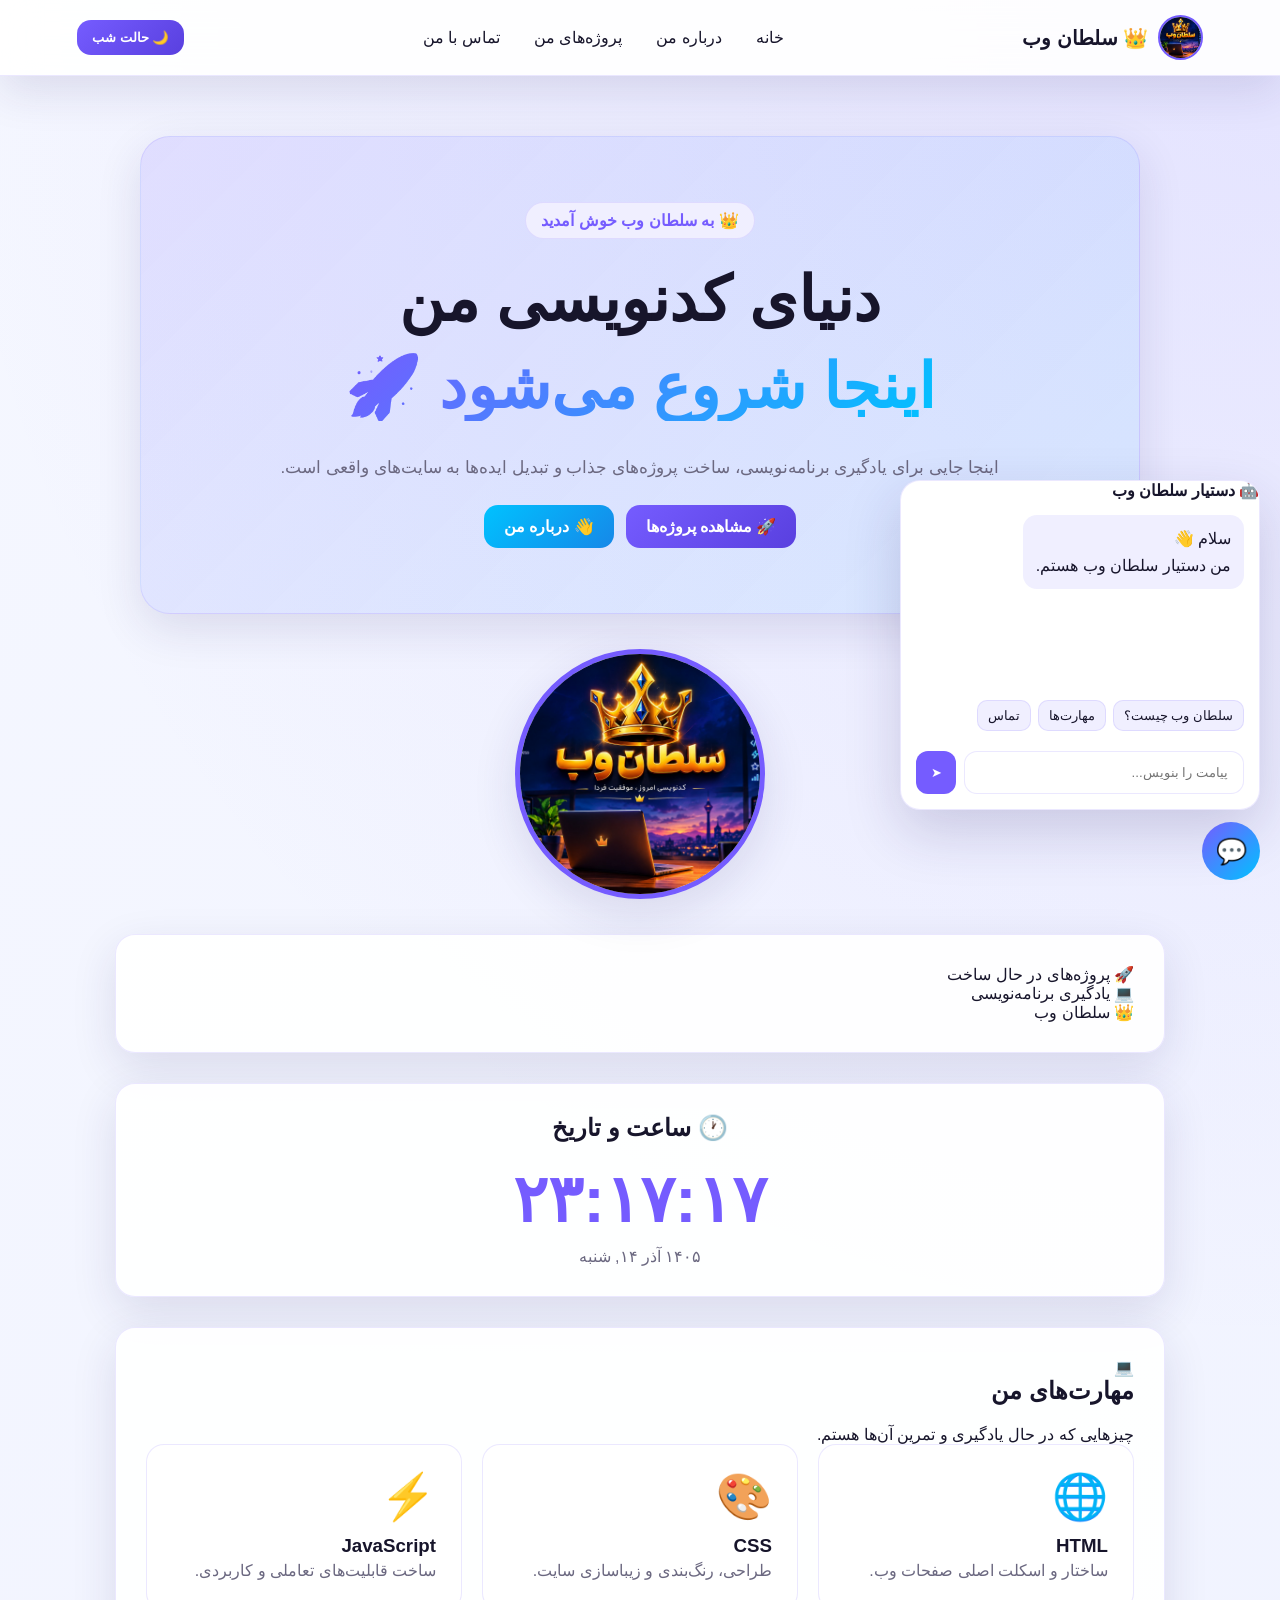
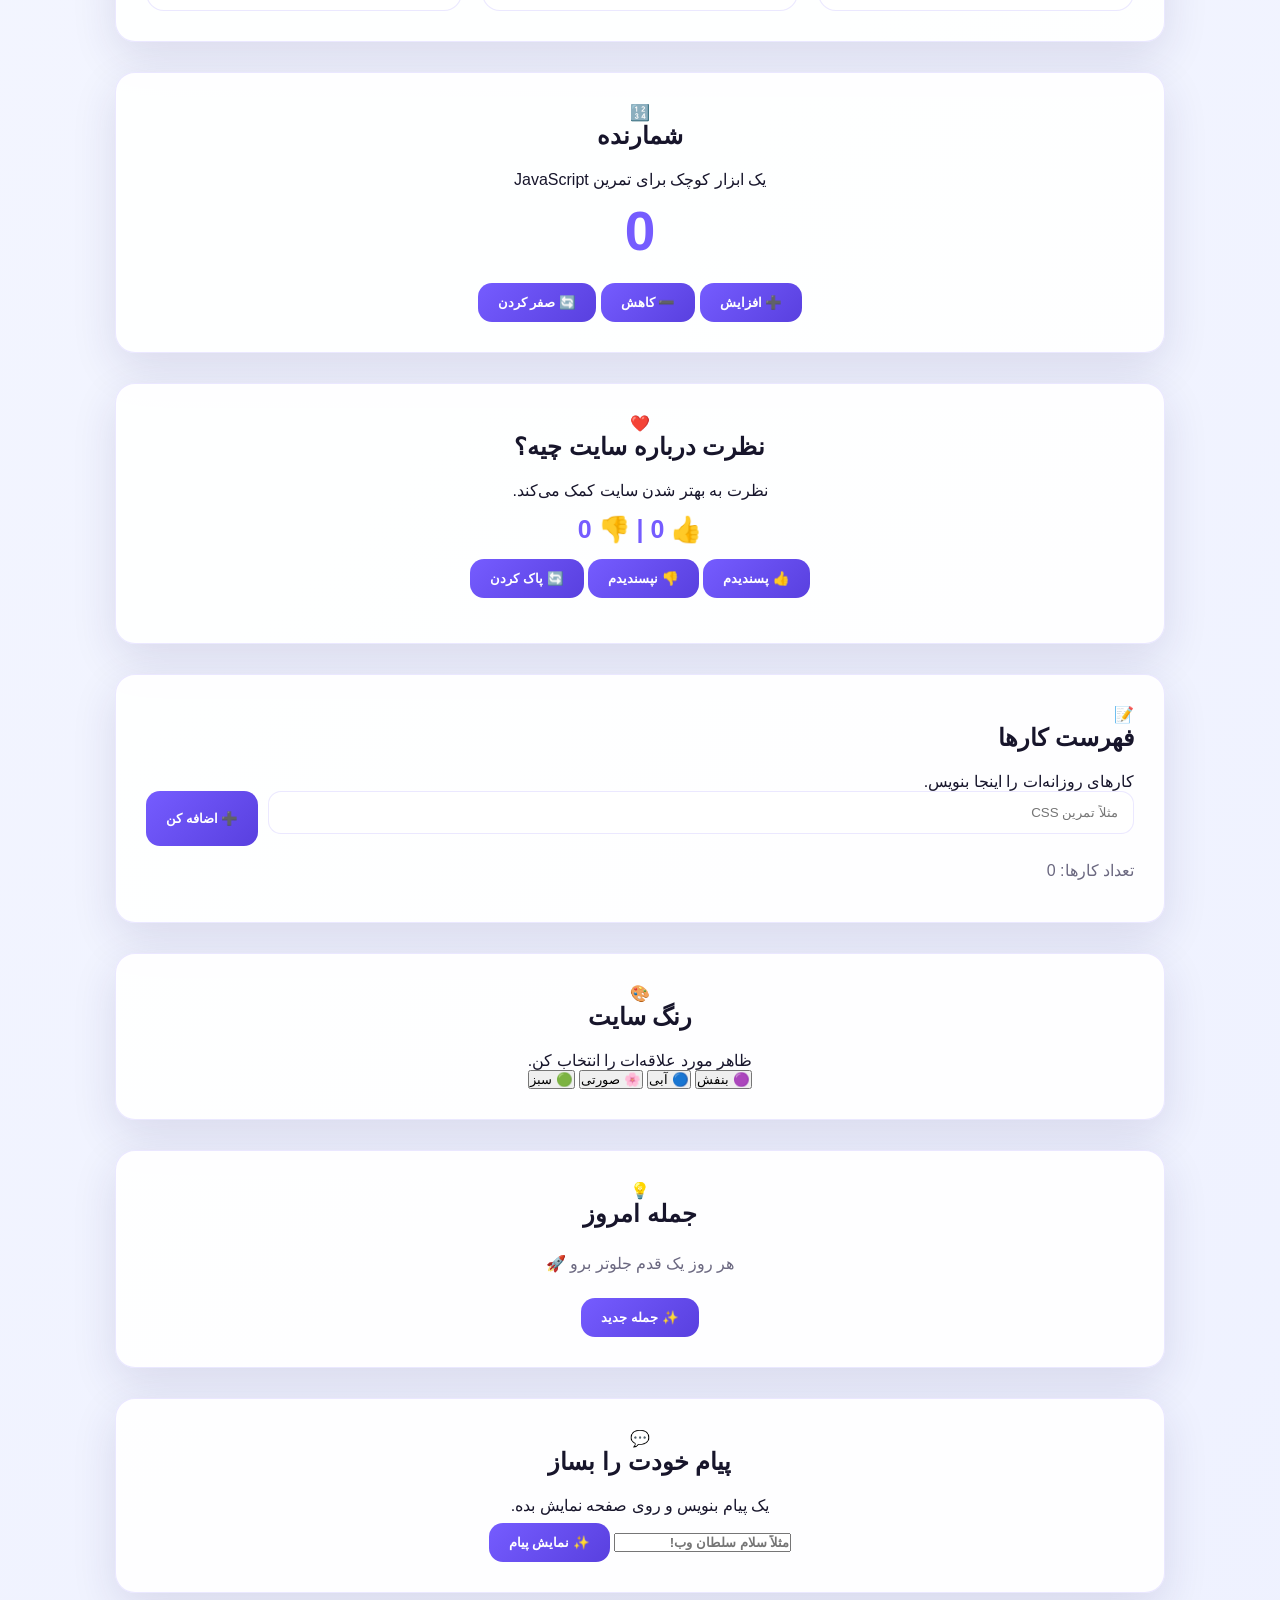
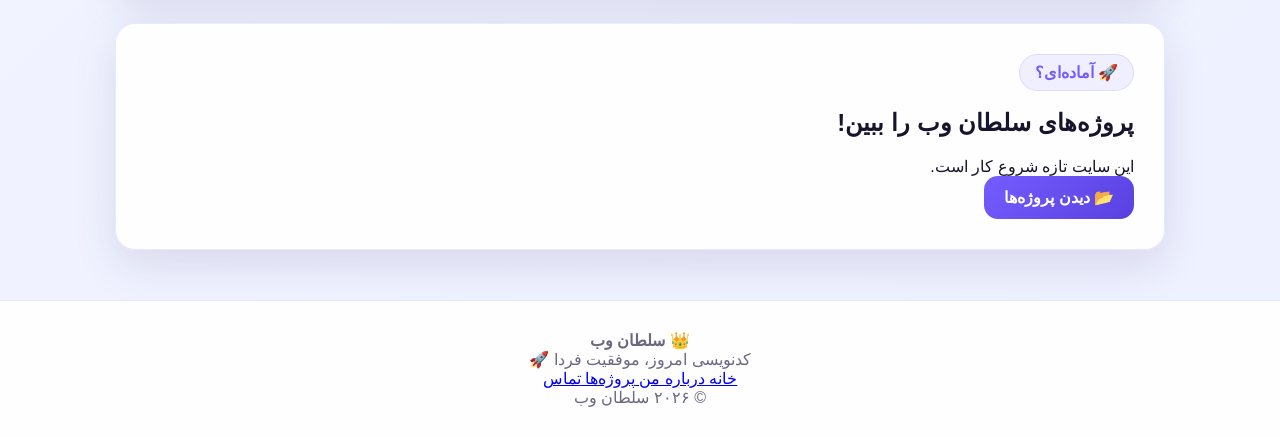
==== index.html @ e8c37ed2 "Update index.html" ====
<!DOCTYPE html>
<html lang="fa" dir="rtl">

<head>
  <meta charset="UTF-8">
  <meta name="viewport" content="width=device-width, initial-scale=1.0">

  <title>سلطان وب | صفحه اصلی</title>

  <link rel="stylesheet" href="style.css">
</head>

<body>

  <!-- ================= HEADER ================= -->

  <header class="site-header">

    <a class="logo" href="index.html">
      <img src="sultan-web.jpg" alt="سلطان وب">
      <span>👑 سلطان وب</span>
    </a>

    <nav class="nav-menu">

      <a class="active" href="index.html">خانه</a>

      <a href="about.html">
        درباره من
      </a>

      <a href="projects.html">
        پروژه‌های من
      </a>

      <a href="contact.html">
        تماس با من
      </a>

    </nav>

    <button id="themeButton" class="theme-button" type="button">
      🌙 حالت شب
    </button>

  </header>


  <!-- ================= MAIN ================= -->

  <main>

    <!-- HERO -->

    <section class="hero">

      <span class="hero-badge">
        👑 به سلطان وب خوش آمدید
      </span>

      <h1>
        دنیای کدنویسی من
        <br>
        <span>اینجا شروع می‌شود 🚀</span>
      </h1>

      <p>
        اینجا جایی برای یادگیری برنامه‌نویسی،
        ساخت پروژه‌های جذاب و تبدیل ایده‌ها
        به سایت‌های واقعی است.
      </p>

      <div class="hero-buttons">

        <a href="projects.html" class="btn">
          🚀 مشاهده پروژه‌ها
        </a>

        <a href="about.html" class="btn secondary-btn">
          👋 درباره من
        </a>

      </div>

    </section>


    <!-- MAIN IMAGE -->

    <section class="main-logo">

      <img
        src="sultan-web.jpg"
        alt="تصویر سلطان وب"
      >

    </section>


    <!-- QUICK INFO -->

    <section class="container">

      <div class="quick-info">

        <div class="info-box">
          <strong>🚀</strong>
          <span>پروژه‌های در حال ساخت</span>
        </div>

        <div class="info-box">
          <strong>💻</strong>
          <span>یادگیری برنامه‌نویسی</span>
        </div>

        <div class="info-box">
          <strong>👑</strong>
          <span>سلطان وب</span>
        </div>

      </div>

    </section>


    <!-- CLOCK -->

    <section class="container center">

      <h2>🕐 ساعت و تاریخ</h2>

      <div id="clock" class="clock">
        00:00:00
      </div>

      <div id="date" class="date"></div>

    </section>


    <!-- SKILLS -->

    <section class="container">

      <div class="section-title">

        <span>💻</span>

        <div>
          <h2>مهارت‌های من</h2>

          <p>
            چیزهایی که در حال یادگیری و تمرین آن‌ها هستم.
          </p>
        </div>

      </div>


      <div class="cards">


        <!-- HTML -->

        <article class="card skill-card">

          <div class="emoji">
            🌐
          </div>

          <h3>
            HTML
          </h3>

          <p>
            ساختار و اسکلت اصلی صفحات وب.
          </p>

          <div class="skill-bar">
            <span style="width: 80%;"></span>
          </div>

        </article>


        <!-- CSS -->

        <article class="card skill-card">

          <div class="emoji">
            🎨
          </div>

          <h3>
            CSS
          </h3>

          <p>
            طراحی، رنگ‌بندی و زیباسازی سایت.
          </p>

          <div class="skill-bar">
            <span style="width: 70%;"></span>
          </div>

        </article>


        <!-- JAVASCRIPT -->

        <article class="card skill-card">

          <div class="emoji">
            ⚡
          </div>

          <h3>
            JavaScript
          </h3>

          <p>
            ساخت قابلیت‌های تعاملی و کاربردی.
          </p>

          <div class="skill-bar">
            <span style="width: 55%;"></span>
          </div>

        </article>

      </div>

    </section>


    <!-- COUNTER -->

    <section class="container center">

      <div class="section-title center-title">
        <span>🔢</span>

        <div>
          <h2>شمارنده</h2>

          <p>
            یک ابزار کوچک برای تمرین JavaScript
          </p>
        </div>
      </div>

      <div id="counter" class="counter">
        0
      </div>

      <div class="action-buttons">

        <button
          id="increase"
          class="btn"
          type="button">
          ➕ افزایش
        </button>

        <button
          id="decrease"
          class="btn"
          type="button">
          ➖ کاهش
        </button>

        <button
          id="reset"
          class="btn"
          type="button">
          🔄 صفر کردن
        </button>

      </div>

    </section>


    <!-- VOTES -->

    <section class="container center">

      <div class="section-title center-title">

        <span>❤️</span>

        <div>
          <h2>نظرت درباره سایت چیه؟</h2>

          <p>
            نظرت به بهتر شدن سایت کمک می‌کند.
          </p>
        </div>

      </div>

      <div id="votes" class="votes">
        👍 0 | 👎 0
      </div>

      <div class="action-buttons">

        <button
          id="like"
          class="btn"
          type="button">
          👍 پسندیدم
        </button>

        <button
          id="dislike"
          class="btn"
          type="button">
          👎 نپسندیدم
        </button>

        <button
          id="resetVotes"
          class="btn"
          type="button">
          🔄 پاک کردن
        </button>

      </div>

      <p id="voteMessage" class="message"></p>

    </section>


    <!-- TODO -->

    <section class="container">

      <div class="section-title">

        <span>📝</span>

        <div>
          <h2>فهرست کارها</h2>

          <p>
            کارهای روزانه‌ات را اینجا بنویس.
          </p>
        </div>

      </div>

      <form id="todoForm" class="todo-form">

        <input
          id="todoInput"
          type="text"
          placeholder="مثلاً تمرین CSS"
          autocomplete="off"
        >

        <button
          class="btn"
          type="submit">
          ➕ اضافه کن
        </button>

      </form>

      <ul id="todoList" class="todo-list"></ul>

      <p id="todoInfo" class="todo-info"></p>

    </section>


    <!-- COLORS -->

    <section class="container center">

      <div class="section-title center-title">

        <span>🎨</span>

        <div>
          <h2>رنگ سایت</h2>

          <p>
            ظاهر مورد علاقه‌ات را انتخاب کن.
          </p>
        </div>

      </div>

      <div class="color-buttons">

        <button
          class="color-button"
          data-color="default"
          type="button">
          🟣 بنفش
        </button>

        <button
          class="color-button"
          data-color="blue"
          type="button">
          🔵 آبی
        </button>

        <button
          class="color-button"
          data-color="pink"
          type="button">
          🌸 صورتی
        </button>

        <button
          class="color-button"
          data-color="green"
          type="button">
          🟢 سبز
        </button>

      </div>

    </section>


    <!-- QUOTE -->

    <section class="container quote-box center">

      <div class="section-title center-title">

        <span>💡</span>

        <div>
          <h2>جمله امروز</h2>
        </div>

      </div>

      <p id="quote">
        هر روز یک قدم جلوتر برو 🚀
      </p>

      <button
        id="newQuote"
        class="btn"
        type="button">
        ✨ جمله جدید
      </button>

    </section>


    <!-- CUSTOM MESSAGE -->

    <section class="container center">

      <div class="section-title center-title">

        <span>💬</span>

        <div>
          <h2>پیام خودت را بساز</h2>

          <p>
            یک پیام بنویس و روی صفحه نمایش بده.
          </p>
        </div>

      </div>

      <input
        id="message"
        class="text-input"
        type="text"
        placeholder="مثلاً سلام سلطان وب!"
      >

      <button
        id="showMessage"
        class="btn"
        type="button">
        ✨ نمایش پیام
      </button>

      <p
        id="customMessage"
        class="custom-message">
      </p>

    </section>


    <!-- CALL TO ACTION -->

    <section class="container cta">

      <div>

        <span class="hero-badge">
          🚀 آماده‌ای؟
        </span>

        <h2>
          پروژه‌های سلطان وب را ببین!
        </h2>

        <p>
          این سایت تازه شروع کار است.
        </p>

      </div>

      <a
        href="projects.html"
        class="btn">
        📂 دیدن پروژه‌ها
      </a>

    </section>

  </main>


  <!-- ================= TOP BUTTON ================= -->

  <button
    id="topButton"
    class="top-button"
    type="button">
    ⬆️
  </button>


  <!-- ================= CHATBOT ================= -->

  <div id="chatbot">

    <button
      id="chat-toggle"
      class="chat-toggle"
      type="button">
      💬
    </button>


    <div id="chat-window" class="chat-window">

      <div class="chat-header">

        <strong>
          🤖 دستیار سلطان وب
        </strong>

        <button
          id="chat-close"
          type="button">
          ✕
        </button>

      </div>


      <div
        id="chat-messages"
        class="chat-messages">

        <div class="bot-message">
          سلام 👋
          <br>
          من دستیار سلطان وب هستم.
        </div>

      </div>


      <div class="chat-questions">

        <button
          data-question="سلطان وب چیست؟"
          type="button">
          سلطان وب چیست؟
        </button>

        <button
          data-question="چه مهارت‌هایی دارم؟"
          type="button">
          مهارت‌ها
        </button>

        <button
          data-question="چطور با من تماس بگیرم؟"
          type="button">
          تماس
        </button>

      </div>


      <form id="chat-form" class="chat-form">

        <input
          id="chat-input"
          type="text"
          placeholder="پیامت را بنویس..."
          autocomplete="off"
        >

        <button type="submit">
          ➤
        </button>

      </form>

    </div>

  </div>


  <!-- ================= FOOTER ================= -->

  <footer class="site-footer">

    <div>

      <strong>
        👑 سلطان وب
      </strong>

      <p>
        کدنویسی امروز، موفقیت فردا 🚀
      </p>

    </div>


    <div class="footer-links">

      <a href="index.html">
        خانه
      </a>

      <a href="about.html">
        درباره من
      </a>

      <a href="projects.html">
        پروژه‌ها
      </a>

      <a href="contact.html">
        تماس
      </a>

    </div>


    <p class="copyright">
      © ۲۰۲۶ سلطان وب
    </p>

  </footer>


  <!-- JAVASCRIPT -->

  <script src="script.js"></script>

</body>

</html>
---- style.css ----
:root {
  --primary: #755cff;
  --primary-dark: #5940df;
  --secondary: #00c2ff;
  --accent: #a78bfa;

  --bg: #f5f7ff;
  --surface: rgba(255,255,255,.92);
  --surface-solid: #ffffff;
  --surface-soft: #f0efff;

  --text: #17152b;
  --muted: #6b6880;
  --border: rgba(117,92,255,.14);

  --shadow: 0 15px 45px rgba(45,35,100,.12);
  --shadow-hover: 0 22px 55px rgba(45,35,100,.18);

  --radius: 20px;
}


/* 🌙 حالت شب */

body.dark {
  --bg: #0d0d18;
  --surface: rgba(28,28,48,.94);
  --surface-solid: #1c1c30;
  --surface-soft: #252540;

  --text: #f5f3ff;
  --muted: #c0bdd2;
  --border: rgba(167,139,250,.20);

  --shadow: 0 15px 45px rgba(0,0,0,.35);
  --shadow-hover: 0 22px 55px rgba(0,0,0,.50);
}


* {
  box-sizing: border-box;
  margin: 0;
  padding: 0;
}


html {
  scroll-behavior: smooth;
}


body {
  min-height: 100vh;

  font-family: Tahoma, Arial, sans-serif;

  color: var(--text);

  background:
    radial-gradient(
      circle at top right,
      rgba(117,92,255,.12),
      transparent 35%
    ),
    linear-gradient(
      135deg,
      #f5f7ff,
      #eef1ff
    );

  transition:
    background .35s ease,
    color .35s ease;
}


body.dark {
  background:
    radial-gradient(
      circle at top right,
      rgba(117,92,255,.20),
      transparent 35%
    ),
    linear-gradient(
      135deg,
      #0d0d18,
      #15152a
    );
}


/* HEADER */

header {
  width: 100%;

  position: sticky;
  top: 0;
  z-index: 1000;

  display: flex;
  align-items: center;
  justify-content: space-between;

  gap: 20px;

  padding: 15px 6%;

  background: var(--surface);

  backdrop-filter: blur(18px);

  border-bottom: 1px solid var(--border);

  box-shadow: var(--shadow);
}


.logo {
  display: flex;
  align-items: center;

  gap: 10px;

  color: var(--text);

  text-decoration: none;

  font-size: 20px;
  font-weight: bold;
}


.logo img {
  width: 45px;
  height: 45px;

  object-fit: cover;

  border-radius: 50%;

  border: 2px solid var(--primary);
}


nav {
  display: flex;

  align-items: center;
  justify-content: center;

  gap: 8px;

  flex-wrap: wrap;
}


nav a {
  color: var(--text);

  text-decoration: none;

  padding: 9px 13px;

  border-radius: 12px;

  transition: .25s;
}


nav a:hover {
  color: white;

  background:
    linear-gradient(
      135deg,
      var(--primary),
      var(--secondary)
    );
}


/* 🌙 دکمه حالت شب */

#themeButton {
  border: none;

  padding: 10px 15px;

  border-radius: 14px;

  color: white;

  background:
    linear-gradient(
      135deg,
      var(--primary),
      var(--primary-dark)
    );

  font-family: inherit;

  font-weight: bold;

  cursor: pointer;
}


/* HERO */

.hero {
  width: min(1000px,90%);

  margin: 60px auto 30px;

  padding: 65px 30px;

  text-align: center;

  border-radius: 30px;

  background:
    linear-gradient(
      135deg,
      rgba(117,92,255,.14),
      rgba(0,194,255,.08)
    );

  border: 1px solid var(--border);

  box-shadow: var(--shadow);
}


.hero-badge {
  display: inline-block;

  padding: 8px 15px;

  margin-bottom: 18px;

  color: var(--primary);

  background: var(--surface-soft);

  border: 1px solid var(--border);

  border-radius: 999px;

  font-weight: bold;
}


.hero h1 {
  font-size: clamp(32px,6vw,62px);

  line-height: 1.4;

  margin-bottom: 20px;
}


.hero h1 span {
  background:
    linear-gradient(
      135deg,
      var(--primary),
      var(--secondary)
    );

  -webkit-background-clip: text;
  background-clip: text;

  color: transparent;
}


.hero p {
  max-width: 720px;

  margin: auto;

  color: var(--muted);

  line-height: 2;

  font-size: 17px;
}


/* BUTTONS */

.hero-buttons {
  display: flex;

  justify-content: center;

  align-items: center;

  gap: 12px;

  flex-wrap: wrap;

  margin-top: 20px;
}


.btn {
  display: inline-flex;

  align-items: center;
  justify-content: center;

  border: none;

  padding: 12px 20px;

  border-radius: 14px;

  color: white;

  background:
    linear-gradient(
      135deg,
      var(--primary),
      var(--primary-dark)
    );

  font-family: inherit;

  font-weight: bold;

  text-decoration: none;

  cursor: pointer;

  transition: .25s;
}


.btn:hover {
  transform: translateY(-3px);
}


.secondary-btn {
  background:
    linear-gradient(
      135deg,
      var(--secondary),
      #1688e8
    );
}


/* LOGO */

.main-logo {
  display: flex;

  justify-content: center;

  margin: 35px auto;
}


.main-logo img {
  width: min(250px,70vw);

  height: min(250px,70vw);

  object-fit: cover;

  border-radius: 50%;

  border: 5px solid var(--primary);

  box-shadow: var(--shadow);
}


/* CONTAINER */

.container {
  width: min(1050px,90%);

  margin: 30px auto;

  padding: 30px;

  background: var(--surface);

  border: 1px solid var(--border);

  border-radius: var(--radius);

  box-shadow: var(--shadow);
}


.center {
  text-align: center;
}


.container h2 {
  margin-bottom: 20px;
}


/* CARDS */

.cards {
  display: grid;

  grid-template-columns:
    repeat(3,1fr);

  gap: 20px;
}


.card {
  padding: 25px;

  background: var(--surface-solid);

  border: 1px solid var(--border);

  border-radius: 18px;

  transition: .25s;
}


.card:hover {
  transform: translateY(-7px);

  box-shadow: var(--shadow-hover);
}


.card .emoji {
  font-size: 45px;

  margin-bottom: 12px;
}


.card p {
  color: var(--muted);

  line-height: 1.8;
}


/* CLOCK */

#clock {
  margin: 10px 0;

  font-size: clamp(35px,8vw,65px);

  font-weight: bold;

  color: var(--primary);
}


#date {
  color: var(--muted);
}


/* COUNTER */

#counter {
  margin: 10px 0 20px;

  font-size: 55px;

  font-weight: bold;

  color: var(--primary);
}


/* VOTES */

#votes {
  margin: 15px 0;

  font-size: 25px;

  font-weight: bold;

  color: var(--primary);
}


#voteMessage {
  margin-top: 15px;

  color: var(--muted);
}


/* TODO */

#todoForm {
  display: flex;

  gap: 10px;

  margin-bottom: 15px;
}


#todoInput {
  flex: 1;

  padding: 13px 15px;

  border: 1px solid var(--border);

  border-radius: 13px;

  outline: none;

  color: var(--text);

  background: var(--surface-solid);

  font-family: inherit;
}


#todoInfo {
  margin-bottom: 12px;

  color: var(--muted);
}


#todoList {
  list-style: none;

  display: flex;

  flex-direction: column;

  gap: 10px;
}


#todoList li {
  display: flex;

  align-items: center;

  justify-content: space-between;

  padding: 12px 15px;

  background: var(--surface-soft);

  border-radius: 12px;

  border: 1px solid var(--border);
}


#todoList button {
  border: none;

  background: transparent;

  cursor: pointer;
}


/* QUOTE */

#quote {
  margin-bottom: 18px;

  color: var(--muted);

  line-height: 2;
}


/* MESSAGE */

#message {
  margin-top: 18px;

  color: var(--primary);

  font-weight: bold;
}


/* FORMS */

form input,
form textarea,
form select {
  width: 100%;

  padding: 13px 15px;

  margin-bottom: 12px;

  border: 1px solid var(--border);

  border-radius: 13px;

  outline: none;

  color: var(--text);

  background: var(--surface-solid);

  font-family: inherit;
}


#formResult {
  margin-top: 15px;

  color: var(--primary);

  font-weight: bold;
}


/* TOP BUTTON */

#topButton {
  position: fixed;

  left: 20px;
  bottom: 20px;

  width: 48px;
  height: 48px;

  border: none;

  border-radius: 50%;

  color: white;

  background:
    linear-gradient(
      135deg,
      var(--primary),
      var(--primary-dark)
    );

  cursor: pointer;

  opacity: 0;

  visibility: hidden;

  z-index: 900;
}


#topButton.show {
  opacity: 1;

  visibility: visible;
}


/* CHAT */

#chat-toggle {
  position: fixed;

  right: 20px;
  bottom: 20px;

  width: 58px;
  height: 58px;

  border: none;

  border-radius: 50%;

  color: white;

  background:
    linear-gradient(
      135deg,
      var(--primary),
      var(--secondary)
    );

  font-size: 25px;

  cursor: pointer;

  z-index: 1001;
}


#chat-window {
  position: fixed;

  right: 20px;
  bottom: 90px;

  width: min(360px,calc(100vw - 40px));

  overflow: hidden;

  background: var(--surface-solid);

  border: 1px solid var(--border);

  border-radius: 20px;

  box-shadow: var(--shadow-hover);

  z-index: 1000;
}


#chat-window[hidden] {
  display: none;
}


#chat-header {
  display: flex;

  align-items: center;

  justify-content: space-between;

  padding: 15px;

  color: white;

  background:
    linear-gradient(
      135deg,
      var(--primary),
      var(--secondary)
    );
}


#chat-close {
  border: none;

  background: transparent;

  color: white;

  cursor: pointer;
}


#chat-messages {
  min-height: 200px;

  max-height: 300px;

  overflow-y: auto;

  padding: 15px;

  display: flex;

  flex-direction: column;

  gap: 10px;
}


.bot-message,
.user-message {
  max-width: 85%;

  padding: 10px 13px;

  border-radius: 14px;

  line-height: 1.7;
}


.bot-message {
  align-self: flex-start;

  background: var(--surface-soft);

  color: var(--text);
}


.user-message {
  align-self: flex-end;

  color: white;

  background:
    linear-gradient(
      135deg,
      var(--primary),
      var(--primary-dark)
    );
}


.chat-questions {
  display: flex;

  flex-wrap: wrap;

  gap: 7px;

  padding: 0 15px 10px;
}


.chat-questions button {
  border: 1px solid var(--border);

  padding: 7px 10px;

  border-radius: 10px;

  color: var(--text);

  background: var(--surface-soft);

  font-family: inherit;

  cursor: pointer;
}


#chat-form {
  display: flex;

  gap: 8px;

  padding: 10px 15px 15px;
}


#chat-form input {
  margin: 0;
}


#chat-form button {
  width: 48px;

  border: none;

  border-radius: 12px;

  color: white;

  background: var(--primary);

  cursor: pointer;
}


/* FOOTER */

footer {
  margin-top: 50px;

  padding: 30px 20px;

  text-align: center;

  color: var(--muted);

  border-top: 1px solid var(--border);

  background: var(--surface);
}


/* 📱 MOBILE */

@media (max-width: 850px) {

  header {
    flex-wrap: wrap;

    justify-content: center;
  }

  .logo {
    width: 100%;

    justify-content: center;
  }

  .cards {
    grid-template-columns: 1fr 1fr;
  }
}


@media (max-width: 600px) {

  header {
    position: relative;

    padding: 14px;
  }

  nav {
    width: 100%;
  }

  nav a {
    font-size: 13px;

    padding: 8px 9px;
  }

  #themeButton {
    width: 100%;
  }

  .hero {
    width: 92%;

    margin-top: 30px;

    padding: 40px 18px;
  }

  .container {
    width: 92%;

    padding: 22px 17px;
  }

  .cards {
    grid-template-columns: 1fr;
  }

  #todoForm {
    flex-direction: column;
  }

  #todoForm .btn {
    width: 100%;
  }

  #chat-window {
    right: 10px;

    bottom: 85px;

    width: calc(100vw - 20px);
  }
}
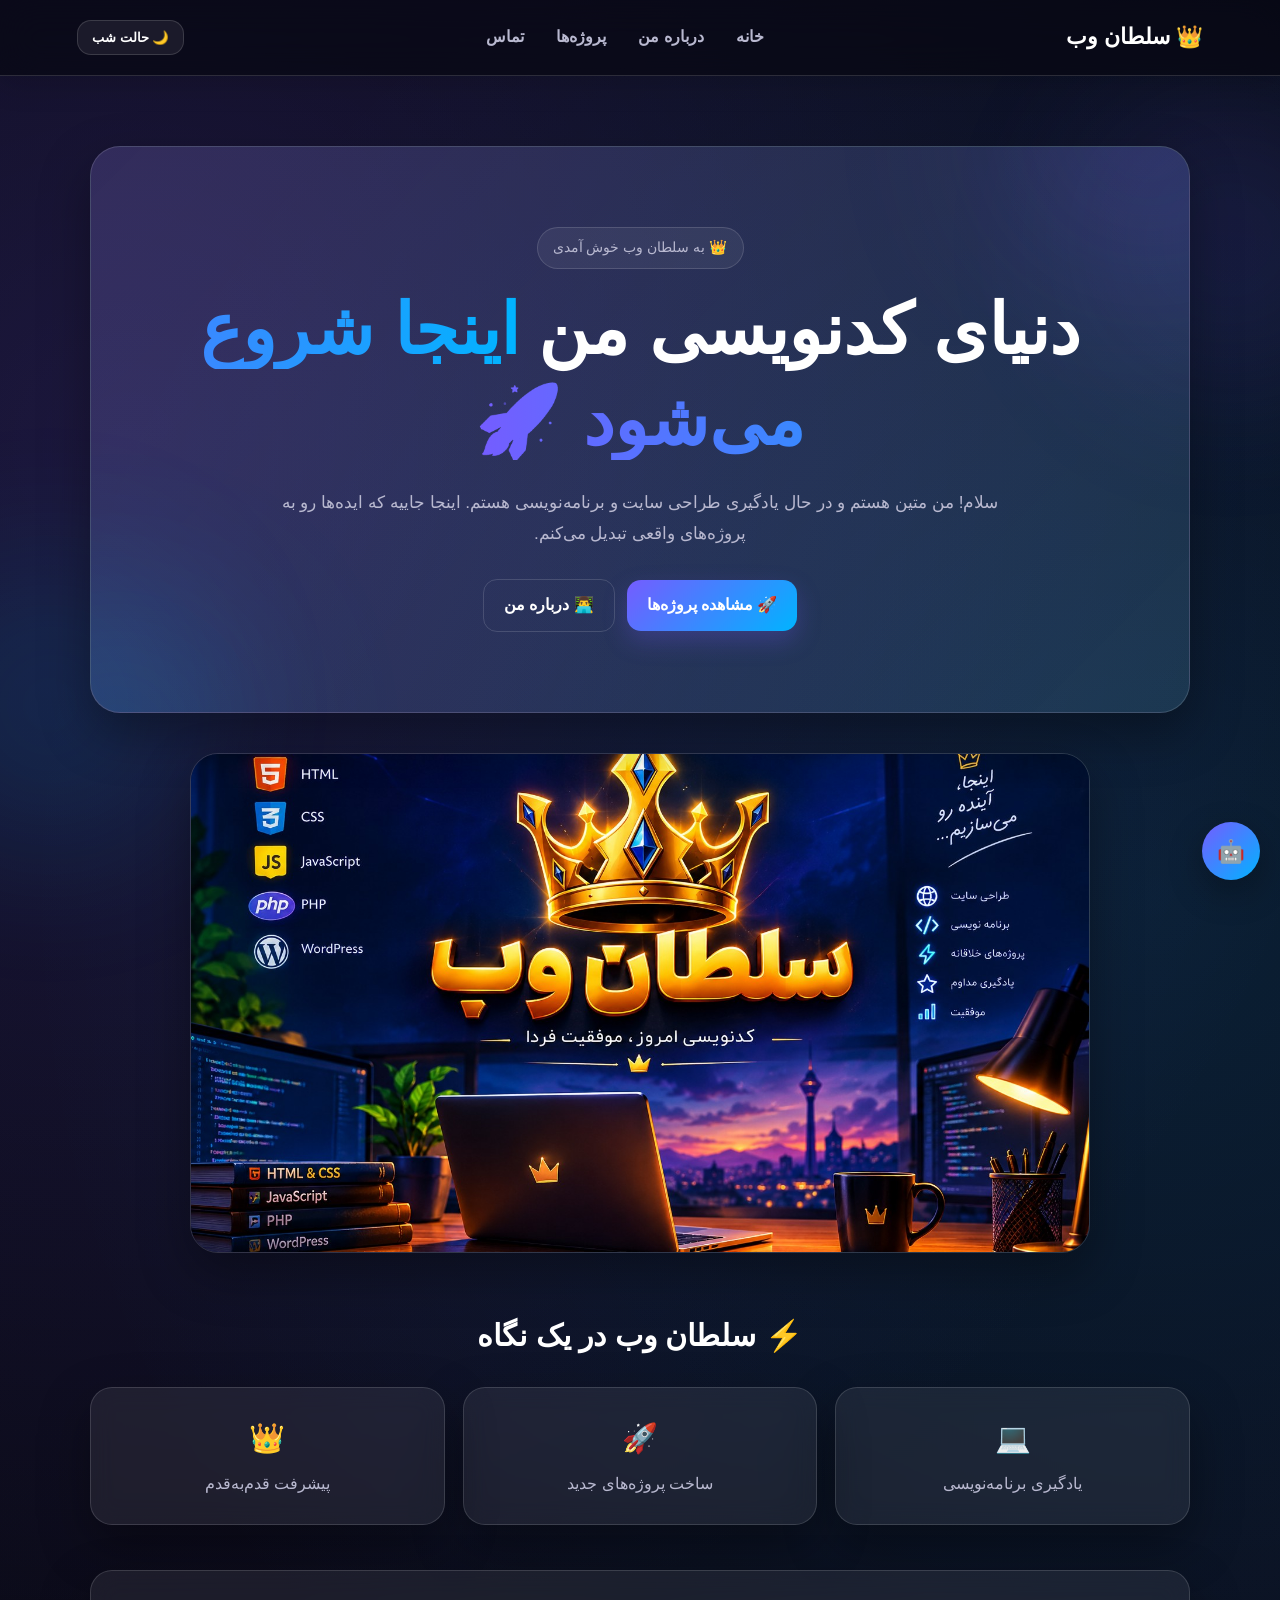
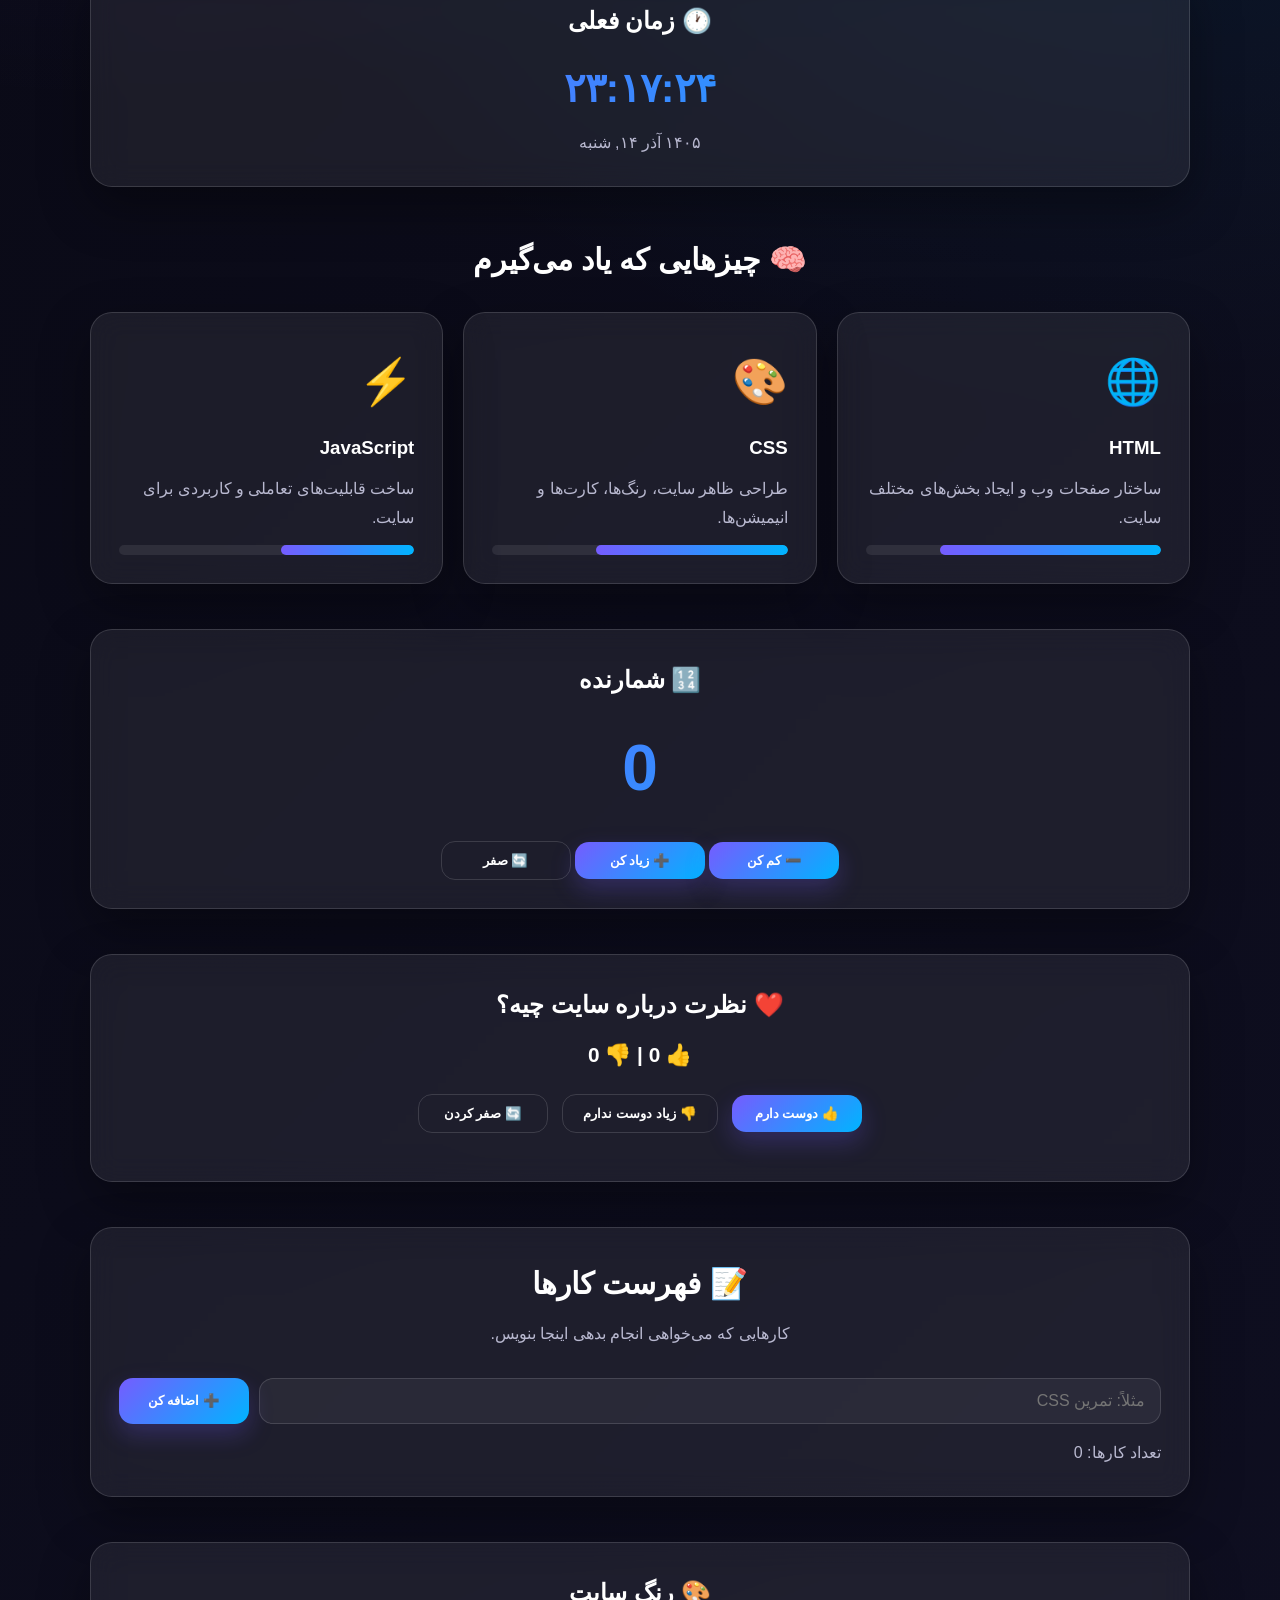
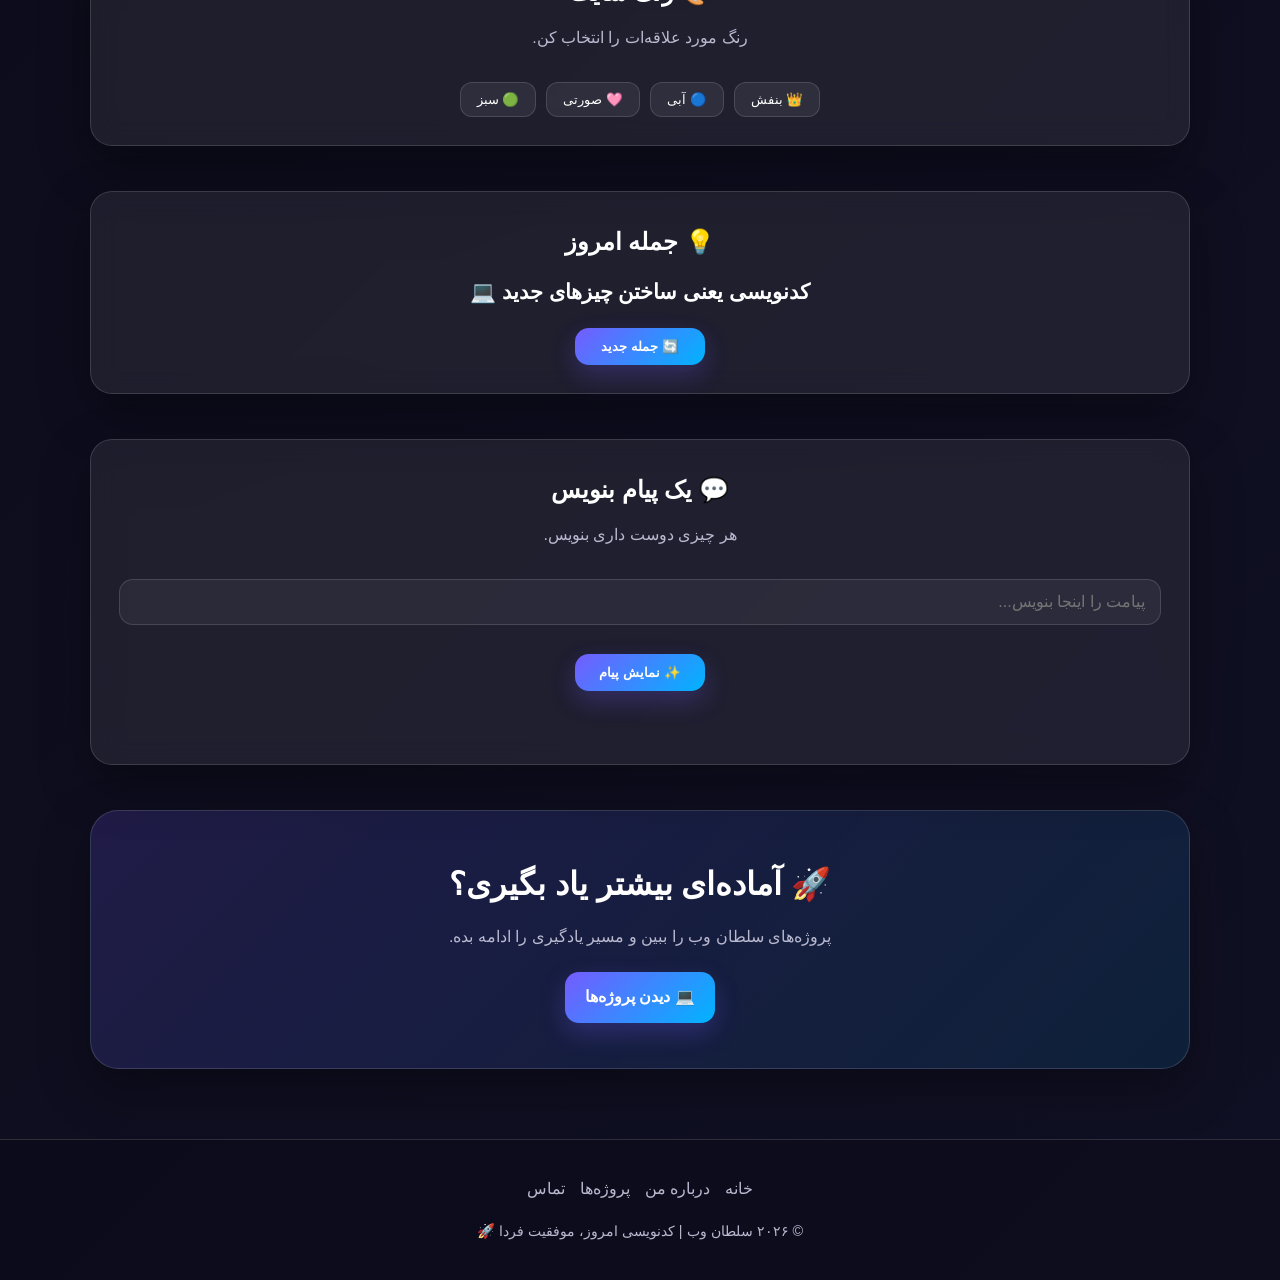
==== commit 277482d4: "Update index.html" ====
--- a/index.html
+++ b/index.html
@@ -7,77 +7,93 @@
 
   <title>سلطان وب | صفحه اصلی</title>
 
+  <meta
+    name="description"
+    content="سلطان وب؛ یک سایت تمرینی برای یادگیری HTML، CSS و JavaScript"
+  >
+
   <link rel="stylesheet" href="style.css">
 </head>
 
 <body>
 
-  <!-- ================= HEADER ================= -->
+  <!-- =========================
+       هدر
+  ========================== -->
 
   <header class="site-header">
 
     <a class="logo" href="index.html">
-      <img src="sultan-web.jpg" alt="سلطان وب">
-      <span>👑 سلطان وب</span>
+      👑 سلطان وب
     </a>
 
     <nav class="nav-menu">
 
-      <a class="active" href="index.html">خانه</a>
+      <a href="index.html">
+        خانه
+      </a>
 
       <a href="about.html">
         درباره من
       </a>
 
       <a href="projects.html">
-        پروژه‌های من
+        پروژه‌ها
       </a>
 
       <a href="contact.html">
-        تماس با من
+        تماس
       </a>
 
     </nav>
 
-    <button id="themeButton" class="theme-button" type="button">
+    <button
+      id="themeButton"
+      class="theme-button"
+      type="button"
+    >
       🌙 حالت شب
     </button>
 
   </header>
 
 
-  <!-- ================= MAIN ================= -->
-
   <main>
 
-    <!-- HERO -->
+    <!-- =========================
+         Hero
+    ========================== -->
 
     <section class="hero">
 
-      <span class="hero-badge">
-        👑 به سلطان وب خوش آمدید
-      </span>
+      <div class="hero-badge">
+        👑 به سلطان وب خوش آمدی
+      </div>
 
       <h1>
         دنیای کدنویسی من
-        <br>
         <span>اینجا شروع می‌شود 🚀</span>
       </h1>
 
       <p>
-        اینجا جایی برای یادگیری برنامه‌نویسی،
-        ساخت پروژه‌های جذاب و تبدیل ایده‌ها
-        به سایت‌های واقعی است.
+        سلام! من متین هستم و در حال یادگیری طراحی سایت و برنامه‌نویسی هستم.
+        اینجا جاییه که ایده‌ها رو به پروژه‌های واقعی تبدیل می‌کنم.
       </p>
 
       <div class="hero-buttons">
 
-        <a href="projects.html" class="btn">
+        <a
+          class="btn"
+          href="projects.html"
+        >
           🚀 مشاهده پروژه‌ها
         </a>
 
-        <a href="about.html" class="btn secondary-btn">
-          👋 درباره من
+        <a
+          class="btn secondary-btn"
+          href="about.html"
+        >
+          👨‍💻 درباره من
         </a>
 
       </div>
@@ -85,84 +101,119 @@
     </section>
 
 
-    <!-- MAIN IMAGE -->
+    <!-- =========================
+         تصویر اصلی
+    ========================== -->
 
     <section class="main-logo">
 
       <img
         src="sultan-web.jpg"
-        alt="تصویر سلطان وب"
+        alt="سلطان وب - کدنویسی امروز، موفقیت فردا"
       >
 
     </section>
 
 
-    <!-- QUICK INFO -->
-
-    <section class="container">
+    <!-- =========================
+         اطلاعات سریع
+    ========================== -->
+
+    <section class="container">
+
+      <h2 class="section-title">
+        ⚡ سلطان وب در یک نگاه
+      </h2>
 
       <div class="quick-info">
 
         <div class="info-box">
-          <strong>🚀</strong>
-          <span>پروژه‌های در حال ساخت</span>
+
+          <strong>
+            💻
+          </strong>
+
+          <span>
+            یادگیری برنامه‌نویسی
+          </span>
+
         </div>
 
         <div class="info-box">
-          <strong>💻</strong>
-          <span>یادگیری برنامه‌نویسی</span>
+
+          <strong>
+            🚀
+          </strong>
+
+          <span>
+            ساخت پروژه‌های جدید
+          </span>
+
         </div>
 
         <div class="info-box">
-          <strong>👑</strong>
-          <span>سلطان وب</span>
-        </div>
-
-      </div>
-
-    </section>
-
-
-    <!-- CLOCK -->
-
-    <section class="container center">
-
-      <h2>🕐 ساعت و تاریخ</h2>
-
-      <div id="clock" class="clock">
-        00:00:00
-      </div>
-
-      <div id="date" class="date"></div>
-
-    </section>
-
-
-    <!-- SKILLS -->
-
-    <section class="container">
-
-      <div class="section-title">
-
-        <span>💻</span>
-
-        <div>
-          <h2>مهارت‌های من</h2>
-
-          <p>
-            چیزهایی که در حال یادگیری و تمرین آن‌ها هستم.
-          </p>
-        </div>
-
-      </div>
-
+
+          <strong>
+            👑
+          </strong>
+
+          <span>
+            پیشرفت قدم‌به‌قدم
+          </span>
+
+        </div>
+
+      </div>
+
+    </section>
+
+
+    <!-- =========================
+         ساعت
+    ========================== -->
+
+    <section class="container">
+
+      <div class="card center">
+
+        <h2>
+          🕐 زمان فعلی
+        </h2>
+
+        <div
+          id="clock"
+          class="clock"
+        >
+          --:--:--
+        </div>
+
+        <div
+          id="date"
+          class="date"
+        >
+          در حال دریافت تاریخ...
+        </div>
+
+      </div>
+
+    </section>
+
+
+    <!-- =========================
+         مهارت‌ها
+    ========================== -->
+
+    <section class="container">
+
+      <h2 class="section-title">
+        🧠 چیزهایی که یاد می‌گیرم
+      </h2>
 
       <div class="cards">
 
-
         <!-- HTML -->
 
-        <article class="card skill-card">
+        <article class="card">
 
           <div class="emoji">
             🌐
@@ -173,11 +224,11 @@
           </h3>
 
           <p>
-            ساختار و اسکلت اصلی صفحات وب.
+            ساختار صفحات وب و ایجاد بخش‌های مختلف سایت.
           </p>
 
           <div class="skill-bar">
-            <span style="width: 80%;"></span>
+            <span style="width: 75%;"></span>
           </div>
 
         </article>
@@ -185,7 +236,7 @@
 
         <!-- CSS -->
 
-        <article class="card skill-card">
+        <article class="card">
 
           <div class="emoji">
             🎨
@@ -196,19 +247,19 @@
           </h3>
 
           <p>
-            طراحی، رنگ‌بندی و زیباسازی سایت.
+            طراحی ظاهر سایت، رنگ‌ها، کارت‌ها و انیمیشن‌ها.
           </p>
 
           <div class="skill-bar">
-            <span style="width: 70%;"></span>
+            <span style="width: 65%;"></span>
           </div>
 
         </article>
 
 
-        <!-- JAVASCRIPT -->
-
-        <article class="card skill-card">
+        <!-- JavaScript -->
+
+        <article class="card">
 
           <div class="emoji">
             ⚡
@@ -219,11 +270,11 @@
           </h3>
 
           <p>
-            ساخت قابلیت‌های تعاملی و کاربردی.
+            ساخت قابلیت‌های تعاملی و کاربردی برای سایت.
           </p>
 
           <div class="skill-bar">
-            <span style="width: 55%;"></span>
+            <span style="width: 45%;"></span>
           </div>
 
         </article>
@@ -233,333 +284,367 @@
     </section>
 
 
-    <!-- COUNTER -->
-
-    <section class="container center">
-
-      <div class="section-title center-title">
-        <span>🔢</span>
+    <!-- =========================
+         شمارنده
+    ========================== -->
+
+    <section class="container">
+
+      <div class="card counter">
+
+        <h2>
+          🔢 شمارنده
+        </h2>
+
+        <span id="counter">
+          0
+        </span>
 
         <div>
-          <h2>شمارنده</h2>
-
-          <p>
-            یک ابزار کوچک برای تمرین JavaScript
-          </p>
-        </div>
-      </div>
-
-      <div id="counter" class="counter">
-        0
-      </div>
-
-      <div class="action-buttons">
-
-        <button
-          id="increase"
-          class="btn"
-          type="button">
-          ➕ افزایش
-        </button>
-
-        <button
-          id="decrease"
-          class="btn"
-          type="button">
-          ➖ کاهش
-        </button>
-
-        <button
-          id="reset"
-          class="btn"
-          type="button">
-          🔄 صفر کردن
-        </button>
-
-      </div>
-
-    </section>
-
-
-    <!-- VOTES -->
-
-    <section class="container center">
-
-      <div class="section-title center-title">
-
-        <span>❤️</span>
-
-        <div>
-          <h2>نظرت درباره سایت چیه؟</h2>
-
-          <p>
-            نظرت به بهتر شدن سایت کمک می‌کند.
-          </p>
-        </div>
-
-      </div>
-
-      <div id="votes" class="votes">
-        👍 0 | 👎 0
-      </div>
-
-      <div class="action-buttons">
+
+          <button
+            id="decrease"
+            class="btn"
+            type="button"
+          >
+            ➖ کم کن
+          </button>
+
+          <button
+            id="increase"
+            class="btn"
+            type="button"
+          >
+            ➕ زیاد کن
+          </button>
+
+          <button
+            id="reset"
+            class="btn secondary-btn"
+            type="button"
+          >
+            🔄 صفر
+          </button>
+
+        </div>
+
+      </div>
+
+    </section>
+
+
+    <!-- =========================
+         نظرسنجی
+    ========================== -->
+
+    <section class="container">
+
+      <div class="card votes">
+
+        <h2>
+          ❤️ نظرت درباره سایت چیه؟
+        </h2>
+
+        <div id="votes">
+          👍 0 | 👎 0
+        </div>
 
         <button
           id="like"
           class="btn"
-          type="button">
-          👍 پسندیدم
+          type="button"
+        >
+          👍 دوست دارم
         </button>
 
         <button
           id="dislike"
+          class="btn secondary-btn"
+          type="button"
+        >
+          👎 زیاد دوست ندارم
+        </button>
+
+        <button
+          id="resetVotes"
+          class="btn secondary-btn"
+          type="button"
+        >
+          🔄 صفر کردن
+        </button>
+
+        <p
+          id="voteMessage"
+          class="message"
+        ></p>
+
+      </div>
+
+    </section>
+
+
+    <!-- =========================
+         Todo List
+    ========================== -->
+
+    <section class="container">
+
+      <div class="card">
+
+        <h2 class="section-title">
+          📝 فهرست کارها
+        </h2>
+
+        <p class="center">
+          کارهایی که می‌خواهی انجام بدهی اینجا بنویس.
+        </p>
+
+        <br>
+
+        <form
+          id="todoForm"
+          class="todo-form"
+        >
+
+          <input
+            id="todoInput"
+            type="text"
+            placeholder="مثلاً: تمرین CSS"
+            autocomplete="off"
+          >
+
+          <button
+            class="btn"
+            type="submit"
+          >
+            ➕ اضافه کن
+          </button>
+
+        </form>
+
+        <ul
+          id="todoList"
+          class="todo-list"
+        ></ul>
+
+        <p
+          id="todoInfo"
+          class="todo-info"
+        >
+          تعداد کارها: 0
+        </p>
+
+      </div>
+
+    </section>
+
+
+    <!-- =========================
+         تغییر رنگ
+    ========================== -->
+
+    <section class="container">
+
+      <div class="card center">
+
+        <h2>
+          🎨 رنگ سایت
+        </h2>
+
+        <p>
+          رنگ مورد علاقه‌ات را انتخاب کن.
+        </p>
+
+        <br>
+
+        <div class="color-buttons">
+
+          <button
+            class="color-button"
+            data-color="default"
+            type="button"
+          >
+            👑 بنفش
+          </button>
+
+          <button
+            class="color-button"
+            data-color="blue"
+            type="button"
+          >
+            🔵 آبی
+          </button>
+
+          <button
+            class="color-button"
+            data-color="pink"
+            type="button"
+          >
+            🩷 صورتی
+          </button>
+
+          <button
+            class="color-button"
+            data-color="green"
+            type="button"
+          >
+            🟢 سبز
+          </button>
+
+        </div>
+
+      </div>
+
+    </section>
+
+
+    <!-- =========================
+         جمله انگیزشی
+    ========================== -->
+
+    <section class="container">
+
+      <div class="card quote-box">
+
+        <h2>
+          💡 جمله امروز
+        </h2>
+
+        <p id="quote">
+          در حال دریافت جمله...
+        </p>
+
+        <button
+          id="newQuote"
           class="btn"
-          type="button">
-          👎 نپسندیدم
-        </button>
-
-        <button
-          id="resetVotes"
+          type="button"
+        >
+          🔄 جمله جدید
+        </button>
+
+      </div>
+
+    </section>
+
+
+    <!-- =========================
+         پیام شخصی
+    ========================== -->
+
+    <section class="container">
+
+      <div class="card custom-message">
+
+        <h2>
+          💬 یک پیام بنویس
+        </h2>
+
+        <p>
+          هر چیزی دوست داری بنویس.
+        </p>
+
+        <br>
+
+        <input
+          id="message"
+          class="text-input"
+          type="text"
+          placeholder="پیامت را اینجا بنویس..."
+        >
+
+        <br><br>
+
+        <button
+          id="showMessage"
           class="btn"
-          type="button">
-          🔄 پاک کردن
-        </button>
-
-      </div>
-
-      <p id="voteMessage" class="message"></p>
-
-    </section>
-
-
-    <!-- TODO -->
-
-    <section class="container">
-
-      <div class="section-title">
-
-        <span>📝</span>
-
-        <div>
-          <h2>فهرست کارها</h2>
-
-          <p>
-            کارهای روزانه‌ات را اینجا بنویس.
-          </p>
-        </div>
-
-      </div>
-
-      <form id="todoForm" class="todo-form">
-
-        <input
-          id="todoInput"
-          type="text"
-          placeholder="مثلاً تمرین CSS"
-          autocomplete="off"
-        >
-
-        <button
+          type="button"
+        >
+          ✨ نمایش پیام
+        </button>
+
+        <p id="customMessage"></p>
+
+      </div>
+
+    </section>
+
+
+    <!-- =========================
+         CTA
+    ========================== -->
+
+    <section class="container">
+
+      <div class="cta">
+
+        <h2>
+          🚀 آماده‌ای بیشتر یاد بگیری؟
+        </h2>
+
+        <p>
+          پروژه‌های سلطان وب را ببین و مسیر یادگیری را ادامه بده.
+        </p>
+
+        <a
           class="btn"
-          type="submit">
-          ➕ اضافه کن
-        </button>
-
-      </form>
-
-      <ul id="todoList" class="todo-list"></ul>
-
-      <p id="todoInfo" class="todo-info"></p>
-
-    </section>
-
-
-    <!-- COLORS -->
-
-    <section class="container center">
-
-      <div class="section-title center-title">
-
-        <span>🎨</span>
-
-        <div>
-          <h2>رنگ سایت</h2>
-
-          <p>
-            ظاهر مورد علاقه‌ات را انتخاب کن.
-          </p>
-        </div>
-
-      </div>
-
-      <div class="color-buttons">
-
-        <button
-          class="color-button"
-          data-color="default"
-          type="button">
-          🟣 بنفش
-        </button>
-
-        <button
-          class="color-button"
-          data-color="blue"
-          type="button">
-          🔵 آبی
-        </button>
-
-        <button
-          class="color-button"
-          data-color="pink"
-          type="button">
-          🌸 صورتی
-        </button>
-
-        <button
-          class="color-button"
-          data-color="green"
-          type="button">
-          🟢 سبز
-        </button>
-
-      </div>
-
-    </section>
-
-
-    <!-- QUOTE -->
-
-    <section class="container quote-box center">
-
-      <div class="section-title center-title">
-
-        <span>💡</span>
-
-        <div>
-          <h2>جمله امروز</h2>
-        </div>
-
-      </div>
-
-      <p id="quote">
-        هر روز یک قدم جلوتر برو 🚀
-      </p>
-
-      <button
-        id="newQuote"
-        class="btn"
-        type="button">
-        ✨ جمله جدید
-      </button>
-
-    </section>
-
-
-    <!-- CUSTOM MESSAGE -->
-
-    <section class="container center">
-
-      <div class="section-title center-title">
-
-        <span>💬</span>
-
-        <div>
-          <h2>پیام خودت را بساز</h2>
-
-          <p>
-            یک پیام بنویس و روی صفحه نمایش بده.
-          </p>
-        </div>
-
-      </div>
-
-      <input
-        id="message"
-        class="text-input"
-        type="text"
-        placeholder="مثلاً سلام سلطان وب!"
-      >
-
-      <button
-        id="showMessage"
-        class="btn"
-        type="button">
-        ✨ نمایش پیام
-      </button>
-
-      <p
-        id="customMessage"
-        class="custom-message">
-      </p>
-
-    </section>
-
-
-    <!-- CALL TO ACTION -->
-
-    <section class="container cta">
-
-      <div>
-
-        <span class="hero-badge">
-          🚀 آماده‌ای؟
-        </span>
-
-        <h2>
-          پروژه‌های سلطان وب را ببین!
-        </h2>
-
-        <p>
-          این سایت تازه شروع کار است.
-        </p>
-
-      </div>
-
-      <a
-        href="projects.html"
-        class="btn">
-        📂 دیدن پروژه‌ها
-      </a>
+          href="projects.html"
+        >
+          💻 دیدن پروژه‌ها
+        </a>
+
+      </div>
 
     </section>
 
   </main>
 
 
-  <!-- ================= TOP BUTTON ================= -->
+  <!-- =========================
+       دکمه بالا
+  ========================== -->
 
   <button
     id="topButton"
     class="top-button"
-    type="button">
-    ⬆️
+    type="button"
+    aria-label="رفتن به بالای صفحه"
+  >
+    ↑
   </button>
 
 
-  <!-- ================= CHATBOT ================= -->
+  <!-- =========================
+       Chatbot
+  ========================== -->
 
   <div id="chatbot">
 
     <button
       id="chat-toggle"
       class="chat-toggle"
-      type="button">
-      💬
+      type="button"
+      aria-label="باز کردن دستیار"
+    >
+      🤖
     </button>
 
 
-    <div id="chat-window" class="chat-window">
+    <div
+      id="chat-window"
+      class="chat-window"
+    >
 
       <div class="chat-header">
 
-        <strong>
+        <span>
           🤖 دستیار سلطان وب
-        </strong>
+        </span>
 
         <button
           id="chat-close"
-          type="button">
+          type="button"
+          aria-label="بستن"
+        >
           ✕
         </button>
 
@@ -568,12 +653,15 @@
 
       <div
         id="chat-messages"
-        class="chat-messages">
+        class="chat-messages"
+      >
 
         <div class="bot-message">
-          سلام 👋
-          <br>
-          من دستیار سلطان وب هستم.
+          سلام 👋 من دستیار سلطان وب هستم!
+        </div>
+
+        <div class="bot-message">
+          درباره سایت، پروژه‌ها یا برنامه‌نویسی سؤال کن.
         </div>
 
       </div>
@@ -582,27 +670,47 @@
       <div class="chat-questions">
 
         <button
+          type="button"
+          data-question="سلام"
+        >
+          👋 سلام
+        </button>
+
+        <button
+          type="button"
           data-question="سلطان وب چیست؟"
-          type="button">
-          سلطان وب چیست؟
-        </button>
-
-        <button
+        >
+          👑 سایت چیست؟
+        </button>
+
+        <button
+          type="button"
           data-question="چه مهارت‌هایی دارم؟"
-          type="button">
-          مهارت‌ها
-        </button>
-
-        <button
+        >
+          💻 مهارت‌ها
+        </button>
+
+        <button
+          type="button"
+          data-question="پروژه‌ها کجاست؟"
+        >
+          🚀 پروژه‌ها
+        </button>
+
+        <button
+          type="button"
           data-question="چطور با من تماس بگیرم؟"
-          type="button">
-          تماس
-        </button>
-
-      </div>
-
-
-      <form id="chat-form" class="chat-form">
+        >
+          📩 تماس
+        </button>
+
+      </div>
+
+
+      <form
+        id="chat-form"
+        class="chat-form"
+      >
 
         <input
           id="chat-input"
@@ -612,7 +720,7 @@
         >
 
         <button type="submit">
-          ➤
+          ارسال
         </button>
 
       </form>
@@ -622,22 +730,11 @@
   </div>
 
 
-  <!-- ================= FOOTER ================= -->
+  <!-- =========================
+       Footer
+  ========================== -->
 
   <footer class="site-footer">
-
-    <div>
-
-      <strong>
-        👑 سلطان وب
-      </strong>
-
-      <p>
-        کدنویسی امروز، موفقیت فردا 🚀
-      </p>
-
-    </div>
-
 
     <div class="footer-links">
 
@@ -659,16 +756,13 @@
 
     </div>
 
-
     <p class="copyright">
-      © ۲۰۲۶ سلطان وب
+      © ۲۰۲۶ سلطان وب | کدنویسی امروز، موفقیت فردا 🚀
     </p>
 
   </footer>
 
 
-  <!-- JAVASCRIPT -->
-
   <script src="script.js"></script>
 
 </body>
--- a/style.css
+++ b/style.css
@@ -1,41 +1,33 @@
+/* =========================
+   سلطان وب - طراحی حرفه‌ای
+========================= */
+
 :root {
   --primary: #755cff;
-  --primary-dark: #5940df;
-  --secondary: #00c2ff;
-  --accent: #a78bfa;
-
-  --bg: #f5f7ff;
-  --surface: rgba(255,255,255,.92);
-  --surface-solid: #ffffff;
-  --surface-soft: #f0efff;
-
-  --text: #17152b;
-  --muted: #6b6880;
-  --border: rgba(117,92,255,.14);
-
-  --shadow: 0 15px 45px rgba(45,35,100,.12);
-  --shadow-hover: 0 22px 55px rgba(45,35,100,.18);
-
-  --radius: 20px;
-}
-
-
-/* 🌙 حالت شب */
-
-body.dark {
-  --bg: #0d0d18;
-  --surface: rgba(28,28,48,.94);
-  --surface-solid: #1c1c30;
-  --surface-soft: #252540;
-
-  --text: #f5f3ff;
-  --muted: #c0bdd2;
-  --border: rgba(167,139,250,.20);
-
-  --shadow: 0 15px 45px rgba(0,0,0,.35);
-  --shadow-hover: 0 22px 55px rgba(0,0,0,.50);
-}
-
+  --secondary: #00b4ff;
+  --bg: #080812;
+  --bg2: #101024;
+  --card: rgba(255, 255, 255, 0.07);
+  --card-border: rgba(255, 255, 255, 0.14);
+  --text: #ffffff;
+  --muted: #b9b9d0;
+  --shadow: 0 20px 50px rgba(0, 0, 0, 0.35);
+  --radius: 22px;
+}
+
+body.light-mode {
+  --bg: #f4f6ff;
+  --bg2: #ffffff;
+  --card: rgba(255, 255, 255, 0.8);
+  --card-border: rgba(80, 70, 150, 0.15);
+  --text: #17172a;
+  --muted: #5f6075;
+  --shadow: 0 15px 40px rgba(40, 40, 80, 0.12);
+}
+
+/* =========================
+   Reset
+========================= */
 
 * {
   box-sizing: border-box;
@@ -43,601 +35,819 @@
   padding: 0;
 }
 
-
 html {
   scroll-behavior: smooth;
 }
 
-
 body {
   min-height: 100vh;
-
   font-family: Tahoma, Arial, sans-serif;
-
   color: var(--text);
-
   background:
-    radial-gradient(
-      circle at top right,
-      rgba(117,92,255,.12),
-      transparent 35%
-    ),
-    linear-gradient(
-      135deg,
-      #f5f7ff,
-      #eef1ff
-    );
-
+    radial-gradient(circle at 10% 10%, rgba(117, 92, 255, 0.18), transparent 30%),
+    radial-gradient(circle at 90% 20%, rgba(0, 180, 255, 0.12), transparent 30%),
+    linear-gradient(135deg, var(--bg), var(--bg2));
+  line-height: 1.8;
+  overflow-x: hidden;
   transition:
-    background .35s ease,
-    color .35s ease;
-}
-
-
-body.dark {
-  background:
-    radial-gradient(
-      circle at top right,
-      rgba(117,92,255,.20),
-      transparent 35%
-    ),
-    linear-gradient(
-      135deg,
-      #0d0d18,
-      #15152a
-    );
-}
-
-
-/* HEADER */
-
-header {
+    background 0.4s ease,
+    color 0.4s ease;
+}
+
+/* نورهای پس‌زمینه */
+
+body::before,
+body::after {
+  content: "";
+  position: fixed;
+  width: 300px;
+  height: 300px;
+  border-radius: 50%;
+  filter: blur(80px);
+  opacity: 0.12;
+  pointer-events: none;
+  z-index: -1;
+  animation: floatingGlow 8s ease-in-out infinite alternate;
+}
+
+body::before {
+  top: 10%;
+  right: -100px;
+  background: var(--primary);
+}
+
+body::after {
+  bottom: 5%;
+  left: -100px;
+  background: var(--secondary);
+  animation-delay: 2s;
+}
+
+@keyframes floatingGlow {
+  from {
+    transform: translateY(0) scale(1);
+  }
+
+  to {
+    transform: translateY(40px) scale(1.15);
+  }
+}
+
+/* =========================
+   Header
+========================= */
+
+.site-header {
   width: 100%;
+  min-height: 76px;
+  padding: 12px 6%;
+  display: flex;
+  align-items: center;
+  justify-content: space-between;
+  gap: 20px;
 
   position: sticky;
   top: 0;
   z-index: 1000;
 
+  background: rgba(8, 8, 18, 0.72);
+  border-bottom: 1px solid var(--card-border);
+
+  backdrop-filter: blur(18px);
+  -webkit-backdrop-filter: blur(18px);
+
+  box-shadow: 0 8px 30px rgba(0, 0, 0, 0.15);
+}
+
+body.light-mode .site-header {
+  background: rgba(255, 255, 255, 0.78);
+}
+
+/* لوگو */
+
+.logo {
+  color: var(--text);
+  text-decoration: none;
+  font-size: 1.35rem;
+  font-weight: 900;
+  white-space: nowrap;
+
+  display: flex;
+  align-items: center;
+  gap: 8px;
+
+  transition: 0.3s ease;
+}
+
+.logo:hover {
+  transform: translateY(-2px) scale(1.03);
+  color: var(--secondary);
+}
+
+/* منو */
+
+.nav-menu {
+  display: flex;
+  align-items: center;
+  justify-content: center;
+  gap: 8px;
+  flex-wrap: wrap;
+}
+
+.nav-menu a {
+  position: relative;
+
+  color: var(--muted);
+  text-decoration: none;
+  font-weight: 700;
+
+  padding: 8px 12px;
+  border-radius: 12px;
+
+  transition: 0.3s ease;
+}
+
+.nav-menu a::after {
+  content: "";
+  position: absolute;
+  bottom: 3px;
+  right: 50%;
+
+  width: 0;
+  height: 2px;
+
+  background: linear-gradient(
+    90deg,
+    var(--primary),
+    var(--secondary)
+  );
+
+  transform: translateX(50%);
+  transition: 0.3s ease;
+}
+
+.nav-menu a:hover {
+  color: var(--text);
+  background: rgba(117, 92, 255, 0.1);
+}
+
+.nav-menu a:hover::after {
+  width: 60%;
+}
+
+/* دکمه حالت شب */
+
+.theme-button {
+  border: 1px solid var(--card-border);
+  background: var(--card);
+  color: var(--text);
+
+  padding: 9px 14px;
+  border-radius: 14px;
+
+  cursor: pointer;
+  font-weight: 700;
+
+  transition: 0.3s ease;
+}
+
+.theme-button:hover {
+  transform: translateY(-2px);
+  border-color: var(--primary);
+  box-shadow: 0 8px 25px rgba(117, 92, 255, 0.2);
+}
+
+/* =========================
+   Hero
+========================= */
+
+.hero {
+  position: relative;
+  max-width: 1100px;
+  margin: 70px auto 40px;
+  padding: 80px 30px;
+
+  text-align: center;
+
+  border: 1px solid var(--card-border);
+  border-radius: 30px;
+
+  background:
+    linear-gradient(
+      135deg,
+      rgba(117, 92, 255, 0.14),
+      rgba(0, 180, 255, 0.08)
+    ),
+    var(--card);
+
+  box-shadow: var(--shadow);
+  overflow: hidden;
+
+  animation: fadeUp 0.8s ease both;
+}
+
+.hero::before {
+  content: "";
+  position: absolute;
+
+  width: 280px;
+  height: 280px;
+
+  top: -160px;
+  right: -100px;
+
+  border-radius: 50%;
+
+  background: var(--primary);
+  filter: blur(100px);
+  opacity: 0.18;
+}
+
+.hero::after {
+  content: "";
+  position: absolute;
+
+  width: 250px;
+  height: 250px;
+
+  bottom: -150px;
+  left: -100px;
+
+  border-radius: 50%;
+
+  background: var(--secondary);
+  filter: blur(100px);
+  opacity: 0.14;
+}
+
+.hero > * {
+  position: relative;
+  z-index: 1;
+}
+
+.hero-badge {
+  display: inline-block;
+
+  margin-bottom: 15px;
+  padding: 7px 15px;
+
+  border: 1px solid var(--card-border);
+  border-radius: 999px;
+
+  background: rgba(255, 255, 255, 0.06);
+  color: var(--muted);
+
+  font-size: 0.9rem;
+}
+
+.hero h1 {
+  font-size: clamp(2.2rem, 6vw, 4.4rem);
+  line-height: 1.3;
+  margin-bottom: 20px;
+  font-weight: 900;
+}
+
+.hero h1 span {
+  background: linear-gradient(
+    90deg,
+    var(--primary),
+    var(--secondary)
+  );
+
+  -webkit-background-clip: text;
+  background-clip: text;
+  color: transparent;
+}
+
+.hero p {
+  max-width: 750px;
+  margin: 0 auto 30px;
+
+  color: var(--muted);
+  font-size: 1.08rem;
+}
+
+/* =========================
+   Buttons
+========================= */
+
+.hero-buttons {
+  display: flex;
+  justify-content: center;
+  align-items: center;
+  gap: 12px;
+  flex-wrap: wrap;
+}
+
+.btn {
+  display: inline-flex;
+  align-items: center;
+  justify-content: center;
+
+  min-width: 130px;
+
+  padding: 11px 20px;
+
+  border: 0;
+  border-radius: 14px;
+
+  background: linear-gradient(
+    135deg,
+    var(--primary),
+    var(--secondary)
+  );
+
+  color: #fff;
+  text-decoration: none;
+  font-weight: 800;
+
+  cursor: pointer;
+
+  box-shadow: 0 10px 25px rgba(117, 92, 255, 0.25);
+
+  transition:
+    transform 0.25s ease,
+    box-shadow 0.25s ease,
+    filter 0.25s ease;
+}
+
+.btn:hover {
+  transform: translateY(-4px);
+  box-shadow: 0 16px 35px rgba(117, 92, 255, 0.35);
+  filter: brightness(1.08);
+}
+
+.btn:active {
+  transform: translateY(-1px);
+}
+
+.secondary-btn {
+  background: transparent;
+  border: 1px solid var(--card-border);
+  color: var(--text);
+  box-shadow: none;
+}
+
+.secondary-btn:hover {
+  background: rgba(117, 92, 255, 0.1);
+  box-shadow: none;
+}
+
+/* =========================
+   Container
+========================= */
+
+.container {
+  width: min(1100px, 92%);
+  margin: 45px auto;
+}
+
+.center {
+  text-align: center;
+}
+
+.section-title {
+  text-align: center;
+  margin-bottom: 25px;
+  font-size: 1.9rem;
+  font-weight: 900;
+}
+
+/* =========================
+   Main Image
+========================= */
+
+.main-logo {
+  width: min(900px, 92%);
+  margin: 40px auto;
+
+  text-align: center;
+}
+
+.main-logo img {
+  width: 100%;
+  max-height: 500px;
+  object-fit: cover;
+
+  border-radius: 28px;
+  border: 1px solid var(--card-border);
+
+  box-shadow: var(--shadow);
+
+  transition: 0.5s ease;
+}
+
+.main-logo img:hover {
+  transform: scale(1.015);
+  box-shadow:
+    0 25px 70px rgba(117, 92, 255, 0.22);
+}
+
+/* =========================
+   Quick Info
+========================= */
+
+.quick-info {
+  display: grid;
+  grid-template-columns: repeat(3, 1fr);
+  gap: 18px;
+}
+
+.info-box {
+  padding: 25px;
+
+  text-align: center;
+
+  border: 1px solid var(--card-border);
+  border-radius: var(--radius);
+
+  background: var(--card);
+  backdrop-filter: blur(12px);
+
+  box-shadow: var(--shadow);
+
+  transition: 0.3s ease;
+}
+
+.info-box:hover {
+  transform: translateY(-7px);
+  border-color: rgba(117, 92, 255, 0.45);
+}
+
+.info-box strong {
+  display: block;
+  font-size: 1.8rem;
+  margin-bottom: 5px;
+}
+
+.info-box span {
+  color: var(--muted);
+}
+
+/* =========================
+   Clock
+========================= */
+
+.clock,
+.date {
+  text-align: center;
+}
+
+.clock {
+  font-size: 2.5rem;
+  font-weight: 900;
+  margin-bottom: 5px;
+
+  background: linear-gradient(
+    90deg,
+    var(--primary),
+    var(--secondary)
+  );
+
+  -webkit-background-clip: text;
+  background-clip: text;
+  color: transparent;
+}
+
+.date {
+  color: var(--muted);
+}
+
+/* =========================
+   Cards
+========================= */
+
+.cards {
+  display: grid;
+  grid-template-columns: repeat(3, 1fr);
+  gap: 20px;
+}
+
+.card {
+  padding: 28px;
+
+  border: 1px solid var(--card-border);
+  border-radius: var(--radius);
+
+  background: var(--card);
+
+  backdrop-filter: blur(14px);
+  -webkit-backdrop-filter: blur(14px);
+
+  box-shadow: var(--shadow);
+
+  transition:
+    transform 0.3s ease,
+    border-color 0.3s ease,
+    box-shadow 0.3s ease;
+
+  animation: fadeUp 0.7s ease both;
+}
+
+.card:hover {
+  transform: translateY(-8px);
+
+  border-color: rgba(117, 92, 255, 0.45);
+
+  box-shadow:
+    0 25px 55px rgba(0, 0, 0, 0.3),
+    0 0 30px rgba(117, 92, 255, 0.08);
+}
+
+.card h2,
+.card h3 {
+  margin-bottom: 10px;
+}
+
+.card p {
+  color: var(--muted);
+}
+
+.emoji {
+  font-size: 2.8rem;
+  margin-bottom: 10px;
+  transition: 0.3s ease;
+}
+
+.card:hover .emoji {
+  transform: scale(1.12) rotate(-3deg);
+}
+
+/* =========================
+   Skill Bar
+========================= */
+
+.skill-bar {
+  height: 10px;
+
+  margin-top: 12px;
+
+  overflow: hidden;
+
+  border-radius: 999px;
+
+  background: rgba(255, 255, 255, 0.08);
+}
+
+.skill-bar span {
+  display: block;
+  height: 100%;
+
+  border-radius: inherit;
+
+  background: linear-gradient(
+    90deg,
+    var(--primary),
+    var(--secondary)
+  );
+
+  animation: skillLoad 1.5s ease both;
+}
+
+@keyframes skillLoad {
+  from {
+    width: 0 !important;
+  }
+}
+
+/* =========================
+   Counter
+========================= */
+
+.counter {
+  text-align: center;
+}
+
+#counter {
+  display: block;
+
+  font-size: 4rem;
+  font-weight: 900;
+
+  margin-bottom: 15px;
+
+  background: linear-gradient(
+    135deg,
+    var(--primary),
+    var(--secondary)
+  );
+
+  -webkit-background-clip: text;
+  background-clip: text;
+  color: transparent;
+}
+
+/* =========================
+   Votes
+========================= */
+
+.votes {
+  text-align: center;
+}
+
+#votes {
+  font-size: 1.3rem;
+  font-weight: 800;
+  margin-bottom: 15px;
+}
+
+.votes .btn {
+  margin: 5px;
+}
+
+/* =========================
+   Inputs
+========================= */
+
+.text-input,
+#todoInput,
+#chat-input {
+  width: 100%;
+
+  padding: 13px 15px;
+
+  border: 1px solid var(--card-border);
+  border-radius: 14px;
+
+  background: rgba(255, 255, 255, 0.05);
+
+  color: var(--text);
+
+  outline: none;
+
+  font-family: inherit;
+  font-size: 1rem;
+
+  transition: 0.3s ease;
+}
+
+.text-input:focus,
+#todoInput:focus,
+#chat-input:focus {
+  border-color: var(--primary);
+
+  box-shadow:
+    0 0 0 4px rgba(117, 92, 255, 0.12);
+}
+
+textarea.text-input {
+  resize: vertical;
+}
+
+label {
+  display: block;
+  margin: 12px 0 6px;
+  font-weight: 700;
+}
+
+/* =========================
+   Todo
+========================= */
+
+.todo-form {
+  display: flex;
+  gap: 10px;
+  margin-bottom: 15px;
+}
+
+.todo-form input {
+  flex: 1;
+}
+
+.todo-list {
+  list-style: none;
+}
+
+.todo-list li {
   display: flex;
   align-items: center;
   justify-content: space-between;
-
-  gap: 20px;
-
-  padding: 15px 6%;
-
-  background: var(--surface);
-
-  backdrop-filter: blur(18px);
-
-  border-bottom: 1px solid var(--border);
-
-  box-shadow: var(--shadow);
-}
-
-
-.logo {
+  gap: 10px;
+
+  padding: 12px 15px;
+  margin-bottom: 10px;
+
+  border: 1px solid var(--card-border);
+  border-radius: 14px;
+
+  background: rgba(255, 255, 255, 0.04);
+
+  animation: fadeUp 0.3s ease both;
+}
+
+.todo-info {
+  color: var(--muted);
+  margin-top: 10px;
+}
+
+/* =========================
+   Color Buttons
+========================= */
+
+.color-buttons {
   display: flex;
-  align-items: center;
-
+  justify-content: center;
+  flex-wrap: wrap;
   gap: 10px;
-
+}
+
+.color-button {
+  padding: 9px 16px;
+
+  border: 1px solid var(--card-border);
+  border-radius: 12px;
+
+  background: var(--card);
   color: var(--text);
 
-  text-decoration: none;
-
-  font-size: 20px;
-  font-weight: bold;
-}
-
-
-.logo img {
-  width: 45px;
-  height: 45px;
-
-  object-fit: cover;
-
-  border-radius: 50%;
-
-  border: 2px solid var(--primary);
-}
-
-
-nav {
-  display: flex;
-
-  align-items: center;
-  justify-content: center;
-
-  gap: 8px;
-
-  flex-wrap: wrap;
-}
-
-
-nav a {
+  cursor: pointer;
+  font-family: inherit;
+
+  transition: 0.3s ease;
+}
+
+.color-button:hover {
+  transform: translateY(-3px);
+  border-color: var(--primary);
+}
+
+/* =========================
+   Quote
+========================= */
+
+.quote-box {
+  text-align: center;
+}
+
+#quote {
+  font-size: 1.3rem;
+  font-weight: 700;
+
   color: var(--text);
 
-  text-decoration: none;
-
-  padding: 9px 13px;
-
-  border-radius: 12px;
-
-  transition: .25s;
-}
-
-
-nav a:hover {
-  color: white;
+  margin-bottom: 18px;
+}
+
+/* =========================
+   Message
+========================= */
+
+.custom-message {
+  text-align: center;
+}
+
+#customMessage {
+  min-height: 30px;
+  margin-top: 15px;
+
+  color: var(--secondary);
+  font-weight: 800;
+}
+
+.message {
+  margin-top: 15px;
+  color: var(--secondary);
+  font-weight: 700;
+}
+
+/* =========================
+   CTA
+========================= */
+
+.cta {
+  padding: 45px 25px;
+
+  text-align: center;
+
+  border-radius: 28px;
 
   background:
     linear-gradient(
       135deg,
-      var(--primary),
-      var(--secondary)
+      rgba(117, 92, 255, 0.18),
+      rgba(0, 180, 255, 0.1)
     );
-}
-
-
-/* 🌙 دکمه حالت شب */
-
-#themeButton {
-  border: none;
-
-  padding: 10px 15px;
-
-  border-radius: 14px;
-
-  color: white;
-
-  background:
-    linear-gradient(
-      135deg,
-      var(--primary),
-      var(--primary-dark)
-    );
-
-  font-family: inherit;
-
-  font-weight: bold;
-
-  cursor: pointer;
-}
-
-
-/* HERO */
-
-.hero {
-  width: min(1000px,90%);
-
-  margin: 60px auto 30px;
-
-  padding: 65px 30px;
-
-  text-align: center;
-
-  border-radius: 30px;
-
-  background:
-    linear-gradient(
-      135deg,
-      rgba(117,92,255,.14),
-      rgba(0,194,255,.08)
-    );
-
-  border: 1px solid var(--border);
+
+  border: 1px solid var(--card-border);
 
   box-shadow: var(--shadow);
 }
 
-
-.hero-badge {
-  display: inline-block;
-
-  padding: 8px 15px;
-
-  margin-bottom: 18px;
-
-  color: var(--primary);
-
-  background: var(--surface-soft);
-
-  border: 1px solid var(--border);
-
-  border-radius: 999px;
-
-  font-weight: bold;
-}
-
-
-.hero h1 {
-  font-size: clamp(32px,6vw,62px);
-
-  line-height: 1.4;
-
+.cta h2 {
+  font-size: 2rem;
+  margin-bottom: 10px;
+}
+
+.cta p {
+  color: var(--muted);
   margin-bottom: 20px;
 }
 
-
-.hero h1 span {
-  background:
-    linear-gradient(
-      135deg,
-      var(--primary),
-      var(--secondary)
-    );
-
-  -webkit-background-clip: text;
-  background-clip: text;
-
-  color: transparent;
-}
-
-
-.hero p {
-  max-width: 720px;
-
-  margin: auto;
-
-  color: var(--muted);
-
-  line-height: 2;
-
-  font-size: 17px;
-}
-
-
-/* BUTTONS */
-
-.hero-buttons {
-  display: flex;
-
-  justify-content: center;
-
-  align-items: center;
-
-  gap: 12px;
-
-  flex-wrap: wrap;
-
-  margin-top: 20px;
-}
-
-
-.btn {
-  display: inline-flex;
-
-  align-items: center;
-  justify-content: center;
-
-  border: none;
-
-  padding: 12px 20px;
-
-  border-radius: 14px;
-
-  color: white;
-
-  background:
-    linear-gradient(
-      135deg,
-      var(--primary),
-      var(--primary-dark)
-    );
-
-  font-family: inherit;
-
-  font-weight: bold;
-
-  text-decoration: none;
-
-  cursor: pointer;
-
-  transition: .25s;
-}
-
-
-.btn:hover {
-  transform: translateY(-3px);
-}
-
-
-.secondary-btn {
-  background:
-    linear-gradient(
-      135deg,
-      var(--secondary),
-      #1688e8
-    );
-}
-
-
-/* LOGO */
-
-.main-logo {
-  display: flex;
-
-  justify-content: center;
-
-  margin: 35px auto;
-}
-
-
-.main-logo img {
-  width: min(250px,70vw);
-
-  height: min(250px,70vw);
-
-  object-fit: cover;
-
-  border-radius: 50%;
-
-  border: 5px solid var(--primary);
-
-  box-shadow: var(--shadow);
-}
-
-
-/* CONTAINER */
-
-.container {
-  width: min(1050px,90%);
-
-  margin: 30px auto;
-
-  padding: 30px;
-
-  background: var(--surface);
-
-  border: 1px solid var(--border);
-
-  border-radius: var(--radius);
-
-  box-shadow: var(--shadow);
-}
-
-
-.center {
-  text-align: center;
-}
-
-
-.container h2 {
-  margin-bottom: 20px;
-}
-
-
-/* CARDS */
-
-.cards {
-  display: grid;
-
-  grid-template-columns:
-    repeat(3,1fr);
-
-  gap: 20px;
-}
-
-
-.card {
-  padding: 25px;
-
-  background: var(--surface-solid);
-
-  border: 1px solid var(--border);
-
-  border-radius: 18px;
-
-  transition: .25s;
-}
-
-
-.card:hover {
-  transform: translateY(-7px);
-
-  box-shadow: var(--shadow-hover);
-}
-
-
-.card .emoji {
-  font-size: 45px;
-
-  margin-bottom: 12px;
-}
-
-
-.card p {
-  color: var(--muted);
-
-  line-height: 1.8;
-}
-
-
-/* CLOCK */
-
-#clock {
-  margin: 10px 0;
-
-  font-size: clamp(35px,8vw,65px);
-
-  font-weight: bold;
-
-  color: var(--primary);
-}
-
-
-#date {
-  color: var(--muted);
-}
-
-
-/* COUNTER */
-
-#counter {
-  margin: 10px 0 20px;
-
-  font-size: 55px;
-
-  font-weight: bold;
-
-  color: var(--primary);
-}
-
-
-/* VOTES */
-
-#votes {
-  margin: 15px 0;
-
-  font-size: 25px;
-
-  font-weight: bold;
-
-  color: var(--primary);
-}
-
-
-#voteMessage {
-  margin-top: 15px;
-
-  color: var(--muted);
-}
-
-
-/* TODO */
-
-#todoForm {
-  display: flex;
-
-  gap: 10px;
-
-  margin-bottom: 15px;
-}
-
-
-#todoInput {
-  flex: 1;
-
-  padding: 13px 15px;
-
-  border: 1px solid var(--border);
-
-  border-radius: 13px;
-
-  outline: none;
-
-  color: var(--text);
-
-  background: var(--surface-solid);
-
-  font-family: inherit;
-}
-
-
-#todoInfo {
-  margin-bottom: 12px;
-
-  color: var(--muted);
-}
-
-
-#todoList {
-  list-style: none;
-
-  display: flex;
-
-  flex-direction: column;
-
-  gap: 10px;
-}
-
-
-#todoList li {
-  display: flex;
-
-  align-items: center;
-
-  justify-content: space-between;
-
-  padding: 12px 15px;
-
-  background: var(--surface-soft);
-
-  border-radius: 12px;
-
-  border: 1px solid var(--border);
-}
-
-
-#todoList button {
-  border: none;
-
-  background: transparent;
-
-  cursor: pointer;
-}
-
-
-/* QUOTE */
-
-#quote {
-  margin-bottom: 18px;
-
-  color: var(--muted);
-
-  line-height: 2;
-}
-
-
-/* MESSAGE */
-
-#message {
-  margin-top: 18px;
-
-  color: var(--primary);
-
-  font-weight: bold;
-}
-
-
-/* FORMS */
-
-form input,
-form textarea,
-form select {
-  width: 100%;
-
-  padding: 13px 15px;
-
-  margin-bottom: 12px;
-
-  border: 1px solid var(--border);
-
-  border-radius: 13px;
-
-  outline: none;
-
-  color: var(--text);
-
-  background: var(--surface-solid);
-
-  font-family: inherit;
-}
-
-
-#formResult {
-  margin-top: 15px;
-
-  color: var(--primary);
-
-  font-weight: bold;
-}
-
-
-/* TOP BUTTON */
-
-#topButton {
+/* =========================
+   Top Button
+========================= */
+
+.top-button {
   position: fixed;
 
   left: 20px;
@@ -646,327 +856,371 @@
   width: 48px;
   height: 48px;
 
-  border: none;
-
+  border: 0;
   border-radius: 50%;
 
-  color: white;
-
-  background:
-    linear-gradient(
-      135deg,
-      var(--primary),
-      var(--primary-dark)
-    );
+  background: linear-gradient(
+    135deg,
+    var(--primary),
+    var(--secondary)
+  );
+
+  color: #fff;
+
+  font-size: 1.2rem;
 
   cursor: pointer;
 
   opacity: 0;
-
   visibility: hidden;
 
+  transform: translateY(20px);
+
+  transition: 0.3s ease;
+
   z-index: 900;
 }
 
-
-#topButton.show {
+.top-button.show {
   opacity: 1;
-
   visibility: visible;
-}
-
-
-/* CHAT */
-
-#chat-toggle {
+  transform: translateY(0);
+}
+
+.top-button:hover {
+  transform: translateY(-4px);
+}
+
+/* =========================
+   Chatbot
+========================= */
+
+#chatbot {
   position: fixed;
-
   right: 20px;
   bottom: 20px;
-
+  z-index: 1000;
+}
+
+.chat-toggle {
   width: 58px;
   height: 58px;
 
-  border: none;
-
+  border: 0;
   border-radius: 50%;
 
-  color: white;
-
-  background:
-    linear-gradient(
-      135deg,
-      var(--primary),
-      var(--secondary)
-    );
-
-  font-size: 25px;
+  background: linear-gradient(
+    135deg,
+    var(--primary),
+    var(--secondary)
+  );
+
+  color: #fff;
+
+  font-size: 1.4rem;
 
   cursor: pointer;
 
-  z-index: 1001;
-}
-
-
-#chat-window {
-  position: fixed;
-
-  right: 20px;
-  bottom: 90px;
-
-  width: min(360px,calc(100vw - 40px));
+  box-shadow:
+    0 12px 35px rgba(0, 0, 0, 0.3);
+
+  transition: 0.3s ease;
+}
+
+.chat-toggle:hover {
+  transform: scale(1.08);
+}
+
+.chat-window {
+  display: none;
+
+  position: absolute;
+
+  right: 0;
+  bottom: 72px;
+
+  width: 340px;
+  max-width: calc(100vw - 30px);
+
+  border: 1px solid var(--card-border);
+  border-radius: 20px;
 
   overflow: hidden;
 
-  background: var(--surface-solid);
-
-  border: 1px solid var(--border);
-
-  border-radius: 20px;
-
-  box-shadow: var(--shadow-hover);
-
-  z-index: 1000;
-}
-
-
-#chat-window[hidden] {
-  display: none;
-}
-
-
-#chat-header {
+  background: var(--bg2);
+
+  box-shadow: var(--shadow);
+
+  animation: fadeUp 0.3s ease both;
+}
+
+.chat-window.open {
+  display: block;
+}
+
+.chat-header {
   display: flex;
-
   align-items: center;
-
   justify-content: space-between;
 
-  padding: 15px;
-
-  color: white;
-
-  background:
-    linear-gradient(
-      135deg,
-      var(--primary),
-      var(--secondary)
-    );
-}
-
+  padding: 13px 15px;
+
+  background: linear-gradient(
+    135deg,
+    var(--primary),
+    var(--secondary)
+  );
+
+  color: #fff;
+  font-weight: 800;
+}
 
 #chat-close {
-  border: none;
-
+  border: 0;
   background: transparent;
-
-  color: white;
-
+  color: #fff;
+
+  font-size: 1.3rem;
   cursor: pointer;
 }
 
-
-#chat-messages {
-  min-height: 200px;
-
-  max-height: 300px;
-
+.chat-messages {
+  height: 260px;
   overflow-y: auto;
-
-  padding: 15px;
-
-  display: flex;
-
-  flex-direction: column;
-
-  gap: 10px;
-}
-
+  padding: 12px;
+}
 
 .bot-message,
 .user-message {
   max-width: 85%;
 
-  padding: 10px 13px;
+  padding: 9px 12px;
+
+  margin-bottom: 9px;
 
   border-radius: 14px;
 
-  line-height: 1.7;
-}
-
+  font-size: 0.9rem;
+}
 
 .bot-message {
-  align-self: flex-start;
-
-  background: var(--surface-soft);
-
-  color: var(--text);
-}
-
+  background: rgba(117, 92, 255, 0.12);
+  margin-left: auto;
+}
 
 .user-message {
-  align-self: flex-end;
-
-  color: white;
-
-  background:
-    linear-gradient(
-      135deg,
-      var(--primary),
-      var(--primary-dark)
-    );
-}
-
+  background: rgba(0, 180, 255, 0.1);
+  margin-right: auto;
+}
 
 .chat-questions {
   display: flex;
-
+  gap: 6px;
   flex-wrap: wrap;
 
+  padding: 10px;
+}
+
+.chat-questions button {
+  border: 1px solid var(--card-border);
+  border-radius: 10px;
+
+  padding: 6px 9px;
+
+  background: var(--card);
+  color: var(--text);
+
+  cursor: pointer;
+  font-family: inherit;
+
+  transition: 0.2s ease;
+}
+
+.chat-questions button:hover {
+  border-color: var(--primary);
+}
+
+.chat-form {
+  display: flex;
   gap: 7px;
 
-  padding: 0 15px 10px;
-}
-
-
-.chat-questions button {
-  border: 1px solid var(--border);
-
-  padding: 7px 10px;
-
-  border-radius: 10px;
-
-  color: var(--text);
-
-  background: var(--surface-soft);
-
-  font-family: inherit;
+  padding: 10px;
+
+  border-top: 1px solid var(--card-border);
+}
+
+.chat-form button {
+  border: 0;
+  border-radius: 12px;
+
+  padding: 0 14px;
+
+  background: var(--primary);
+  color: #fff;
 
   cursor: pointer;
-}
-
-
-#chat-form {
+  font-weight: 800;
+}
+
+/* =========================
+   Footer
+========================= */
+
+.site-footer {
+  margin-top: 70px;
+  padding: 35px 20px;
+
+  text-align: center;
+
+  border-top: 1px solid var(--card-border);
+
+  background: rgba(0, 0, 0, 0.15);
+}
+
+.footer-links {
   display: flex;
-
-  gap: 8px;
-
-  padding: 10px 15px 15px;
-}
-
-
-#chat-form input {
-  margin: 0;
-}
-
-
-#chat-form button {
-  width: 48px;
-
-  border: none;
-
-  border-radius: 12px;
-
-  color: white;
-
-  background: var(--primary);
-
-  cursor: pointer;
-}
-
-
-/* FOOTER */
-
-footer {
-  margin-top: 50px;
-
-  padding: 30px 20px;
-
-  text-align: center;
-
+  justify-content: center;
+  flex-wrap: wrap;
+  gap: 15px;
+
+  margin-bottom: 15px;
+}
+
+.footer-links a {
   color: var(--muted);
-
-  border-top: 1px solid var(--border);
-
-  background: var(--surface);
-}
-
-
-/* 📱 MOBILE */
+  text-decoration: none;
+
+  transition: 0.3s ease;
+}
+
+.footer-links a:hover {
+  color: var(--secondary);
+}
+
+.copyright {
+  color: var(--muted);
+  font-size: 0.9rem;
+}
+
+/* =========================
+   Animations
+========================= */
+
+@keyframes fadeUp {
+  from {
+    opacity: 0;
+    transform: translateY(25px);
+  }
+
+  to {
+    opacity: 1;
+    transform: translateY(0);
+  }
+}
+
+/* =========================
+   Mobile
+========================= */
 
 @media (max-width: 850px) {
 
-  header {
-    flex-wrap: wrap;
-
-    justify-content: center;
-  }
-
-  .logo {
+  .site-header {
+    flex-direction: column;
+    padding: 14px 5%;
+  }
+
+  .nav-menu {
     width: 100%;
-
-    justify-content: center;
-  }
-
+  }
+
+  .quick-info,
   .cards {
-    grid-template-columns: 1fr 1fr;
-  }
-}
-
+    grid-template-columns: repeat(2, 1fr);
+  }
+
+  .hero {
+    margin-top: 35px;
+    padding: 60px 22px;
+  }
+
+}
 
 @media (max-width: 600px) {
 
-  header {
-    position: relative;
-
-    padding: 14px;
-  }
-
-  nav {
+  .site-header {
+    gap: 10px;
+  }
+
+  .nav-menu {
+    gap: 4px;
+  }
+
+  .nav-menu a {
+    font-size: 0.85rem;
+    padding: 6px 8px;
+  }
+
+  .theme-button {
     width: 100%;
   }
 
-  nav a {
-    font-size: 13px;
-
-    padding: 8px 9px;
-  }
-
-  #themeButton {
-    width: 100%;
-  }
-
   .hero {
-    width: 92%;
-
-    margin-top: 30px;
-
-    padding: 40px 18px;
-  }
-
-  .container {
-    width: 92%;
-
-    padding: 22px 17px;
-  }
-
+    width: 94%;
+    padding: 45px 18px;
+    border-radius: 22px;
+  }
+
+  .hero h1 {
+    font-size: 2.1rem;
+  }
+
+  .hero p {
+    font-size: 0.95rem;
+  }
+
+  .quick-info,
   .cards {
     grid-template-columns: 1fr;
   }
 
-  #todoForm {
+  .container {
+    width: 94%;
+  }
+
+  .todo-form {
     flex-direction: column;
   }
 
-  #todoForm .btn {
-    width: 100%;
-  }
-
-  #chat-window {
-    right: 10px;
-
-    bottom: 85px;
-
-    width: calc(100vw - 20px);
-  }
-}
+  .chat-window {
+    right: -5px;
+    width: calc(100vw - 30px);
+  }
+
+  .top-button {
+    left: 12px;
+    bottom: 12px;
+  }
+
+  #chatbot {
+    right: 12px;
+    bottom: 12px;
+  }
+
+}
+
+/* =========================
+   Reduced Motion
+========================= */
+
+@media (prefers-reduced-motion: reduce) {
+
+  *,
+  *::before,
+  *::after {
+    animation-duration: 0.01ms !important;
+    animation-iteration-count: 1 !important;
+    scroll-behavior: auto !important;
+    transition-duration: 0.01ms !important;
+  }
+
+}
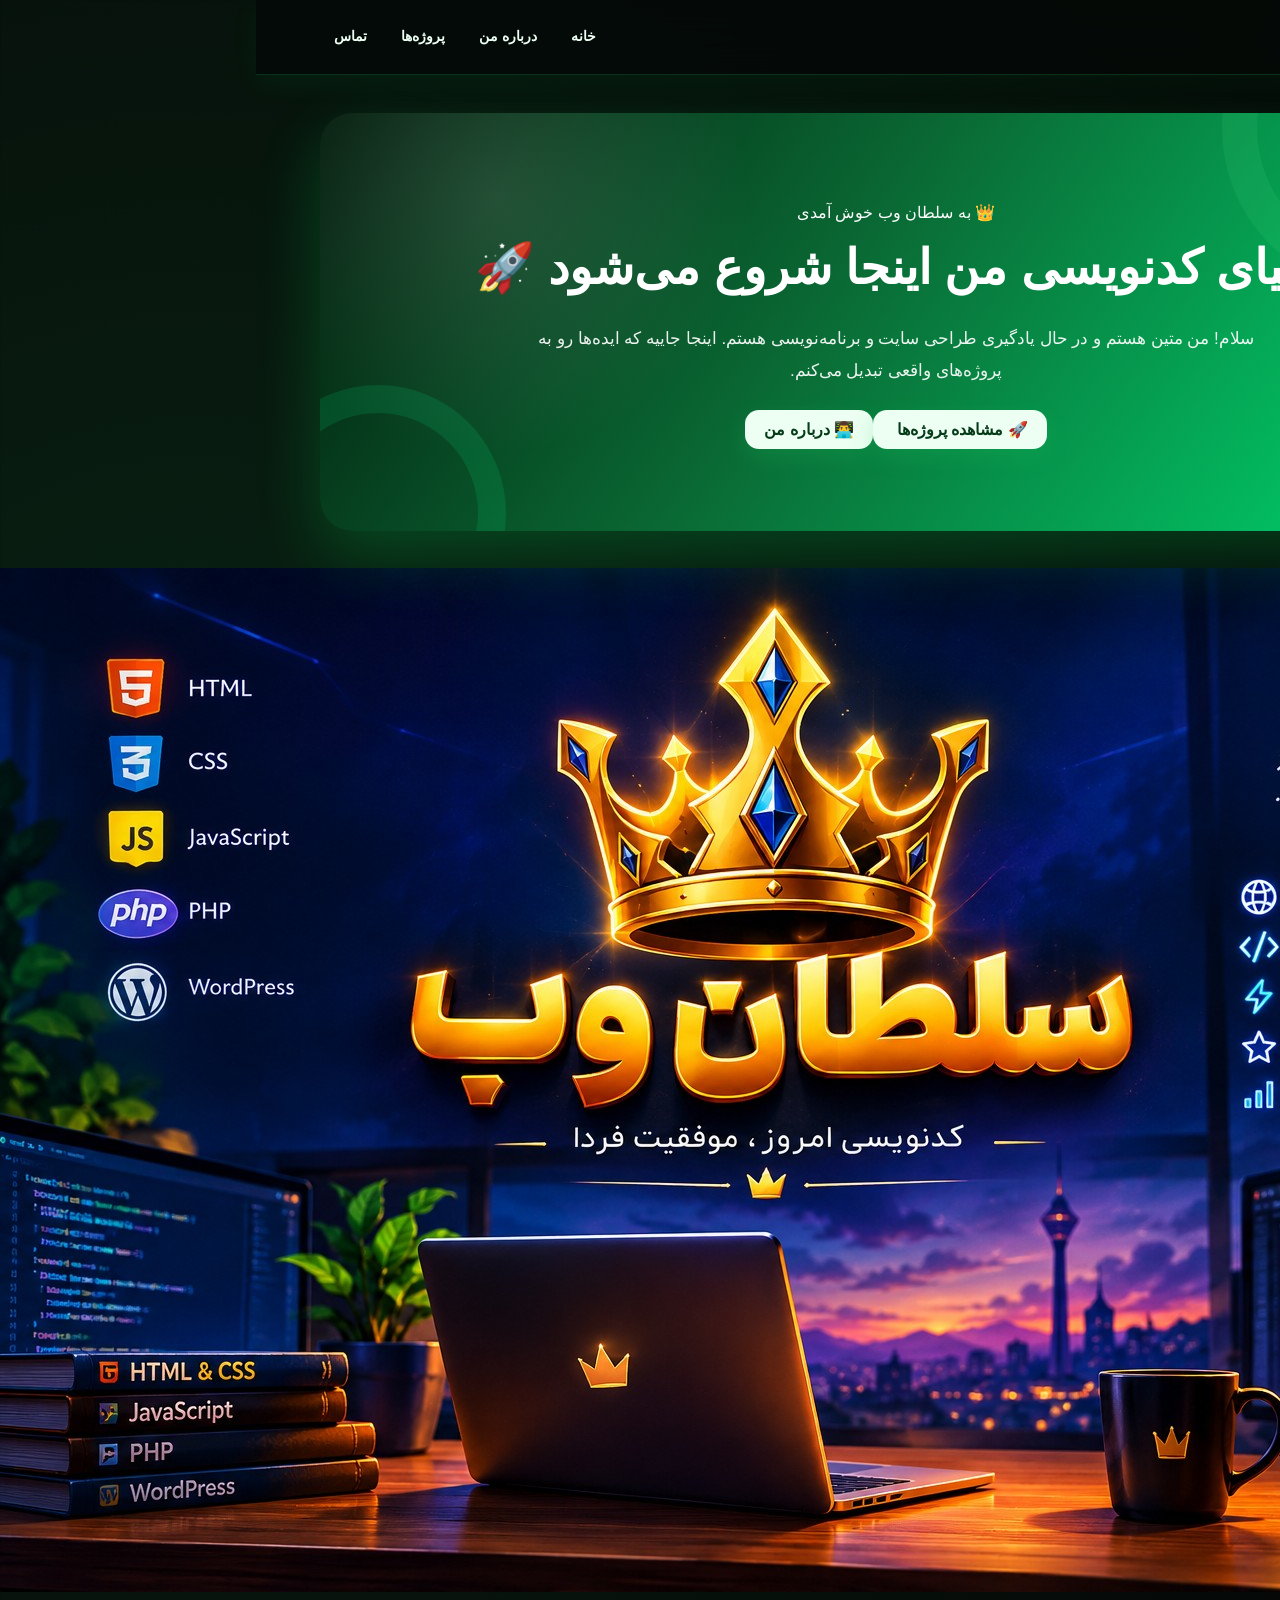
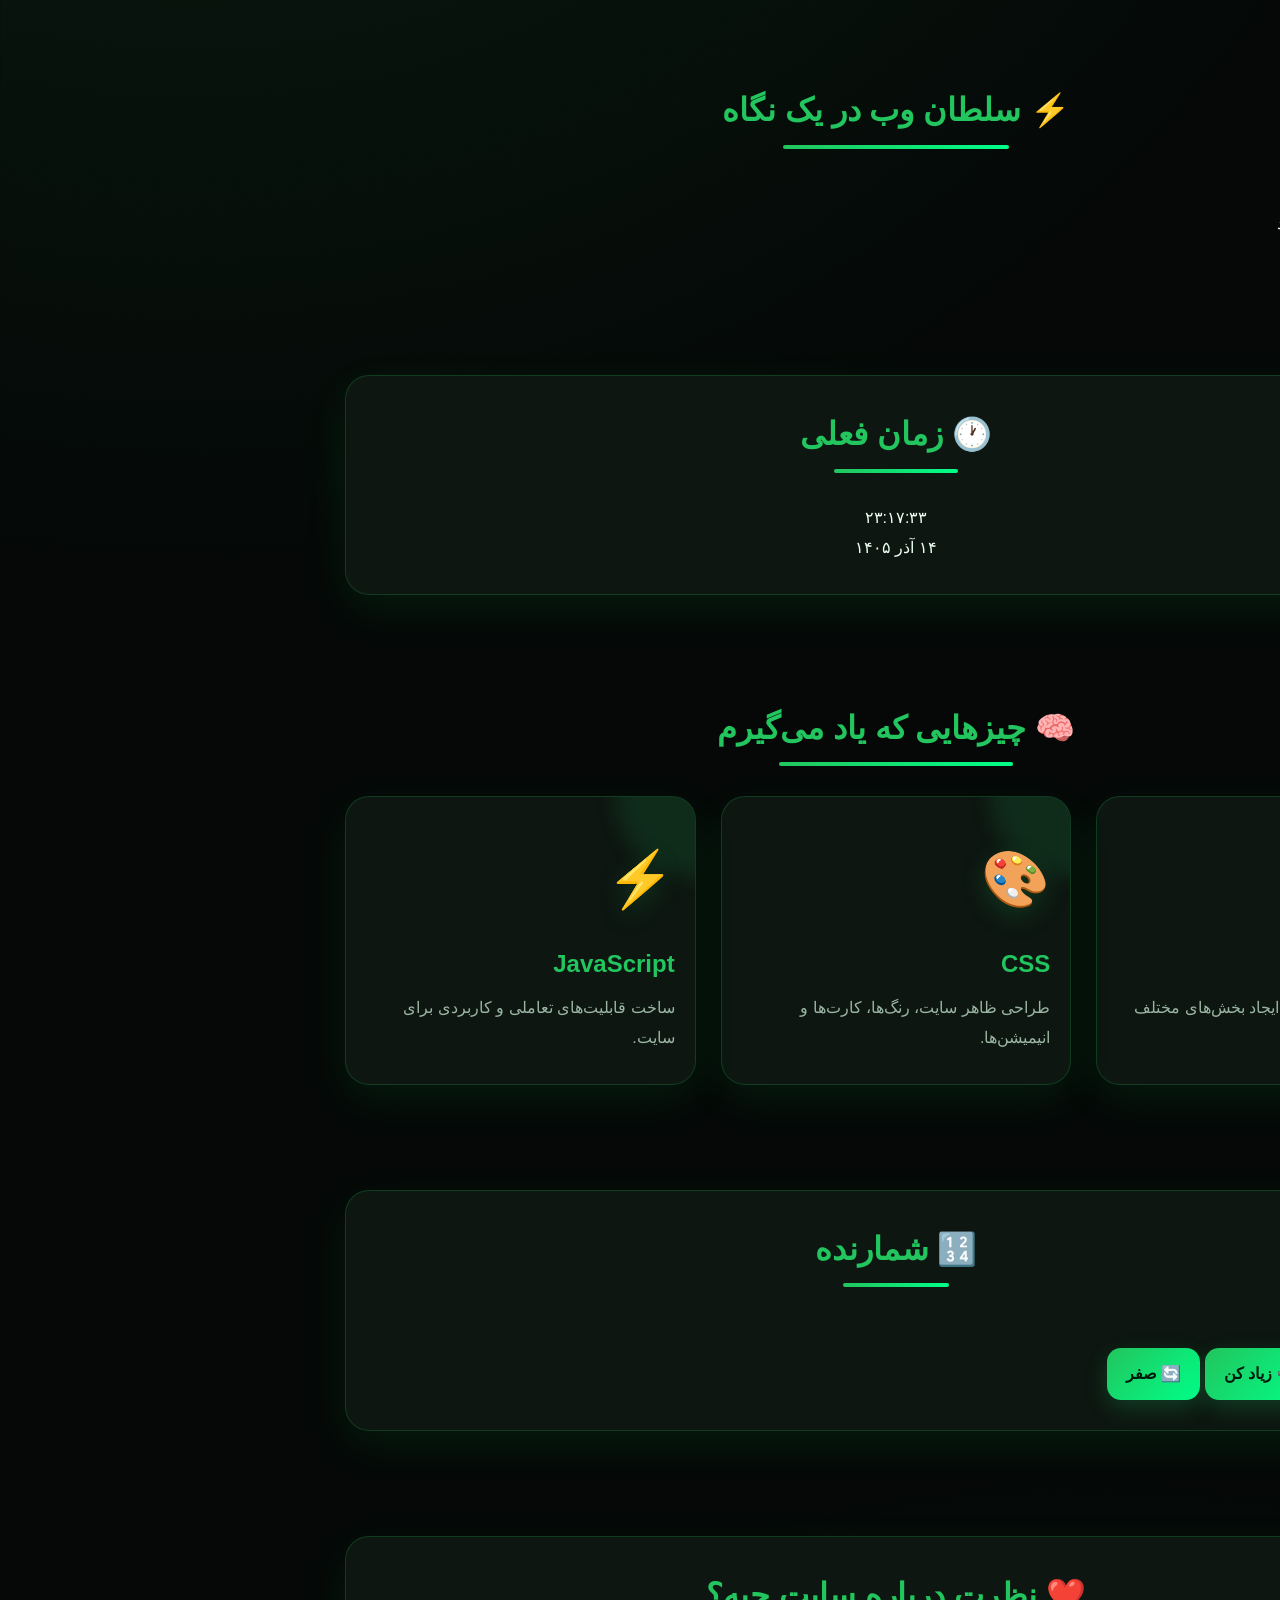
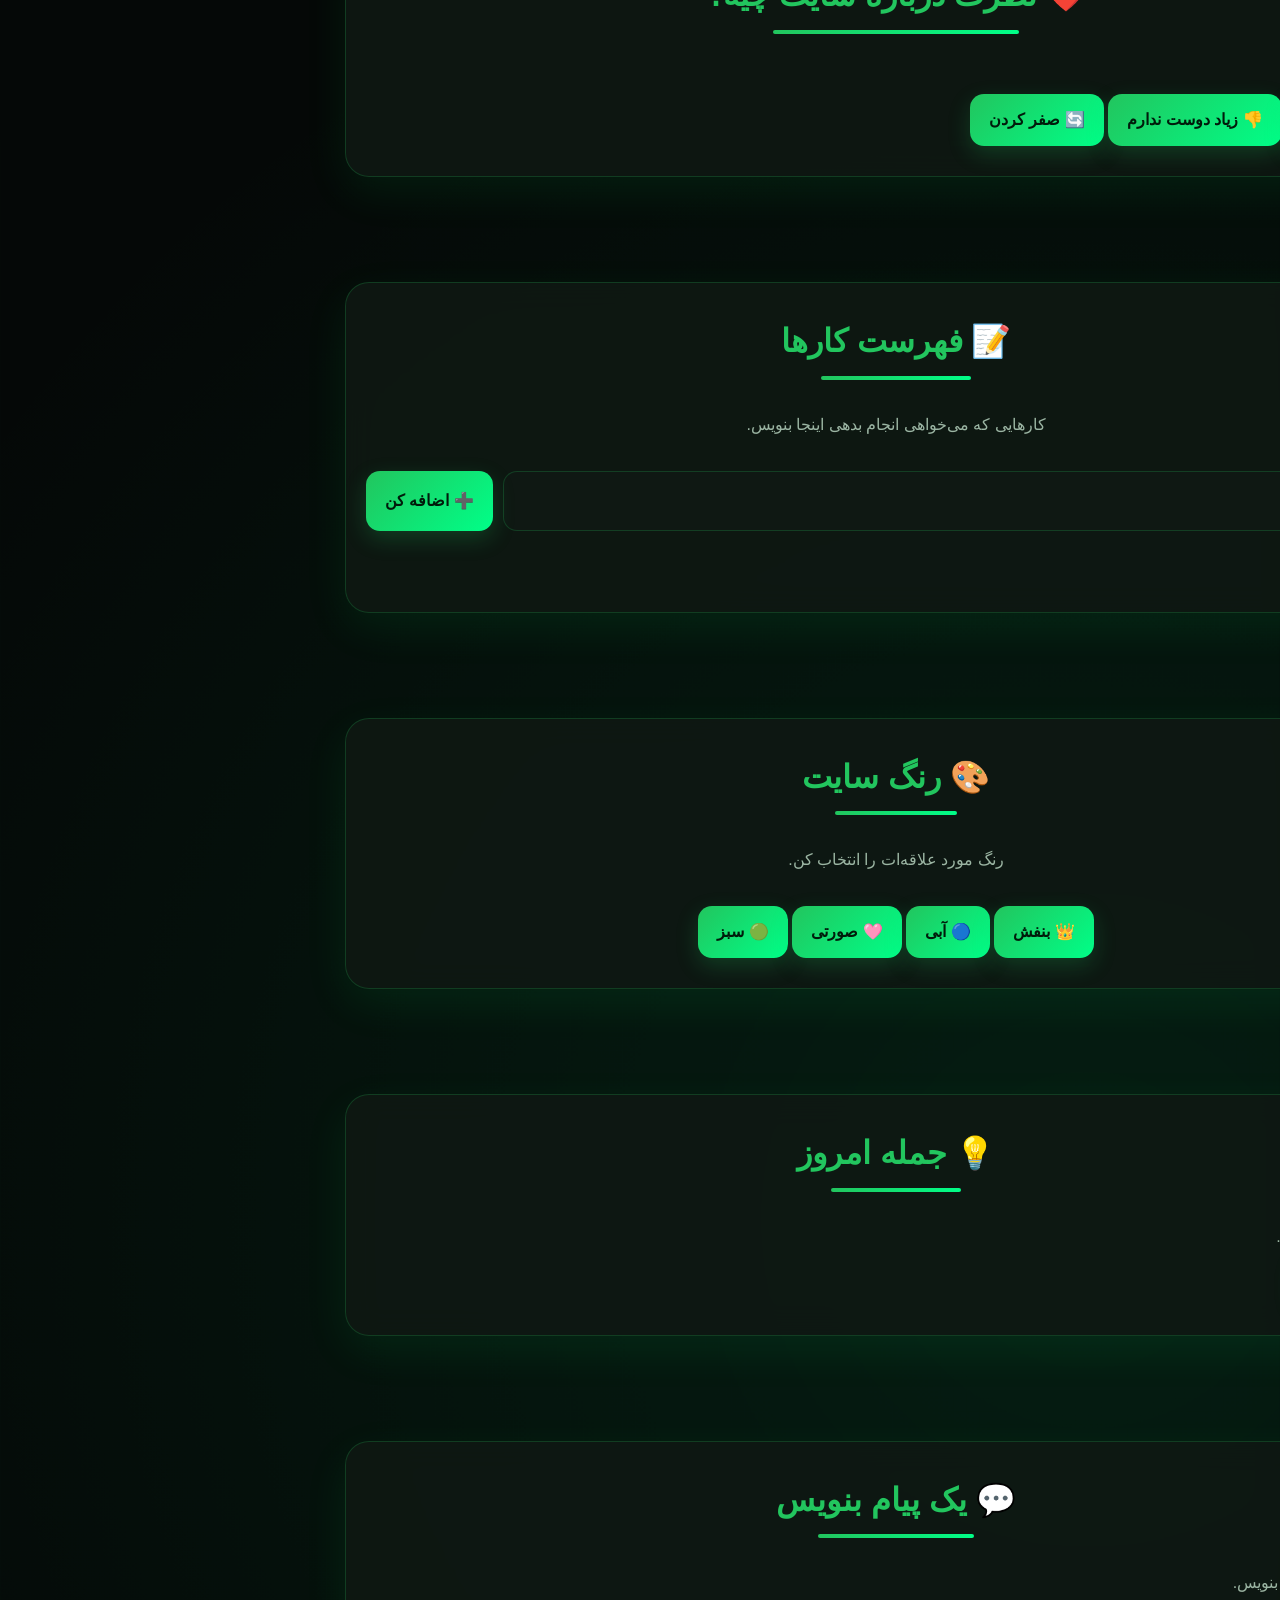
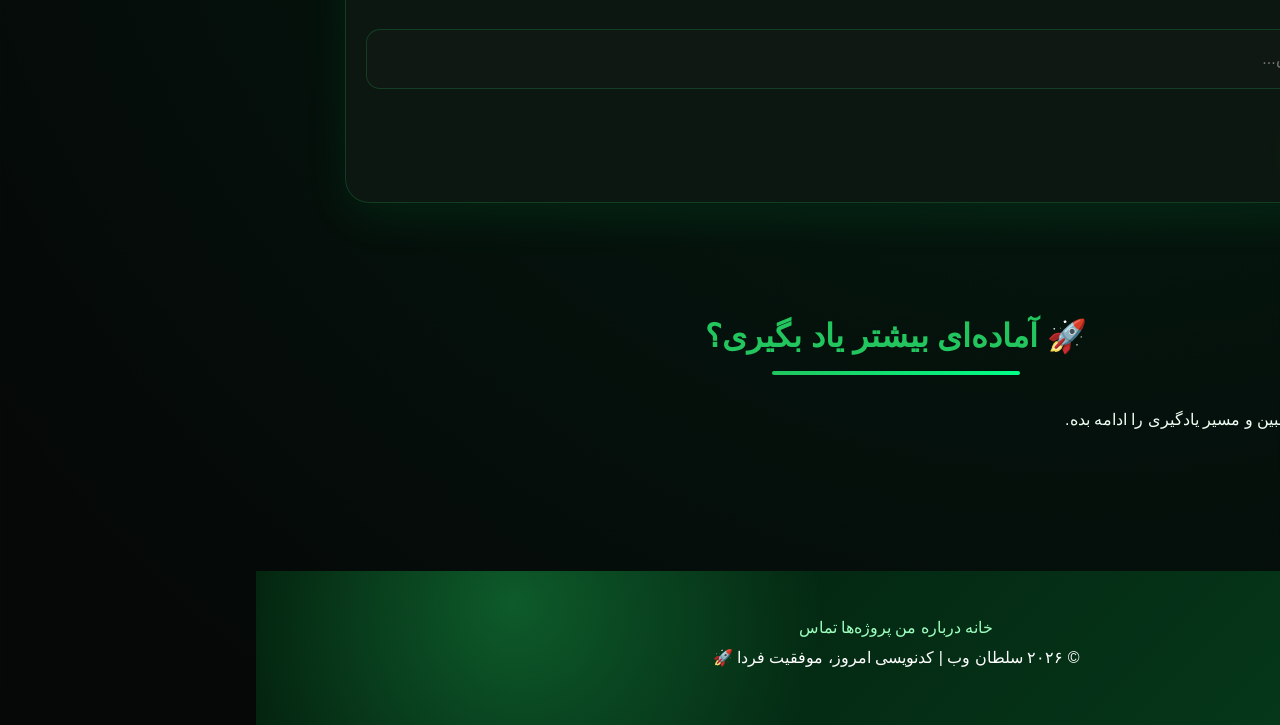
==== commit d519c2c7: "Update index.html" ====
--- a/index.html
+++ b/index.html
@@ -18,7 +18,7 @@
 <body>
 
   <!-- =========================
-       هدر
+       👑 هدر سایت
   ========================== -->
 
   <header class="site-header">
@@ -28,40 +28,19 @@
     </a>
 
     <nav class="nav-menu">
-
-      <a href="index.html">
-        خانه
-      </a>
-
-      <a href="about.html">
-        درباره من
-      </a>
-
-      <a href="projects.html">
-        پروژه‌ها
-      </a>
-
-      <a href="contact.html">
-        تماس
-      </a>
-
+      <a href="index.html">خانه</a>
+      <a href="about.html">درباره من</a>
+      <a href="projects.html">پروژه‌ها</a>
+      <a href="contact.html">تماس</a>
     </nav>
 
-    <button
-      id="themeButton"
-      class="theme-button"
-      type="button"
-    >
-      🌙 حالت شب
-    </button>
-
   </header>
 
 
   <main>
 
     <!-- =========================
-         Hero
+         🚀 بخش اصلی
     ========================== -->
 
     <section class="hero">
@@ -82,17 +61,11 @@
 
       <div class="hero-buttons">
 
-        <a
-          class="btn"
-          href="projects.html"
-        >
+        <a class="btn" href="projects.html">
           🚀 مشاهده پروژه‌ها
         </a>
 
-        <a
-          class="btn secondary-btn"
-          href="about.html"
-        >
+        <a class="btn secondary-btn" href="about.html">
           👨‍💻 درباره من
         </a>
 
@@ -102,7 +75,7 @@
 
 
     <!-- =========================
-         تصویر اصلی
+         🖼️ لوگو
     ========================== -->
 
     <section class="main-logo">
@@ -116,7 +89,7 @@
 
 
     <!-- =========================
-         اطلاعات سریع
+         ⚡ اطلاعات سریع
     ========================== -->
 
     <section class="container">
@@ -128,48 +101,27 @@
       <div class="quick-info">
 
         <div class="info-box">
-
-          <strong>
-            💻
-          </strong>
-
-          <span>
-            یادگیری برنامه‌نویسی
-          </span>
-
+          <strong>💻</strong>
+          <span>یادگیری برنامه‌نویسی</span>
         </div>
 
         <div class="info-box">
-
-          <strong>
-            🚀
-          </strong>
-
-          <span>
-            ساخت پروژه‌های جدید
-          </span>
-
+          <strong>🚀</strong>
+          <span>ساخت پروژه‌های جدید</span>
         </div>
 
         <div class="info-box">
-
-          <strong>
-            👑
-          </strong>
-
-          <span>
-            پیشرفت قدم‌به‌قدم
-          </span>
-
-        </div>
-
-      </div>
-
-    </section>
-
-
-    <!-- =========================
-         ساعت
+          <strong>👑</strong>
+          <span>پیشرفت قدم‌به‌قدم</span>
+        </div>
+
+      </div>
+
+    </section>
+
+
+    <!-- =========================
+         🕐 ساعت
     ========================== -->
 
     <section class="container">
@@ -180,17 +132,11 @@
           🕐 زمان فعلی
         </h2>
 
-        <div
-          id="clock"
-          class="clock"
-        >
+        <div id="clock" class="clock">
           --:--:--
         </div>
 
-        <div
-          id="date"
-          class="date"
-        >
+        <div id="date" class="date">
           در حال دریافت تاریخ...
         </div>
 
@@ -200,7 +146,7 @@
 
 
     <!-- =========================
-         مهارت‌ها
+         🧠 مهارت‌ها
     ========================== -->
 
     <section class="container">
@@ -211,8 +157,6 @@
 
       <div class="cards">
 
-        <!-- HTML -->
-
         <article class="card">
 
           <div class="emoji">
@@ -234,8 +178,6 @@
         </article>
 
 
-        <!-- CSS -->
-
         <article class="card">
 
           <div class="emoji">
@@ -257,8 +199,6 @@
         </article>
 
 
-        <!-- JavaScript -->
-
         <article class="card">
 
           <div class="emoji">
@@ -285,7 +225,7 @@
 
 
     <!-- =========================
-         شمارنده
+         🔢 شمارنده
     ========================== -->
 
     <section class="container">
@@ -334,7 +274,7 @@
 
 
     <!-- =========================
-         نظرسنجی
+         ❤️ نظرسنجی
     ========================== -->
 
     <section class="container">
@@ -384,7 +324,7 @@
 
 
     <!-- =========================
-         Todo List
+         📝 فهرست کارها
     ========================== -->
 
     <section class="container">
@@ -440,7 +380,7 @@
 
 
     <!-- =========================
-         تغییر رنگ
+         🎨 رنگ سایت
     ========================== -->
 
     <section class="container">
@@ -499,7 +439,7 @@
 
 
     <!-- =========================
-         جمله انگیزشی
+         💡 جمله امروز
     ========================== -->
 
     <section class="container">
@@ -528,7 +468,7 @@
 
 
     <!-- =========================
-         پیام شخصی
+         💬 پیام شخصی
     ========================== -->
 
     <section class="container">
@@ -552,7 +492,8 @@
           placeholder="پیامت را اینجا بنویس..."
         >
 
-        <br><br>
+        <br>
+        <br>
 
         <button
           id="showMessage"
@@ -570,7 +511,7 @@
 
 
     <!-- =========================
-         CTA
+         🚀 دعوت به پروژه‌ها
     ========================== -->
 
     <section class="container">
@@ -600,7 +541,7 @@
 
 
   <!-- =========================
-       دکمه بالا
+       ⬆️ دکمه بالا
   ========================== -->
 
   <button
@@ -614,7 +555,7 @@
 
 
   <!-- =========================
-       Chatbot
+       🤖 دستیار سلطان وب
   ========================== -->
 
   <div id="chatbot">
@@ -731,7 +672,7 @@
 
 
   <!-- =========================
-       Footer
+       👑 فوتر
   ========================== -->
 
   <footer class="site-footer">
@@ -766,5 +707,4 @@
   <script src="script.js"></script>
 
 </body>
-
 </html>
--- a/style.css
+++ b/style.css
@@ -1,33 +1,31 @@
-/* =========================
-   سلطان وب - طراحی حرفه‌ای
-========================= */
+/* =========================================
+👑 SULTAN WEB — BLACK + GREEN
+========================================= */
 
 :root {
-  --primary: #755cff;
-  --secondary: #00b4ff;
-  --bg: #080812;
-  --bg2: #101024;
-  --card: rgba(255, 255, 255, 0.07);
-  --card-border: rgba(255, 255, 255, 0.14);
-  --text: #ffffff;
-  --muted: #b9b9d0;
-  --shadow: 0 20px 50px rgba(0, 0, 0, 0.35);
+  --primary: #22c55e;
+  --primary-dark: #16a34a;
+  --secondary: #00ff88;
+  --accent: #4ade80;
+
+  --bg: #050807;
+  --surface: rgba(15, 24, 19, 0.92);
+  --surface-solid: #0f1813;
+  --surface-soft: #14231a;
+
+  --text: #ecfff2;
+  --muted: #9bb5a3;
+  --border: rgba(34, 197, 94, 0.22);
+
+  --shadow: 0 15px 45px rgba(0, 255, 100, 0.08);
+  --shadow-hover: 0 22px 55px rgba(0, 255, 100, 0.18);
+
   --radius: 22px;
 }
 
-body.light-mode {
-  --bg: #f4f6ff;
-  --bg2: #ffffff;
-  --card: rgba(255, 255, 255, 0.8);
-  --card-border: rgba(80, 70, 150, 0.15);
-  --text: #17172a;
-  --muted: #5f6075;
-  --shadow: 0 15px 40px rgba(40, 40, 80, 0.12);
-}
-
-/* =========================
-   Reset
-========================= */
+/* =========================================
+RESET
+========================================= */
 
 * {
   box-sizing: border-box;
@@ -37,333 +35,208 @@
 
 html {
   scroll-behavior: smooth;
+  scroll-padding-top: 100px;
 }
 
 body {
+  direction: rtl;
   min-height: 100vh;
+
   font-family: Tahoma, Arial, sans-serif;
+  line-height: 1.9;
+
   color: var(--text);
+
   background:
-    radial-gradient(circle at 10% 10%, rgba(117, 92, 255, 0.18), transparent 30%),
-    radial-gradient(circle at 90% 20%, rgba(0, 180, 255, 0.12), transparent 30%),
-    linear-gradient(135deg, var(--bg), var(--bg2));
-  line-height: 1.8;
-  overflow-x: hidden;
+    radial-gradient(
+      circle at 15% 15%,
+      rgba(34, 197, 94, 0.14),
+      transparent 28%
+    ),
+    radial-gradient(
+      circle at 85% 80%,
+      rgba(0, 255, 136, 0.09),
+      transparent 30%
+    ),
+    #050807;
+
   transition:
     background 0.4s ease,
     color 0.4s ease;
-}
-
-/* نورهای پس‌زمینه */
-
-body::before,
-body::after {
-  content: "";
-  position: fixed;
-  width: 300px;
-  height: 300px;
-  border-radius: 50%;
-  filter: blur(80px);
-  opacity: 0.12;
-  pointer-events: none;
-  z-index: -1;
-  animation: floatingGlow 8s ease-in-out infinite alternate;
-}
-
-body::before {
-  top: 10%;
-  right: -100px;
-  background: var(--primary);
-}
-
-body::after {
-  bottom: 5%;
-  left: -100px;
-  background: var(--secondary);
-  animation-delay: 2s;
-}
-
-@keyframes floatingGlow {
-  from {
-    transform: translateY(0) scale(1);
-  }
-
-  to {
-    transform: translateY(40px) scale(1.15);
-  }
-}
-
-/* =========================
-   Header
-========================= */
-
-.site-header {
-  width: 100%;
-  min-height: 76px;
-  padding: 12px 6%;
+
+  overflow-x: hidden;
+}
+
+button,
+input,
+textarea,
+select {
+  font: inherit;
+}
+
+button {
+  cursor: pointer;
+}
+
+a {
+  text-decoration: none;
+  color: var(--primary);
+  transition: 0.25s ease;
+}
+
+a:hover {
+  color: var(--secondary);
+}
+
+/* =========================================
+HEADER
+========================================= */
+
+header {
+  position: sticky;
+  top: 0;
+  z-index: 1000;
+
   display: flex;
   align-items: center;
   justify-content: space-between;
-  gap: 20px;
-
-  position: sticky;
-  top: 0;
-  z-index: 1000;
-
-  background: rgba(8, 8, 18, 0.72);
-  border-bottom: 1px solid var(--card-border);
+  gap: 18px;
+
+  padding: 13px 5%;
+
+  background: rgba(5, 10, 7, 0.88);
+  border-bottom: 1px solid var(--border);
 
   backdrop-filter: blur(18px);
   -webkit-backdrop-filter: blur(18px);
 
-  box-shadow: 0 8px 30px rgba(0, 0, 0, 0.15);
-}
-
-body.light-mode .site-header {
-  background: rgba(255, 255, 255, 0.78);
-}
-
-/* لوگو */
+  box-shadow:
+    0 8px 30px rgba(0, 255, 100, 0.06);
+}
+
+/* =========================================
+LOGO
+========================================= */
 
 .logo {
-  color: var(--text);
-  text-decoration: none;
-  font-size: 1.35rem;
+  display: inline-flex;
+  align-items: center;
+  gap: 10px;
+
+  color: var(--primary);
+
+  font-size: 25px;
   font-weight: 900;
+
   white-space: nowrap;
-
-  display: flex;
-  align-items: center;
-  gap: 8px;
-
-  transition: 0.3s ease;
 }
 
 .logo:hover {
-  transform: translateY(-2px) scale(1.03);
   color: var(--secondary);
-}
-
-/* منو */
-
-.nav-menu {
+  transform: scale(1.04);
+}
+
+.logo img {
+  width: 55px;
+  height: 55px;
+
+  object-fit: cover;
+
+  border-radius: 14px;
+  border: 2px solid var(--primary);
+
+  box-shadow:
+    0 5px 18px rgba(34, 197, 94, 0.3);
+}
+
+.logo span {
+  font-size: 25px;
+  font-weight: 900;
+}
+
+/* =========================================
+NAV
+========================================= */
+
+nav {
   display: flex;
   align-items: center;
   justify-content: center;
-  gap: 8px;
+
   flex-wrap: wrap;
-}
-
-.nav-menu a {
+  gap: 6px;
+}
+
+nav a {
   position: relative;
 
-  color: var(--muted);
-  text-decoration: none;
-  font-weight: 700;
-
-  padding: 8px 12px;
+  padding: 8px 14px;
+
+  color: var(--text);
   border-radius: 12px;
 
-  transition: 0.3s ease;
-}
-
-.nav-menu a::after {
+  font-size: 14px;
+  font-weight: bold;
+}
+
+nav a::after {
   content: "";
+
   position: absolute;
+  right: 50%;
   bottom: 3px;
-  right: 50%;
 
   width: 0;
-  height: 2px;
-
-  background: linear-gradient(
-    90deg,
-    var(--primary),
-    var(--secondary)
-  );
+  height: 3px;
+
+  border-radius: 10px;
+
+  background:
+    linear-gradient(
+      90deg,
+      var(--primary),
+      var(--secondary)
+    );
 
   transform: translateX(50%);
-  transition: 0.3s ease;
-}
-
-.nav-menu a:hover {
-  color: var(--text);
-  background: rgba(117, 92, 255, 0.1);
-}
-
-.nav-menu a:hover::after {
-  width: 60%;
-}
-
-/* دکمه حالت شب */
-
-.theme-button {
-  border: 1px solid var(--card-border);
-  background: var(--card);
-  color: var(--text);
-
-  padding: 9px 14px;
+  transition: width 0.25s ease;
+}
+
+nav a:hover {
+  color: var(--primary);
+  background: rgba(34, 197, 94, 0.08);
+}
+
+nav a:hover::after {
+  width: 55%;
+}
+
+/* =========================================
+BUTTONS
+========================================= */
+
+button,
+.btn,
+input[type="submit"] {
+  border: none;
+
+  padding: 11px 19px;
+
+  color: #001b0b;
+
   border-radius: 14px;
-
-  cursor: pointer;
-  font-weight: 700;
-
-  transition: 0.3s ease;
-}
-
-.theme-button:hover {
-  transform: translateY(-2px);
-  border-color: var(--primary);
-  box-shadow: 0 8px 25px rgba(117, 92, 255, 0.2);
-}
-
-/* =========================
-   Hero
-========================= */
-
-.hero {
-  position: relative;
-  max-width: 1100px;
-  margin: 70px auto 40px;
-  padding: 80px 30px;
-
-  text-align: center;
-
-  border: 1px solid var(--card-border);
-  border-radius: 30px;
 
   background:
     linear-gradient(
       135deg,
-      rgba(117, 92, 255, 0.14),
-      rgba(0, 180, 255, 0.08)
-    ),
-    var(--card);
-
-  box-shadow: var(--shadow);
-  overflow: hidden;
-
-  animation: fadeUp 0.8s ease both;
-}
-
-.hero::before {
-  content: "";
-  position: absolute;
-
-  width: 280px;
-  height: 280px;
-
-  top: -160px;
-  right: -100px;
-
-  border-radius: 50%;
-
-  background: var(--primary);
-  filter: blur(100px);
-  opacity: 0.18;
-}
-
-.hero::after {
-  content: "";
-  position: absolute;
-
-  width: 250px;
-  height: 250px;
-
-  bottom: -150px;
-  left: -100px;
-
-  border-radius: 50%;
-
-  background: var(--secondary);
-  filter: blur(100px);
-  opacity: 0.14;
-}
-
-.hero > * {
-  position: relative;
-  z-index: 1;
-}
-
-.hero-badge {
-  display: inline-block;
-
-  margin-bottom: 15px;
-  padding: 7px 15px;
-
-  border: 1px solid var(--card-border);
-  border-radius: 999px;
-
-  background: rgba(255, 255, 255, 0.06);
-  color: var(--muted);
-
-  font-size: 0.9rem;
-}
-
-.hero h1 {
-  font-size: clamp(2.2rem, 6vw, 4.4rem);
-  line-height: 1.3;
-  margin-bottom: 20px;
-  font-weight: 900;
-}
-
-.hero h1 span {
-  background: linear-gradient(
-    90deg,
-    var(--primary),
-    var(--secondary)
-  );
-
-  -webkit-background-clip: text;
-  background-clip: text;
-  color: transparent;
-}
-
-.hero p {
-  max-width: 750px;
-  margin: 0 auto 30px;
-
-  color: var(--muted);
-  font-size: 1.08rem;
-}
-
-/* =========================
-   Buttons
-========================= */
-
-.hero-buttons {
-  display: flex;
-  justify-content: center;
-  align-items: center;
-  gap: 12px;
-  flex-wrap: wrap;
-}
-
-.btn {
-  display: inline-flex;
-  align-items: center;
-  justify-content: center;
-
-  min-width: 130px;
-
-  padding: 11px 20px;
-
-  border: 0;
-  border-radius: 14px;
-
-  background: linear-gradient(
-    135deg,
-    var(--primary),
-    var(--secondary)
-  );
-
-  color: #fff;
-  text-decoration: none;
-  font-weight: 800;
-
-  cursor: pointer;
-
-  box-shadow: 0 10px 25px rgba(117, 92, 255, 0.25);
+      var(--primary),
+      var(--secondary)
+    );
+
+  box-shadow:
+    0 8px 22px rgba(34, 197, 94, 0.22);
+
+  font-weight: bold;
 
   transition:
     transform 0.25s ease,
@@ -371,343 +244,393 @@
     filter 0.25s ease;
 }
 
-.btn:hover {
-  transform: translateY(-4px);
-  box-shadow: 0 16px 35px rgba(117, 92, 255, 0.35);
+button:hover,
+.btn:hover,
+input[type="submit"]:hover {
+  color: #001b0b;
+
+  transform: translateY(-3px);
+
+  box-shadow:
+    0 14px 30px rgba(0, 255, 136, 0.3);
+
   filter: brightness(1.08);
 }
 
-.btn:active {
-  transform: translateY(-1px);
-}
-
-.secondary-btn {
-  background: transparent;
-  border: 1px solid var(--card-border);
-  color: var(--text);
-  box-shadow: none;
-}
-
-.secondary-btn:hover {
-  background: rgba(117, 92, 255, 0.1);
-  box-shadow: none;
-}
-
-/* =========================
-   Container
-========================= */
-
-.container {
-  width: min(1100px, 92%);
-  margin: 45px auto;
+button:active {
+  transform: scale(0.96);
+}
+
+/* =========================================
+HERO
+========================================= */
+
+.hero {
+  position: relative;
+  isolation: isolate;
+  overflow: hidden;
+
+  width: 90%;
+  max-width: 1300px;
+
+  margin: 38px auto;
+
+  padding: 85px 25px;
+
+  text-align: center;
+  color: white;
+
+  border-radius: 32px;
+
+  background:
+    radial-gradient(
+      circle at 15% 20%,
+      rgba(255, 255, 255, 0.12),
+      transparent 25%
+    ),
+    linear-gradient(
+      125deg,
+      #031b0c,
+      #0a6b35 45%,
+      #00d66f
+    );
+
+  box-shadow:
+    0 25px 65px rgba(0, 255, 100, 0.2);
+
+  animation: heroIn 0.8s ease both;
+}
+
+.hero::before {
+  content: "";
+
+  position: absolute;
+  z-index: -1;
+
+  width: 260px;
+  height: 260px;
+
+  top: -150px;
+  right: -80px;
+
+  border: 35px solid rgba(74, 222, 128, 0.12);
+
+  border-radius: 50%;
+
+  animation: float 6s ease-in-out infinite;
+}
+
+.hero::after {
+  content: "";
+
+  position: absolute;
+  z-index: -1;
+
+  width: 200px;
+  height: 200px;
+
+  left: -70px;
+  bottom: -110px;
+
+  border: 28px solid rgba(0, 255, 136, 0.12);
+
+  border-radius: 50%;
+
+  animation: float 7s ease-in-out infinite reverse;
+}
+
+.hero h1 {
+  margin-bottom: 15px;
+
+  color: white;
+
+  font-size: clamp(28px, 5vw, 48px);
+  line-height: 1.65;
+}
+
+.hero p {
+  max-width: 760px;
+
+  margin: 0 auto 28px;
+
+  color: rgba(255, 255, 255, 0.92);
+
+  font-size: 17px;
+}
+
+.hero .btn {
+  color: #063b1a;
+  background: #ecfff2;
+}
+
+.hero .btn:hover {
+  color: #087f3d;
+}
+
+/* =========================================
+CONTAINERS
+========================================= */
+
+section.container {
+  width: 90%;
+  max-width: 1200px;
+
+  margin: 55px auto;
+
+  padding: 25px;
+}
+
+/* =========================================
+TITLES
+========================================= */
+
+h1,
+h2,
+h3 {
+  line-height: 1.8;
+}
+
+h2 {
+  width: fit-content;
+  max-width: 100%;
+
+  margin: 0 auto 30px;
+
+  color: var(--primary);
+
+  text-align: center;
+
+  font-size: clamp(23px, 4vw, 32px);
+}
+
+h2::after {
+  content: "";
+
+  display: block;
+
+  width: 65%;
+  height: 4px;
+
+  margin: 5px auto 0;
+
+  border-radius: 20px;
+
+  background:
+    linear-gradient(
+      90deg,
+      var(--primary),
+      var(--secondary)
+    );
+}
+
+/* =========================================
+CARDS
+========================================= */
+
+.cards {
+  display: grid;
+
+  grid-template-columns:
+    repeat(3, minmax(0, 1fr));
+
+  gap: 25px;
+
+  margin-top: 25px;
+}
+
+.card {
+  position: relative;
+  min-width: 0;
+  overflow: hidden;
+
+  padding: 30px 20px;
+
+  border: 1px solid var(--border);
+
+  border-radius: 24px;
+
+  background: var(--surface);
+
+  backdrop-filter: blur(15px);
+
+  box-shadow: var(--shadow);
+
+  transition:
+    transform 0.35s ease,
+    box-shadow 0.35s ease,
+    border-color 0.3s ease;
+}
+
+.card::before {
+  content: "";
+
+  position: absolute;
+
+  top: -80px;
+  right: -80px;
+
+  width: 160px;
+  height: 160px;
+
+  border-radius: 50%;
+
+  background: rgba(34, 197, 94, 0.12);
+
+  filter: blur(10px);
+
+  transition: 0.4s ease;
+}
+
+.card:hover {
+  transform: translateY(-12px) scale(1.02);
+
+  border-color: rgba(34, 197, 94, 0.45);
+
+  box-shadow: var(--shadow-hover);
+}
+
+.card:hover::before {
+  transform: scale(1.5);
+}
+
+.card p {
+  color: var(--muted);
 }
 
 .center {
   text-align: center;
 }
 
-.section-title {
-  text-align: center;
-  margin-bottom: 25px;
-  font-size: 1.9rem;
+/* =========================================
+SKILLS
+========================================= */
+
+.emoji {
+  margin-bottom: 10px;
+
+  font-size: 55px;
+
+  filter:
+    drop-shadow(
+      0 8px 12px
+      rgba(34, 197, 94, 0.18)
+    );
+
+  transition: transform 0.35s ease;
+}
+
+.card:hover .emoji {
+  transform: scale(1.15) rotate(5deg);
+}
+
+h3 {
+  margin-bottom: 8px;
+
+  color: var(--primary);
+
+  font-size: 24px;
+}
+
+/* =========================================
+BIG NUMBERS
+========================================= */
+
+.big-number {
+  margin: 18px 0;
+
+  color: var(--primary);
+
+  font-size: clamp(28px, 5vw, 43px);
+
   font-weight: 900;
-}
-
-/* =========================
-   Main Image
-========================= */
-
-.main-logo {
-  width: min(900px, 92%);
-  margin: 40px auto;
-
-  text-align: center;
-}
-
-.main-logo img {
+
+  overflow-wrap: anywhere;
+}
+
+/* =========================================
+BUTTON ROW
+========================================= */
+
+.button-row {
+  display: flex;
+
+  align-items: center;
+  justify-content: center;
+
+  flex-wrap: wrap;
+
+  gap: 10px;
+
+  margin: 20px 0;
+}
+
+/* =========================================
+FORMS
+========================================= */
+
+form {
+  display: flex;
+  flex-direction: column;
+  gap: 12px;
+}
+
+label {
+  font-weight: bold;
+  color: var(--text);
+}
+
+input,
+textarea,
+select {
   width: 100%;
-  max-height: 500px;
-  object-fit: cover;
-
-  border-radius: 28px;
-  border: 1px solid var(--card-border);
-
-  box-shadow: var(--shadow);
-
-  transition: 0.5s ease;
-}
-
-.main-logo img:hover {
-  transform: scale(1.015);
+  min-width: 0;
+
+  padding: 14px 16px;
+
+  border: 1px solid var(--border);
+
+  border-radius: 14px;
+
+  outline: none;
+
+  color: var(--text);
+
+  background: var(--surface-solid);
+
+  transition:
+    border-color 0.2s ease,
+    box-shadow 0.2s ease;
+}
+
+input:focus,
+textarea:focus,
+select:focus {
+  border-color: var(--primary);
+
   box-shadow:
-    0 25px 70px rgba(117, 92, 255, 0.22);
-}
-
-/* =========================
-   Quick Info
-========================= */
-
-.quick-info {
-  display: grid;
-  grid-template-columns: repeat(3, 1fr);
-  gap: 18px;
-}
-
-.info-box {
-  padding: 25px;
-
-  text-align: center;
-
-  border: 1px solid var(--card-border);
-  border-radius: var(--radius);
-
-  background: var(--card);
-  backdrop-filter: blur(12px);
-
-  box-shadow: var(--shadow);
-
-  transition: 0.3s ease;
-}
-
-.info-box:hover {
-  transform: translateY(-7px);
-  border-color: rgba(117, 92, 255, 0.45);
-}
-
-.info-box strong {
-  display: block;
-  font-size: 1.8rem;
-  margin-bottom: 5px;
-}
-
-.info-box span {
+    0 0 0 4px
+    rgba(34, 197, 94, 0.12);
+}
+
+textarea {
+  min-height: 130px;
+  resize: vertical;
+}
+
+.muted {
   color: var(--muted);
-}
-
-/* =========================
-   Clock
-========================= */
-
-.clock,
-.date {
-  text-align: center;
-}
-
-.clock {
-  font-size: 2.5rem;
-  font-weight: 900;
-  margin-bottom: 5px;
-
-  background: linear-gradient(
-    90deg,
-    var(--primary),
-    var(--secondary)
-  );
-
-  -webkit-background-clip: text;
-  background-clip: text;
-  color: transparent;
-}
-
-.date {
-  color: var(--muted);
-}
-
-/* =========================
-   Cards
-========================= */
-
-.cards {
-  display: grid;
-  grid-template-columns: repeat(3, 1fr);
-  gap: 20px;
-}
-
-.card {
-  padding: 28px;
-
-  border: 1px solid var(--card-border);
-  border-radius: var(--radius);
-
-  background: var(--card);
-
-  backdrop-filter: blur(14px);
-  -webkit-backdrop-filter: blur(14px);
-
-  box-shadow: var(--shadow);
-
-  transition:
-    transform 0.3s ease,
-    border-color 0.3s ease,
-    box-shadow 0.3s ease;
-
-  animation: fadeUp 0.7s ease both;
-}
-
-.card:hover {
-  transform: translateY(-8px);
-
-  border-color: rgba(117, 92, 255, 0.45);
-
-  box-shadow:
-    0 25px 55px rgba(0, 0, 0, 0.3),
-    0 0 30px rgba(117, 92, 255, 0.08);
-}
-
-.card h2,
-.card h3 {
-  margin-bottom: 10px;
-}
-
-.card p {
-  color: var(--muted);
-}
-
-.emoji {
-  font-size: 2.8rem;
-  margin-bottom: 10px;
-  transition: 0.3s ease;
-}
-
-.card:hover .emoji {
-  transform: scale(1.12) rotate(-3deg);
-}
-
-/* =========================
-   Skill Bar
-========================= */
-
-.skill-bar {
-  height: 10px;
-
-  margin-top: 12px;
-
-  overflow: hidden;
-
-  border-radius: 999px;
-
-  background: rgba(255, 255, 255, 0.08);
-}
-
-.skill-bar span {
-  display: block;
-  height: 100%;
-
-  border-radius: inherit;
-
-  background: linear-gradient(
-    90deg,
-    var(--primary),
-    var(--secondary)
-  );
-
-  animation: skillLoad 1.5s ease both;
-}
-
-@keyframes skillLoad {
-  from {
-    width: 0 !important;
-  }
-}
-
-/* =========================
-   Counter
-========================= */
-
-.counter {
-  text-align: center;
-}
-
-#counter {
-  display: block;
-
-  font-size: 4rem;
-  font-weight: 900;
-
-  margin-bottom: 15px;
-
-  background: linear-gradient(
-    135deg,
-    var(--primary),
-    var(--secondary)
-  );
-
-  -webkit-background-clip: text;
-  background-clip: text;
-  color: transparent;
-}
-
-/* =========================
-   Votes
-========================= */
-
-.votes {
-  text-align: center;
-}
-
-#votes {
-  font-size: 1.3rem;
-  font-weight: 800;
-  margin-bottom: 15px;
-}
-
-.votes .btn {
-  margin: 5px;
-}
-
-/* =========================
-   Inputs
-========================= */
-
-.text-input,
-#todoInput,
-#chat-input {
-  width: 100%;
-
-  padding: 13px 15px;
-
-  border: 1px solid var(--card-border);
-  border-radius: 14px;
-
-  background: rgba(255, 255, 255, 0.05);
-
-  color: var(--text);
-
-  outline: none;
-
-  font-family: inherit;
-  font-size: 1rem;
-
-  transition: 0.3s ease;
-}
-
-.text-input:focus,
-#todoInput:focus,
-#chat-input:focus {
-  border-color: var(--primary);
-
-  box-shadow:
-    0 0 0 4px rgba(117, 92, 255, 0.12);
-}
-
-textarea.text-input {
-  resize: vertical;
-}
-
-label {
-  display: block;
-  margin: 12px 0 6px;
-  font-weight: 700;
-}
-
-/* =========================
-   Todo
-========================= */
+  font-size: 14px;
+}
+
+/* =========================================
+TODO
+========================================= */
 
 .todo-form {
   display: flex;
+  flex-direction: row;
+
   gap: 10px;
-  margin-bottom: 15px;
 }
 
 .todo-form input {
@@ -716,489 +639,402 @@
 
 .todo-list {
   list-style: none;
+  margin-top: 20px;
 }
 
 .todo-list li {
   display: flex;
+
   align-items: center;
   justify-content: space-between;
+
+  gap: 12px;
+
+  margin: 10px 0;
+
+  padding: 13px 15px;
+
+  border: 1px solid var(--border);
+
+  border-radius: 14px;
+
+  background: var(--surface-soft);
+
+  transition: 0.25s ease;
+}
+
+.todo-list li:hover {
+  transform: translateX(-4px);
+  border-color: var(--primary);
+}
+
+.todo-list li span {
+  overflow-wrap: anywhere;
+}
+
+.todo-list li button {
+  flex: 0 0 auto;
+
+  padding: 7px 10px;
+
+  border-radius: 10px;
+
+  background: #ef4444;
+
+  box-shadow: none;
+
+  color: white;
+}
+
+/* =========================================
+FOOTER
+========================================= */
+
+footer {
+  margin-top: 80px;
+
+  padding: 42px 20px;
+
+  text-align: center;
+
+  color: white;
+
+  background:
+    radial-gradient(
+      circle at 20% 20%,
+      rgba(34, 197, 94, 0.35),
+      transparent 30%
+    ),
+    linear-gradient(
+      135deg,
+      #021b0b,
+      #063d1d
+    );
+}
+
+footer p {
+  margin-bottom: 10px;
+}
+
+footer a {
+  color: #9dffbf;
+}
+
+footer a:hover {
+  color: white;
+}
+
+/* =========================================
+TOP BUTTON
+========================================= */
+
+#topButton {
+  position: fixed;
+
+  left: 20px;
+  bottom: 20px;
+
+  z-index: 1500;
+
+  width: 50px;
+  height: 50px;
+
+  padding: 0;
+
+  border-radius: 50%;
+
+  font-size: 25px;
+
+  opacity: 0;
+  visibility: hidden;
+
+  transform: translateY(15px);
+
+  transition:
+    opacity 0.25s ease,
+    transform 0.25s ease,
+    visibility 0.25s ease;
+}
+
+#topButton.show {
+  opacity: 1;
+  visibility: visible;
+
+  transform: translateY(0);
+}
+
+/* =========================================
+CHATBOT
+========================================= */
+
+#chatbot {
+  position: fixed;
+
+  right: 20px;
+  bottom: 20px;
+
+  z-index: 2000;
+}
+
+#chat-toggle {
+  width: 62px;
+  height: 62px;
+
+  padding: 0;
+
+  border-radius: 50%;
+
+  font-size: 27px;
+
+  box-shadow:
+    0 12px 30px
+    rgba(34, 197, 94, 0.35);
+
+  animation: chatPulse 2.5s infinite;
+}
+
+#chat-window {
+  position: absolute;
+
+  right: 0;
+  bottom: 76px;
+
+  display: flex;
+
+  flex-direction: column;
+
+  width: min(370px, calc(100vw - 30px));
+
+  height: 470px;
+  max-height: 72vh;
+
+  overflow: hidden;
+
+  border: 1px solid var(--border);
+
+  border-radius: 22px;
+
+  background: var(--surface-solid);
+
+  box-shadow:
+    0 25px 70px
+    rgba(0, 255, 100, 0.15);
+
+  animation: chatIn 0.25s ease;
+}
+
+#chat-window[hidden] {
+  display: none;
+}
+
+.chat-header {
+  display: flex;
+
+  align-items: center;
+  justify-content: space-between;
+
   gap: 10px;
 
-  padding: 12px 15px;
-  margin-bottom: 10px;
-
-  border: 1px solid var(--card-border);
-  border-radius: 14px;
-
-  background: rgba(255, 255, 255, 0.04);
-
-  animation: fadeUp 0.3s ease both;
-}
-
-.todo-info {
-  color: var(--muted);
-  margin-top: 10px;
-}
-
-/* =========================
-   Color Buttons
-========================= */
-
-.color-buttons {
-  display: flex;
-  justify-content: center;
-  flex-wrap: wrap;
-  gap: 10px;
-}
-
-.color-button {
-  padding: 9px 16px;
-
-  border: 1px solid var(--card-border);
-  border-radius: 12px;
-
-  background: var(--card);
-  color: var(--text);
-
-  cursor: pointer;
-  font-family: inherit;
-
-  transition: 0.3s ease;
-}
-
-.color-button:hover {
-  transform: translateY(-3px);
-  border-color: var(--primary);
-}
-
-/* =========================
-   Quote
-========================= */
-
-.quote-box {
-  text-align: center;
-}
-
-#quote {
-  font-size: 1.3rem;
-  font-weight: 700;
-
-  color: var(--text);
-
-  margin-bottom: 18px;
-}
-
-/* =========================
-   Message
-========================= */
-
-.custom-message {
-  text-align: center;
-}
-
-#customMessage {
-  min-height: 30px;
-  margin-top: 15px;
-
-  color: var(--secondary);
-  font-weight: 800;
-}
-
-.message {
-  margin-top: 15px;
-  color: var(--secondary);
-  font-weight: 700;
-}
-
-/* =========================
-   CTA
-========================= */
-
-.cta {
-  padding: 45px 25px;
-
-  text-align: center;
-
-  border-radius: 28px;
+  padding: 14px;
+
+  color: white;
 
   background:
     linear-gradient(
       135deg,
-      rgba(117, 92, 255, 0.18),
-      rgba(0, 180, 255, 0.1)
+      var(--primary-dark),
+      var(--secondary)
     );
-
-  border: 1px solid var(--card-border);
-
-  box-shadow: var(--shadow);
-}
-
-.cta h2 {
-  font-size: 2rem;
-  margin-bottom: 10px;
-}
-
-.cta p {
-  color: var(--muted);
-  margin-bottom: 20px;
-}
-
-/* =========================
-   Top Button
-========================= */
-
-.top-button {
-  position: fixed;
-
-  left: 20px;
-  bottom: 20px;
-
-  width: 48px;
-  height: 48px;
-
-  border: 0;
-  border-radius: 50%;
-
-  background: linear-gradient(
-    135deg,
-    var(--primary),
-    var(--secondary)
-  );
-
-  color: #fff;
-
-  font-size: 1.2rem;
-
-  cursor: pointer;
-
-  opacity: 0;
-  visibility: hidden;
-
-  transform: translateY(20px);
-
-  transition: 0.3s ease;
-
-  z-index: 900;
-}
-
-.top-button.show {
-  opacity: 1;
-  visibility: visible;
-  transform: translateY(0);
-}
-
-.top-button:hover {
-  transform: translateY(-4px);
-}
-
-/* =========================
-   Chatbot
-========================= */
-
-#chatbot {
-  position: fixed;
-  right: 20px;
-  bottom: 20px;
-  z-index: 1000;
-}
-
-.chat-toggle {
-  width: 58px;
-  height: 58px;
-
-  border: 0;
-  border-radius: 50%;
-
-  background: linear-gradient(
-    135deg,
-    var(--primary),
-    var(--secondary)
-  );
-
-  color: #fff;
-
-  font-size: 1.4rem;
-
-  cursor: pointer;
-
-  box-shadow:
-    0 12px 35px rgba(0, 0, 0, 0.3);
-
-  transition: 0.3s ease;
-}
-
-.chat-toggle:hover {
-  transform: scale(1.08);
-}
-
-.chat-window {
-  display: none;
-
-  position: absolute;
-
-  right: 0;
-  bottom: 72px;
-
-  width: 340px;
-  max-width: calc(100vw - 30px);
-
-  border: 1px solid var(--card-border);
-  border-radius: 20px;
-
-  overflow: hidden;
-
-  background: var(--bg2);
-
-  box-shadow: var(--shadow);
-
-  animation: fadeUp 0.3s ease both;
-}
-
-.chat-window.open {
-  display: block;
-}
-
-.chat-header {
-  display: flex;
-  align-items: center;
-  justify-content: space-between;
-
-  padding: 13px 15px;
-
-  background: linear-gradient(
-    135deg,
-    var(--primary),
-    var(--secondary)
-  );
-
-  color: #fff;
-  font-weight: 800;
-}
-
-#chat-close {
-  border: 0;
-  background: transparent;
-  color: #fff;
-
-  font-size: 1.3rem;
-  cursor: pointer;
-}
-
-.chat-messages {
-  height: 260px;
+}
+
+.chat-header strong {
+  color: white;
+}
+
+.chat-header button {
+  padding: 5px 10px;
+
+  background: rgba(255,255,255,0.18);
+
+  box-shadow: none;
+
+  color: white;
+}
+
+.chat-status {
+  font-size: 12px;
+  opacity: 0.85;
+}
+
+#chat-messages {
+  flex: 1;
+
+  min-height: 0;
+
   overflow-y: auto;
-  padding: 12px;
+
+  padding: 14px;
 }
 
 .bot-message,
 .user-message {
-  max-width: 85%;
-
-  padding: 9px 12px;
-
-  margin-bottom: 9px;
-
-  border-radius: 14px;
-
-  font-size: 0.9rem;
+  max-width: 88%;
+
+  padding: 11px 13px;
+
+  margin-bottom: 11px;
+
+  border-radius: 15px;
+
+  overflow-wrap: anywhere;
 }
 
 .bot-message {
-  background: rgba(117, 92, 255, 0.12);
   margin-left: auto;
+
+  color: var(--text);
+
+  background: var(--surface-soft);
 }
 
 .user-message {
-  background: rgba(0, 180, 255, 0.1);
   margin-right: auto;
-}
-
-.chat-questions {
+
+  color: #001b0b;
+
+  background:
+    linear-gradient(
+      135deg,
+      var(--primary),
+      var(--secondary)
+    );
+}
+
+.chat-suggestions {
   display: flex;
-  gap: 6px;
+
   flex-wrap: wrap;
 
+  gap: 7px;
+
+  padding: 9px;
+}
+
+.chat-suggestions button {
+  padding: 7px 10px;
+
+  font-size: 12px;
+}
+
+#chat-form {
+  display: flex;
+
+  flex-direction: row;
+
+  gap: 7px;
+
+  padding: 9px;
+
+  border-top: 1px solid var(--border);
+}
+
+#chat-form input {
+  flex: 1;
   padding: 10px;
 }
 
-.chat-questions button {
-  border: 1px solid var(--card-border);
-  border-radius: 10px;
-
-  padding: 6px 9px;
-
-  background: var(--card);
-  color: var(--text);
-
-  cursor: pointer;
-  font-family: inherit;
-
-  transition: 0.2s ease;
-}
-
-.chat-questions button:hover {
-  border-color: var(--primary);
-}
-
-.chat-form {
-  display: flex;
-  gap: 7px;
-
-  padding: 10px;
-
-  border-top: 1px solid var(--card-border);
-}
-
-.chat-form button {
-  border: 0;
-  border-radius: 12px;
-
-  padding: 0 14px;
-
-  background: var(--primary);
-  color: #fff;
-
-  cursor: pointer;
-  font-weight: 800;
-}
-
-/* =========================
-   Footer
-========================= */
-
-.site-footer {
-  margin-top: 70px;
-  padding: 35px 20px;
-
-  text-align: center;
-
-  border-top: 1px solid var(--card-border);
-
-  background: rgba(0, 0, 0, 0.15);
-}
-
-.footer-links {
-  display: flex;
-  justify-content: center;
-  flex-wrap: wrap;
-  gap: 15px;
-
-  margin-bottom: 15px;
-}
-
-.footer-links a {
-  color: var(--muted);
-  text-decoration: none;
-
-  transition: 0.3s ease;
-}
-
-.footer-links a:hover {
-  color: var(--secondary);
-}
-
-.copyright {
-  color: var(--muted);
-  font-size: 0.9rem;
-}
-
-/* =========================
-   Animations
-========================= */
-
-@keyframes fadeUp {
-  from {
-    opacity: 0;
-    transform: translateY(25px);
-  }
-
-  to {
-    opacity: 1;
-    transform: translateY(0);
-  }
-}
-
-/* =========================
-   Mobile
-========================= */
+#chat-form button {
+  padding: 9px 14px;
+}
+
+/* =========================================
+MOBILE
+========================================= */
 
 @media (max-width: 850px) {
-
-  .site-header {
-    flex-direction: column;
-    padding: 14px 5%;
-  }
-
-  .nav-menu {
+  header {
+    justify-content: center;
+  }
+
+  .cards {
+    grid-template-columns:
+      repeat(2, minmax(0, 1fr));
+  }
+}
+
+@media (max-width: 600px) {
+  html,
+  body {
     width: 100%;
-  }
-
-  .quick-info,
-  .cards {
-    grid-template-columns: repeat(2, 1fr);
-  }
-
-  .hero {
-    margin-top: 35px;
-    padding: 60px 22px;
-  }
-
-}
-
-@media (max-width: 600px) {
-
-  .site-header {
-    gap: 10px;
-  }
-
-  .nav-menu {
-    gap: 4px;
-  }
-
-  .nav-menu a {
-    font-size: 0.85rem;
-    padding: 6px 8px;
-  }
-
-  .theme-button {
+    max-width: 100%;
+    overflow-x: hidden;
+  }
+
+  header {
+    padding: 12px 4%;
+  }
+
+  .logo {
     width: 100%;
+    justify-content: center;
+    font-size: 23px;
+  }
+
+  .logo span {
+    font-size: 23px;
+  }
+
+  nav {
+    width: 100%;
+  }
+
+  nav a {
+    padding: 7px 9px;
+    font-size: 12px;
+  }
+
+  header > button {
+    font-size: 12px;
   }
 
   .hero {
     width: 94%;
-    padding: 45px 18px;
-    border-radius: 22px;
+    margin: 25px auto;
+    padding: 52px 17px;
+    border-radius: 24px;
   }
 
   .hero h1 {
-    font-size: 2.1rem;
+    font-size: 28px;
   }
 
   .hero p {
-    font-size: 0.95rem;
-  }
-
-  .quick-info,
+    font-size: 15px;
+  }
+
+  section.container {
+    width: 94%;
+    max-width: none;
+    margin: 35px auto;
+    padding: 10px;
+  }
+
   .cards {
+    width: 100%;
     grid-template-columns: 1fr;
-  }
-
-  .container {
-    width: 94%;
+    gap: 16px;
+  }
+
+  .card {
+    width: 100%;
+  }
+
+  .button-row button {
+    flex: 1 1 120px;
   }
 
   .todo-form {
     flex-direction: column;
-  }
-
-  .chat-window {
-    right: -5px;
-    width: calc(100vw - 30px);
-  }
-
-  .top-button {
-    left: 12px;
-    bottom: 12px;
   }
 
   #chatbot {
@@ -1206,21 +1042,88 @@
     bottom: 12px;
   }
 
-}
-
-/* =========================
-   Reduced Motion
-========================= */
+  #chat-toggle {
+    width: 56px;
+    height: 56px;
+  }
+
+  #topButton {
+    left: 12px;
+    bottom: 12px;
+  }
+
+  .main-logo {
+    width: 94%;
+    max-width: none;
+    margin: 20px auto;
+  }
+
+  .main-logo img {
+    width: 100%;
+    height: auto;
+  }
+}
+
+/* =========================================
+ANIMATIONS
+========================================= */
+
+@keyframes heroIn {
+  from {
+    opacity: 0;
+    transform: translateY(25px) scale(0.98);
+  }
+
+  to {
+    opacity: 1;
+    transform: translateY(0) scale(1);
+  }
+}
+
+@keyframes float {
+  0%, 100% {
+    transform: translateY(0);
+  }
+
+  50% {
+    transform: translateY(15px);
+  }
+}
+
+@keyframes chatPulse {
+  0%, 100% {
+    box-shadow:
+      0 12px 30px
+      rgba(34, 197, 94, 0.3);
+  }
+
+  50% {
+    box-shadow:
+      0 12px 40px
+      rgba(0, 255, 136, 0.45);
+  }
+}
+
+@keyframes chatIn {
+  from {
+    opacity: 0;
+    transform: translateY(15px) scale(0.97);
+  }
+
+  to {
+    opacity: 1;
+    transform: translateY(0) scale(1);
+  }
+}
 
 @media (prefers-reduced-motion: reduce) {
-
   *,
   *::before,
   *::after {
-    animation-duration: 0.01ms !important;
-    animation-iteration-count: 1 !important;
+    animation: none !important;
+    transition: none !important;
     scroll-behavior: auto !important;
-    transition-duration: 0.01ms !important;
-  }
-
-}
+  }
+}
+
+این نسخه
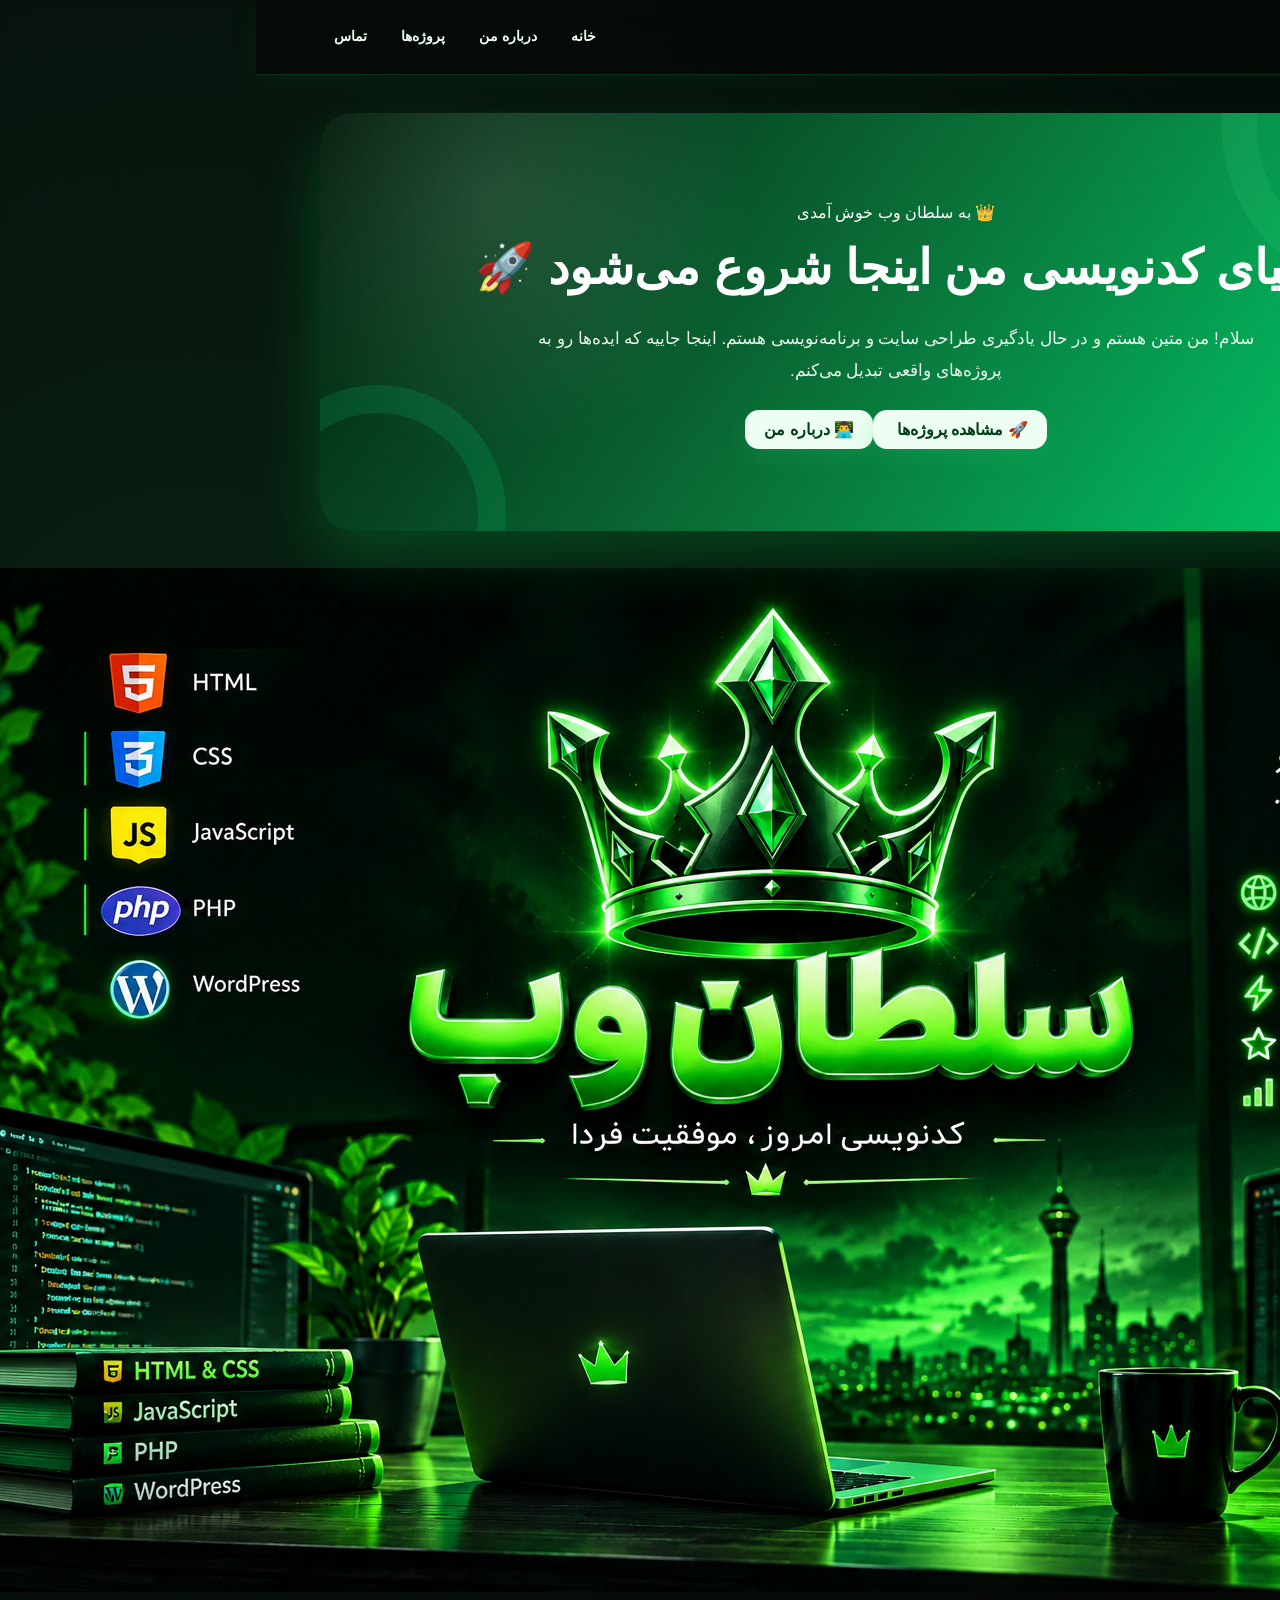
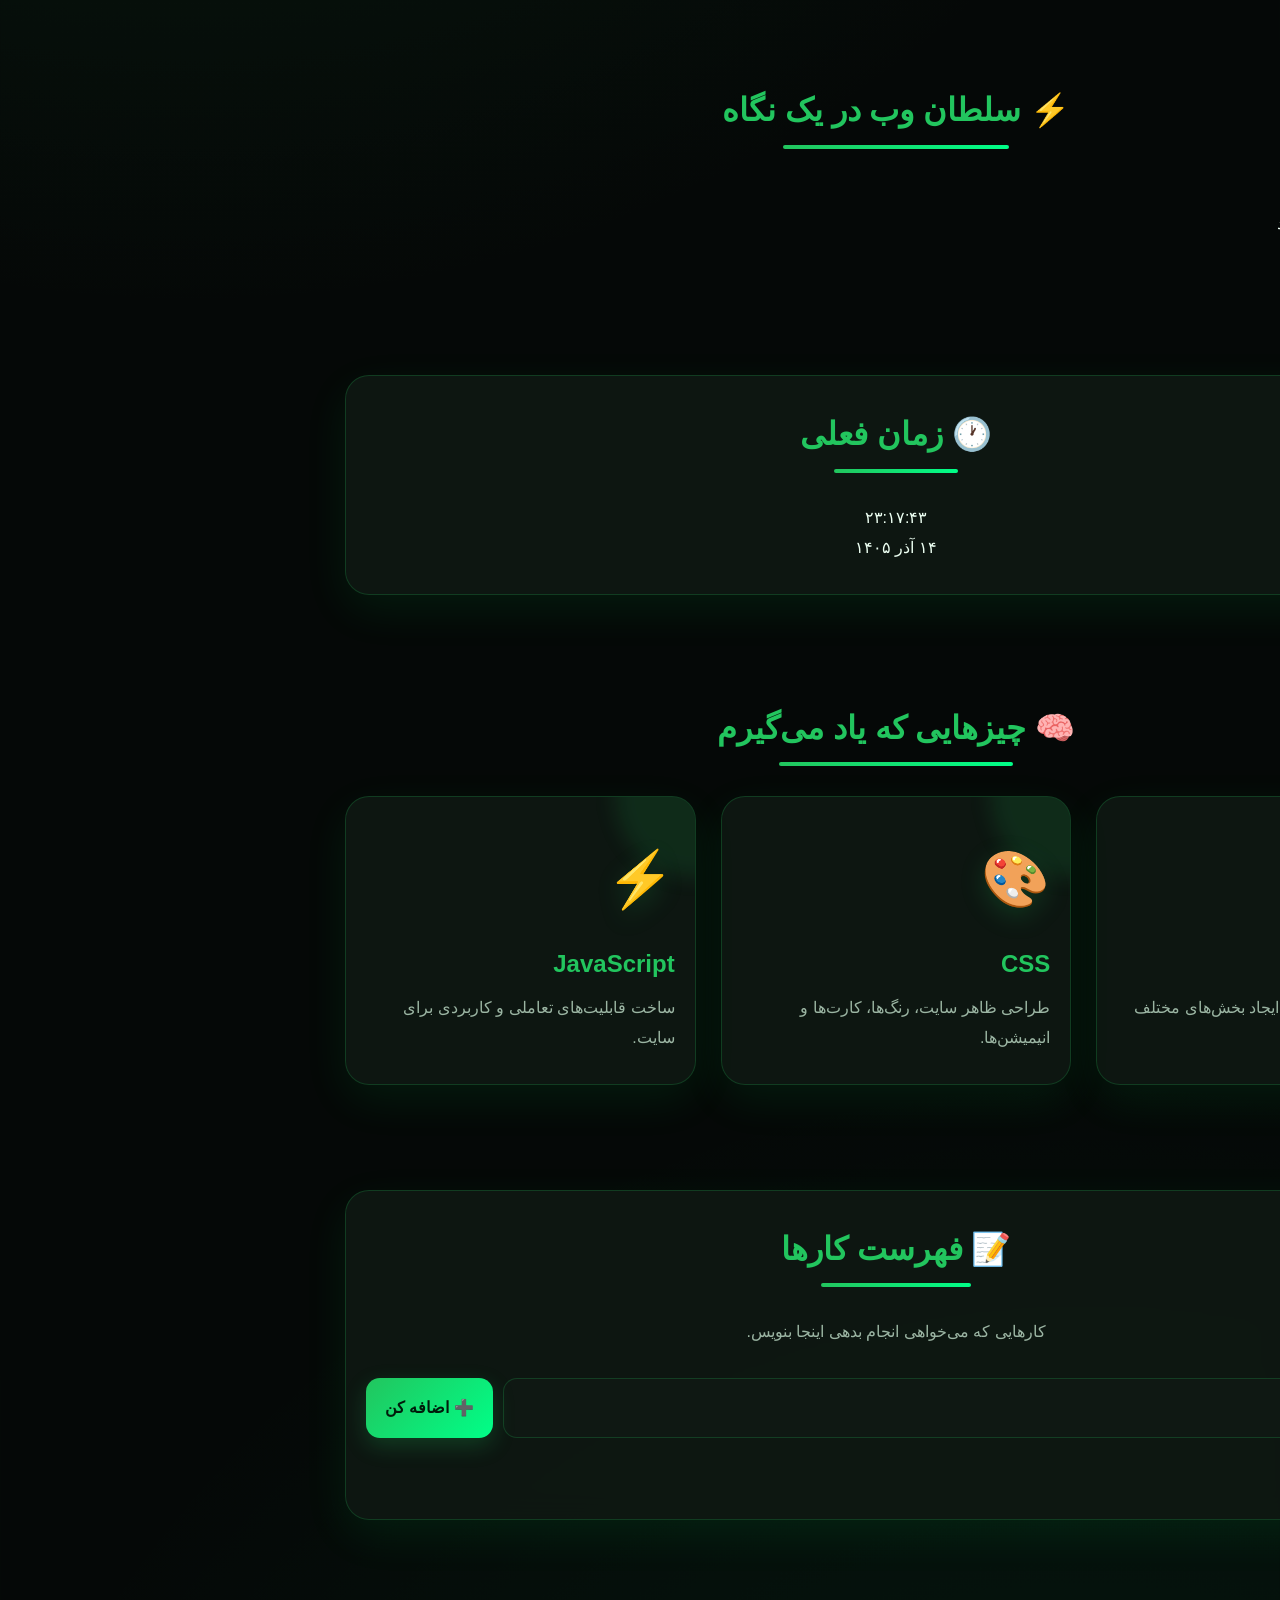
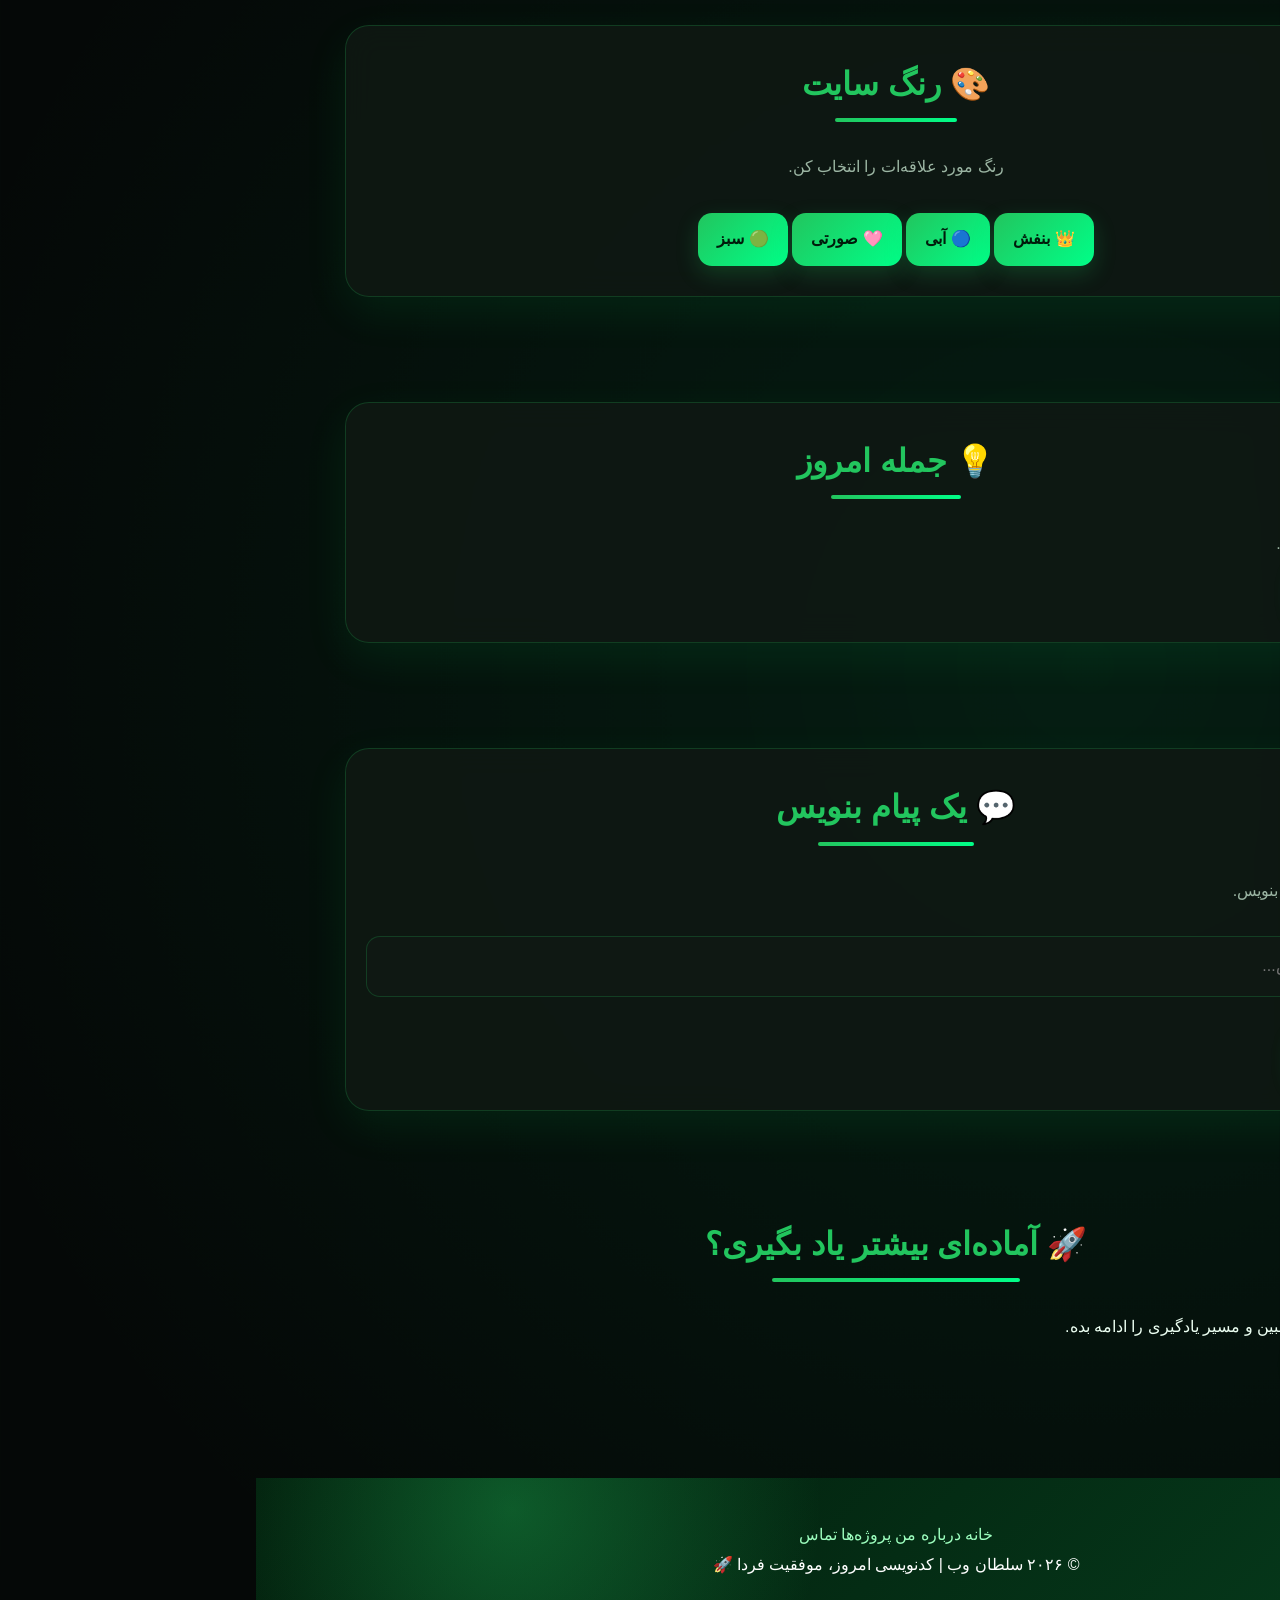
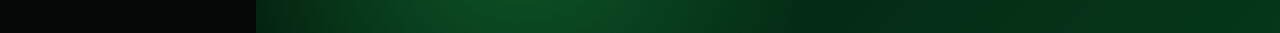
==== commit dc7e0f16: "Update index.html" ====
--- a/index.html
+++ b/index.html
@@ -17,10 +17,7 @@
 
 <body>
 
-  <!-- =========================
-       👑 هدر سایت
-  ========================== -->
-
+  <!-- هدر -->
   <header class="site-header">
 
     <a class="logo" href="index.html">
@@ -39,10 +36,7 @@
 
   <main>
 
-    <!-- =========================
-         🚀 بخش اصلی
-    ========================== -->
-
+    <!-- بخش اصلی -->
     <section class="hero">
 
       <div class="hero-badge">
@@ -74,24 +68,18 @@
     </section>
 
 
-    <!-- =========================
-         🖼️ لوگو
-    ========================== -->
-
+    <!-- تصویر جدید سلطان وب -->
     <section class="main-logo">
 
       <img
-        src="sultan-web.jpg"
+        src="sultan-web.png"
         alt="سلطان وب - کدنویسی امروز، موفقیت فردا"
       >
 
     </section>
 
 
-    <!-- =========================
-         ⚡ اطلاعات سریع
-    ========================== -->
-
+    <!-- معرفی کوتاه -->
     <section class="container">
 
       <h2 class="section-title">
@@ -120,10 +108,7 @@
     </section>
 
 
-    <!-- =========================
-         🕐 ساعت
-    ========================== -->
-
+    <!-- ساعت -->
     <section class="container">
 
       <div class="card center">
@@ -145,10 +130,7 @@
     </section>
 
 
-    <!-- =========================
-         🧠 مهارت‌ها
-    ========================== -->
-
+    <!-- مهارت‌ها -->
     <section class="container">
 
       <h2 class="section-title">
@@ -224,109 +206,7 @@
     </section>
 
 
-    <!-- =========================
-         🔢 شمارنده
-    ========================== -->
-
-    <section class="container">
-
-      <div class="card counter">
-
-        <h2>
-          🔢 شمارنده
-        </h2>
-
-        <span id="counter">
-          0
-        </span>
-
-        <div>
-
-          <button
-            id="decrease"
-            class="btn"
-            type="button"
-          >
-            ➖ کم کن
-          </button>
-
-          <button
-            id="increase"
-            class="btn"
-            type="button"
-          >
-            ➕ زیاد کن
-          </button>
-
-          <button
-            id="reset"
-            class="btn secondary-btn"
-            type="button"
-          >
-            🔄 صفر
-          </button>
-
-        </div>
-
-      </div>
-
-    </section>
-
-
-    <!-- =========================
-         ❤️ نظرسنجی
-    ========================== -->
-
-    <section class="container">
-
-      <div class="card votes">
-
-        <h2>
-          ❤️ نظرت درباره سایت چیه؟
-        </h2>
-
-        <div id="votes">
-          👍 0 | 👎 0
-        </div>
-
-        <button
-          id="like"
-          class="btn"
-          type="button"
-        >
-          👍 دوست دارم
-        </button>
-
-        <button
-          id="dislike"
-          class="btn secondary-btn"
-          type="button"
-        >
-          👎 زیاد دوست ندارم
-        </button>
-
-        <button
-          id="resetVotes"
-          class="btn secondary-btn"
-          type="button"
-        >
-          🔄 صفر کردن
-        </button>
-
-        <p
-          id="voteMessage"
-          class="message"
-        ></p>
-
-      </div>
-
-    </section>
-
-
-    <!-- =========================
-         📝 فهرست کارها
-    ========================== -->
-
+    <!-- فهرست کارها -->
     <section class="container">
 
       <div class="card">
@@ -341,10 +221,7 @@
 
         <br>
 
-        <form
-          id="todoForm"
-          class="todo-form"
-        >
+        <form id="todoForm" class="todo-form">
 
           <input
             id="todoInput"
@@ -379,10 +256,7 @@
     </section>
 
 
-    <!-- =========================
-         🎨 رنگ سایت
-    ========================== -->
-
+    <!-- انتخاب رنگ -->
     <section class="container">
 
       <div class="card center">
@@ -438,10 +312,7 @@
     </section>
 
 
-    <!-- =========================
-         💡 جمله امروز
-    ========================== -->
-
+    <!-- جمله امروز -->
     <section class="container">
 
       <div class="card quote-box">
@@ -467,10 +338,7 @@
     </section>
 
 
-    <!-- =========================
-         💬 پیام شخصی
-    ========================== -->
-
+    <!-- پیام شخصی -->
     <section class="container">
 
       <div class="card custom-message">
@@ -510,10 +378,7 @@
     </section>
 
 
-    <!-- =========================
-         🚀 دعوت به پروژه‌ها
-    ========================== -->
-
+    <!-- دعوت به پروژه‌ها -->
     <section class="container">
 
       <div class="cta">
@@ -540,10 +405,7 @@
   </main>
 
 
-  <!-- =========================
-       ⬆️ دکمه بالا
-  ========================== -->
-
+  <!-- دکمه رفتن به بالا -->
   <button
     id="topButton"
     class="top-button"
@@ -554,10 +416,7 @@
   </button>
 
 
-  <!-- =========================
-       🤖 دستیار سلطان وب
-  ========================== -->
-
+  <!-- ربات -->
   <div id="chatbot">
 
     <button
@@ -671,10 +530,7 @@
   </div>
 
 
-  <!-- =========================
-       👑 فوتر
-  ========================== -->
-
+  <!-- فوتر -->
   <footer class="site-footer">
 
     <div class="footer-links">
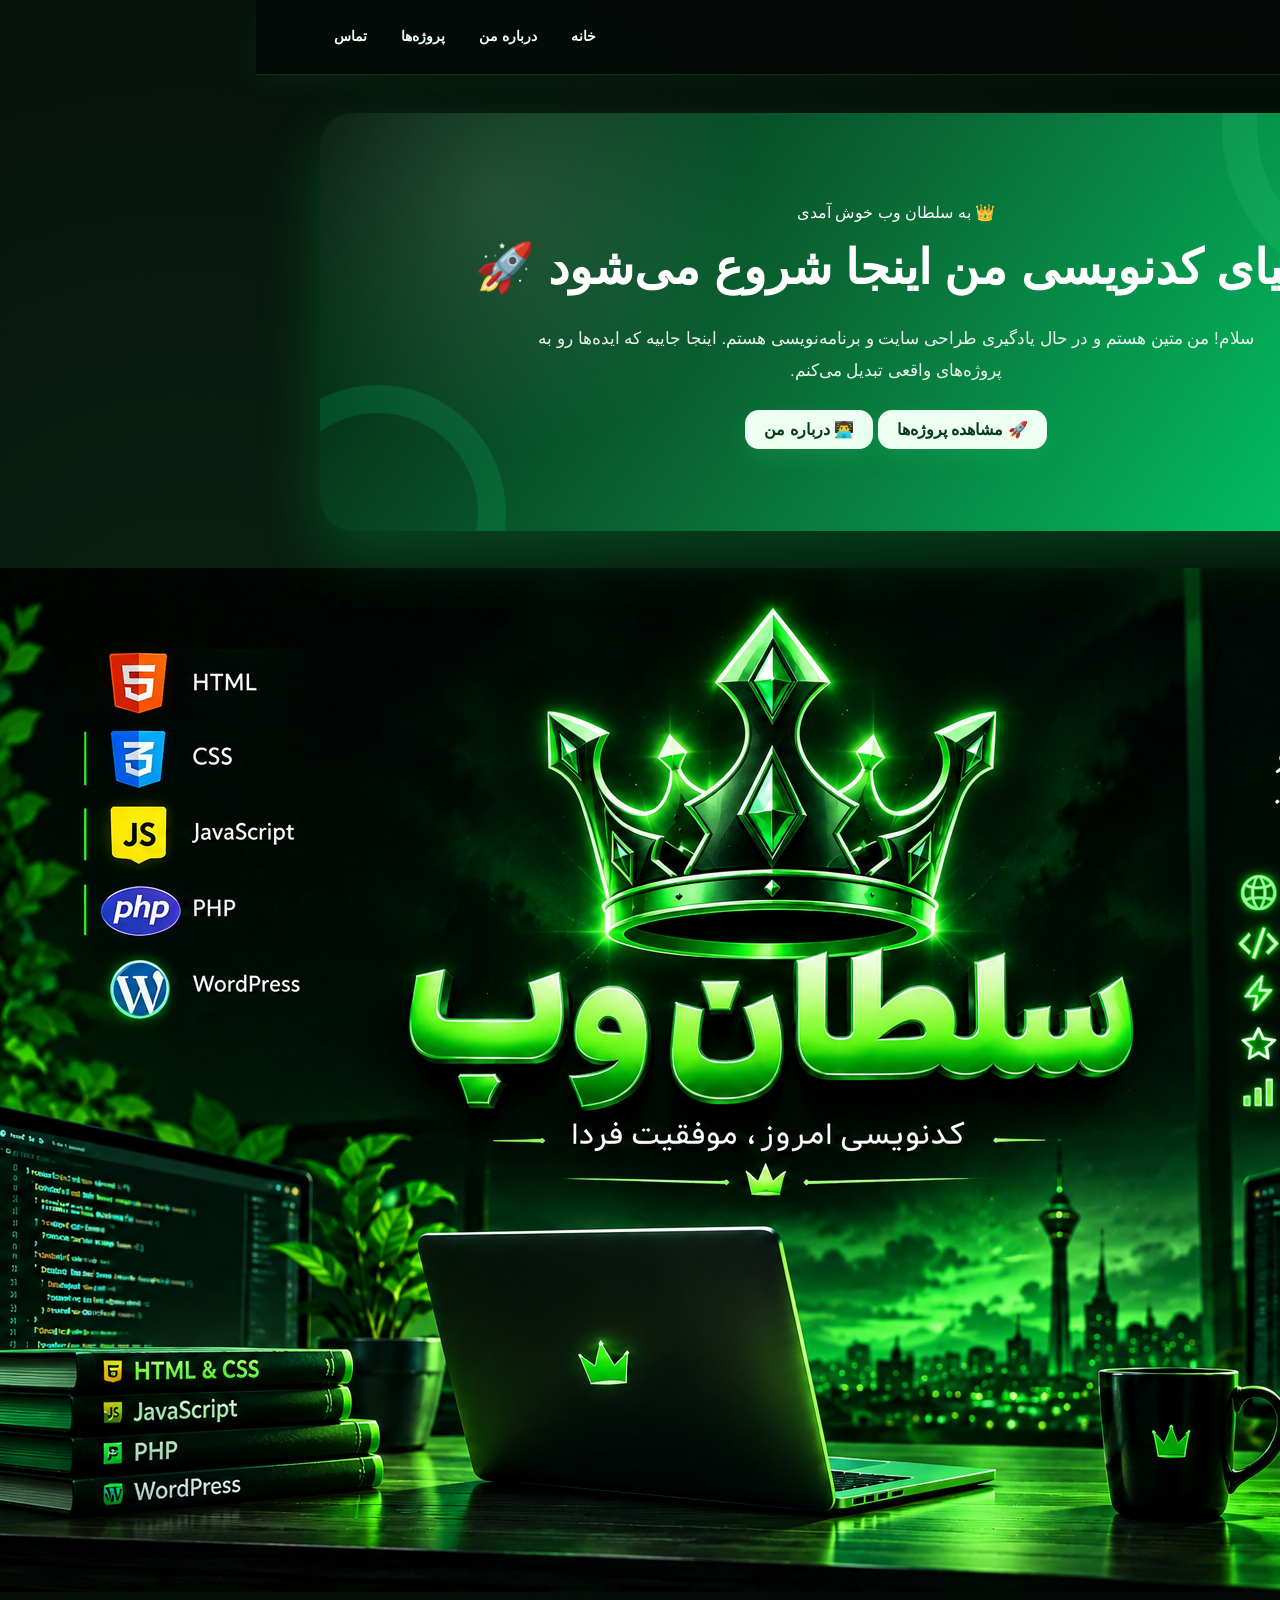
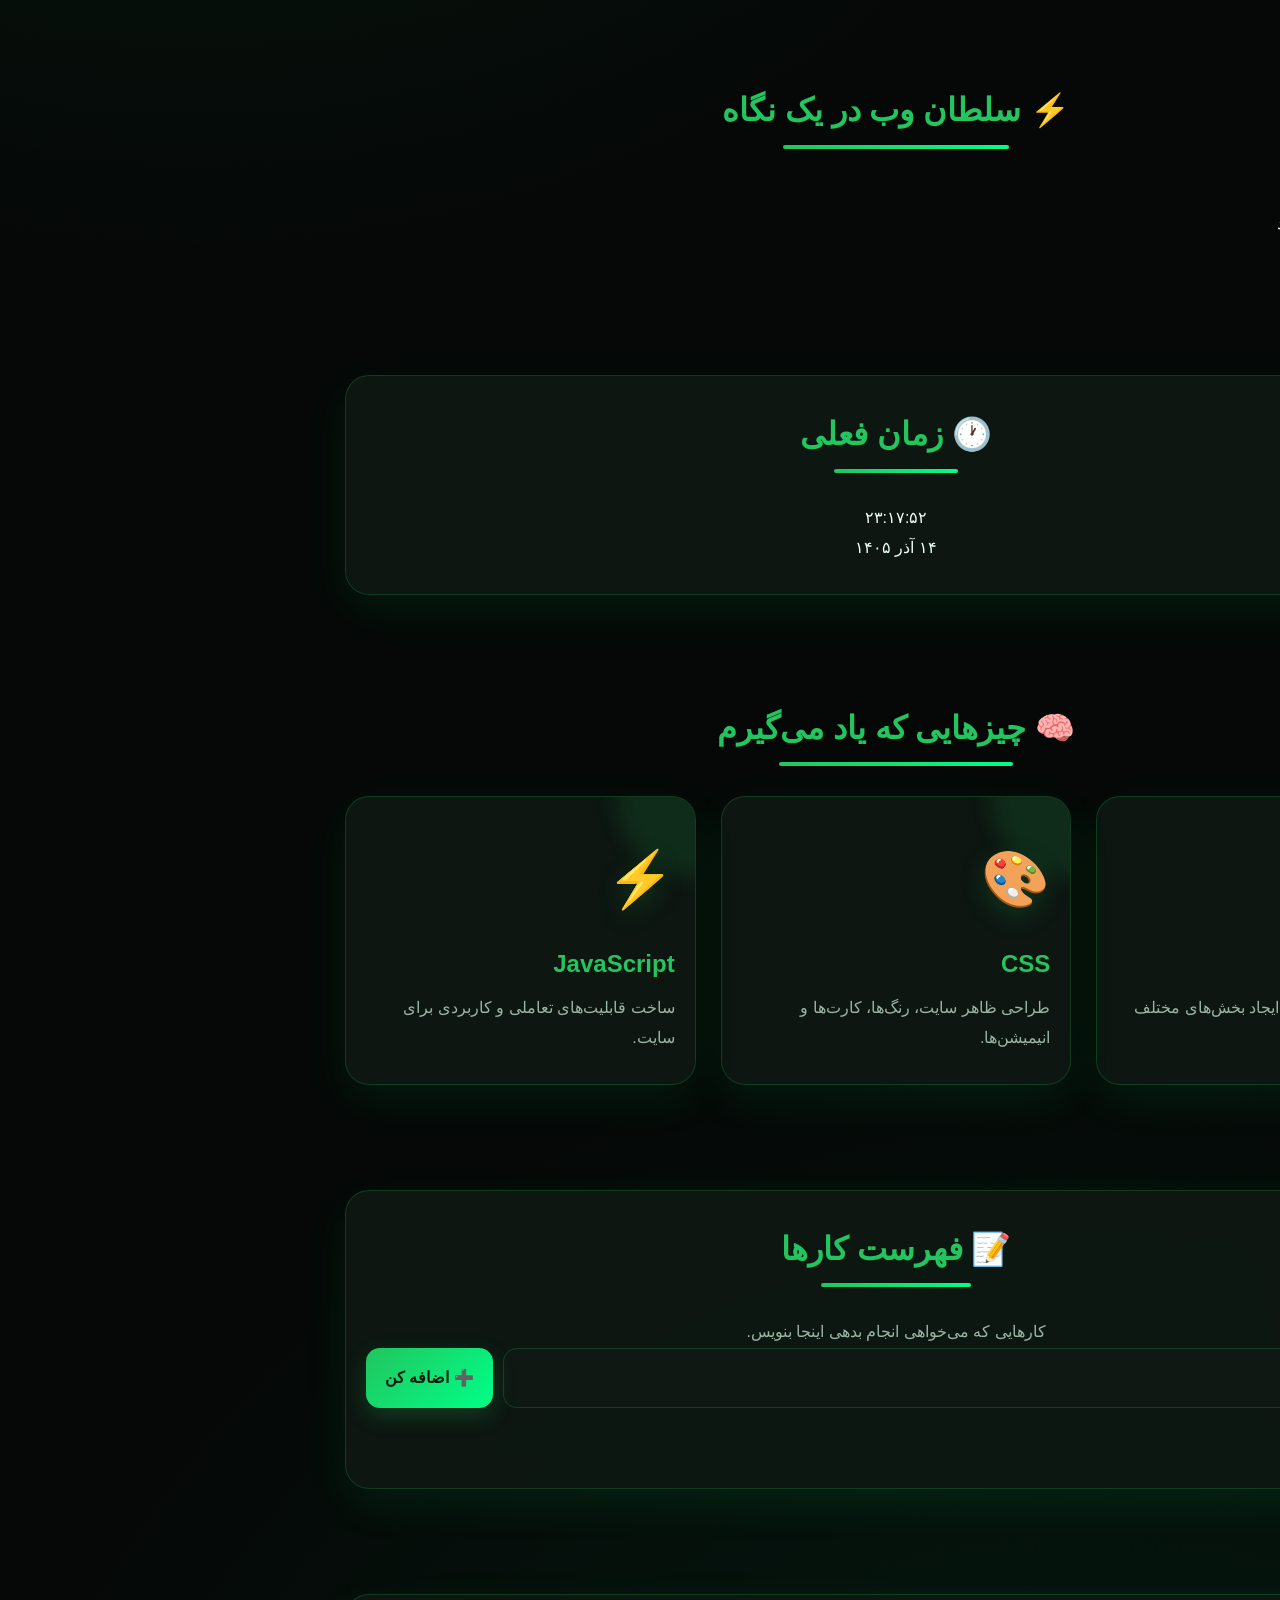
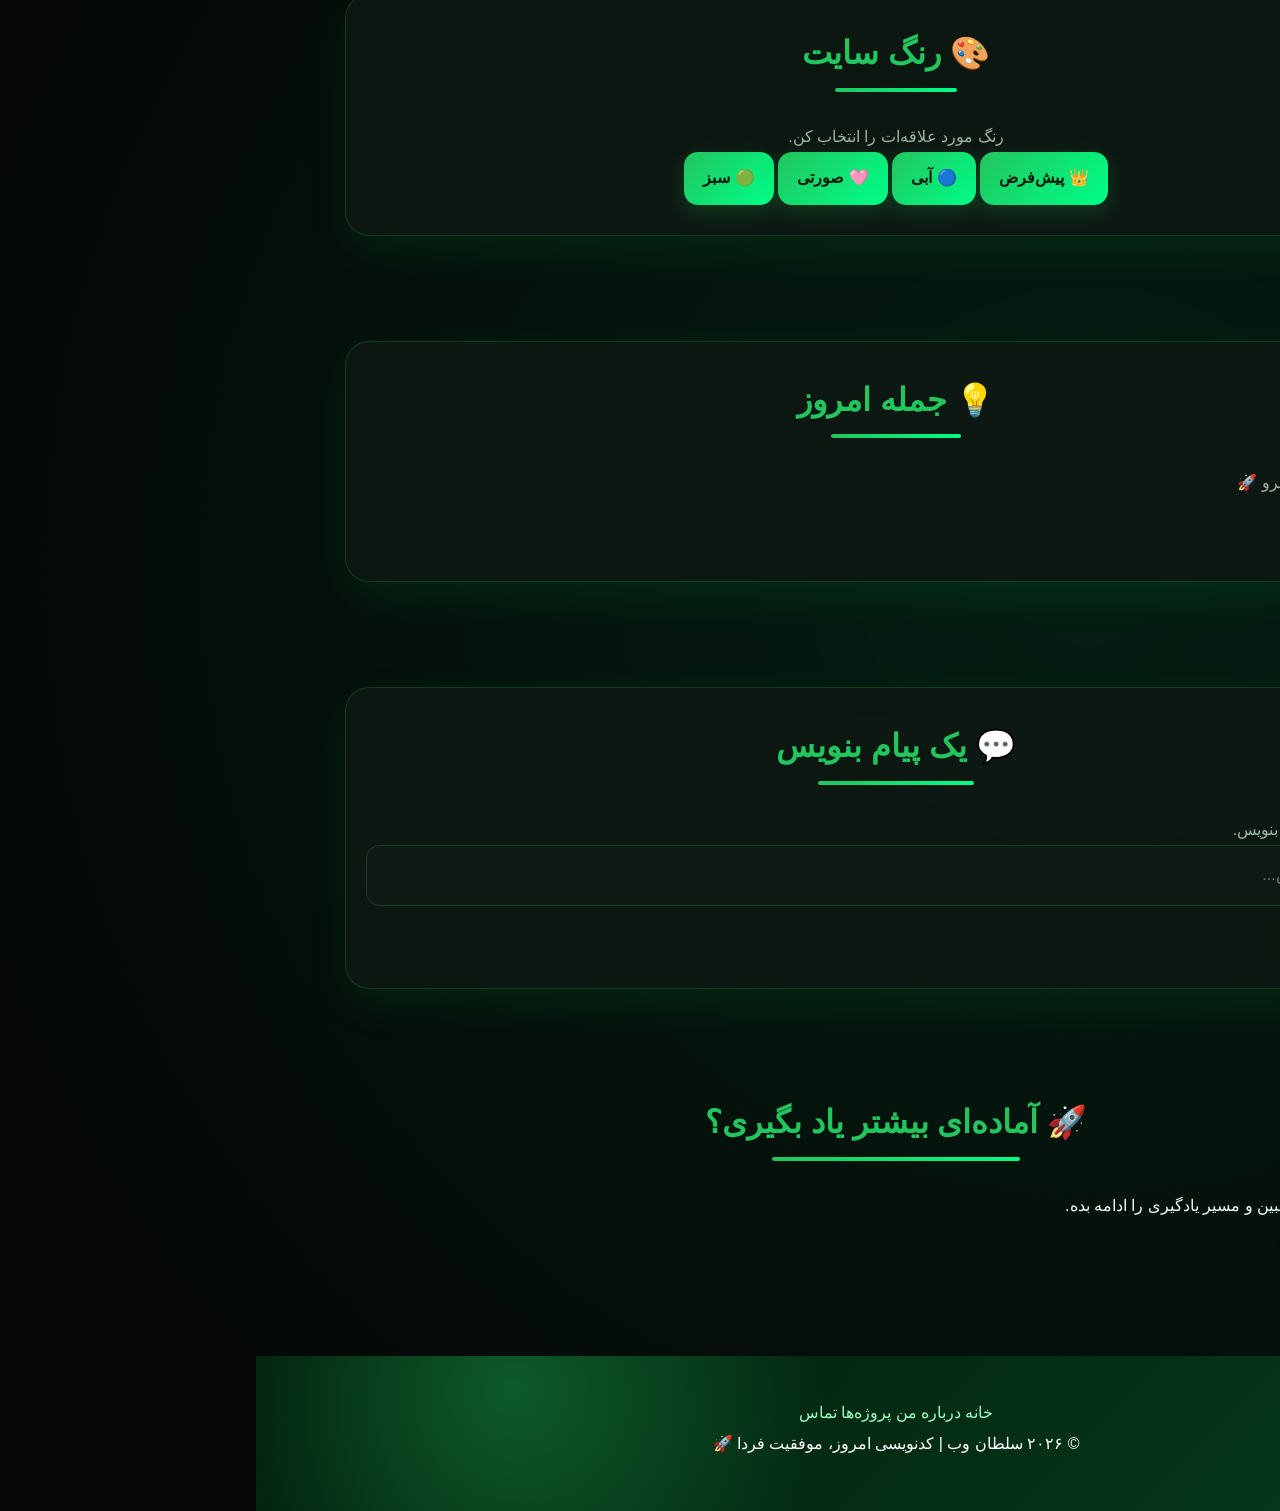
==== commit af4b3a39: "Update index.html" ====
--- a/index.html
+++ b/index.html
@@ -4,563 +4,305 @@
 <head>
   <meta charset="UTF-8">
   <meta name="viewport" content="width=device-width, initial-scale=1.0">
-
-  <title>سلطان وب | صفحه اصلی</title>
-
-  <meta
-    name="description"
-    content="سلطان وب؛ یک سایت تمرینی برای یادگیری HTML، CSS و JavaScript"
-  >
-
+  <title>سلطان وب | خانه</title>
+  <meta name="description" content="سلطان وب؛ سایت شخصی و تمرینی متین برای یادگیری برنامه‌نویسی">
   <link rel="stylesheet" href="style.css">
 </head>
 
 <body>
 
-  <!-- هدر -->
-  <header class="site-header">
-
-    <a class="logo" href="index.html">
-      👑 سلطان وب
+<header class="site-header">
+  <a class="logo" href="index.html">👑 سلطان وب</a>
+
+  <nav class="nav-menu">
+    <a class="active" href="index.html">خانه</a>
+    <a href="about.html">درباره من</a>
+    <a href="projects.html">پروژه‌ها</a>
+    <a href="contact.html">تماس</a>
+  </nav>
+</header>
+
+<main>
+
+<section class="hero">
+  <div class="hero-badge">👑 به سلطان وب خوش آمدی</div>
+
+  <h1>
+    دنیای کدنویسی من
+    <span>اینجا شروع می‌شود 🚀</span>
+  </h1>
+
+  <p>
+    سلام! من متین هستم و در حال یادگیری طراحی سایت و برنامه‌نویسی هستم.
+    اینجا جاییه که ایده‌ها رو به پروژه‌های واقعی تبدیل می‌کنم.
+  </p>
+
+  <div class="hero-buttons">
+    <a class="btn" href="projects.html">🚀 مشاهده پروژه‌ها</a>
+    <a class="btn secondary-btn" href="about.html">👨‍💻 درباره من</a>
+  </div>
+</section>
+
+<section class="main-logo">
+  <img src="sultan-web.png" alt="سلطان وب">
+</section>
+
+<section class="container">
+  <h2 class="section-title">⚡ سلطان وب در یک نگاه</h2>
+
+  <div class="quick-info">
+    <div class="info-box">
+      <strong>💻</strong>
+      <span>یادگیری برنامه‌نویسی</span>
+    </div>
+
+    <div class="info-box">
+      <strong>🚀</strong>
+      <span>ساخت پروژه‌های جدید</span>
+    </div>
+
+    <div class="info-box">
+      <strong>👑</strong>
+      <span>پیشرفت قدم‌به‌قدم</span>
+    </div>
+  </div>
+</section>
+
+<section class="container">
+  <div class="card center">
+    <h2>🕐 زمان فعلی</h2>
+    <div id="clock" class="clock">--:--:--</div>
+    <div id="date" class="date">در حال دریافت تاریخ...</div>
+  </div>
+</section>
+
+<section class="container">
+  <h2 class="section-title">🧠 چیزهایی که یاد می‌گیرم</h2>
+
+  <div class="cards">
+
+    <article class="card">
+      <div class="emoji">🌐</div>
+      <h3>HTML</h3>
+      <p>ساختار صفحات وب و ایجاد بخش‌های مختلف سایت.</p>
+      <div class="skill-bar">
+        <span style="width:75%"></span>
+      </div>
+    </article>
+
+    <article class="card">
+      <div class="emoji">🎨</div>
+      <h3>CSS</h3>
+      <p>طراحی ظاهر سایت، رنگ‌ها، کارت‌ها و انیمیشن‌ها.</p>
+      <div class="skill-bar">
+        <span style="width:65%"></span>
+      </div>
+    </article>
+
+    <article class="card">
+      <div class="emoji">⚡</div>
+      <h3>JavaScript</h3>
+      <p>ساخت قابلیت‌های تعاملی و کاربردی برای سایت.</p>
+      <div class="skill-bar">
+        <span style="width:45%"></span>
+      </div>
+    </article>
+
+  </div>
+</section>
+
+<section class="container">
+  <div class="card">
+
+    <h2 class="section-title">📝 فهرست کارها</h2>
+
+    <p class="center">
+      کارهایی که می‌خواهی انجام بدهی اینجا بنویس.
+    </p>
+
+    <form id="todoForm" class="todo-form">
+
+      <input
+        id="todoInput"
+        type="text"
+        placeholder="مثلاً: تمرین CSS"
+        autocomplete="off"
+      >
+
+      <button class="btn" type="submit">
+        ➕ اضافه کن
+      </button>
+
+    </form>
+
+    <ul id="todoList" class="todo-list"></ul>
+
+    <p id="todoInfo" class="todo-info">
+      تعداد کارها: 0
+    </p>
+
+  </div>
+</section>
+
+<section class="container">
+  <div class="card center">
+
+    <h2>🎨 رنگ سایت</h2>
+    <p>رنگ مورد علاقه‌ات را انتخاب کن.</p>
+
+    <div class="color-buttons">
+
+      <button class="color-button" data-color="default">
+        👑 پیش‌فرض
+      </button>
+
+      <button class="color-button" data-color="blue">
+        🔵 آبی
+      </button>
+
+      <button class="color-button" data-color="pink">
+        🩷 صورتی
+      </button>
+
+      <button class="color-button" data-color="green">
+        🟢 سبز
+      </button>
+
+    </div>
+
+  </div>
+</section>
+
+<section class="container">
+  <div class="card quote-box">
+
+    <h2>💡 جمله امروز</h2>
+
+    <p id="quote">
+      هر روز یک قدم جلوتر برو 🚀
+    </p>
+
+    <button id="newQuote" class="btn">
+      🔄 جمله جدید
+    </button>
+
+  </div>
+</section>
+
+<section class="container">
+  <div class="card custom-message">
+
+    <h2>💬 یک پیام بنویس</h2>
+
+    <p>هر چیزی دوست داری بنویس.</p>
+
+    <input
+      id="message"
+      class="text-input"
+      type="text"
+      placeholder="پیامت را اینجا بنویس..."
+    >
+
+    <button id="showMessage" class="btn">
+      ✨ نمایش پیام
+    </button>
+
+    <p id="customMessage"></p>
+
+  </div>
+</section>
+
+<section class="container">
+  <div class="cta">
+
+    <h2>🚀 آماده‌ای بیشتر یاد بگیری؟</h2>
+
+    <p>
+      پروژه‌های سلطان وب را ببین و مسیر یادگیری را ادامه بده.
+    </p>
+
+    <a class="btn" href="projects.html">
+      💻 دیدن پروژه‌ها
     </a>
 
-    <nav class="nav-menu">
-      <a href="index.html">خانه</a>
-      <a href="about.html">درباره من</a>
-      <a href="projects.html">پروژه‌ها</a>
-      <a href="contact.html">تماس</a>
-    </nav>
-
-  </header>
-
-
-  <main>
-
-    <!-- بخش اصلی -->
-    <section class="hero">
-
-      <div class="hero-badge">
-        👑 به سلطان وب خوش آمدی
-      </div>
-
-      <h1>
-        دنیای کدنویسی من
-        <span>اینجا شروع می‌شود 🚀</span>
-      </h1>
-
-      <p>
-        سلام! من متین هستم و در حال یادگیری طراحی سایت و برنامه‌نویسی هستم.
-        اینجا جاییه که ایده‌ها رو به پروژه‌های واقعی تبدیل می‌کنم.
-      </p>
-
-      <div class="hero-buttons">
-
-        <a class="btn" href="projects.html">
-          🚀 مشاهده پروژه‌ها
-        </a>
-
-        <a class="btn secondary-btn" href="about.html">
-          👨‍💻 درباره من
-        </a>
-
-      </div>
-
-    </section>
-
-
-    <!-- تصویر جدید سلطان وب -->
-    <section class="main-logo">
-
-      <img
-        src="sultan-web.png"
-        alt="سلطان وب - کدنویسی امروز، موفقیت فردا"
+  </div>
+</section>
+
+</main>
+
+<button id="topButton" class="top-button">↑</button>
+
+<!-- ربات -->
+<div id="chatbot">
+
+  <button id="chat-toggle" class="chat-toggle">
+    🤖
+  </button>
+
+  <div id="chat-window" class="chat-window">
+
+    <div class="chat-header">
+      <span>🤖 دستیار سلطان وب</span>
+
+      <button id="chat-close">
+        ✕
+      </button>
+    </div>
+
+    <div id="chat-messages" class="chat-messages">
+
+      <div class="bot-message">
+        سلام 👋 من دستیار سلطان وب هستم!
+      </div>
+
+      <div class="bot-message">
+        درباره سایت، پروژه‌ها یا برنامه‌نویسی سؤال کن.
+      </div>
+
+    </div>
+
+    <div class="chat-questions">
+
+      <button data-question="سلام">👋 سلام</button>
+      <button data-question="سلطان وب چیست؟">👑 سایت چیست؟</button>
+      <button data-question="چه مهارت‌هایی دارم؟">💻 مهارت‌ها</button>
+      <button data-question="پروژه‌ها کجاست؟">🚀 پروژه‌ها</button>
+      <button data-question="چطور با من تماس بگیرم؟">📩 تماس</button>
+
+    </div>
+
+    <form id="chat-form" class="chat-form">
+
+      <input
+        id="chat-input"
+        type="text"
+        placeholder="پیامت را بنویس..."
+        autocomplete="off"
       >
 
-    </section>
-
-
-    <!-- معرفی کوتاه -->
-    <section class="container">
-
-      <h2 class="section-title">
-        ⚡ سلطان وب در یک نگاه
-      </h2>
-
-      <div class="quick-info">
-
-        <div class="info-box">
-          <strong>💻</strong>
-          <span>یادگیری برنامه‌نویسی</span>
-        </div>
-
-        <div class="info-box">
-          <strong>🚀</strong>
-          <span>ساخت پروژه‌های جدید</span>
-        </div>
-
-        <div class="info-box">
-          <strong>👑</strong>
-          <span>پیشرفت قدم‌به‌قدم</span>
-        </div>
-
-      </div>
-
-    </section>
-
-
-    <!-- ساعت -->
-    <section class="container">
-
-      <div class="card center">
-
-        <h2>
-          🕐 زمان فعلی
-        </h2>
-
-        <div id="clock" class="clock">
-          --:--:--
-        </div>
-
-        <div id="date" class="date">
-          در حال دریافت تاریخ...
-        </div>
-
-      </div>
-
-    </section>
-
-
-    <!-- مهارت‌ها -->
-    <section class="container">
-
-      <h2 class="section-title">
-        🧠 چیزهایی که یاد می‌گیرم
-      </h2>
-
-      <div class="cards">
-
-        <article class="card">
-
-          <div class="emoji">
-            🌐
-          </div>
-
-          <h3>
-            HTML
-          </h3>
-
-          <p>
-            ساختار صفحات وب و ایجاد بخش‌های مختلف سایت.
-          </p>
-
-          <div class="skill-bar">
-            <span style="width: 75%;"></span>
-          </div>
-
-        </article>
-
-
-        <article class="card">
-
-          <div class="emoji">
-            🎨
-          </div>
-
-          <h3>
-            CSS
-          </h3>
-
-          <p>
-            طراحی ظاهر سایت، رنگ‌ها، کارت‌ها و انیمیشن‌ها.
-          </p>
-
-          <div class="skill-bar">
-            <span style="width: 65%;"></span>
-          </div>
-
-        </article>
-
-
-        <article class="card">
-
-          <div class="emoji">
-            ⚡
-          </div>
-
-          <h3>
-            JavaScript
-          </h3>
-
-          <p>
-            ساخت قابلیت‌های تعاملی و کاربردی برای سایت.
-          </p>
-
-          <div class="skill-bar">
-            <span style="width: 45%;"></span>
-          </div>
-
-        </article>
-
-      </div>
-
-    </section>
-
-
-    <!-- فهرست کارها -->
-    <section class="container">
-
-      <div class="card">
-
-        <h2 class="section-title">
-          📝 فهرست کارها
-        </h2>
-
-        <p class="center">
-          کارهایی که می‌خواهی انجام بدهی اینجا بنویس.
-        </p>
-
-        <br>
-
-        <form id="todoForm" class="todo-form">
-
-          <input
-            id="todoInput"
-            type="text"
-            placeholder="مثلاً: تمرین CSS"
-            autocomplete="off"
-          >
-
-          <button
-            class="btn"
-            type="submit"
-          >
-            ➕ اضافه کن
-          </button>
-
-        </form>
-
-        <ul
-          id="todoList"
-          class="todo-list"
-        ></ul>
-
-        <p
-          id="todoInfo"
-          class="todo-info"
-        >
-          تعداد کارها: 0
-        </p>
-
-      </div>
-
-    </section>
-
-
-    <!-- انتخاب رنگ -->
-    <section class="container">
-
-      <div class="card center">
-
-        <h2>
-          🎨 رنگ سایت
-        </h2>
-
-        <p>
-          رنگ مورد علاقه‌ات را انتخاب کن.
-        </p>
-
-        <br>
-
-        <div class="color-buttons">
-
-          <button
-            class="color-button"
-            data-color="default"
-            type="button"
-          >
-            👑 بنفش
-          </button>
-
-          <button
-            class="color-button"
-            data-color="blue"
-            type="button"
-          >
-            🔵 آبی
-          </button>
-
-          <button
-            class="color-button"
-            data-color="pink"
-            type="button"
-          >
-            🩷 صورتی
-          </button>
-
-          <button
-            class="color-button"
-            data-color="green"
-            type="button"
-          >
-            🟢 سبز
-          </button>
-
-        </div>
-
-      </div>
-
-    </section>
-
-
-    <!-- جمله امروز -->
-    <section class="container">
-
-      <div class="card quote-box">
-
-        <h2>
-          💡 جمله امروز
-        </h2>
-
-        <p id="quote">
-          در حال دریافت جمله...
-        </p>
-
-        <button
-          id="newQuote"
-          class="btn"
-          type="button"
-        >
-          🔄 جمله جدید
-        </button>
-
-      </div>
-
-    </section>
-
-
-    <!-- پیام شخصی -->
-    <section class="container">
-
-      <div class="card custom-message">
-
-        <h2>
-          💬 یک پیام بنویس
-        </h2>
-
-        <p>
-          هر چیزی دوست داری بنویس.
-        </p>
-
-        <br>
-
-        <input
-          id="message"
-          class="text-input"
-          type="text"
-          placeholder="پیامت را اینجا بنویس..."
-        >
-
-        <br>
-        <br>
-
-        <button
-          id="showMessage"
-          class="btn"
-          type="button"
-        >
-          ✨ نمایش پیام
-        </button>
-
-        <p id="customMessage"></p>
-
-      </div>
-
-    </section>
-
-
-    <!-- دعوت به پروژه‌ها -->
-    <section class="container">
-
-      <div class="cta">
-
-        <h2>
-          🚀 آماده‌ای بیشتر یاد بگیری؟
-        </h2>
-
-        <p>
-          پروژه‌های سلطان وب را ببین و مسیر یادگیری را ادامه بده.
-        </p>
-
-        <a
-          class="btn"
-          href="projects.html"
-        >
-          💻 دیدن پروژه‌ها
-        </a>
-
-      </div>
-
-    </section>
-
-  </main>
-
-
-  <!-- دکمه رفتن به بالا -->
-  <button
-    id="topButton"
-    class="top-button"
-    type="button"
-    aria-label="رفتن به بالای صفحه"
-  >
-    ↑
-  </button>
-
-
-  <!-- ربات -->
-  <div id="chatbot">
-
-    <button
-      id="chat-toggle"
-      class="chat-toggle"
-      type="button"
-      aria-label="باز کردن دستیار"
-    >
-      🤖
-    </button>
-
-
-    <div
-      id="chat-window"
-      class="chat-window"
-    >
-
-      <div class="chat-header">
-
-        <span>
-          🤖 دستیار سلطان وب
-        </span>
-
-        <button
-          id="chat-close"
-          type="button"
-          aria-label="بستن"
-        >
-          ✕
-        </button>
-
-      </div>
-
-
-      <div
-        id="chat-messages"
-        class="chat-messages"
-      >
-
-        <div class="bot-message">
-          سلام 👋 من دستیار سلطان وب هستم!
-        </div>
-
-        <div class="bot-message">
-          درباره سایت، پروژه‌ها یا برنامه‌نویسی سؤال کن.
-        </div>
-
-      </div>
-
-
-      <div class="chat-questions">
-
-        <button
-          type="button"
-          data-question="سلام"
-        >
-          👋 سلام
-        </button>
-
-        <button
-          type="button"
-          data-question="سلطان وب چیست؟"
-        >
-          👑 سایت چیست؟
-        </button>
-
-        <button
-          type="button"
-          data-question="چه مهارت‌هایی دارم؟"
-        >
-          💻 مهارت‌ها
-        </button>
-
-        <button
-          type="button"
-          data-question="پروژه‌ها کجاست؟"
-        >
-          🚀 پروژه‌ها
-        </button>
-
-        <button
-          type="button"
-          data-question="چطور با من تماس بگیرم؟"
-        >
-          📩 تماس
-        </button>
-
-      </div>
-
-
-      <form
-        id="chat-form"
-        class="chat-form"
-      >
-
-        <input
-          id="chat-input"
-          type="text"
-          placeholder="پیامت را بنویس..."
-          autocomplete="off"
-        >
-
-        <button type="submit">
-          ارسال
-        </button>
-
-      </form>
-
-    </div>
-
-  </div>
-
-
-  <!-- فوتر -->
-  <footer class="site-footer">
-
-    <div class="footer-links">
-
-      <a href="index.html">
-        خانه
-      </a>
-
-      <a href="about.html">
-        درباره من
-      </a>
-
-      <a href="projects.html">
-        پروژه‌ها
-      </a>
-
-      <a href="contact.html">
-        تماس
-      </a>
-
-    </div>
-
-    <p class="copyright">
-      © ۲۰۲۶ سلطان وب | کدنویسی امروز، موفقیت فردا 🚀
-    </p>
-
-  </footer>
-
-
-  <script src="script.js"></script>
+      <button type="submit">ارسال</button>
+
+    </form>
+
+  </div>
+</div>
+
+<footer class="site-footer">
+
+  <div class="footer-links">
+    <a href="index.html">خانه</a>
+    <a href="about.html">درباره من</a>
+    <a href="projects.html">پروژه‌ها</a>
+    <a href="contact.html">تماس</a>
+  </div>
+
+  <p>
+    © ۲۰۲۶ سلطان وب | کدنویسی امروز، موفقیت فردا 🚀
+  </p>
+
+</footer>
+
+<script src="script.js"></script>
 
 </body>
 </html>
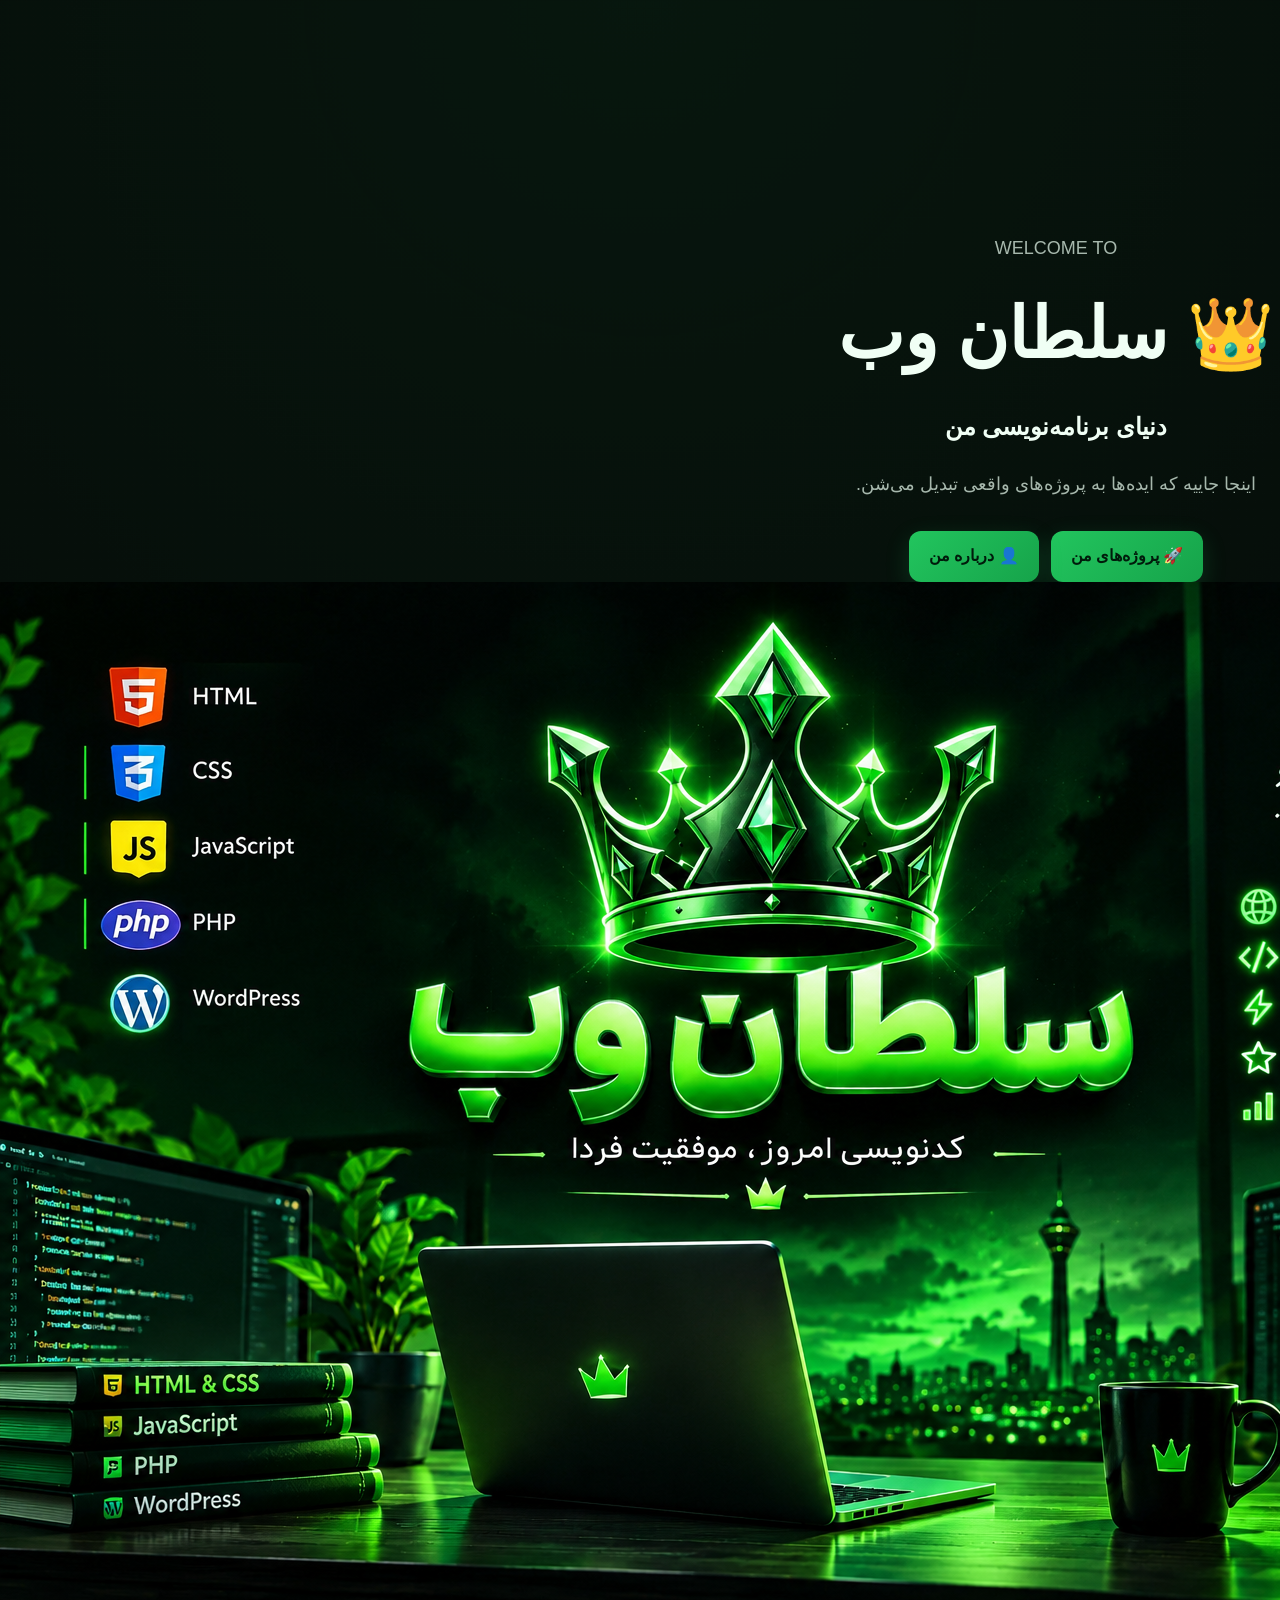
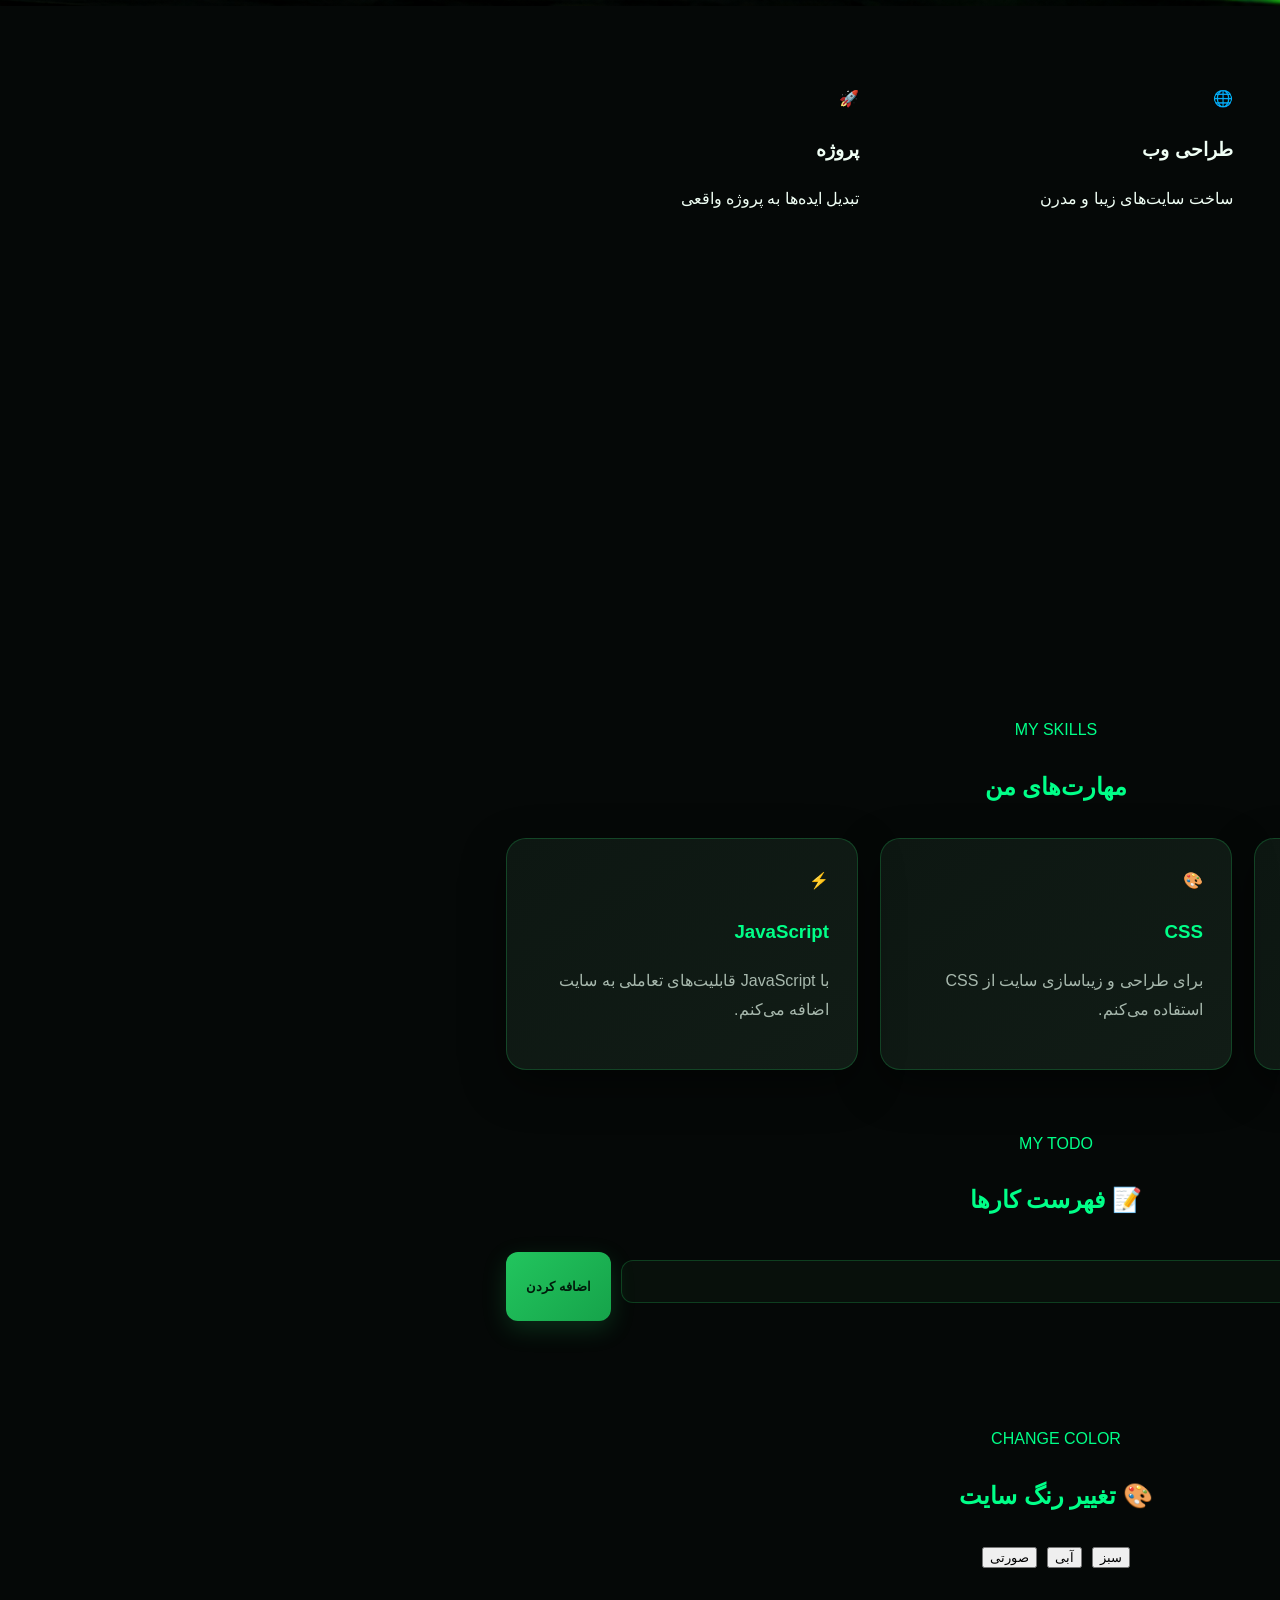
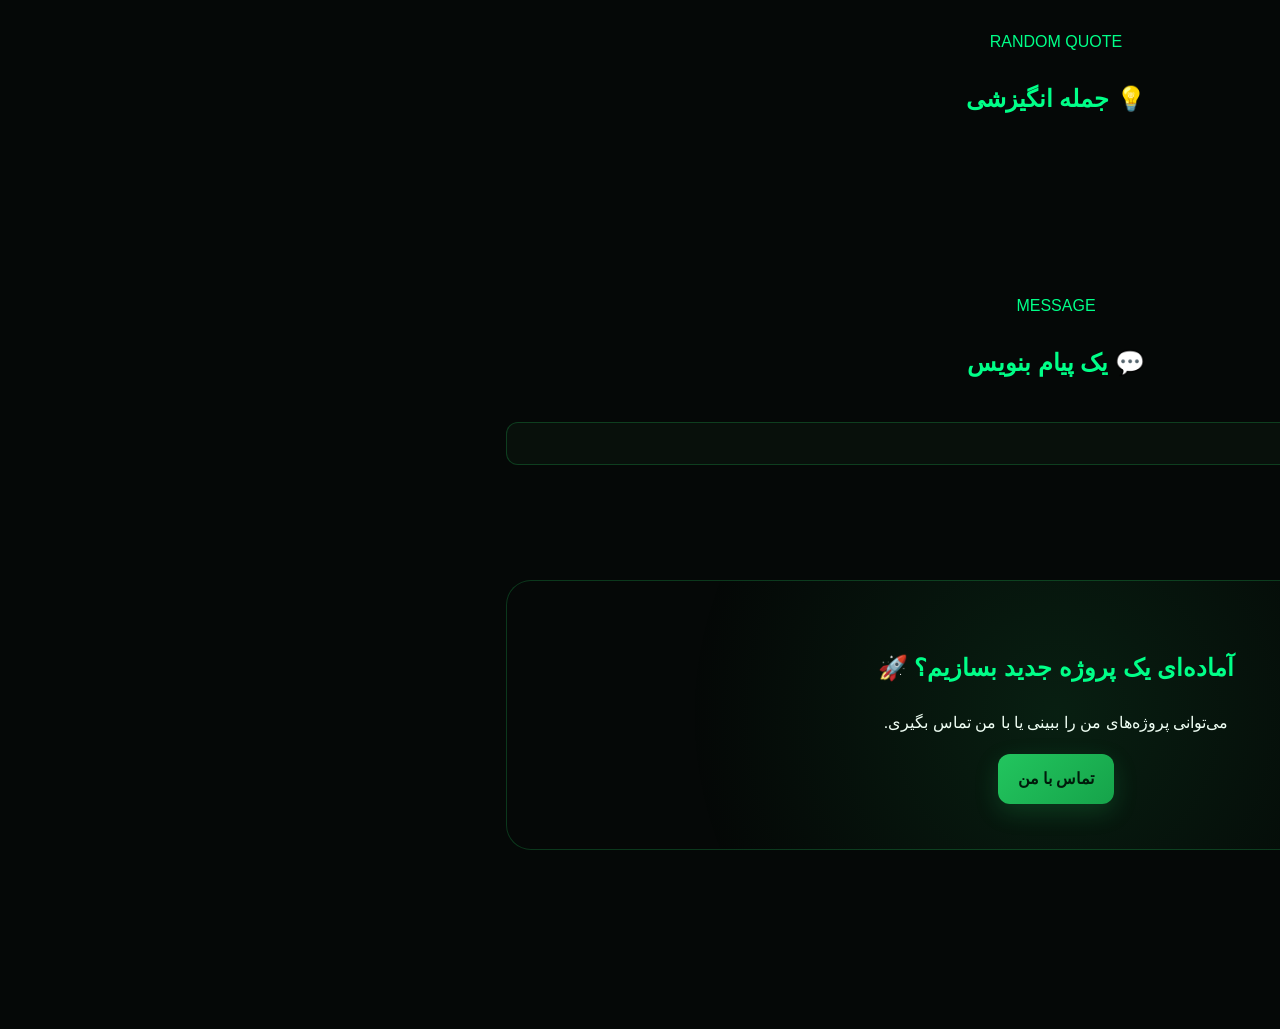
==== commit cb9d659b: "Update index.html" ====
--- a/index.html
+++ b/index.html
@@ -1,306 +1,442 @@
 <!DOCTYPE html>
 <html lang="fa" dir="rtl">
-
 <head>
-  <meta charset="UTF-8">
-  <meta name="viewport" content="width=device-width, initial-scale=1.0">
-  <title>سلطان وب | خانه</title>
-  <meta name="description" content="سلطان وب؛ سایت شخصی و تمرینی متین برای یادگیری برنامه‌نویسی">
-  <link rel="stylesheet" href="style.css">
+    <meta charset="UTF-8">
+    <meta name="viewport" content="width=device-width, initial-scale=1.0">
+
+    <title>سلطان وب | سایت حرفه‌ای</title>
+
+    <link rel="stylesheet" href="style.css">
 </head>
 
 <body>
 
-<header class="site-header">
-  <a class="logo" href="index.html">👑 سلطان وب</a>
-
-  <nav class="nav-menu">
-    <a class="active" href="index.html">خانه</a>
-    <a href="about.html">درباره من</a>
-    <a href="projects.html">پروژه‌ها</a>
-    <a href="contact.html">تماس</a>
-  </nav>
+<header>
+    <div class="container nav-container">
+
+        <a href="index.html" class="logo">
+            👑 سلطان وب
+        </a>
+
+        <nav>
+            <a href="index.html">خانه</a>
+            <a href="about.html">درباره من</a>
+            <a href="projects.html">پروژه‌ها</a>
+            <a href="contact.html">تماس</a>
+        </nav>
+
+    </div>
 </header>
 
+
 <main>
 
-<section class="hero">
-  <div class="hero-badge">👑 به سلطان وب خوش آمدی</div>
-
-  <h1>
-    دنیای کدنویسی من
-    <span>اینجا شروع می‌شود 🚀</span>
-  </h1>
-
-  <p>
-    سلام! من متین هستم و در حال یادگیری طراحی سایت و برنامه‌نویسی هستم.
-    اینجا جاییه که ایده‌ها رو به پروژه‌های واقعی تبدیل می‌کنم.
-  </p>
-
-  <div class="hero-buttons">
-    <a class="btn" href="projects.html">🚀 مشاهده پروژه‌ها</a>
-    <a class="btn secondary-btn" href="about.html">👨‍💻 درباره من</a>
-  </div>
-</section>
-
-<section class="main-logo">
-  <img src="sultan-web.png" alt="سلطان وب">
-</section>
-
-<section class="container">
-  <h2 class="section-title">⚡ سلطان وب در یک نگاه</h2>
-
-  <div class="quick-info">
-    <div class="info-box">
-      <strong>💻</strong>
-      <span>یادگیری برنامه‌نویسی</span>
+    <!-- Hero -->
+    <section class="hero">
+
+        <div class="hero-text">
+
+            <p class="small-title">WELCOME TO</p>
+
+            <h1>
+                👑 سلطان وب
+            </h1>
+
+            <h2>
+                دنیای برنامه‌نویسی من
+            </h2>
+
+            <p>
+                اینجا جاییه که ایده‌ها به پروژه‌های واقعی تبدیل می‌شن.
+            </p>
+
+            <div class="hero-buttons">
+
+                <a href="projects.html" class="btn">
+                    🚀 پروژه‌های من
+                </a>
+
+                <a href="about.html" class="btn btn-outline">
+                    👤 درباره من
+                </a>
+
+            </div>
+
+        </div>
+
+
+        <div class="hero-image">
+
+            <img src="sultan-web.png" alt="سلطان وب">
+
+        </div>
+
+    </section>
+
+
+    <!-- اطلاعات سریع -->
+    <section class="quick-info container">
+
+        <div class="info-card">
+            <span>💻</span>
+            <h3>برنامه‌نویسی</h3>
+            <p>یادگیری و ساخت پروژه‌های کاربردی</p>
+        </div>
+
+        <div class="info-card">
+            <span>🌐</span>
+            <h3>طراحی وب</h3>
+            <p>ساخت سایت‌های زیبا و مدرن</p>
+        </div>
+
+        <div class="info-card">
+            <span>🚀</span>
+            <h3>پروژه</h3>
+            <p>تبدیل ایده‌ها به پروژه واقعی</p>
+        </div>
+
+    </section>
+
+
+    <!-- ساعت -->
+    <section class="clock-section container">
+
+        <h2>⏰ ساعت و تاریخ</h2>
+
+        <div id="clock">
+            00:00:00
+        </div>
+
+        <div id="date">
+            در حال دریافت تاریخ...
+        </div>
+
+    </section>
+
+
+    <!-- بازدیدشمار -->
+    <section class="visit-counter container">
+
+        <div class="visit-icon">
+            👁️
+        </div>
+
+        <div>
+            <h2>آمار سایت</h2>
+
+            <p>
+                تعداد بازدیدهای این مرورگر:
+            </p>
+
+            <strong id="visitCount">
+                0
+            </strong>
+
+        </div>
+
+    </section>
+
+
+    <!-- مهارت‌ها -->
+    <section class="container">
+
+        <div class="section-title">
+
+            <p>MY SKILLS</p>
+
+            <h2>
+                مهارت‌های من
+            </h2>
+
+        </div>
+
+
+        <div class="cards">
+
+            <div class="card">
+                <div class="card-icon">🌐</div>
+
+                <h3>HTML</h3>
+
+                <p>
+                    ساختار اصلی صفحات وب را با HTML یاد می‌گیرم.
+                </p>
+            </div>
+
+
+            <div class="card">
+                <div class="card-icon">🎨</div>
+
+                <h3>CSS</h3>
+
+                <p>
+                    برای طراحی و زیباسازی سایت از CSS استفاده می‌کنم.
+                </p>
+            </div>
+
+
+            <div class="card">
+                <div class="card-icon">⚡</div>
+
+                <h3>JavaScript</h3>
+
+                <p>
+                    با JavaScript قابلیت‌های تعاملی به سایت اضافه می‌کنم.
+                </p>
+            </div>
+
+        </div>
+
+    </section>
+
+
+    <!-- Todo -->
+    <section class="todo-section container">
+
+        <div class="section-title">
+
+            <p>MY TODO</p>
+
+            <h2>
+                📝 فهرست کارها
+            </h2>
+
+        </div>
+
+
+        <form id="todoForm" class="todo-form">
+
+            <input
+                type="text"
+                id="todoInput"
+                placeholder="مثلاً یادگیری JavaScript"
+                required
+            >
+
+            <button type="submit" class="btn">
+                اضافه کردن
+            </button>
+
+        </form>
+
+
+        <ul id="todoList"></ul>
+
+        <p id="todoInfo">
+            هنوز کاری اضافه نکرده‌ای.
+        </p>
+
+    </section>
+
+
+    <!-- رنگ -->
+    <section class="color-section container">
+
+        <div class="section-title">
+
+            <p>CHANGE COLOR</p>
+
+            <h2>
+                🎨 تغییر رنگ سایت
+            </h2>
+
+        </div>
+
+
+        <div class="color-buttons">
+
+            <button
+                class="color-btn green"
+                data-color="green">
+                سبز
+            </button>
+
+            <button
+                class="color-btn blue"
+                data-color="blue">
+                آبی
+            </button>
+
+            <button
+                class="color-btn pink"
+                data-color="pink">
+                صورتی
+            </button>
+
+        </div>
+
+    </section>
+
+
+    <!-- جمله -->
+    <section class="quote-section container">
+
+        <div class="section-title">
+
+            <p>RANDOM QUOTE</p>
+
+            <h2>
+                💡 جمله انگیزشی
+            </h2>
+
+        </div>
+
+
+        <div class="quote-box">
+
+            <p id="quoteText">
+                هیچ‌وقت برای شروع دیر نیست!
+            </p>
+
+            <button id="quoteButton" class="btn">
+                جمله جدید
+            </button>
+
+        </div>
+
+    </section>
+
+
+    <!-- پیام -->
+    <section class="message-section container">
+
+        <div class="section-title">
+
+            <p>MESSAGE</p>
+
+            <h2>
+                💬 یک پیام بنویس
+            </h2>
+
+        </div>
+
+
+        <div class="message-box">
+
+            <input
+                type="text"
+                id="customMessage"
+                placeholder="پیامت را بنویس..."
+            >
+
+            <button id="messageButton" class="btn">
+                نمایش پیام
+            </button>
+
+            <p id="messageResult"></p>
+
+        </div>
+
+    </section>
+
+
+    <!-- CTA -->
+    <section class="cta container">
+
+        <h2>
+            آماده‌ای یک پروژه جدید بسازیم؟ 🚀
+        </h2>
+
+        <p>
+            می‌توانی پروژه‌های من را ببینی یا با من تماس بگیری.
+        </p>
+
+        <a href="contact.html" class="btn">
+            تماس با من
+        </a>
+
+    </section>
+
+</main>
+
+
+<!-- دکمه بالا -->
+<button id="topButton" title="رفتن به بالا">
+    ↑
+</button>
+
+
+<!-- Chatbot -->
+<div id="chatbot">
+
+    <button id="chat-toggle">
+        🤖
+    </button>
+
+
+    <div id="chat-window" hidden>
+
+        <div class="chat-header">
+
+            <strong>
+                🤖 دستیار سلطان وب
+            </strong>
+
+            <button id="chat-close">
+                ×
+            </button>
+
+        </div>
+
+
+        <div id="chat-messages" class="chat-messages">
+
+            <div class="bot-message">
+                سلام 👋 من دستیار سلطان وب هستم!
+            </div>
+
+        </div>
+
+
+        <div class="chat-questions">
+
+            <button>
+                HTML چیست؟
+            </button>
+
+            <button>
+                CSS چیست؟
+            </button>
+
+            <button>
+                JavaScript چیست؟
+            </button>
+
+            <button>
+                سلطان وب چیست؟
+            </button>
+
+        </div>
+
+
+        <form id="chat-form">
+
+            <input
+                type="text"
+                id="chat-input"
+                placeholder="پیامت را بنویس..."
+                autocomplete="off"
+            >
+
+            <button type="submit">
+                ارسال
+            </button>
+
+        </form>
+
     </div>
 
-    <div class="info-box">
-      <strong>🚀</strong>
-      <span>ساخت پروژه‌های جدید</span>
-    </div>
-
-    <div class="info-box">
-      <strong>👑</strong>
-      <span>پیشرفت قدم‌به‌قدم</span>
-    </div>
-  </div>
-</section>
-
-<section class="container">
-  <div class="card center">
-    <h2>🕐 زمان فعلی</h2>
-    <div id="clock" class="clock">--:--:--</div>
-    <div id="date" class="date">در حال دریافت تاریخ...</div>
-  </div>
-</section>
-
-<section class="container">
-  <h2 class="section-title">🧠 چیزهایی که یاد می‌گیرم</h2>
-
-  <div class="cards">
-
-    <article class="card">
-      <div class="emoji">🌐</div>
-      <h3>HTML</h3>
-      <p>ساختار صفحات وب و ایجاد بخش‌های مختلف سایت.</p>
-      <div class="skill-bar">
-        <span style="width:75%"></span>
-      </div>
-    </article>
-
-    <article class="card">
-      <div class="emoji">🎨</div>
-      <h3>CSS</h3>
-      <p>طراحی ظاهر سایت، رنگ‌ها، کارت‌ها و انیمیشن‌ها.</p>
-      <div class="skill-bar">
-        <span style="width:65%"></span>
-      </div>
-    </article>
-
-    <article class="card">
-      <div class="emoji">⚡</div>
-      <h3>JavaScript</h3>
-      <p>ساخت قابلیت‌های تعاملی و کاربردی برای سایت.</p>
-      <div class="skill-bar">
-        <span style="width:45%"></span>
-      </div>
-    </article>
-
-  </div>
-</section>
-
-<section class="container">
-  <div class="card">
-
-    <h2 class="section-title">📝 فهرست کارها</h2>
-
-    <p class="center">
-      کارهایی که می‌خواهی انجام بدهی اینجا بنویس.
+</div>
+
+
+<footer>
+
+    <p>
+        © 2026 سلطان وب | ساخته شده با 💚
     </p>
 
-    <form id="todoForm" class="todo-form">
-
-      <input
-        id="todoInput"
-        type="text"
-        placeholder="مثلاً: تمرین CSS"
-        autocomplete="off"
-      >
-
-      <button class="btn" type="submit">
-        ➕ اضافه کن
-      </button>
-
-    </form>
-
-    <ul id="todoList" class="todo-list"></ul>
-
-    <p id="todoInfo" class="todo-info">
-      تعداد کارها: 0
-    </p>
-
-  </div>
-</section>
-
-<section class="container">
-  <div class="card center">
-
-    <h2>🎨 رنگ سایت</h2>
-    <p>رنگ مورد علاقه‌ات را انتخاب کن.</p>
-
-    <div class="color-buttons">
-
-      <button class="color-button" data-color="default">
-        👑 پیش‌فرض
-      </button>
-
-      <button class="color-button" data-color="blue">
-        🔵 آبی
-      </button>
-
-      <button class="color-button" data-color="pink">
-        🩷 صورتی
-      </button>
-
-      <button class="color-button" data-color="green">
-        🟢 سبز
-      </button>
-
-    </div>
-
-  </div>
-</section>
-
-<section class="container">
-  <div class="card quote-box">
-
-    <h2>💡 جمله امروز</h2>
-
-    <p id="quote">
-      هر روز یک قدم جلوتر برو 🚀
-    </p>
-
-    <button id="newQuote" class="btn">
-      🔄 جمله جدید
-    </button>
-
-  </div>
-</section>
-
-<section class="container">
-  <div class="card custom-message">
-
-    <h2>💬 یک پیام بنویس</h2>
-
-    <p>هر چیزی دوست داری بنویس.</p>
-
-    <input
-      id="message"
-      class="text-input"
-      type="text"
-      placeholder="پیامت را اینجا بنویس..."
-    >
-
-    <button id="showMessage" class="btn">
-      ✨ نمایش پیام
-    </button>
-
-    <p id="customMessage"></p>
-
-  </div>
-</section>
-
-<section class="container">
-  <div class="cta">
-
-    <h2>🚀 آماده‌ای بیشتر یاد بگیری؟</h2>
-
-    <p>
-      پروژه‌های سلطان وب را ببین و مسیر یادگیری را ادامه بده.
-    </p>
-
-    <a class="btn" href="projects.html">
-      💻 دیدن پروژه‌ها
-    </a>
-
-  </div>
-</section>
-
-</main>
-
-<button id="topButton" class="top-button">↑</button>
-
-<!-- ربات -->
-<div id="chatbot">
-
-  <button id="chat-toggle" class="chat-toggle">
-    🤖
-  </button>
-
-  <div id="chat-window" class="chat-window">
-
-    <div class="chat-header">
-      <span>🤖 دستیار سلطان وب</span>
-
-      <button id="chat-close">
-        ✕
-      </button>
-    </div>
-
-    <div id="chat-messages" class="chat-messages">
-
-      <div class="bot-message">
-        سلام 👋 من دستیار سلطان وب هستم!
-      </div>
-
-      <div class="bot-message">
-        درباره سایت، پروژه‌ها یا برنامه‌نویسی سؤال کن.
-      </div>
-
-    </div>
-
-    <div class="chat-questions">
-
-      <button data-question="سلام">👋 سلام</button>
-      <button data-question="سلطان وب چیست؟">👑 سایت چیست؟</button>
-      <button data-question="چه مهارت‌هایی دارم؟">💻 مهارت‌ها</button>
-      <button data-question="پروژه‌ها کجاست؟">🚀 پروژه‌ها</button>
-      <button data-question="چطور با من تماس بگیرم؟">📩 تماس</button>
-
-    </div>
-
-    <form id="chat-form" class="chat-form">
-
-      <input
-        id="chat-input"
-        type="text"
-        placeholder="پیامت را بنویس..."
-        autocomplete="off"
-      >
-
-      <button type="submit">ارسال</button>
-
-    </form>
-
-  </div>
-</div>
-
-<footer class="site-footer">
-
-  <div class="footer-links">
-    <a href="index.html">خانه</a>
-    <a href="about.html">درباره من</a>
-    <a href="projects.html">پروژه‌ها</a>
-    <a href="contact.html">تماس</a>
-  </div>
-
-  <p>
-    © ۲۰۲۶ سلطان وب | کدنویسی امروز، موفقیت فردا 🚀
-  </p>
-
 </footer>
+
 
 <script src="script.js"></script>
 
--- a/style.css
+++ b/style.css
@@ -1,7 +1,3 @@
-/* =========================================
-👑 SULTAN WEB — BLACK + GREEN
-========================================= */
-
 :root {
   --primary: #22c55e;
   --primary-dark: #16a34a;
@@ -9,187 +5,408 @@
   --accent: #4ade80;
 
   --bg: #050807;
-  --surface: rgba(15, 24, 19, 0.92);
-  --surface-solid: #0f1813;
-  --surface-soft: #14231a;
-
-  --text: #ecfff2;
-  --muted: #9bb5a3;
-  --border: rgba(34, 197, 94, 0.22);
-
-  --shadow: 0 15px 45px rgba(0, 255, 100, 0.08);
-  --shadow-hover: 0 22px 55px rgba(0, 255, 100, 0.18);
-
-  --radius: 22px;
-}
-
-/* =========================================
-RESET
-========================================= */
+  --bg2: #0a100d;
+  --card: #0d1712;
+  --card2: #111c16;
+
+  --text: #f0fff5;
+  --muted: #a7b8ad;
+
+  --border: rgba(34, 197, 94, 0.25);
+
+  --shadow:
+    0 15px 45px rgba(0, 0, 0, 0.45);
+}
+
+
+/* =========================
+   عمومی
+========================= */
 
 * {
   box-sizing: border-box;
-  margin: 0;
-  padding: 0;
 }
 
 html {
   scroll-behavior: smooth;
-  scroll-padding-top: 100px;
 }
 
 body {
-  direction: rtl;
-  min-height: 100vh;
-
+  margin: 0;
   font-family: Tahoma, Arial, sans-serif;
-  line-height: 1.9;
-
-  color: var(--text);
 
   background:
     radial-gradient(
-      circle at 15% 15%,
-      rgba(34, 197, 94, 0.14),
-      transparent 28%
+      circle at top,
+      rgba(34, 197, 94, 0.08),
+      transparent 35%
     ),
-    radial-gradient(
-      circle at 85% 80%,
-      rgba(0, 255, 136, 0.09),
-      transparent 30%
-    ),
-    #050807;
-
-  transition:
-    background 0.4s ease,
-    color 0.4s ease;
-
-  overflow-x: hidden;
+    var(--bg);
+
+  color: var(--text);
+  line-height: 1.8;
+}
+
+a {
+  color: inherit;
+  text-decoration: none;
 }
 
 button,
 input,
-textarea,
-select {
-  font: inherit;
-}
-
-button {
-  cursor: pointer;
-}
-
-a {
-  text-decoration: none;
-  color: var(--primary);
-  transition: 0.25s ease;
-}
-
-a:hover {
-  color: var(--secondary);
-}
-
-/* =========================================
-HEADER
-========================================= */
-
-header {
+textarea {
+  font-family: inherit;
+}
+
+
+/* =========================
+   هدر
+========================= */
+
+.site-header {
   position: sticky;
   top: 0;
   z-index: 1000;
 
   display: flex;
+  justify-content: space-between;
   align-items: center;
-  justify-content: space-between;
-  gap: 18px;
-
-  padding: 13px 5%;
-
-  background: rgba(5, 10, 7, 0.88);
-  border-bottom: 1px solid var(--border);
-
-  backdrop-filter: blur(18px);
-  -webkit-backdrop-filter: blur(18px);
+
+  gap: 20px;
+
+  padding: 18px 6%;
+
+  background: rgba(5, 8, 7, 0.92);
+
+  border-bottom:
+    1px solid var(--border);
+
+  backdrop-filter: blur(12px);
+}
+
+.logo {
+  font-size: 24px;
+  font-weight: bold;
+
+  color: var(--secondary);
+
+  text-shadow:
+    0 0 15px rgba(0, 255, 136, 0.45);
+}
+
+.nav-menu {
+  display: flex;
+  flex-wrap: wrap;
+  gap: 8px;
+}
+
+.nav-menu a {
+  padding: 8px 14px;
+
+  border-radius: 10px;
+
+  color: var(--muted);
+
+  transition: 0.3s;
+}
+
+.nav-menu a:hover,
+.nav-menu a.active {
+  color: #fff;
+
+  background:
+    rgba(34, 197, 94, 0.15);
 
   box-shadow:
-    0 8px 30px rgba(0, 255, 100, 0.06);
-}
-
-/* =========================================
-LOGO
-========================================= */
-
-.logo {
-  display: inline-flex;
+    0 0 15px rgba(34, 197, 94, 0.12);
+}
+
+
+/* =========================
+   هیرو
+========================= */
+
+.hero {
+  max-width: 1000px;
+
+  margin: auto;
+
+  padding: 100px 20px 70px;
+
+  text-align: center;
+}
+
+.hero-badge {
+  display: inline-block;
+
+  padding: 7px 16px;
+
+  border:
+    1px solid var(--border);
+
+  border-radius: 50px;
+
+  color: var(--secondary);
+
+  background:
+    rgba(34, 197, 94, 0.08);
+}
+
+.hero h1 {
+  font-size: clamp(36px, 7vw, 70px);
+
+  line-height: 1.3;
+
+  margin: 25px 0;
+}
+
+.hero h1 span {
+  display: block;
+
+  color: var(--secondary);
+
+  text-shadow:
+    0 0 25px rgba(0, 255, 136, 0.3);
+}
+
+.hero p {
+  max-width: 750px;
+
+  margin: auto;
+
+  color: var(--muted);
+
+  font-size: 18px;
+}
+
+.hero-buttons {
+  display: flex;
+
+  justify-content: center;
+
+  flex-wrap: wrap;
+
+  gap: 12px;
+
+  margin-top: 30px;
+}
+
+
+/* =========================
+   دکمه
+========================= */
+
+.btn {
+  display: inline-block;
+
+  border: none;
+
+  padding: 11px 20px;
+
+  border-radius: 12px;
+
+  cursor: pointer;
+
+  background:
+    linear-gradient(
+      135deg,
+      var(--primary),
+      var(--primary-dark)
+    );
+
+  color: #001b0b;
+
+  font-weight: bold;
+
+  transition: 0.3s;
+
+  box-shadow:
+    0 8px 25px rgba(34, 197, 94, 0.2);
+}
+
+.btn:hover {
+  transform: translateY(-3px);
+
+  box-shadow:
+    0 12px 30px rgba(34, 197, 94, 0.3);
+}
+
+.secondary-btn {
+  background: transparent;
+
+  color: var(--secondary);
+
+  border:
+    1px solid var(--primary);
+}
+
+
+/* =========================
+   تصویر اصلی
+========================= */
+
+.main-logo {
+  width: min(1200px, 92%);
+
+  margin: 20px auto 70px;
+
+  overflow: hidden;
+
+  border-radius: 25px;
+
+  border:
+    1px solid var(--border);
+
+  box-shadow:
+    0 0 50px rgba(0, 255, 136, 0.12);
+}
+
+.main-logo img {
+  display: block;
+
+  width: 100%;
+
+  height: auto;
+}
+
+
+/* =========================
+   کانتینر
+========================= */
+
+.container {
+  width: min(1100px, 92%);
+
+  margin: 0 auto 60px;
+}
+
+.section-title {
+  text-align: center;
+
+  margin-bottom: 30px;
+
+  color: var(--secondary);
+}
+
+
+/* =========================
+   اطلاعات سریع
+========================= */
+
+.quick-info {
+  display: grid;
+
+  grid-template-columns:
+    repeat(3, 1fr);
+
+  gap: 20px;
+}
+
+.info-box {
+  display: flex;
+
   align-items: center;
-  gap: 10px;
-
-  color: var(--primary);
-
-  font-size: 25px;
-  font-weight: 900;
-
-  white-space: nowrap;
-}
-
-.logo:hover {
-  color: var(--secondary);
-  transform: scale(1.04);
-}
-
-.logo img {
-  width: 55px;
-  height: 55px;
-
-  object-fit: cover;
-
-  border-radius: 14px;
-  border: 2px solid var(--primary);
-
-  box-shadow:
-    0 5px 18px rgba(34, 197, 94, 0.3);
-}
-
-.logo span {
-  font-size: 25px;
-  font-weight: 900;
-}
-
-/* =========================================
-NAV
-========================================= */
-
-nav {
-  display: flex;
-  align-items: center;
-  justify-content: center;
-
-  flex-wrap: wrap;
-  gap: 6px;
-}
-
-nav a {
-  position: relative;
-
-  padding: 8px 14px;
-
-  color: var(--text);
-  border-radius: 12px;
-
-  font-size: 14px;
-  font-weight: bold;
-}
-
-nav a::after {
-  content: "";
-
-  position: absolute;
-  right: 50%;
-  bottom: 3px;
-
-  width: 0;
-  height: 3px;
-
-  border-radius: 10px;
+
+  gap: 15px;
+
+  padding: 22px;
+
+  background: var(--card);
+
+  border:
+    1px solid var(--border);
+
+  border-radius: 18px;
+
+  transition: 0.3s;
+}
+
+.info-box:hover {
+  transform: translateY(-5px);
+
+  border-color: var(--primary);
+}
+
+.info-box strong {
+  font-size: 30px;
+}
+
+
+/* =========================
+   کارت‌ها
+========================= */
+
+.cards {
+  display: grid;
+
+  grid-template-columns:
+    repeat(3, 1fr);
+
+  gap: 22px;
+}
+
+.card {
+  padding: 28px;
+
+  background:
+    linear-gradient(
+      145deg,
+      var(--card),
+      var(--card2)
+    );
+
+  border:
+    1px solid var(--border);
+
+  border-radius: 20px;
+
+  box-shadow: var(--shadow);
+}
+
+.card h2,
+.card h3 {
+  color: var(--secondary);
+}
+
+.card p {
+  color: var(--muted);
+}
+
+.card:hover {
+  border-color: rgba(34, 197, 94, 0.55);
+}
+
+.center {
+  text-align: center;
+}
+
+.emoji {
+  font-size: 45px;
+}
+
+
+/* =========================
+   مهارت
+========================= */
+
+.skill-bar {
+  height: 9px;
+
+  margin-top: 18px;
+
+  background: #17231c;
+
+  border-radius: 20px;
+
+  overflow: hidden;
+}
+
+.skill-bar span {
+  display: block;
+
+  height: 100%;
+
+  border-radius: inherit;
 
   background:
     linear-gradient(
@@ -197,34 +414,318 @@
       var(--primary),
       var(--secondary)
     );
-
-  transform: translateX(50%);
-  transition: width 0.25s ease;
-}
-
-nav a:hover {
-  color: var(--primary);
-  background: rgba(34, 197, 94, 0.08);
-}
-
-nav a:hover::after {
-  width: 55%;
-}
-
-/* =========================================
-BUTTONS
-========================================= */
-
-button,
-.btn,
-input[type="submit"] {
+}
+
+
+/* =========================
+   ساعت
+========================= */
+
+.clock {
+  font-size: 45px;
+
+  font-weight: bold;
+
+  color: var(--secondary);
+}
+
+.date {
+  color: var(--muted);
+}
+
+
+/* =========================
+   Todo
+========================= */
+
+.todo-form {
+  display: flex;
+
+  gap: 10px;
+
+  margin-top: 25px;
+}
+
+.todo-form input {
+  flex: 1;
+}
+
+.todo-list {
+  padding: 0;
+
+  list-style: none;
+}
+
+.todo-list li {
+  display: flex;
+
+  align-items: center;
+
+  justify-content: space-between;
+
+  gap: 15px;
+
+  margin-top: 10px;
+
+  padding: 12px 15px;
+
+  background: #111c16;
+
+  border:
+    1px solid var(--border);
+
+  border-radius: 12px;
+}
+
+.todo-list button {
   border: none;
 
-  padding: 11px 19px;
+  border-radius: 8px;
+
+  padding: 6px 12px;
+
+  background: #dc2626;
+
+  color: white;
+
+  cursor: pointer;
+}
+
+.todo-info {
+  color: var(--secondary) !important;
+}
+
+
+/* =========================
+   ورودی‌ها
+========================= */
+
+input,
+textarea {
+  width: 100%;
+
+  padding: 13px 15px;
+
+  margin: 8px 0 18px;
+
+  border:
+    1px solid var(--border);
+
+  border-radius: 12px;
+
+  outline: none;
+
+  background: #08100b;
+
+  color: white;
+}
+
+input:focus,
+textarea:focus {
+  border-color: var(--primary);
+
+  box-shadow:
+    0 0 15px rgba(34, 197, 94, 0.12);
+}
+
+
+/* =========================
+   رنگ‌ها
+========================= */
+
+.color-buttons {
+  display: flex;
+
+  justify-content: center;
+
+  flex-wrap: wrap;
+
+  gap: 10px;
+}
+
+.color-button {
+  padding: 10px 15px;
+
+  border:
+    1px solid var(--border);
+
+  border-radius: 10px;
+
+  background: var(--card2);
+
+  color: white;
+
+  cursor: pointer;
+}
+
+
+/* =========================
+   صفحات داخلی
+========================= */
+
+.page-title {
+  text-align: center;
+
+  padding: 80px 20px 50px;
+}
+
+.page-title h1 {
+  font-size: 45px;
+
+  color: var(--secondary);
+}
+
+.page-title p {
+  color: var(--muted);
+}
+
+.about-card {
+  max-width: 850px;
+
+  margin: auto;
+}
+
+.project-icon {
+  font-size: 50px;
+}
+
+.project-card {
+  text-align: center;
+}
+
+.tags {
+  display: flex;
+
+  justify-content: center;
+
+  flex-wrap: wrap;
+
+  gap: 8px;
+
+  margin: 20px 0;
+}
+
+.tags span {
+  padding: 5px 10px;
+
+  border-radius: 20px;
+
+  background:
+    rgba(34, 197, 94, 0.12);
+
+  color: var(--secondary);
+
+  font-size: 13px;
+}
+
+
+/* =========================
+   تماس
+========================= */
+
+.contact-card {
+  max-width: 700px;
+
+  margin: auto;
+}
+
+.contact-card label {
+  display: block;
+
+  color: var(--secondary);
+
+  font-weight: bold;
+}
+
+
+/* =========================
+   CTA
+========================= */
+
+.cta {
+  padding: 45px 25px;
+
+  text-align: center;
+
+  border:
+    1px solid var(--border);
+
+  border-radius: 25px;
+
+  background:
+    radial-gradient(
+      circle,
+      rgba(34, 197, 94, 0.12),
+      transparent 65%
+    );
+}
+
+.cta h2 {
+  color: var(--secondary);
+}
+
+
+/* =========================
+   دکمه بالا
+========================= */
+
+.top-button {
+  position: fixed;
+
+  bottom: 25px;
+
+  left: 25px;
+
+  width: 45px;
+
+  height: 45px;
+
+  border: none;
+
+  border-radius: 50%;
+
+  background: var(--primary);
 
   color: #001b0b;
 
-  border-radius: 14px;
+  font-size: 25px;
+
+  cursor: pointer;
+
+  opacity: 0;
+
+  pointer-events: none;
+
+  transition: 0.3s;
+
+  z-index: 900;
+}
+
+.top-button.show {
+  opacity: 1;
+
+  pointer-events: auto;
+}
+
+
+/* =========================
+   ربات
+========================= */
+
+.chat-toggle {
+  position: fixed;
+
+  bottom: 25px;
+
+  right: 25px;
+
+  width: 60px;
+
+  height: 60px;
+
+  border: none;
+
+  border-radius: 50%;
 
   background:
     linear-gradient(
@@ -233,897 +734,247 @@
       var(--secondary)
     );
 
+  font-size: 28px;
+
+  cursor: pointer;
+
+  z-index: 2000;
+
   box-shadow:
-    0 8px 22px rgba(34, 197, 94, 0.22);
-
-  font-weight: bold;
-
-  transition:
-    transform 0.25s ease,
-    box-shadow 0.25s ease,
-    filter 0.25s ease;
-}
-
-button:hover,
-.btn:hover,
-input[type="submit"]:hover {
-  color: #001b0b;
-
-  transform: translateY(-3px);
+    0 0 25px rgba(0, 255, 136, 0.35);
+}
+
+.chat-window {
+  position: fixed;
+
+  right: 25px;
+
+  bottom: 95px;
+
+  width: min(380px, calc(100vw - 30px));
+
+  max-height: 600px;
+
+  display: flex;
+
+  flex-direction: column;
+
+  overflow: hidden;
+
+  background: #07100b;
+
+  border:
+    1px solid var(--border);
+
+  border-radius: 20px;
 
   box-shadow:
-    0 14px 30px rgba(0, 255, 136, 0.3);
-
-  filter: brightness(1.08);
-}
-
-button:active {
-  transform: scale(0.96);
-}
-
-/* =========================================
-HERO
-========================================= */
-
-.hero {
-  position: relative;
-  isolation: isolate;
-  overflow: hidden;
-
-  width: 90%;
-  max-width: 1300px;
-
-  margin: 38px auto;
-
-  padding: 85px 25px;
-
-  text-align: center;
-  color: white;
-
-  border-radius: 32px;
-
-  background:
-    radial-gradient(
-      circle at 15% 20%,
-      rgba(255, 255, 255, 0.12),
-      transparent 25%
-    ),
-    linear-gradient(
-      125deg,
-      #031b0c,
-      #0a6b35 45%,
-      #00d66f
-    );
-
-  box-shadow:
-    0 25px 65px rgba(0, 255, 100, 0.2);
-
-  animation: heroIn 0.8s ease both;
-}
-
-.hero::before {
-  content: "";
-
-  position: absolute;
-  z-index: -1;
-
-  width: 260px;
-  height: 260px;
-
-  top: -150px;
-  right: -80px;
-
-  border: 35px solid rgba(74, 222, 128, 0.12);
-
-  border-radius: 50%;
-
-  animation: float 6s ease-in-out infinite;
-}
-
-.hero::after {
-  content: "";
-
-  position: absolute;
-  z-index: -1;
-
-  width: 200px;
-  height: 200px;
-
-  left: -70px;
-  bottom: -110px;
-
-  border: 28px solid rgba(0, 255, 136, 0.12);
-
-  border-radius: 50%;
-
-  animation: float 7s ease-in-out infinite reverse;
-}
-
-.hero h1 {
-  margin-bottom: 15px;
-
-  color: white;
-
-  font-size: clamp(28px, 5vw, 48px);
-  line-height: 1.65;
-}
-
-.hero p {
-  max-width: 760px;
-
-  margin: 0 auto 28px;
-
-  color: rgba(255, 255, 255, 0.92);
-
-  font-size: 17px;
-}
-
-.hero .btn {
-  color: #063b1a;
-  background: #ecfff2;
-}
-
-.hero .btn:hover {
-  color: #087f3d;
-}
-
-/* =========================================
-CONTAINERS
-========================================= */
-
-section.container {
-  width: 90%;
-  max-width: 1200px;
-
-  margin: 55px auto;
-
-  padding: 25px;
-}
-
-/* =========================================
-TITLES
-========================================= */
-
-h1,
-h2,
-h3 {
-  line-height: 1.8;
-}
-
-h2 {
-  width: fit-content;
-  max-width: 100%;
-
-  margin: 0 auto 30px;
-
-  color: var(--primary);
-
-  text-align: center;
-
-  font-size: clamp(23px, 4vw, 32px);
-}
-
-h2::after {
-  content: "";
-
-  display: block;
-
-  width: 65%;
-  height: 4px;
-
-  margin: 5px auto 0;
-
-  border-radius: 20px;
-
-  background:
-    linear-gradient(
-      90deg,
-      var(--primary),
-      var(--secondary)
-    );
-}
-
-/* =========================================
-CARDS
-========================================= */
-
-.cards {
-  display: grid;
-
-  grid-template-columns:
-    repeat(3, minmax(0, 1fr));
-
-  gap: 25px;
-
-  margin-top: 25px;
-}
-
-.card {
-  position: relative;
-  min-width: 0;
-  overflow: hidden;
-
-  padding: 30px 20px;
-
-  border: 1px solid var(--border);
-
-  border-radius: 24px;
-
-  background: var(--surface);
-
-  backdrop-filter: blur(15px);
-
-  box-shadow: var(--shadow);
-
-  transition:
-    transform 0.35s ease,
-    box-shadow 0.35s ease,
-    border-color 0.3s ease;
-}
-
-.card::before {
-  content: "";
-
-  position: absolute;
-
-  top: -80px;
-  right: -80px;
-
-  width: 160px;
-  height: 160px;
-
-  border-radius: 50%;
-
-  background: rgba(34, 197, 94, 0.12);
-
-  filter: blur(10px);
-
-  transition: 0.4s ease;
-}
-
-.card:hover {
-  transform: translateY(-12px) scale(1.02);
-
-  border-color: rgba(34, 197, 94, 0.45);
-
-  box-shadow: var(--shadow-hover);
-}
-
-.card:hover::before {
-  transform: scale(1.5);
-}
-
-.card p {
-  color: var(--muted);
-}
-
-.center {
-  text-align: center;
-}
-
-/* =========================================
-SKILLS
-========================================= */
-
-.emoji {
-  margin-bottom: 10px;
-
-  font-size: 55px;
-
-  filter:
-    drop-shadow(
-      0 8px 12px
-      rgba(34, 197, 94, 0.18)
-    );
-
-  transition: transform 0.35s ease;
-}
-
-.card:hover .emoji {
-  transform: scale(1.15) rotate(5deg);
-}
-
-h3 {
-  margin-bottom: 8px;
-
-  color: var(--primary);
-
-  font-size: 24px;
-}
-
-/* =========================================
-BIG NUMBERS
-========================================= */
-
-.big-number {
-  margin: 18px 0;
-
-  color: var(--primary);
-
-  font-size: clamp(28px, 5vw, 43px);
-
-  font-weight: 900;
-
-  overflow-wrap: anywhere;
-}
-
-/* =========================================
-BUTTON ROW
-========================================= */
-
-.button-row {
-  display: flex;
+    0 20px 60px rgba(0, 0, 0, 0.6);
+
+  z-index: 2001;
+}
+
+.chat-window[hidden] {
+  display: none;
+}
+
+.chat-header {
+  display: flex;
+
+  justify-content: space-between;
 
   align-items: center;
-  justify-content: center;
-
-  flex-wrap: wrap;
-
-  gap: 10px;
-
-  margin: 20px 0;
-}
-
-/* =========================================
-FORMS
-========================================= */
-
-form {
-  display: flex;
-  flex-direction: column;
-  gap: 12px;
-}
-
-label {
-  font-weight: bold;
-  color: var(--text);
-}
-
-input,
-textarea,
-select {
-  width: 100%;
-  min-width: 0;
-
-  padding: 14px 16px;
-
-  border: 1px solid var(--border);
-
-  border-radius: 14px;
-
-  outline: none;
-
-  color: var(--text);
-
-  background: var(--surface-solid);
-
-  transition:
-    border-color 0.2s ease,
-    box-shadow 0.2s ease;
-}
-
-input:focus,
-textarea:focus,
-select:focus {
-  border-color: var(--primary);
-
-  box-shadow:
-    0 0 0 4px
-    rgba(34, 197, 94, 0.12);
-}
-
-textarea {
-  min-height: 130px;
-  resize: vertical;
-}
-
-.muted {
-  color: var(--muted);
-  font-size: 14px;
-}
-
-/* =========================================
-TODO
-========================================= */
-
-.todo-form {
-  display: flex;
-  flex-direction: row;
-
-  gap: 10px;
-}
-
-.todo-form input {
-  flex: 1;
-}
-
-.todo-list {
-  list-style: none;
-  margin-top: 20px;
-}
-
-.todo-list li {
-  display: flex;
-
-  align-items: center;
-  justify-content: space-between;
-
-  gap: 12px;
-
-  margin: 10px 0;
-
-  padding: 13px 15px;
-
-  border: 1px solid var(--border);
-
-  border-radius: 14px;
-
-  background: var(--surface-soft);
-
-  transition: 0.25s ease;
-}
-
-.todo-list li:hover {
-  transform: translateX(-4px);
-  border-color: var(--primary);
-}
-
-.todo-list li span {
-  overflow-wrap: anywhere;
-}
-
-.todo-list li button {
-  flex: 0 0 auto;
-
-  padding: 7px 10px;
-
-  border-radius: 10px;
-
-  background: #ef4444;
-
-  box-shadow: none;
-
-  color: white;
-}
-
-/* =========================================
-FOOTER
-========================================= */
-
-footer {
-  margin-top: 80px;
-
-  padding: 42px 20px;
-
-  text-align: center;
-
-  color: white;
-
-  background:
-    radial-gradient(
-      circle at 20% 20%,
-      rgba(34, 197, 94, 0.35),
-      transparent 30%
-    ),
-    linear-gradient(
-      135deg,
-      #021b0b,
-      #063d1d
-    );
-}
-
-footer p {
-  margin-bottom: 10px;
-}
-
-footer a {
-  color: #9dffbf;
-}
-
-footer a:hover {
-  color: white;
-}
-
-/* =========================================
-TOP BUTTON
-========================================= */
-
-#topButton {
-  position: fixed;
-
-  left: 20px;
-  bottom: 20px;
-
-  z-index: 1500;
-
-  width: 50px;
-  height: 50px;
-
-  padding: 0;
-
-  border-radius: 50%;
-
-  font-size: 25px;
-
-  opacity: 0;
-  visibility: hidden;
-
-  transform: translateY(15px);
-
-  transition:
-    opacity 0.25s ease,
-    transform 0.25s ease,
-    visibility 0.25s ease;
-}
-
-#topButton.show {
-  opacity: 1;
-  visibility: visible;
-
-  transform: translateY(0);
-}
-
-/* =========================================
-CHATBOT
-========================================= */
-
-#chatbot {
-  position: fixed;
-
-  right: 20px;
-  bottom: 20px;
-
-  z-index: 2000;
-}
-
-#chat-toggle {
-  width: 62px;
-  height: 62px;
-
-  padding: 0;
-
-  border-radius: 50%;
-
-  font-size: 27px;
-
-  box-shadow:
-    0 12px 30px
-    rgba(34, 197, 94, 0.35);
-
-  animation: chatPulse 2.5s infinite;
-}
-
-#chat-window {
-  position: absolute;
-
-  right: 0;
-  bottom: 76px;
-
-  display: flex;
-
-  flex-direction: column;
-
-  width: min(370px, calc(100vw - 30px));
-
-  height: 470px;
-  max-height: 72vh;
-
-  overflow: hidden;
-
-  border: 1px solid var(--border);
-
-  border-radius: 22px;
-
-  background: var(--surface-solid);
-
-  box-shadow:
-    0 25px 70px
-    rgba(0, 255, 100, 0.15);
-
-  animation: chatIn 0.25s ease;
-}
-
-#chat-window[hidden] {
-  display: none;
-}
-
-.chat-header {
-  display: flex;
-
-  align-items: center;
-  justify-content: space-between;
-
-  gap: 10px;
-
-  padding: 14px;
-
-  color: white;
+
+  padding: 15px;
 
   background:
     linear-gradient(
       135deg,
-      var(--primary-dark),
-      var(--secondary)
+      #0d2617,
+      #07100b
     );
-}
-
-.chat-header strong {
+
+  color: var(--secondary);
+}
+
+.chat-header button {
+  border: none;
+
+  background: transparent;
+
   color: white;
-}
-
-.chat-header button {
-  padding: 5px 10px;
-
-  background: rgba(255,255,255,0.18);
-
-  box-shadow: none;
-
-  color: white;
-}
-
-.chat-status {
-  font-size: 12px;
-  opacity: 0.85;
-}
-
-#chat-messages {
-  flex: 1;
-
-  min-height: 0;
+
+  font-size: 20px;
+
+  cursor: pointer;
+}
+
+.chat-messages {
+  height: 300px;
 
   overflow-y: auto;
 
-  padding: 14px;
+  padding: 15px;
 }
 
 .bot-message,
 .user-message {
-  max-width: 88%;
-
-  padding: 11px 13px;
-
-  margin-bottom: 11px;
-
-  border-radius: 15px;
-
-  overflow-wrap: anywhere;
+  max-width: 85%;
+
+  padding: 9px 12px;
+
+  margin-bottom: 10px;
+
+  border-radius: 12px;
 }
 
 .bot-message {
-  margin-left: auto;
-
-  color: var(--text);
-
-  background: var(--surface-soft);
+  background: #112018;
+
+  color: #dfffea;
 }
 
 .user-message {
   margin-right: auto;
 
-  color: #001b0b;
-
-  background:
-    linear-gradient(
-      135deg,
-      var(--primary),
-      var(--secondary)
-    );
-}
-
-.chat-suggestions {
+  background: #166534;
+
+  color: white;
+}
+
+.chat-questions {
   display: flex;
 
   flex-wrap: wrap;
 
-  gap: 7px;
-
-  padding: 9px;
-}
-
-.chat-suggestions button {
-  padding: 7px 10px;
-
-  font-size: 12px;
-}
-
-#chat-form {
-  display: flex;
-
-  flex-direction: row;
-
-  gap: 7px;
-
-  padding: 9px;
-
-  border-top: 1px solid var(--border);
-}
-
-#chat-form input {
-  flex: 1;
+  gap: 6px;
+
   padding: 10px;
 }
 
-#chat-form button {
-  padding: 9px 14px;
-}
-
-/* =========================================
-MOBILE
-========================================= */
-
-@media (max-width: 850px) {
-  header {
-    justify-content: center;
+.chat-questions button {
+  border:
+    1px solid var(--border);
+
+  border-radius: 10px;
+
+  padding: 7px 9px;
+
+  background: #0d1712;
+
+  color: white;
+
+  cursor: pointer;
+}
+
+.chat-form {
+  display: flex;
+
+  gap: 8px;
+
+  padding: 10px;
+}
+
+.chat-form input {
+  margin: 0;
+}
+
+.chat-form button {
+  border: none;
+
+  padding: 0 15px;
+
+  border-radius: 10px;
+
+  background: var(--primary);
+
+  cursor: pointer;
+}
+
+
+/* =========================
+   فوتر
+========================= */
+
+.site-footer {
+  margin-top: 70px;
+
+  padding: 35px 20px;
+
+  text-align: center;
+
+  background: #030504;
+
+  border-top:
+    1px solid var(--border);
+
+  color: var(--muted);
+}
+
+.footer-links {
+  display: flex;
+
+  justify-content: center;
+
+  flex-wrap: wrap;
+
+  gap: 20px;
+
+  margin-bottom: 15px;
+}
+
+.footer-links a:hover {
+  color: var(--secondary);
+}
+
+
+/* =========================
+   موبایل
+========================= */
+
+@media (max-width: 800px) {
+
+  .site-header {
+    flex-direction: column;
   }
 
-  .cards {
-    grid-template-columns:
-      repeat(2, minmax(0, 1fr));
+  .cards,
+  .quick-info {
+    grid-template-columns: 1fr;
   }
-}
-
-@media (max-width: 600px) {
-  html,
-  body {
-    width: 100%;
-    max-width: 100%;
-    overflow-x: hidden;
+
+  .hero {
+    padding-top: 60px;
   }
 
-  header {
-    padding: 12px 4%;
-  }
-
-  .logo {
-    width: 100%;
-    justify-content: center;
-    font-size: 23px;
-  }
-
-  .logo span {
-    font-size: 23px;
-  }
-
-  nav {
-    width: 100%;
-  }
-
-  nav a {
-    padding: 7px 9px;
-    font-size: 12px;
-  }
-
-  header > button {
-    font-size: 12px;
-  }
-
-  .hero {
-    width: 94%;
-    margin: 25px auto;
-    padding: 52px 17px;
-    border-radius: 24px;
-  }
-
-  .hero h1 {
-    font-size: 28px;
-  }
-
-  .hero p {
-    font-size: 15px;
-  }
-
-  section.container {
-    width: 94%;
-    max-width: none;
-    margin: 35px auto;
-    padding: 10px;
-  }
-
-  .cards {
-    width: 100%;
-    grid-template-columns: 1fr;
-    gap: 16px;
-  }
-
-  .card {
-    width: 100%;
-  }
-
-  .button-row button {
-    flex: 1 1 120px;
+  .page-title h1 {
+    font-size: 35px;
   }
 
   .todo-form {
     flex-direction: column;
   }
 
-  #chatbot {
-    right: 12px;
-    bottom: 12px;
+}
+
+@media (max-width: 500px) {
+
+  .nav-menu {
+    justify-content: center;
   }
 
-  #chat-toggle {
-    width: 56px;
-    height: 56px;
+  .nav-menu a {
+    font-size: 14px;
+    padding: 6px 9px;
   }
 
-  #topButton {
-    left: 12px;
-    bottom: 12px;
+  .hero h1 {
+    font-size: 35px;
   }
 
-  .main-logo {
-    width: 94%;
-    max-width: none;
-    margin: 20px auto;
+  .chat-window {
+    right: 15px;
+    bottom: 90px;
   }
 
-  .main-logo img {
-    width: 100%;
-    height: auto;
-  }
-}
-
-/* =========================================
-ANIMATIONS
-========================================= */
-
-@keyframes heroIn {
-  from {
-    opacity: 0;
-    transform: translateY(25px) scale(0.98);
-  }
-
-  to {
-    opacity: 1;
-    transform: translateY(0) scale(1);
-  }
-}
-
-@keyframes float {
-  0%, 100% {
-    transform: translateY(0);
-  }
-
-  50% {
-    transform: translateY(15px);
-  }
-}
-
-@keyframes chatPulse {
-  0%, 100% {
-    box-shadow:
-      0 12px 30px
-      rgba(34, 197, 94, 0.3);
-  }
-
-  50% {
-    box-shadow:
-      0 12px 40px
-      rgba(0, 255, 136, 0.45);
-  }
-}
-
-@keyframes chatIn {
-  from {
-    opacity: 0;
-    transform: translateY(15px) scale(0.97);
-  }
-
-  to {
-    opacity: 1;
-    transform: translateY(0) scale(1);
-  }
-}
-
-@media (prefers-reduced-motion: reduce) {
-  *,
-  *::before,
-  *::after {
-    animation: none !important;
-    transition: none !important;
-    scroll-behavior: auto !important;
-  }
-}
-
-این نسخه
+}
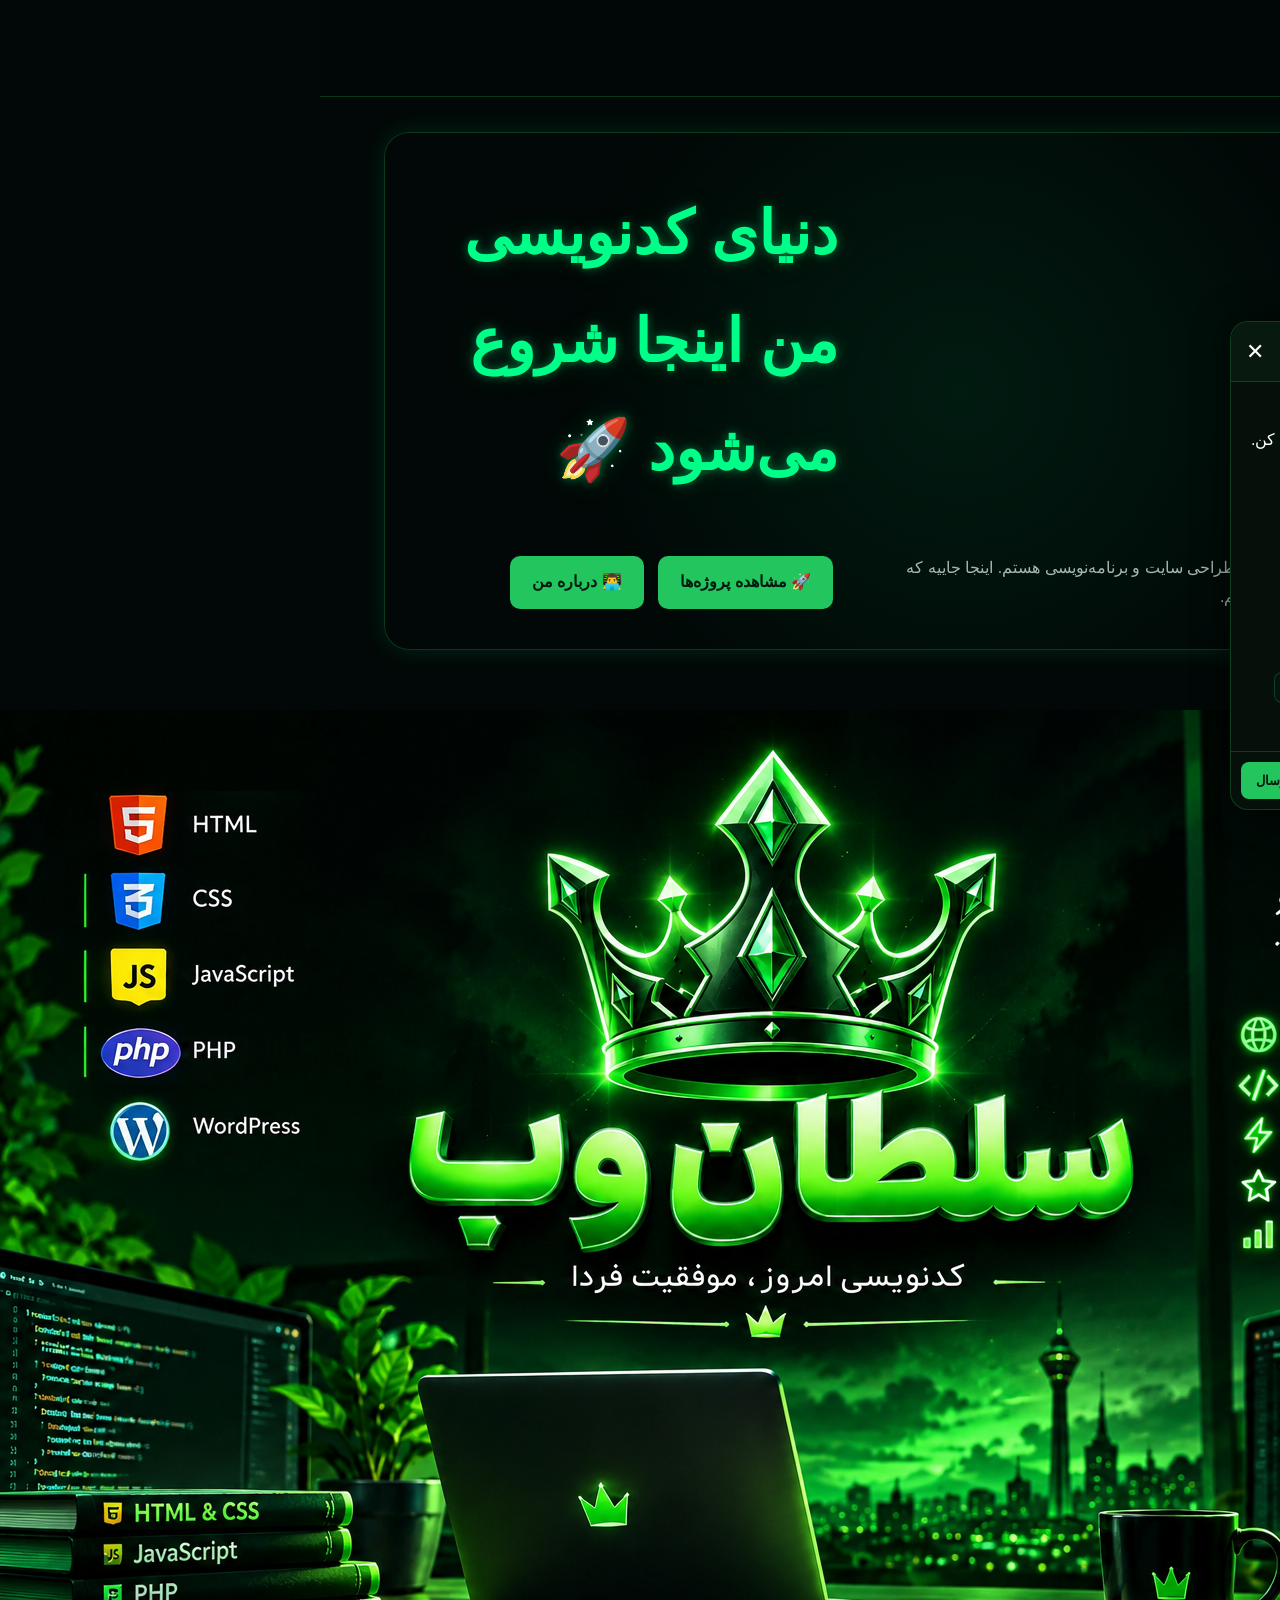
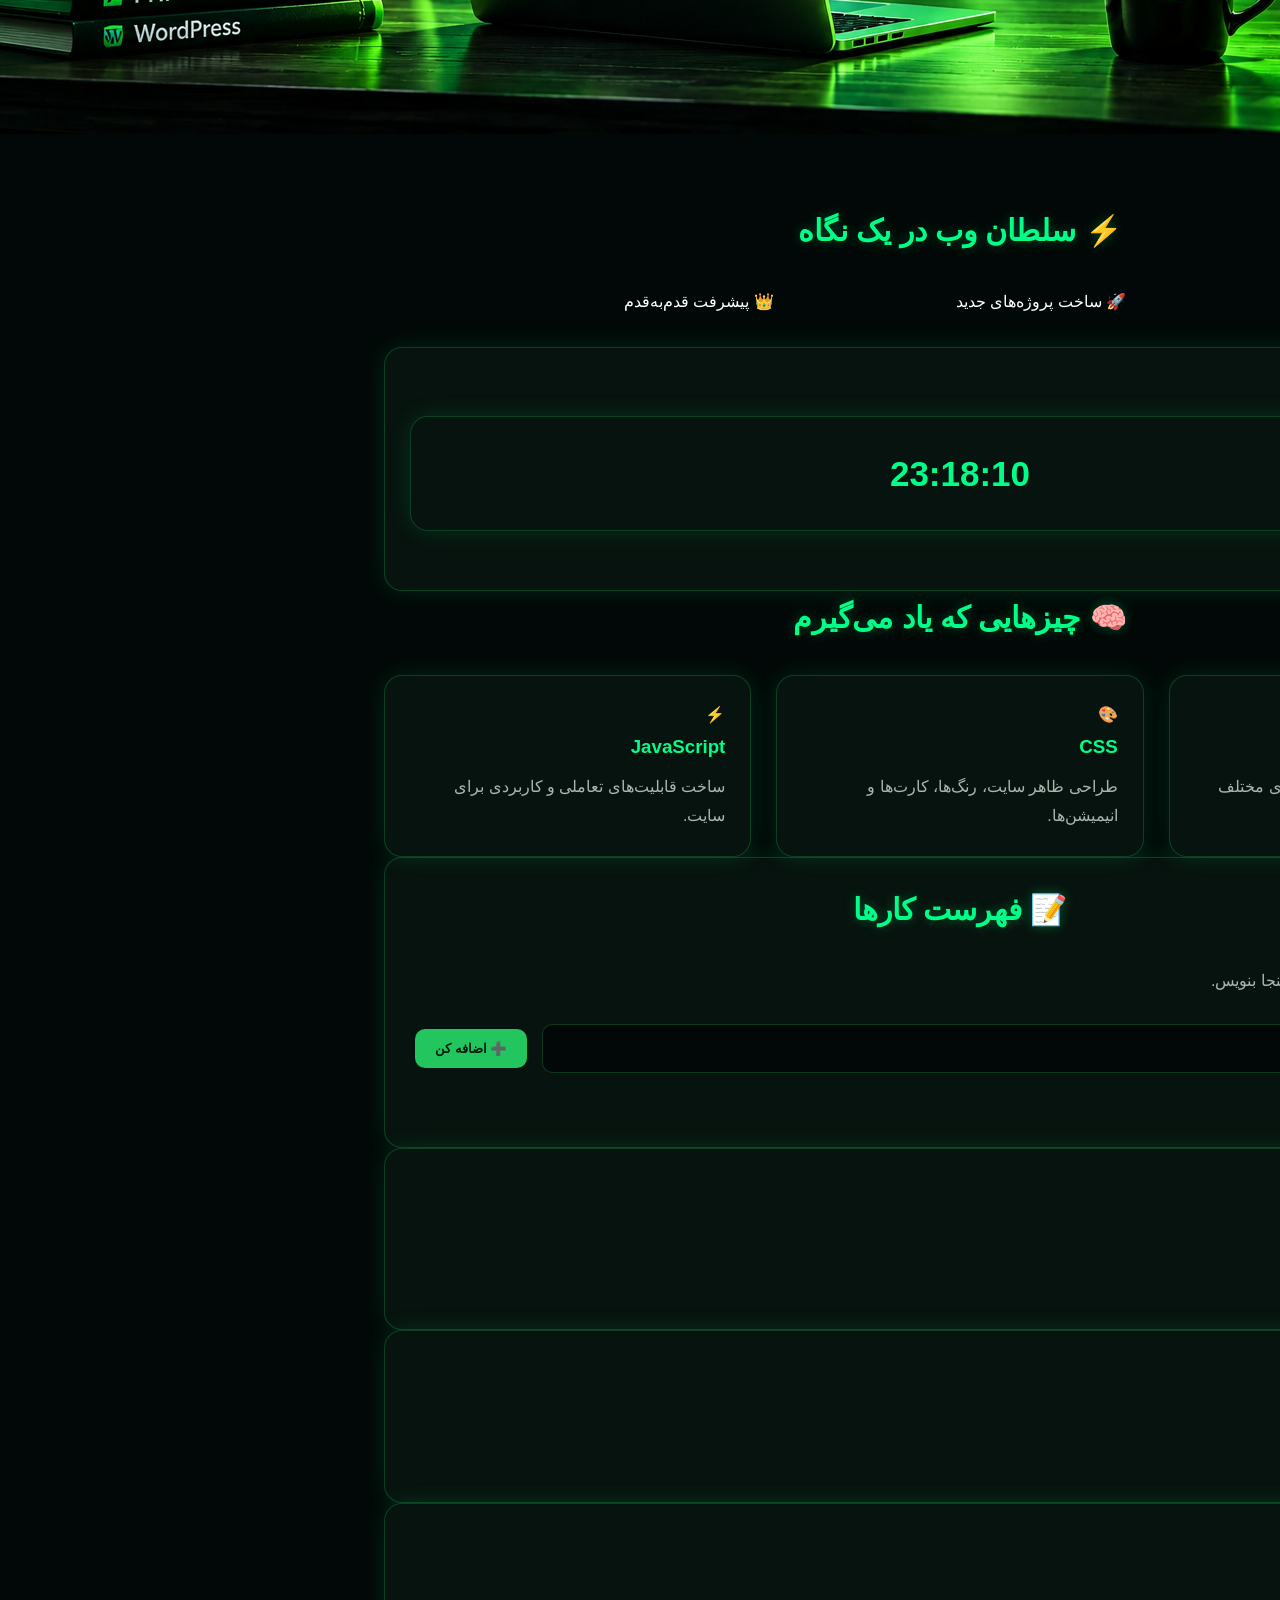
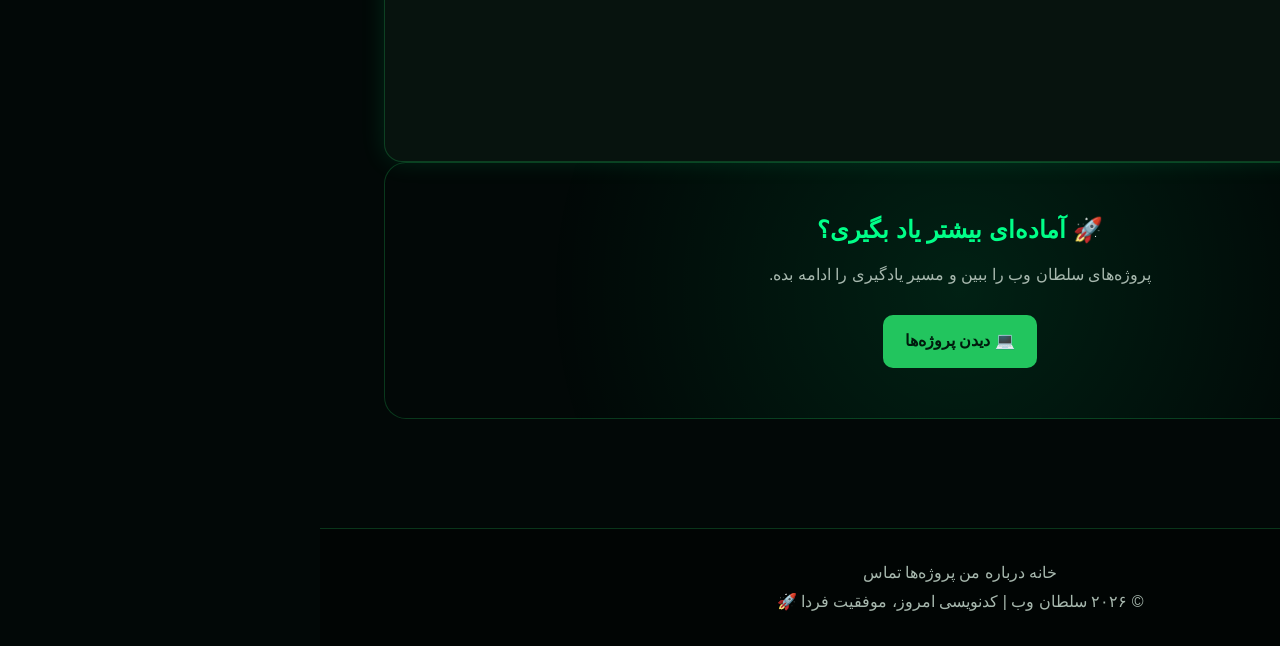
==== commit f9245fc4: "Update index.html" ====
--- a/index.html
+++ b/index.html
@@ -1,444 +1,566 @@
 <!DOCTYPE html>
 <html lang="fa" dir="rtl">
+
 <head>
-    <meta charset="UTF-8">
-    <meta name="viewport" content="width=device-width, initial-scale=1.0">
-
-    <title>سلطان وب | سایت حرفه‌ای</title>
-
-    <link rel="stylesheet" href="style.css">
+  <meta charset="UTF-8">
+  <meta name="viewport" content="width=device-width, initial-scale=1.0">
+
+  <title>سلطان وب | صفحه اصلی</title>
+
+  <meta
+    name="description"
+    content="سلطان وب؛ یک سایت تمرینی برای یادگیری HTML، CSS و JavaScript"
+  >
+
+  <link rel="stylesheet" href="style.css">
 </head>
 
 <body>
 
-<header>
-    <div class="container nav-container">
-
-        <a href="index.html" class="logo">
-            👑 سلطان وب
+  <!-- هدر -->
+  <header class="site-header">
+
+    <a class="logo" href="index.html">
+      👑 سلطان وب
+    </a>
+
+    <nav class="nav-menu">
+      <a href="index.html">خانه</a>
+      <a href="about.html">درباره من</a>
+      <a href="projects.html">پروژه‌ها</a>
+      <a href="contact.html">تماس</a>
+    </nav>
+
+  </header>
+
+
+  <main>
+
+    <!-- بخش اصلی -->
+    <section class="hero">
+
+      <div class="hero-badge">
+        👑 به سلطان وب خوش آمدی
+      </div>
+
+      <h1>
+        دنیای کدنویسی من
+        <span>اینجا شروع می‌شود 🚀</span>
+      </h1>
+
+      <p>
+        سلام! من متین هستم و در حال یادگیری طراحی سایت و برنامه‌نویسی هستم.
+        اینجا جاییه که ایده‌ها رو به پروژه‌های واقعی تبدیل می‌کنم.
+      </p>
+
+      <div class="hero-buttons">
+
+        <a class="btn" href="projects.html">
+          🚀 مشاهده پروژه‌ها
         </a>
 
-        <nav>
-            <a href="index.html">خانه</a>
-            <a href="about.html">درباره من</a>
-            <a href="projects.html">پروژه‌ها</a>
-            <a href="contact.html">تماس</a>
-        </nav>
+        <a class="btn secondary-btn" href="about.html">
+          👨‍💻 درباره من
+        </a>
+
+      </div>
+
+    </section>
+
+
+    <!-- تصویر جدید سلطان وب -->
+    <section class="main-logo">
+
+      <img
+        src="sultan-web.png"
+        alt="سلطان وب - کدنویسی امروز، موفقیت فردا"
+      >
+
+    </section>
+
+
+    <!-- معرفی کوتاه -->
+    <section class="container">
+
+      <h2 class="section-title">
+        ⚡ سلطان وب در یک نگاه
+      </h2>
+
+      <div class="quick-info">
+
+        <div class="info-box">
+          <strong>💻</strong>
+          <span>یادگیری برنامه‌نویسی</span>
+        </div>
+
+        <div class="info-box">
+          <strong>🚀</strong>
+          <span>ساخت پروژه‌های جدید</span>
+        </div>
+
+        <div class="info-box">
+          <strong>👑</strong>
+          <span>پیشرفت قدم‌به‌قدم</span>
+        </div>
+
+      </div>
+
+    </section>
+
+
+    <!-- ساعت -->
+    <section class="container">
+
+      <div class="card center">
+
+        <h2>
+          🕐 زمان فعلی
+        </h2>
+
+        <div id="clock" class="clock">
+          --:--:--
+        </div>
+
+        <div id="date" class="date">
+          در حال دریافت تاریخ...
+        </div>
+
+      </div>
+
+    </section>
+
+
+    <!-- مهارت‌ها -->
+    <section class="container">
+
+      <h2 class="section-title">
+        🧠 چیزهایی که یاد می‌گیرم
+      </h2>
+
+      <div class="cards">
+
+        <article class="card">
+
+          <div class="emoji">
+            🌐
+          </div>
+
+          <h3>
+            HTML
+          </h3>
+
+          <p>
+            ساختار صفحات وب و ایجاد بخش‌های مختلف سایت.
+          </p>
+
+          <div class="skill-bar">
+            <span style="width: 75%;"></span>
+          </div>
+
+        </article>
+
+
+        <article class="card">
+
+          <div class="emoji">
+            🎨
+          </div>
+
+          <h3>
+            CSS
+          </h3>
+
+          <p>
+            طراحی ظاهر سایت، رنگ‌ها، کارت‌ها و انیمیشن‌ها.
+          </p>
+
+          <div class="skill-bar">
+            <span style="width: 65%;"></span>
+          </div>
+
+        </article>
+
+
+        <article class="card">
+
+          <div class="emoji">
+            ⚡
+          </div>
+
+          <h3>
+            JavaScript
+          </h3>
+
+          <p>
+            ساخت قابلیت‌های تعاملی و کاربردی برای سایت.
+          </p>
+
+          <div class="skill-bar">
+            <span style="width: 45%;"></span>
+          </div>
+
+        </article>
+
+      </div>
+
+    </section>
+
+
+    <!-- فهرست کارها -->
+    <section class="container">
+
+      <div class="card">
+
+        <h2 class="section-title">
+          📝 فهرست کارها
+        </h2>
+
+        <p class="center">
+          کارهایی که می‌خواهی انجام بدهی اینجا بنویس.
+        </p>
+
+        <br>
+
+        <form id="todoForm" class="todo-form">
+
+          <input
+            id="todoInput"
+            type="text"
+            placeholder="مثلاً: تمرین CSS"
+            autocomplete="off"
+          >
+
+          <button
+            class="btn"
+            type="submit"
+          >
+            ➕ اضافه کن
+          </button>
+
+        </form>
+
+        <ul
+          id="todoList"
+          class="todo-list"
+        ></ul>
+
+        <p
+          id="todoInfo"
+          class="todo-info"
+        >
+          تعداد کارها: 0
+        </p>
+
+      </div>
+
+    </section>
+
+
+    <!-- انتخاب رنگ -->
+    <section class="container">
+
+      <div class="card center">
+
+        <h2>
+          🎨 رنگ سایت
+        </h2>
+
+        <p>
+          رنگ مورد علاقه‌ات را انتخاب کن.
+        </p>
+
+        <br>
+
+        <div class="color-buttons">
+
+          <button
+            class="color-button"
+            data-color="default"
+            type="button"
+          >
+            👑 بنفش
+          </button>
+
+          <button
+            class="color-button"
+            data-color="blue"
+            type="button"
+          >
+            🔵 آبی
+          </button>
+
+          <button
+            class="color-button"
+            data-color="pink"
+            type="button"
+          >
+            🩷 صورتی
+          </button>
+
+          <button
+            class="color-button"
+            data-color="green"
+            type="button"
+          >
+            🟢 سبز
+          </button>
+
+        </div>
+
+      </div>
+
+    </section>
+
+
+    <!-- جمله امروز -->
+    <section class="container">
+
+      <div class="card quote-box">
+
+        <h2>
+          💡 جمله امروز
+        </h2>
+
+        <p id="quote">
+          در حال دریافت جمله...
+        </p>
+
+        <button
+          id="newQuote"
+          class="btn"
+          type="button"
+        >
+          🔄 جمله جدید
+        </button>
+
+      </div>
+
+    </section>
+
+
+    <!-- پیام شخصی -->
+    <section class="container">
+
+      <div class="card custom-message">
+
+        <h2>
+          💬 یک پیام بنویس
+        </h2>
+
+        <p>
+          هر چیزی دوست داری بنویس.
+        </p>
+
+        <br>
+
+        <input
+          id="message"
+          class="text-input"
+          type="text"
+          placeholder="پیامت را اینجا بنویس..."
+        >
+
+        <br>
+        <br>
+
+        <button
+          id="showMessage"
+          class="btn"
+          type="button"
+        >
+          ✨ نمایش پیام
+        </button>
+
+        <p id="customMessage"></p>
+
+      </div>
+
+    </section>
+
+
+    <!-- دعوت به پروژه‌ها -->
+    <section class="container">
+
+      <div class="cta">
+
+        <h2>
+          🚀 آماده‌ای بیشتر یاد بگیری؟
+        </h2>
+
+        <p>
+          پروژه‌های سلطان وب را ببین و مسیر یادگیری را ادامه بده.
+        </p>
+
+        <a
+          class="btn"
+          href="projects.html"
+        >
+          💻 دیدن پروژه‌ها
+        </a>
+
+      </div>
+
+    </section>
+
+  </main>
+
+
+  <!-- دکمه رفتن به بالا -->
+  <button
+    id="topButton"
+    class="top-button"
+    type="button"
+    aria-label="رفتن به بالای صفحه"
+  >
+    ↑
+  </button>
+
+
+  <!-- ربات -->
+  <div id="chatbot">
+
+    <button
+      id="chat-toggle"
+      class="chat-toggle"
+      type="button"
+      aria-label="باز کردن دستیار"
+    >
+      🤖
+    </button>
+
+
+    <div
+      id="chat-window"
+      class="chat-window"
+    >
+
+      <div class="chat-header">
+
+        <span>
+          🤖 دستیار سلطان وب
+        </span>
+
+        <button
+          id="chat-close"
+          type="button"
+          aria-label="بستن"
+        >
+          ✕
+        </button>
+
+      </div>
+
+
+      <div
+        id="chat-messages"
+        class="chat-messages"
+      >
+
+        <div class="bot-message">
+          سلام 👋 من دستیار سلطان وب هستم!
+        </div>
+
+        <div class="bot-message">
+          درباره سایت، پروژه‌ها یا برنامه‌نویسی سؤال کن.
+        </div>
+
+      </div>
+
+
+      <div class="chat-questions">
+
+        <button
+          type="button"
+          data-question="سلام"
+        >
+          👋 سلام
+        </button>
+
+        <button
+          type="button"
+          data-question="سلطان وب چیست؟"
+        >
+          👑 سایت چیست؟
+        </button>
+
+        <button
+          type="button"
+          data-question="چه مهارت‌هایی دارم؟"
+        >
+          💻 مهارت‌ها
+        </button>
+
+        <button
+          type="button"
+          data-question="پروژه‌ها کجاست؟"
+        >
+          🚀 پروژه‌ها
+        </button>
+
+        <button
+          type="button"
+          data-question="چطور با من تماس بگیرم؟"
+        >
+          📩 تماس
+        </button>
+
+      </div>
+
+
+      <form
+        id="chat-form"
+        class="chat-form"
+      >
+
+        <input
+          id="chat-input"
+          type="text"
+          placeholder="پیامت را بنویس..."
+          autocomplete="off"
+        >
+
+        <button type="submit">
+          ارسال
+        </button>
+
+      </form>
 
     </div>
-</header>
-
-
-<main>
-
-    <!-- Hero -->
-    <section class="hero">
-
-        <div class="hero-text">
-
-            <p class="small-title">WELCOME TO</p>
-
-            <h1>
-                👑 سلطان وب
-            </h1>
-
-            <h2>
-                دنیای برنامه‌نویسی من
-            </h2>
-
-            <p>
-                اینجا جاییه که ایده‌ها به پروژه‌های واقعی تبدیل می‌شن.
-            </p>
-
-            <div class="hero-buttons">
-
-                <a href="projects.html" class="btn">
-                    🚀 پروژه‌های من
-                </a>
-
-                <a href="about.html" class="btn btn-outline">
-                    👤 درباره من
-                </a>
-
-            </div>
-
-        </div>
-
-
-        <div class="hero-image">
-
-            <img src="sultan-web.png" alt="سلطان وب">
-
-        </div>
-
-    </section>
-
-
-    <!-- اطلاعات سریع -->
-    <section class="quick-info container">
-
-        <div class="info-card">
-            <span>💻</span>
-            <h3>برنامه‌نویسی</h3>
-            <p>یادگیری و ساخت پروژه‌های کاربردی</p>
-        </div>
-
-        <div class="info-card">
-            <span>🌐</span>
-            <h3>طراحی وب</h3>
-            <p>ساخت سایت‌های زیبا و مدرن</p>
-        </div>
-
-        <div class="info-card">
-            <span>🚀</span>
-            <h3>پروژه</h3>
-            <p>تبدیل ایده‌ها به پروژه واقعی</p>
-        </div>
-
-    </section>
-
-
-    <!-- ساعت -->
-    <section class="clock-section container">
-
-        <h2>⏰ ساعت و تاریخ</h2>
-
-        <div id="clock">
-            00:00:00
-        </div>
-
-        <div id="date">
-            در حال دریافت تاریخ...
-        </div>
-
-    </section>
-
-
-    <!-- بازدیدشمار -->
-    <section class="visit-counter container">
-
-        <div class="visit-icon">
-            👁️
-        </div>
-
-        <div>
-            <h2>آمار سایت</h2>
-
-            <p>
-                تعداد بازدیدهای این مرورگر:
-            </p>
-
-            <strong id="visitCount">
-                0
-            </strong>
-
-        </div>
-
-    </section>
-
-
-    <!-- مهارت‌ها -->
-    <section class="container">
-
-        <div class="section-title">
-
-            <p>MY SKILLS</p>
-
-            <h2>
-                مهارت‌های من
-            </h2>
-
-        </div>
-
-
-        <div class="cards">
-
-            <div class="card">
-                <div class="card-icon">🌐</div>
-
-                <h3>HTML</h3>
-
-                <p>
-                    ساختار اصلی صفحات وب را با HTML یاد می‌گیرم.
-                </p>
-            </div>
-
-
-            <div class="card">
-                <div class="card-icon">🎨</div>
-
-                <h3>CSS</h3>
-
-                <p>
-                    برای طراحی و زیباسازی سایت از CSS استفاده می‌کنم.
-                </p>
-            </div>
-
-
-            <div class="card">
-                <div class="card-icon">⚡</div>
-
-                <h3>JavaScript</h3>
-
-                <p>
-                    با JavaScript قابلیت‌های تعاملی به سایت اضافه می‌کنم.
-                </p>
-            </div>
-
-        </div>
-
-    </section>
-
-
-    <!-- Todo -->
-    <section class="todo-section container">
-
-        <div class="section-title">
-
-            <p>MY TODO</p>
-
-            <h2>
-                📝 فهرست کارها
-            </h2>
-
-        </div>
-
-
-        <form id="todoForm" class="todo-form">
-
-            <input
-                type="text"
-                id="todoInput"
-                placeholder="مثلاً یادگیری JavaScript"
-                required
-            >
-
-            <button type="submit" class="btn">
-                اضافه کردن
-            </button>
-
-        </form>
-
-
-        <ul id="todoList"></ul>
-
-        <p id="todoInfo">
-            هنوز کاری اضافه نکرده‌ای.
-        </p>
-
-    </section>
-
-
-    <!-- رنگ -->
-    <section class="color-section container">
-
-        <div class="section-title">
-
-            <p>CHANGE COLOR</p>
-
-            <h2>
-                🎨 تغییر رنگ سایت
-            </h2>
-
-        </div>
-
-
-        <div class="color-buttons">
-
-            <button
-                class="color-btn green"
-                data-color="green">
-                سبز
-            </button>
-
-            <button
-                class="color-btn blue"
-                data-color="blue">
-                آبی
-            </button>
-
-            <button
-                class="color-btn pink"
-                data-color="pink">
-                صورتی
-            </button>
-
-        </div>
-
-    </section>
-
-
-    <!-- جمله -->
-    <section class="quote-section container">
-
-        <div class="section-title">
-
-            <p>RANDOM QUOTE</p>
-
-            <h2>
-                💡 جمله انگیزشی
-            </h2>
-
-        </div>
-
-
-        <div class="quote-box">
-
-            <p id="quoteText">
-                هیچ‌وقت برای شروع دیر نیست!
-            </p>
-
-            <button id="quoteButton" class="btn">
-                جمله جدید
-            </button>
-
-        </div>
-
-    </section>
-
-
-    <!-- پیام -->
-    <section class="message-section container">
-
-        <div class="section-title">
-
-            <p>MESSAGE</p>
-
-            <h2>
-                💬 یک پیام بنویس
-            </h2>
-
-        </div>
-
-
-        <div class="message-box">
-
-            <input
-                type="text"
-                id="customMessage"
-                placeholder="پیامت را بنویس..."
-            >
-
-            <button id="messageButton" class="btn">
-                نمایش پیام
-            </button>
-
-            <p id="messageResult"></p>
-
-        </div>
-
-    </section>
-
-
-    <!-- CTA -->
-    <section class="cta container">
-
-        <h2>
-            آماده‌ای یک پروژه جدید بسازیم؟ 🚀
-        </h2>
-
-        <p>
-            می‌توانی پروژه‌های من را ببینی یا با من تماس بگیری.
-        </p>
-
-        <a href="contact.html" class="btn">
-            تماس با من
-        </a>
-
-    </section>
-
-</main>
-
-
-<!-- دکمه بالا -->
-<button id="topButton" title="رفتن به بالا">
-    ↑
-</button>
-
-
-<!-- Chatbot -->
-<div id="chatbot">
-
-    <button id="chat-toggle">
-        🤖
-    </button>
-
-
-    <div id="chat-window" hidden>
-
-        <div class="chat-header">
-
-            <strong>
-                🤖 دستیار سلطان وب
-            </strong>
-
-            <button id="chat-close">
-                ×
-            </button>
-
-        </div>
-
-
-        <div id="chat-messages" class="chat-messages">
-
-            <div class="bot-message">
-                سلام 👋 من دستیار سلطان وب هستم!
-            </div>
-
-        </div>
-
-
-        <div class="chat-questions">
-
-            <button>
-                HTML چیست؟
-            </button>
-
-            <button>
-                CSS چیست؟
-            </button>
-
-            <button>
-                JavaScript چیست؟
-            </button>
-
-            <button>
-                سلطان وب چیست؟
-            </button>
-
-        </div>
-
-
-        <form id="chat-form">
-
-            <input
-                type="text"
-                id="chat-input"
-                placeholder="پیامت را بنویس..."
-                autocomplete="off"
-            >
-
-            <button type="submit">
-                ارسال
-            </button>
-
-        </form>
+
+  </div>
+
+
+  <!-- فوتر -->
+  <footer class="site-footer">
+
+    <div class="footer-links">
+
+      <a href="index.html">
+        خانه
+      </a>
+
+      <a href="about.html">
+        درباره من
+      </a>
+
+      <a href="projects.html">
+        پروژه‌ها
+      </a>
+
+      <a href="contact.html">
+        تماس
+      </a>
 
     </div>
 
-</div>
-
-
-<footer>
-
-    <p>
-        © 2026 سلطان وب | ساخته شده با 💚
+    <p class="copyright">
+      © ۲۰۲۶ سلطان وب | کدنویسی امروز، موفقیت فردا 🚀
     </p>
 
-</footer>
-
-
-<script src="script.js"></script>
+  </footer>
+
+
+  <script src="script.js"></script>
 
 </body>
 </html>
--- a/style.css
+++ b/style.css
@@ -1,29 +1,33 @@
+/* ==================================================
+   👑 SULTAN WEB
+   BLACK + NEON GREEN
+   ================================================== */
+
 :root {
   --primary: #22c55e;
   --primary-dark: #16a34a;
   --secondary: #00ff88;
   --accent: #4ade80;
 
-  --bg: #050807;
-  --bg2: #0a100d;
-  --card: #0d1712;
-  --card2: #111c16;
-
-  --text: #f0fff5;
-  --muted: #a7b8ad;
+  --bg: #020807;
+  --bg2: #06120d;
+  --card: #07130e;
+
+  --text: #ffffff;
+  --muted: #a7b8ae;
 
   --border: rgba(34, 197, 94, 0.25);
-
-  --shadow:
-    0 15px 45px rgba(0, 0, 0, 0.45);
-}
-
-
-/* =========================
-   عمومی
-========================= */
+  --shadow: 0 0 25px rgba(0, 255, 136, 0.12);
+}
+
+
+/* ==================================================
+   RESET
+   ================================================== */
 
 * {
+  margin: 0;
+  padding: 0;
   box-sizing: border-box;
 }
 
@@ -32,19 +36,12 @@
 }
 
 body {
-  margin: 0;
   font-family: Tahoma, Arial, sans-serif;
-
-  background:
-    radial-gradient(
-      circle at top,
-      rgba(34, 197, 94, 0.08),
-      transparent 35%
-    ),
-    var(--bg);
-
+  background: var(--bg);
   color: var(--text);
+  direction: rtl;
   line-height: 1.8;
+  overflow-x: hidden;
 }
 
 a {
@@ -59,625 +56,753 @@
 }
 
 
-/* =========================
-   هدر
-========================= */
-
-.site-header {
+/* ==================================================
+   HEADER
+   ================================================== */
+
+header {
   position: sticky;
   top: 0;
   z-index: 1000;
 
+  background: rgba(2, 8, 7, 0.95);
+  border-bottom: 1px solid var(--border);
+
+  backdrop-filter: blur(12px);
+  -webkit-backdrop-filter: blur(12px);
+
+  padding: 14px 5%;
+}
+
+.header-inner {
+  max-width: 1200px;
+  margin: auto;
+
   display: flex;
+  align-items: center;
   justify-content: space-between;
+  gap: 20px;
+}
+
+
+/* لوگو */
+
+.logo {
+  display: flex;
   align-items: center;
-
-  gap: 20px;
-
-  padding: 18px 6%;
-
-  background: rgba(5, 8, 7, 0.92);
-
-  border-bottom:
-    1px solid var(--border);
-
-  backdrop-filter: blur(12px);
-}
-
-.logo {
+  gap: 10px;
+
+  color: var(--secondary);
+  font-size: 22px;
+  font-weight: bold;
+
+  text-shadow: 0 0 12px rgba(0, 255, 136, 0.5);
+}
+
+.logo img {
+  width: 55px;
+  height: 55px;
+  object-fit: cover;
+  border-radius: 14px;
+}
+
+
+/* منو */
+
+nav {
+  display: flex;
+  align-items: center;
+  gap: 22px;
+}
+
+nav a {
+  color: #ddd;
+  transition: 0.3s;
+  position: relative;
+}
+
+nav a:hover {
+  color: var(--secondary);
+}
+
+nav a::after {
+  content: "";
+  position: absolute;
+
+  right: 0;
+  bottom: -6px;
+
+  width: 0;
+  height: 2px;
+
+  background: var(--secondary);
+  transition: 0.3s;
+}
+
+nav a:hover::after {
+  width: 100%;
+}
+
+
+/* ==================================================
+   CONTAINER
+   ================================================== */
+
+.container {
+  width: 90%;
+  max-width: 1200px;
+  margin: auto;
+}
+
+
+/* ==================================================
+   HERO
+   ================================================== */
+
+.hero {
+  min-height: 500px;
+
+  max-width: 1200px;
+  width: 90%;
+
+  margin: 35px auto;
+
+  display: grid;
+  grid-template-columns: 1.2fr 0.8fr;
+
+  align-items: center;
+  gap: 35px;
+
+  padding: 35px;
+
+  background:
+    radial-gradient(
+      circle at center,
+      rgba(0, 255, 136, 0.08),
+      transparent 65%
+    );
+
+  border: 1px solid var(--border);
+  border-radius: 25px;
+
+  box-shadow: var(--shadow);
+}
+
+
+.hero-content {
+  text-align: right;
+}
+
+.hero small {
+  color: var(--secondary);
+  letter-spacing: 2px;
+  font-weight: bold;
+}
+
+.hero h1 {
+  font-size: clamp(32px, 5vw, 60px);
+  color: var(--secondary);
+
+  margin: 12px 0;
+
+  text-shadow:
+    0 0 10px rgba(0, 255, 136, 0.4),
+    0 0 30px rgba(0, 255, 136, 0.15);
+}
+
+.hero h2 {
   font-size: 24px;
-  font-weight: bold;
-
-  color: var(--secondary);
-
-  text-shadow:
-    0 0 15px rgba(0, 255, 136, 0.45);
-}
-
-.nav-menu {
+  margin-bottom: 15px;
+}
+
+.hero p {
+  color: var(--muted);
+  max-width: 600px;
+}
+
+
+/* عکس اصلی */
+
+.hero-image {
   display: flex;
-  flex-wrap: wrap;
-  gap: 8px;
-}
-
-.nav-menu a {
-  padding: 8px 14px;
-
-  border-radius: 10px;
-
-  color: var(--muted);
-
-  transition: 0.3s;
-}
-
-.nav-menu a:hover,
-.nav-menu a.active {
-  color: #fff;
-
-  background:
-    rgba(34, 197, 94, 0.15);
+  justify-content: center;
+  align-items: center;
+}
+
+.hero-image img,
+.hero img {
+  width: 100%;
+  max-width: 400px;
+  height: auto;
+
+  display: block;
+
+  border-radius: 20px;
+
+  border: 2px solid rgba(0, 255, 136, 0.35);
 
   box-shadow:
-    0 0 15px rgba(34, 197, 94, 0.12);
-}
-
-
-/* =========================
-   هیرو
-========================= */
-
-.hero {
-  max-width: 1000px;
-
-  margin: auto;
-
-  padding: 100px 20px 70px;
-
-  text-align: center;
-}
-
-.hero-badge {
-  display: inline-block;
-
-  padding: 7px 16px;
-
-  border:
-    1px solid var(--border);
-
-  border-radius: 50px;
-
-  color: var(--secondary);
-
-  background:
-    rgba(34, 197, 94, 0.08);
-}
-
-.hero h1 {
-  font-size: clamp(36px, 7vw, 70px);
-
-  line-height: 1.3;
-
-  margin: 25px 0;
-}
-
-.hero h1 span {
-  display: block;
-
-  color: var(--secondary);
-
-  text-shadow:
-    0 0 25px rgba(0, 255, 136, 0.3);
-}
-
-.hero p {
-  max-width: 750px;
-
-  margin: auto;
-
-  color: var(--muted);
-
-  font-size: 18px;
-}
-
-.hero-buttons {
-  display: flex;
-
-  justify-content: center;
-
-  flex-wrap: wrap;
-
-  gap: 12px;
-
-  margin-top: 30px;
-}
-
-
-/* =========================
-   دکمه
-========================= */
+    0 0 30px rgba(0, 255, 136, 0.15);
+}
+
+
+/* ==================================================
+   BUTTONS
+   ================================================== */
 
 .btn {
   display: inline-block;
 
+  padding: 12px 22px;
+
+  border-radius: 10px;
+
+  background: var(--primary);
+  color: #001b0d;
+
+  font-weight: bold;
+
   border: none;
 
-  padding: 11px 20px;
-
-  border-radius: 12px;
-
   cursor: pointer;
+
+  transition: 0.3s;
+
+  margin: 5px;
+}
+
+.btn:hover {
+  background: var(--secondary);
+
+  transform: translateY(-2px);
+
+  box-shadow:
+    0 0 20px rgba(0, 255, 136, 0.35);
+}
+
+
+/* ==================================================
+   QUICK INFO
+   ================================================== */
+
+.quick-info {
+  width: 90%;
+  max-width: 1200px;
+
+  margin: 30px auto;
+
+  display: grid;
+  grid-template-columns: repeat(3, 1fr);
+
+  gap: 20px;
+}
+
+.quick-card {
+  background: var(--card);
+
+  border: 1px solid var(--border);
+
+  border-radius: 18px;
+
+  padding: 25px;
+
+  text-align: center;
+
+  box-shadow: var(--shadow);
+
+  transition: 0.3s;
+}
+
+.quick-card:hover {
+  transform: translateY(-5px);
+
+  border-color: var(--secondary);
+}
+
+.quick-card h3 {
+  color: var(--secondary);
+  margin-bottom: 8px;
+}
+
+.quick-card p {
+  color: var(--muted);
+}
+
+
+/* ==================================================
+   SECTIONS
+   ================================================== */
+
+section {
+  width: 90%;
+  max-width: 1200px;
+
+  margin: 60px auto;
+}
+
+.section-title {
+  text-align: center;
+
+  color: var(--secondary);
+
+  font-size: 30px;
+
+  margin-bottom: 30px;
+
+  text-shadow:
+    0 0 12px rgba(0, 255, 136, 0.3);
+}
+
+
+/* ==================================================
+   CARDS
+   ================================================== */
+
+.cards {
+  display: grid;
+
+  grid-template-columns: repeat(3, 1fr);
+
+  gap: 25px;
+}
+
+.card {
+  background: var(--card);
+
+  border: 1px solid var(--border);
+
+  border-radius: 18px;
+
+  padding: 25px;
+
+  transition: 0.3s;
+
+  box-shadow: var(--shadow);
+}
+
+.card:hover {
+  transform: translateY(-7px);
+
+  border-color: var(--secondary);
+
+  box-shadow:
+    0 0 30px rgba(0, 255, 136, 0.15);
+}
+
+.card h3 {
+  color: var(--secondary);
+
+  margin-bottom: 10px;
+}
+
+.card p {
+  color: var(--muted);
+}
+
+
+/* ==================================================
+   CLOCK + DATE
+   ================================================== */
+
+.clock {
+  text-align: center;
+
+  background: var(--card);
+
+  border: 1px solid var(--border);
+
+  border-radius: 18px;
+
+  padding: 25px;
+
+  box-shadow: var(--shadow);
+}
+
+#clock {
+  font-size: 35px;
+
+  color: var(--secondary);
+
+  font-weight: bold;
+}
+
+#date {
+  color: var(--muted);
+
+  margin-top: 5px;
+}
+
+
+/* ==================================================
+   VISIT COUNTER
+   ================================================== */
+
+.visit-counter {
+  display: flex;
+
+  align-items: center;
+  justify-content: center;
+
+  gap: 20px;
+
+  background: var(--card);
+
+  border: 1px solid var(--border);
+
+  border-radius: 18px;
+
+  padding: 25px;
+
+  text-align: center;
+}
+
+.visit-icon {
+  font-size: 35px;
+}
+
+#visitCount {
+  color: var(--secondary);
+
+  font-size: 30px;
+
+  font-weight: bold;
+}
+
+
+/* ==================================================
+   TODO LIST
+   ================================================== */
+
+.todo {
+  background: var(--card);
+
+  border: 1px solid var(--border);
+
+  border-radius: 20px;
+
+  padding: 25px;
+
+  box-shadow: var(--shadow);
+}
+
+.todo-form {
+  display: flex;
+
+  gap: 10px;
+
+  margin-bottom: 20px;
+}
+
+.todo-form input {
+  flex: 1;
+
+  padding: 13px 15px;
+
+  background: #020807;
+
+  color: white;
+
+  border: 1px solid var(--border);
+
+  border-radius: 10px;
+
+  outline: none;
+}
+
+.todo-form input:focus {
+  border-color: var(--secondary);
+
+  box-shadow:
+    0 0 10px rgba(0, 255, 136, 0.15);
+}
+
+.todo-form button {
+  padding: 12px 20px;
+
+  border: none;
+
+  border-radius: 10px;
+
+  background: var(--primary);
+
+  color: #001b0d;
+
+  font-weight: bold;
+
+  cursor: pointer;
+}
+
+#todoList {
+  list-style: none;
+}
+
+#todoList li {
+  display: flex;
+
+  align-items: center;
+  justify-content: space-between;
+
+  gap: 10px;
+
+  padding: 12px;
+
+  margin-bottom: 10px;
+
+  background: #020807;
+
+  border: 1px solid var(--border);
+
+  border-radius: 10px;
+}
+
+#todoList button {
+  border: none;
+
+  background: #dc2626;
+
+  color: white;
+
+  padding: 5px 10px;
+
+  border-radius: 7px;
+
+  cursor: pointer;
+}
+
+#todoInfo {
+  color: var(--muted);
+
+  margin-top: 15px;
+}
+
+
+/* ==================================================
+   COLORS
+   ================================================== */
+
+.colors {
+  display: flex;
+
+  justify-content: center;
+
+  flex-wrap: wrap;
+
+  gap: 12px;
+}
+
+.colors button {
+  border: none;
+
+  padding: 12px 20px;
+
+  border-radius: 10px;
+
+  cursor: pointer;
+
+  font-weight: bold;
+}
+
+.colors button[data-color="default"] {
+  background: #22c55e;
+  color: #001b0d;
+}
+
+.colors button[data-color="blue"] {
+  background: #3b82f6;
+  color: white;
+}
+
+.colors button[data-color="pink"] {
+  background: #ec4899;
+  color: white;
+}
+
+.colors button[data-color="green"] {
+  background: #00ff88;
+  color: #001b0d;
+}
+
+
+/* ==================================================
+   QUOTE
+   ================================================== */
+
+.quote {
+  text-align: center;
 
   background:
     linear-gradient(
       135deg,
-      var(--primary),
-      var(--primary-dark)
+      rgba(34, 197, 94, 0.08),
+      rgba(0, 255, 136, 0.03)
     );
 
-  color: #001b0b;
-
-  font-weight: bold;
-
-  transition: 0.3s;
+  border: 1px solid var(--border);
+
+  border-radius: 20px;
+
+  padding: 35px;
+}
+
+#quoteText {
+  color: var(--secondary);
+
+  font-size: 22px;
+
+  margin-bottom: 20px;
+}
+
+
+/* ==================================================
+   MESSAGE
+   ================================================== */
+
+.message-box {
+  background: var(--card);
+
+  border: 1px solid var(--border);
+
+  border-radius: 20px;
+
+  padding: 25px;
+
+  text-align: center;
+}
+
+.message-box textarea {
+  width: 100%;
+
+  min-height: 130px;
+
+  resize: vertical;
+
+  padding: 15px;
+
+  background: #020807;
+
+  color: white;
+
+  border: 1px solid var(--border);
+
+  border-radius: 12px;
+
+  outline: none;
+
+  margin-bottom: 15px;
+}
+
+.message-box textarea:focus {
+  border-color: var(--secondary);
+}
+
+
+/* ==================================================
+   CONTACT FORM
+   ================================================== */
+
+.contact-form {
+  background: var(--card);
+
+  border: 1px solid var(--border);
+
+  border-radius: 20px;
+
+  padding: 30px;
+
+  max-width: 700px;
+
+  margin: auto;
+
+  box-shadow: var(--shadow);
+}
+
+.contact-form label {
+  display: block;
+
+  margin-bottom: 7px;
+
+  color: var(--secondary);
+}
+
+.contact-form input,
+.contact-form textarea {
+  width: 100%;
+
+  padding: 13px;
+
+  margin-bottom: 18px;
+
+  background: #020807;
+
+  color: white;
+
+  border: 1px solid var(--border);
+
+  border-radius: 10px;
+
+  outline: none;
+}
+
+.contact-form textarea {
+  min-height: 150px;
+
+  resize: vertical;
+}
+
+.contact-form input:focus,
+.contact-form textarea:focus {
+  border-color: var(--secondary);
 
   box-shadow:
-    0 8px 25px rgba(34, 197, 94, 0.2);
-}
-
-.btn:hover {
-  transform: translateY(-3px);
-
-  box-shadow:
-    0 12px 30px rgba(34, 197, 94, 0.3);
-}
-
-.secondary-btn {
-  background: transparent;
-
-  color: var(--secondary);
-
-  border:
-    1px solid var(--primary);
-}
-
-
-/* =========================
-   تصویر اصلی
-========================= */
-
-.main-logo {
-  width: min(1200px, 92%);
-
-  margin: 20px auto 70px;
-
-  overflow: hidden;
-
-  border-radius: 25px;
-
-  border:
-    1px solid var(--border);
-
-  box-shadow:
-    0 0 50px rgba(0, 255, 136, 0.12);
-}
-
-.main-logo img {
-  display: block;
-
-  width: 100%;
-
-  height: auto;
-}
-
-
-/* =========================
-   کانتینر
-========================= */
-
-.container {
-  width: min(1100px, 92%);
-
-  margin: 0 auto 60px;
-}
-
-.section-title {
+    0 0 10px rgba(0, 255, 136, 0.12);
+}
+
+
+/* ==================================================
+   CTA
+   ================================================== */
+
+.cta {
   text-align: center;
-
-  margin-bottom: 30px;
-
-  color: var(--secondary);
-}
-
-
-/* =========================
-   اطلاعات سریع
-========================= */
-
-.quick-info {
-  display: grid;
-
-  grid-template-columns:
-    repeat(3, 1fr);
-
-  gap: 20px;
-}
-
-.info-box {
-  display: flex;
-
-  align-items: center;
-
-  gap: 15px;
-
-  padding: 22px;
-
-  background: var(--card);
-
-  border:
-    1px solid var(--border);
-
-  border-radius: 18px;
-
-  transition: 0.3s;
-}
-
-.info-box:hover {
-  transform: translateY(-5px);
-
-  border-color: var(--primary);
-}
-
-.info-box strong {
-  font-size: 30px;
-}
-
-
-/* =========================
-   کارت‌ها
-========================= */
-
-.cards {
-  display: grid;
-
-  grid-template-columns:
-    repeat(3, 1fr);
-
-  gap: 22px;
-}
-
-.card {
-  padding: 28px;
-
-  background:
-    linear-gradient(
-      145deg,
-      var(--card),
-      var(--card2)
-    );
-
-  border:
-    1px solid var(--border);
-
-  border-radius: 20px;
-
-  box-shadow: var(--shadow);
-}
-
-.card h2,
-.card h3 {
-  color: var(--secondary);
-}
-
-.card p {
-  color: var(--muted);
-}
-
-.card:hover {
-  border-color: rgba(34, 197, 94, 0.55);
-}
-
-.center {
-  text-align: center;
-}
-
-.emoji {
-  font-size: 45px;
-}
-
-
-/* =========================
-   مهارت
-========================= */
-
-.skill-bar {
-  height: 9px;
-
-  margin-top: 18px;
-
-  background: #17231c;
-
-  border-radius: 20px;
-
-  overflow: hidden;
-}
-
-.skill-bar span {
-  display: block;
-
-  height: 100%;
-
-  border-radius: inherit;
-
-  background:
-    linear-gradient(
-      90deg,
-      var(--primary),
-      var(--secondary)
-    );
-}
-
-
-/* =========================
-   ساعت
-========================= */
-
-.clock {
-  font-size: 45px;
-
-  font-weight: bold;
-
-  color: var(--secondary);
-}
-
-.date {
-  color: var(--muted);
-}
-
-
-/* =========================
-   Todo
-========================= */
-
-.todo-form {
-  display: flex;
-
-  gap: 10px;
-
-  margin-top: 25px;
-}
-
-.todo-form input {
-  flex: 1;
-}
-
-.todo-list {
-  padding: 0;
-
-  list-style: none;
-}
-
-.todo-list li {
-  display: flex;
-
-  align-items: center;
-
-  justify-content: space-between;
-
-  gap: 15px;
-
-  margin-top: 10px;
-
-  padding: 12px 15px;
-
-  background: #111c16;
-
-  border:
-    1px solid var(--border);
-
-  border-radius: 12px;
-}
-
-.todo-list button {
-  border: none;
-
-  border-radius: 8px;
-
-  padding: 6px 12px;
-
-  background: #dc2626;
-
-  color: white;
-
-  cursor: pointer;
-}
-
-.todo-info {
-  color: var(--secondary) !important;
-}
-
-
-/* =========================
-   ورودی‌ها
-========================= */
-
-input,
-textarea {
-  width: 100%;
-
-  padding: 13px 15px;
-
-  margin: 8px 0 18px;
-
-  border:
-    1px solid var(--border);
-
-  border-radius: 12px;
-
-  outline: none;
-
-  background: #08100b;
-
-  color: white;
-}
-
-input:focus,
-textarea:focus {
-  border-color: var(--primary);
-
-  box-shadow:
-    0 0 15px rgba(34, 197, 94, 0.12);
-}
-
-
-/* =========================
-   رنگ‌ها
-========================= */
-
-.color-buttons {
-  display: flex;
-
-  justify-content: center;
-
-  flex-wrap: wrap;
-
-  gap: 10px;
-}
-
-.color-button {
-  padding: 10px 15px;
-
-  border:
-    1px solid var(--border);
-
-  border-radius: 10px;
-
-  background: var(--card2);
-
-  color: white;
-
-  cursor: pointer;
-}
-
-
-/* =========================
-   صفحات داخلی
-========================= */
-
-.page-title {
-  text-align: center;
-
-  padding: 80px 20px 50px;
-}
-
-.page-title h1 {
-  font-size: 45px;
-
-  color: var(--secondary);
-}
-
-.page-title p {
-  color: var(--muted);
-}
-
-.about-card {
-  max-width: 850px;
-
-  margin: auto;
-}
-
-.project-icon {
-  font-size: 50px;
-}
-
-.project-card {
-  text-align: center;
-}
-
-.tags {
-  display: flex;
-
-  justify-content: center;
-
-  flex-wrap: wrap;
-
-  gap: 8px;
-
-  margin: 20px 0;
-}
-
-.tags span {
-  padding: 5px 10px;
-
-  border-radius: 20px;
-
-  background:
-    rgba(34, 197, 94, 0.12);
-
-  color: var(--secondary);
-
-  font-size: 13px;
-}
-
-
-/* =========================
-   تماس
-========================= */
-
-.contact-card {
-  max-width: 700px;
-
-  margin: auto;
-}
-
-.contact-card label {
-  display: block;
-
-  color: var(--secondary);
-
-  font-weight: bold;
-}
-
-
-/* =========================
-   CTA
-========================= */
-
-.cta {
-  padding: 45px 25px;
-
-  text-align: center;
-
-  border:
-    1px solid var(--border);
-
-  border-radius: 25px;
 
   background:
     radial-gradient(
       circle,
-      rgba(34, 197, 94, 0.12),
-      transparent 65%
+      rgba(0, 255, 136, 0.1),
+      transparent 70%
     );
+
+  border: 1px solid var(--border);
+
+  border-radius: 22px;
+
+  padding: 45px 25px;
 }
 
 .cta h2 {
   color: var(--secondary);
-}
-
-
-/* =========================
-   دکمه بالا
-========================= */
-
-.top-button {
+
+  margin-bottom: 10px;
+}
+
+.cta p {
+  color: var(--muted);
+
+  margin-bottom: 20px;
+}
+
+
+/* ==================================================
+   TOP BUTTON
+   ================================================== */
+
+#topBtn {
   position: fixed;
 
-  bottom: 25px;
-
-  left: 25px;
+  left: 20px;
+  bottom: 20px;
 
   width: 45px;
-
   height: 45px;
 
   border: none;
@@ -686,295 +811,523 @@
 
   background: var(--primary);
 
-  color: #001b0b;
+  color: #001b0d;
+
+  font-size: 20px;
+
+  font-weight: bold;
+
+  cursor: pointer;
+
+  z-index: 999;
+
+  box-shadow:
+    0 0 15px rgba(0, 255, 136, 0.25);
+}
+
+
+/* ==================================================
+   CHATBOT
+   ================================================== */
+
+#chat-toggle {
+  position: fixed;
+
+  right: 20px;
+  bottom: 20px;
+
+  width: 55px;
+  height: 55px;
+
+  border: none;
+
+  border-radius: 50%;
+
+  background: var(--secondary);
+
+  color: #001b0d;
 
   font-size: 25px;
 
   cursor: pointer;
 
-  opacity: 0;
-
-  pointer-events: none;
-
-  transition: 0.3s;
-
-  z-index: 900;
-}
-
-.top-button.show {
-  opacity: 1;
-
-  pointer-events: auto;
-}
-
-
-/* =========================
-   ربات
-========================= */
-
-.chat-toggle {
+  z-index: 1000;
+
+  box-shadow:
+    0 0 20px rgba(0, 255, 136, 0.3);
+}
+
+#chat-window {
   position: fixed;
 
-  bottom: 25px;
-
-  right: 25px;
-
-  width: 60px;
-
-  height: 60px;
-
-  border: none;
-
-  border-radius: 50%;
-
-  background:
-    linear-gradient(
-      135deg,
-      var(--primary),
-      var(--secondary)
-    );
-
-  font-size: 28px;
-
-  cursor: pointer;
-
-  z-index: 2000;
+  right: 20px;
+  bottom: 90px;
+
+  width: 350px;
+  max-width: calc(100% - 40px);
+
+  background: #06100b;
+
+  border: 1px solid var(--border);
+
+  border-radius: 18px;
+
+  overflow: hidden;
+
+  z-index: 1000;
 
   box-shadow:
-    0 0 25px rgba(0, 255, 136, 0.35);
-}
-
-.chat-window {
-  position: fixed;
-
-  right: 25px;
-
-  bottom: 95px;
-
-  width: min(380px, calc(100vw - 30px));
-
-  max-height: 600px;
-
-  display: flex;
-
-  flex-direction: column;
-
-  overflow: hidden;
-
-  background: #07100b;
-
-  border:
-    1px solid var(--border);
-
-  border-radius: 20px;
-
-  box-shadow:
-    0 20px 60px rgba(0, 0, 0, 0.6);
-
-  z-index: 2001;
-}
-
-.chat-window[hidden] {
+    0 0 35px rgba(0, 0, 0, 0.6);
+}
+
+#chat-window[hidden] {
   display: none;
 }
 
 .chat-header {
   display: flex;
 
+  align-items: center;
   justify-content: space-between;
 
-  align-items: center;
-
   padding: 15px;
 
-  background:
-    linear-gradient(
-      135deg,
-      #0d2617,
-      #07100b
-    );
-
-  color: var(--secondary);
-}
-
-.chat-header button {
+  background: #081a10;
+
+  border-bottom: 1px solid var(--border);
+}
+
+.chat-header strong {
+  color: var(--secondary);
+}
+
+#chat-close {
   border: none;
 
   background: transparent;
 
   color: white;
 
-  font-size: 20px;
+  font-size: 22px;
 
   cursor: pointer;
 }
 
-.chat-messages {
-  height: 300px;
+#chat-messages {
+  height: 280px;
 
   overflow-y: auto;
 
   padding: 15px;
 }
 
-.bot-message,
-.user-message {
-  max-width: 85%;
-
-  padding: 9px 12px;
+.chat-message {
+  background: #0a1b11;
+
+  border: 1px solid var(--border);
+
+  padding: 10px;
+
+  border-radius: 10px;
 
   margin-bottom: 10px;
-
-  border-radius: 12px;
-}
-
-.bot-message {
-  background: #112018;
-
-  color: #dfffea;
-}
-
-.user-message {
-  margin-right: auto;
-
-  background: #166534;
+}
+
+.chat-questions,
+.chat-suggestions {
+  display: flex;
+
+  flex-wrap: wrap;
+
+  gap: 7px;
+
+  padding: 10px;
+}
+
+.chat-questions button,
+.chat-suggestions button {
+  border: 1px solid var(--border);
+
+  background: #07130e;
+
+  color: var(--secondary);
+
+  padding: 7px 10px;
+
+  border-radius: 8px;
+
+  cursor: pointer;
+}
+
+#chat-form {
+  display: flex;
+
+  gap: 7px;
+
+  padding: 10px;
+
+  border-top: 1px solid var(--border);
+}
+
+#chat-input {
+  flex: 1;
+
+  min-width: 0;
+
+  padding: 10px;
+
+  background: #020807;
 
   color: white;
-}
-
-.chat-questions {
-  display: flex;
-
-  flex-wrap: wrap;
-
-  gap: 6px;
-
-  padding: 10px;
-}
-
-.chat-questions button {
-  border:
-    1px solid var(--border);
-
-  border-radius: 10px;
-
-  padding: 7px 9px;
-
-  background: #0d1712;
-
-  color: white;
+
+  border: 1px solid var(--border);
+
+  border-radius: 8px;
+
+  outline: none;
+}
+
+#chat-form button {
+  border: none;
+
+  background: var(--primary);
+
+  color: #001b0d;
+
+  padding: 0 15px;
+
+  border-radius: 8px;
 
   cursor: pointer;
-}
-
-.chat-form {
-  display: flex;
-
-  gap: 8px;
-
-  padding: 10px;
-}
-
-.chat-form input {
-  margin: 0;
-}
-
-.chat-form button {
-  border: none;
-
-  padding: 0 15px;
-
-  border-radius: 10px;
-
-  background: var(--primary);
-
-  cursor: pointer;
-}
-
-
-/* =========================
-   فوتر
-========================= */
-
-.site-footer {
-  margin-top: 70px;
-
-  padding: 35px 20px;
+
+  font-weight: bold;
+}
+
+
+/* ==================================================
+   FOOTER
+   ================================================== */
+
+footer {
+  margin-top: 80px;
+
+  padding: 30px 20px;
 
   text-align: center;
 
-  background: #030504;
-
-  border-top:
-    1px solid var(--border);
+  background: #010504;
+
+  border-top: 1px solid var(--border);
 
   color: var(--muted);
 }
 
-.footer-links {
-  display: flex;
-
-  justify-content: center;
-
-  flex-wrap: wrap;
-
-  gap: 20px;
-
-  margin-bottom: 15px;
-}
-
-.footer-links a:hover {
-  color: var(--secondary);
-}
-
-
-/* =========================
-   موبایل
-========================= */
-
-@media (max-width: 800px) {
-
-  .site-header {
+footer strong {
+  color: var(--secondary);
+}
+
+
+/* ==================================================
+   📱 MOBILE
+   همه چیز زیر هم
+   ================================================== */
+
+@media (max-width: 768px) {
+
+  body {
+    overflow-x: hidden;
+  }
+
+  /* هدر */
+  header {
+    position: relative;
+
+    padding: 15px 12px;
+  }
+
+  .header-inner {
+    display: flex;
+
     flex-direction: column;
-  }
-
-  .cards,
+
+    width: 100%;
+
+    gap: 15px;
+  }
+
+  .logo {
+    justify-content: center;
+
+    text-align: center;
+  }
+
+  nav {
+    display: flex;
+
+    flex-direction: column;
+
+    width: 100%;
+
+    gap: 8px;
+
+    text-align: center;
+  }
+
+  nav a {
+    display: block;
+
+    width: 100%;
+
+    padding: 8px;
+  }
+
+
+  /* کانتینر */
+  .container {
+    width: 92%;
+  }
+
+
+  /* خانه */
+  .hero {
+    width: 92%;
+
+    display: flex;
+
+    flex-direction: column;
+
+    gap: 25px;
+
+    padding: 20px;
+
+    margin: 20px auto;
+
+    min-height: auto;
+
+    text-align: center;
+  }
+
+  .hero-content {
+    width: 100%;
+
+    text-align: center;
+
+    order: 1;
+  }
+
+  .hero-image {
+    width: 100%;
+
+    order: 2;
+  }
+
+  .hero img,
+  .hero-image img {
+    width: 100%;
+
+    max-width: 100%;
+
+    height: auto;
+  }
+
+
+  /* اطلاعات سریع */
   .quick-info {
-    grid-template-columns: 1fr;
-  }
-
-  .hero {
-    padding-top: 60px;
-  }
-
-  .page-title h1 {
-    font-size: 35px;
+    width: 92%;
+
+    display: flex;
+
+    flex-direction: column;
+
+    gap: 15px;
+  }
+
+  .quick-card {
+    width: 100%;
+  }
+
+
+  /* همه کارت‌ها زیر هم */
+  .cards {
+    display: flex;
+
+    flex-direction: column;
+
+    width: 100%;
+
+    gap: 15px;
+  }
+
+  .card {
+    width: 100%;
+  }
+
+
+  /* بخش‌ها */
+  section {
+    width: 92%;
+
+    margin: 40px auto;
+  }
+
+  .section-title {
+    font-size: 25px;
+  }
+
+
+  /* ساعت */
+  .clock {
+    width: 100%;
+  }
+
+  #clock {
+    font-size: 28px;
+  }
+
+
+  /* شمارنده */
+  .visit-counter {
+    width: 100%;
+
+    display: flex;
+
+    flex-direction: column;
+
+    gap: 8px;
+  }
+
+
+  /* لیست کارها */
+  .todo {
+    width: 100%;
   }
 
   .todo-form {
+    display: flex;
+
     flex-direction: column;
-  }
-
-}
-
-@media (max-width: 500px) {
-
-  .nav-menu {
-    justify-content: center;
-  }
-
-  .nav-menu a {
-    font-size: 14px;
-    padding: 6px 9px;
-  }
+
+    width: 100%;
+  }
+
+  .todo-form input,
+  .todo-form button {
+    width: 100%;
+  }
+
+
+  /* رنگ‌ها */
+  .colors {
+    display: flex;
+
+    flex-direction: column;
+
+    width: 100%;
+
+    gap: 10px;
+  }
+
+  .colors button {
+    width: 100%;
+  }
+
+
+  /* نقل قول */
+  .quote {
+    width: 100%;
+
+    padding: 25px 15px;
+  }
+
+
+  /* پیام */
+  .message-box {
+    width: 100%;
+  }
+
+
+  /* CTA */
+  .cta {
+    display: flex;
+
+    flex-direction: column;
+
+    align-items: center;
+
+    width: 100%;
+  }
+
+  .cta .btn {
+    width: 100%;
+
+    max-width: 300px;
+  }
+
+
+  /* فرم تماس */
+  .contact-form {
+    width: 100%;
+
+    padding: 20px;
+  }
+
+
+  /* چت */
+  #chat-window {
+    right: 10px;
+    left: 10px;
+
+    bottom: 85px;
+
+    width: auto;
+
+    max-width: none;
+  }
+
+  #chat-toggle {
+    right: 15px;
+    bottom: 15px;
+  }
+
+  #topBtn {
+    left: 15px;
+    bottom: 15px;
+  }
+
+
+  /* فوتر */
+  footer {
+    width: 100%;
+
+    padding: 25px 15px;
+  }
+}
+
+
+/* ==================================================
+   📱 موبایل خیلی کوچک
+   ================================================== */
+
+@media (max-width: 400px) {
 
   .hero h1 {
-    font-size: 35px;
-  }
-
-  .chat-window {
-    right: 15px;
-    bottom: 90px;
-  }
-
-}
+    font-size: 32px;
+  }
+
+  .hero h2 {
+    font-size: 20px;
+  }
+
+  .section-title {
+    font-size: 22px;
+  }
+
+  #clock {
+    font-size: 24px;
+  }
+
+  .btn {
+    width: 100%;
+  }
+
+}
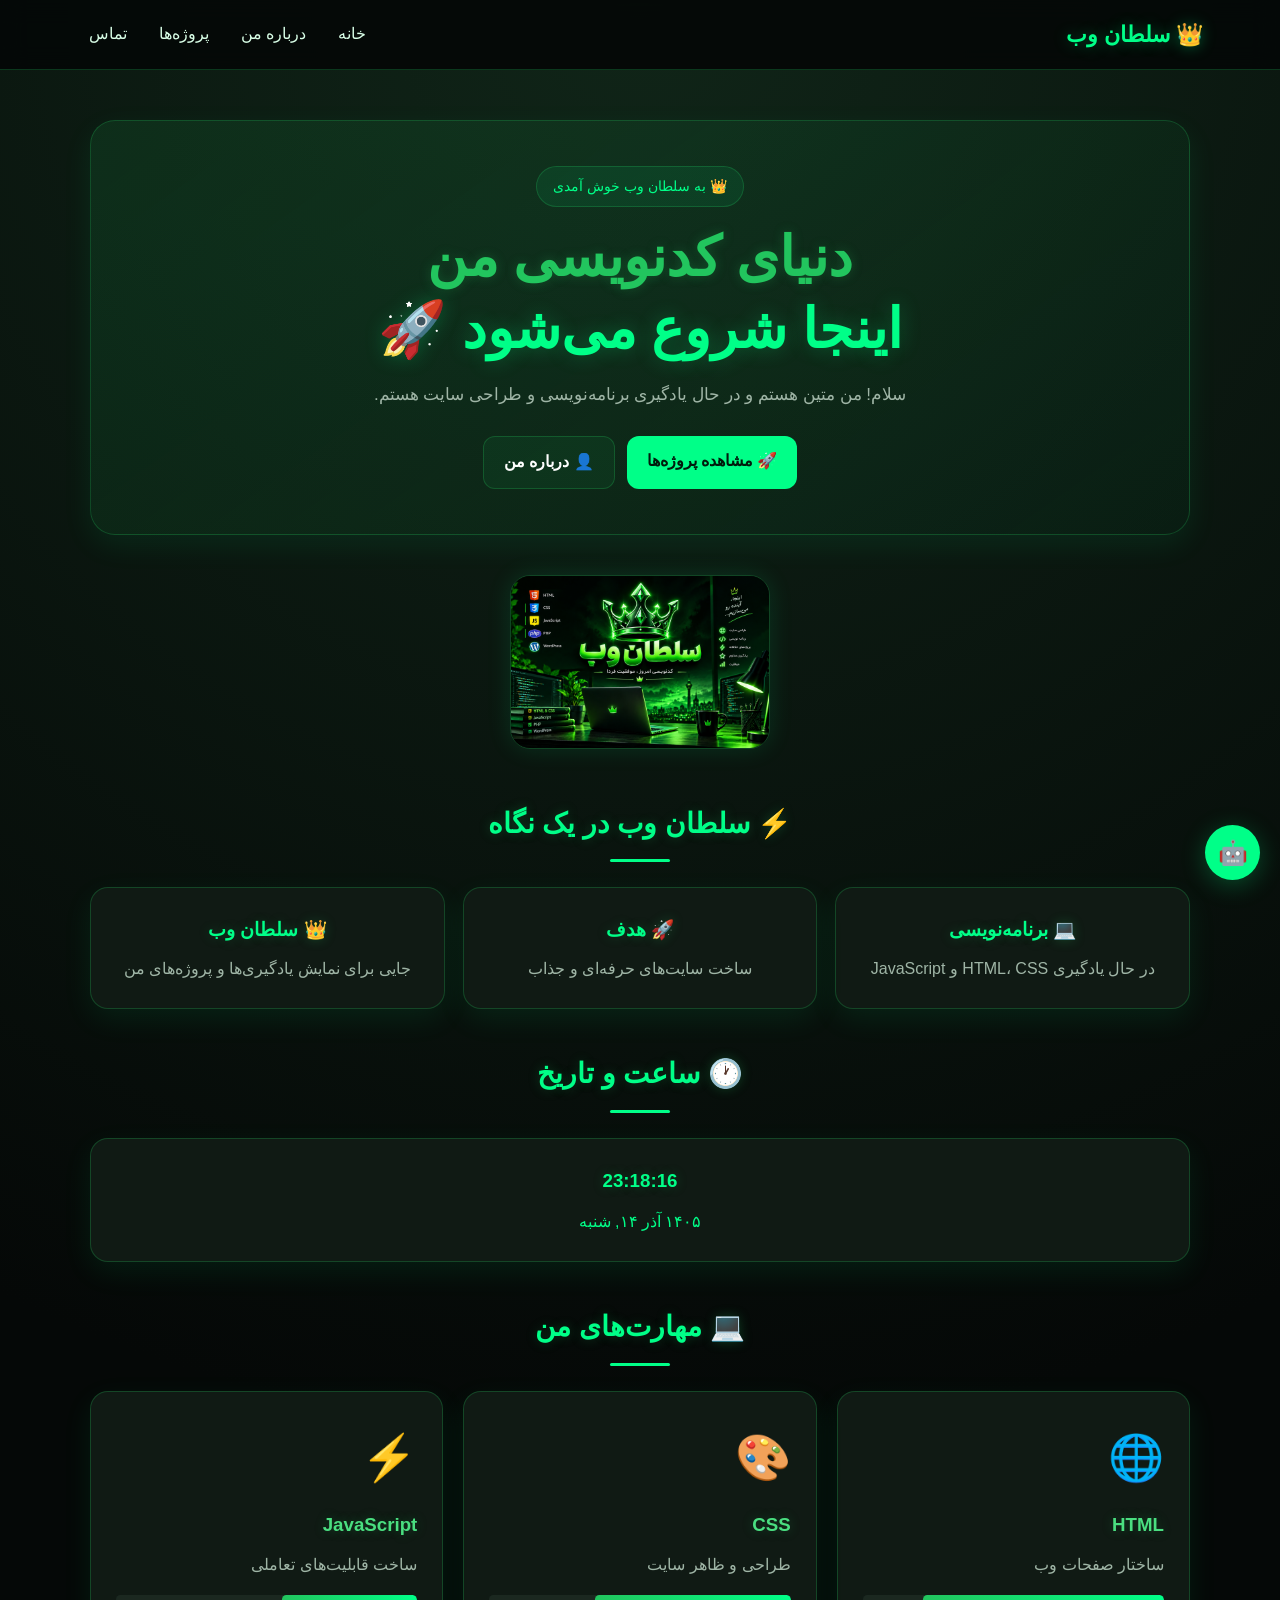
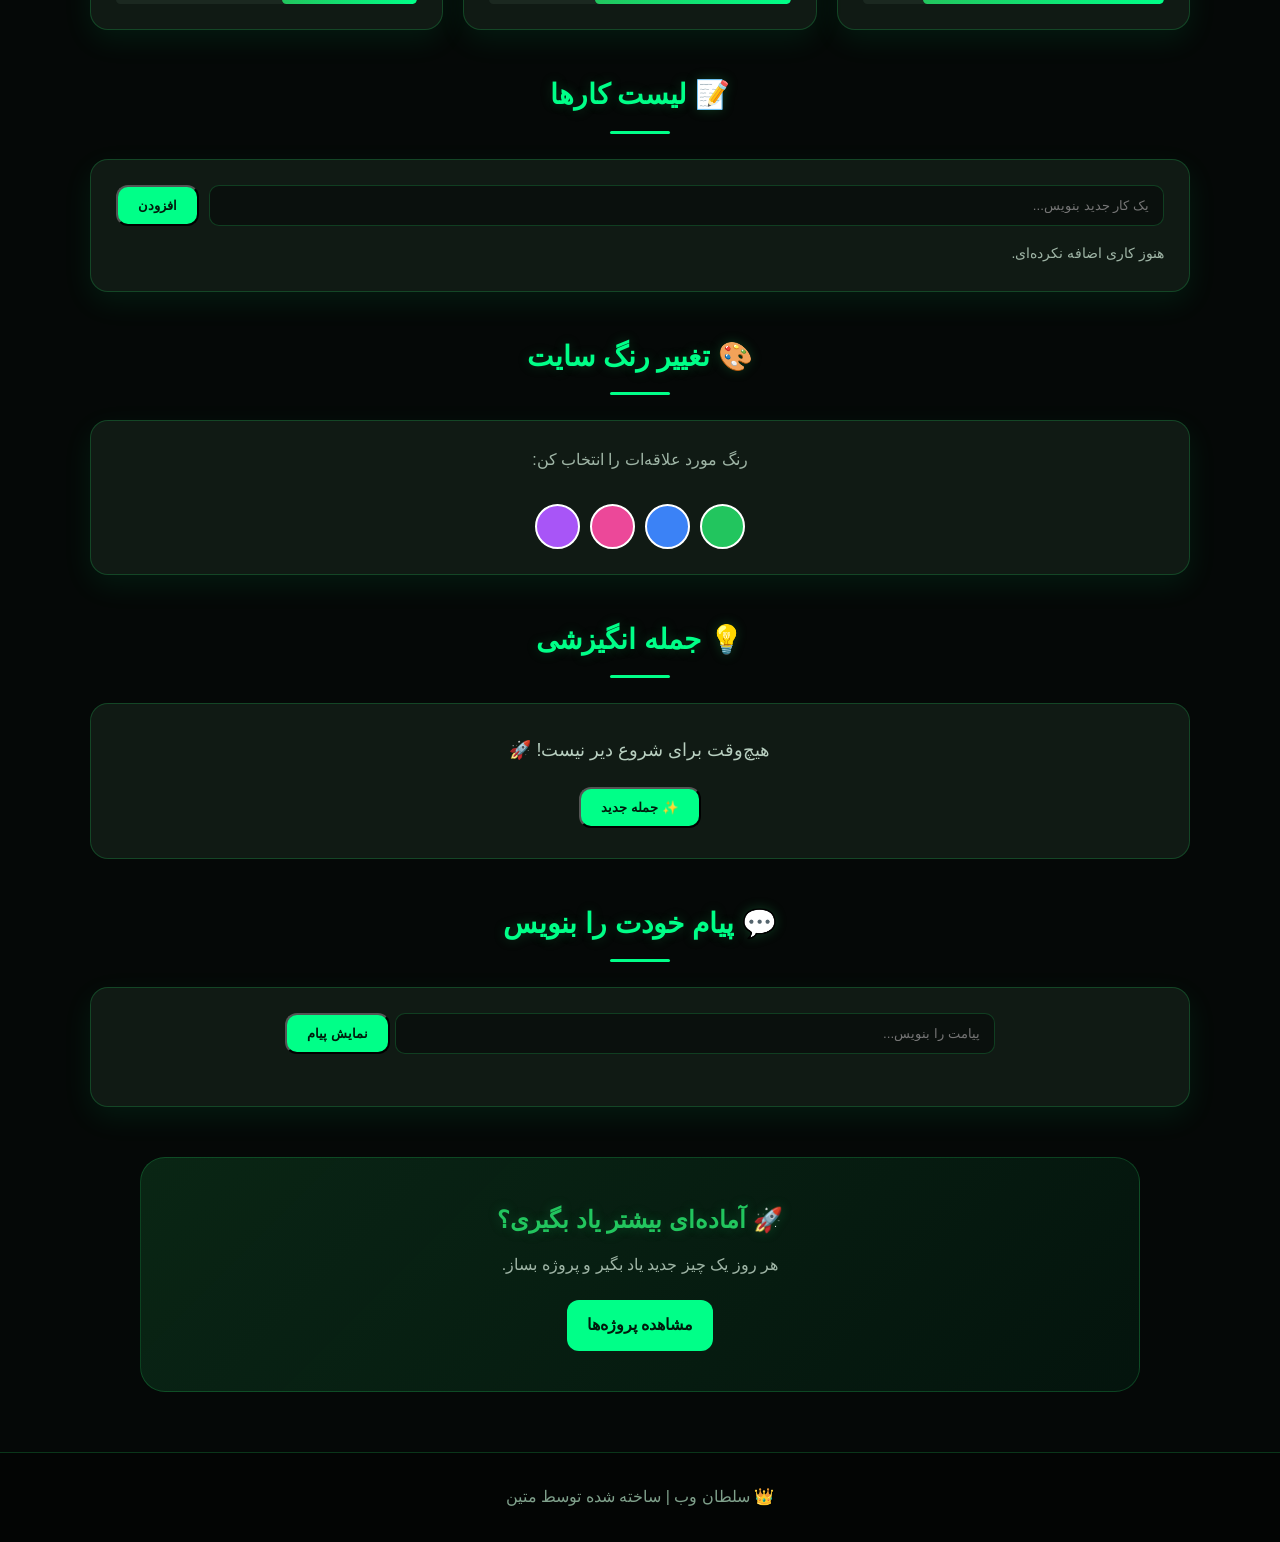
==== commit 7aefb0ba: "Update index.html" ====
--- a/index.html
+++ b/index.html
@@ -2,565 +2,626 @@
 <html lang="fa" dir="rtl">
 
 <head>
-  <meta charset="UTF-8">
-  <meta name="viewport" content="width=device-width, initial-scale=1.0">
-
-  <title>سلطان وب | صفحه اصلی</title>
-
-  <meta
-    name="description"
-    content="سلطان وب؛ یک سایت تمرینی برای یادگیری HTML، CSS و JavaScript"
-  >
-
-  <link rel="stylesheet" href="style.css">
+
+    <meta charset="UTF-8">
+
+    <meta name="viewport"
+          content="width=device-width, initial-scale=1.0">
+
+    <title>سلطان وب | سایت شخصی متین</title>
+
+    <link rel="stylesheet" href="style.css">
+
 </head>
 
+
 <body>
 
-  <!-- هدر -->
-  <header class="site-header">
-
-    <a class="logo" href="index.html">
-      👑 سلطان وب
+
+<!-- ================= HEADER ================= -->
+
+<header class="site-header">
+
+    <a href="index.html" class="logo">
+        👑 سلطان وب
     </a>
 
+
     <nav class="nav-menu">
-      <a href="index.html">خانه</a>
-      <a href="about.html">درباره من</a>
-      <a href="projects.html">پروژه‌ها</a>
-      <a href="contact.html">تماس</a>
+
+        <a href="index.html">
+            خانه
+        </a>
+
+        <a href="about.html">
+            درباره من
+        </a>
+
+        <a href="projects.html">
+            پروژه‌ها
+        </a>
+
+        <a href="contact.html">
+            تماس
+        </a>
+
     </nav>
 
-  </header>
-
-
-  <main>
-
-    <!-- بخش اصلی -->
-    <section class="hero">
-
-      <div class="hero-badge">
+</header>
+
+
+
+<!-- ================= HERO ================= -->
+
+<section class="hero">
+
+    <div class="hero-badge">
         👑 به سلطان وب خوش آمدی
-      </div>
-
-      <h1>
+    </div>
+
+
+    <h1>
+
         دنیای کدنویسی من
-        <span>اینجا شروع می‌شود 🚀</span>
-      </h1>
-
-      <p>
-        سلام! من متین هستم و در حال یادگیری طراحی سایت و برنامه‌نویسی هستم.
-        اینجا جاییه که ایده‌ها رو به پروژه‌های واقعی تبدیل می‌کنم.
-      </p>
-
-      <div class="hero-buttons">
-
-        <a class="btn" href="projects.html">
-          🚀 مشاهده پروژه‌ها
+
+        <span>
+            اینجا شروع می‌شود 🚀
+        </span>
+
+    </h1>
+
+
+    <p>
+
+        سلام! من متین هستم و در حال یادگیری
+        برنامه‌نویسی و طراحی سایت هستم.
+
+    </p>
+
+
+    <div class="hero-buttons">
+
+        <a href="projects.html"
+           class="btn btn-primary">
+
+            🚀 مشاهده پروژه‌ها
+
         </a>
 
-        <a class="btn secondary-btn" href="about.html">
-          👨‍💻 درباره من
+
+        <a href="about.html"
+           class="btn btn-secondary">
+
+            👤 درباره من
+
         </a>
 
-      </div>
-
-    </section>
-
-
-    <!-- تصویر جدید سلطان وب -->
-    <section class="main-logo">
-
-      <img
-        src="sultan-web.png"
-        alt="سلطان وب - کدنویسی امروز، موفقیت فردا"
-      >
-
-    </section>
-
-
-    <!-- معرفی کوتاه -->
-    <section class="container">
-
-      <h2 class="section-title">
+    </div>
+
+</section>
+
+
+
+<!-- ================= LOGO IMAGE ================= -->
+
+<section class="main-logo">
+
+    <img src="sultan-web.png"
+         alt="سلطان وب - کدنویسی امروز، موفقیت فردا">
+
+</section>
+
+
+
+<!-- ================= QUICK INFO ================= -->
+
+<section class="container">
+
+    <h2 class="section-title">
         ⚡ سلطان وب در یک نگاه
-      </h2>
-
-      <div class="quick-info">
+    </h2>
+
+
+    <div class="quick-info">
+
 
         <div class="info-box">
-          <strong>💻</strong>
-          <span>یادگیری برنامه‌نویسی</span>
-        </div>
+
+            <h3>
+                💻 برنامه‌نویسی
+            </h3>
+
+            <p>
+                در حال یادگیری HTML، CSS و JavaScript
+            </p>
+
+        </div>
+
 
         <div class="info-box">
-          <strong>🚀</strong>
-          <span>ساخت پروژه‌های جدید</span>
-        </div>
+
+            <h3>
+                🚀 هدف
+            </h3>
+
+            <p>
+                ساخت سایت‌های حرفه‌ای و جذاب
+            </p>
+
+        </div>
+
 
         <div class="info-box">
-          <strong>👑</strong>
-          <span>پیشرفت قدم‌به‌قدم</span>
-        </div>
-
-      </div>
-
-    </section>
-
-
-    <!-- ساعت -->
-    <section class="container">
-
-      <div class="card center">
-
-        <h2>
-          🕐 زمان فعلی
-        </h2>
-
-        <div id="clock" class="clock">
-          --:--:--
-        </div>
-
-        <div id="date" class="date">
-          در حال دریافت تاریخ...
-        </div>
-
-      </div>
-
-    </section>
-
-
-    <!-- مهارت‌ها -->
-    <section class="container">
-
-      <h2 class="section-title">
-        🧠 چیزهایی که یاد می‌گیرم
-      </h2>
-
-      <div class="cards">
-
-        <article class="card">
-
-          <div class="emoji">
-            🌐
-          </div>
-
-          <h3>
-            HTML
-          </h3>
-
-          <p>
-            ساختار صفحات وب و ایجاد بخش‌های مختلف سایت.
-          </p>
-
-          <div class="skill-bar">
-            <span style="width: 75%;"></span>
-          </div>
-
-        </article>
-
-
-        <article class="card">
-
-          <div class="emoji">
-            🎨
-          </div>
-
-          <h3>
-            CSS
-          </h3>
-
-          <p>
-            طراحی ظاهر سایت، رنگ‌ها، کارت‌ها و انیمیشن‌ها.
-          </p>
-
-          <div class="skill-bar">
-            <span style="width: 65%;"></span>
-          </div>
-
-        </article>
-
-
-        <article class="card">
-
-          <div class="emoji">
-            ⚡
-          </div>
-
-          <h3>
-            JavaScript
-          </h3>
-
-          <p>
-            ساخت قابلیت‌های تعاملی و کاربردی برای سایت.
-          </p>
-
-          <div class="skill-bar">
-            <span style="width: 45%;"></span>
-          </div>
-
-        </article>
-
-      </div>
-
-    </section>
-
-
-    <!-- فهرست کارها -->
-    <section class="container">
-
-      <div class="card">
-
-        <h2 class="section-title">
-          📝 فهرست کارها
-        </h2>
-
-        <p class="center">
-          کارهایی که می‌خواهی انجام بدهی اینجا بنویس.
+
+            <h3>
+                👑 سلطان وب
+            </h3>
+
+            <p>
+                جایی برای نمایش یادگیری‌ها و پروژه‌های من
+            </p>
+
+        </div>
+
+
+    </div>
+
+</section>
+
+
+
+<!-- ================= CLOCK ================= -->
+
+<section class="container">
+
+    <h2 class="section-title">
+        🕐 ساعت و تاریخ
+    </h2>
+
+
+    <div class="card center">
+
+        <h3 id="clock">
+            00:00:00
+        </h3>
+
+        <p id="date">
+            تاریخ
         </p>
 
+    </div>
+
+</section>
+
+
+
+<!-- ================= SKILLS ================= -->
+
+<section class="container">
+
+    <h2 class="section-title">
+        💻 مهارت‌های من
+    </h2>
+
+
+    <div class="cards">
+
+
+        <div class="card">
+
+            <div class="emoji">
+                🌐
+            </div>
+
+            <h3>
+                HTML
+            </h3>
+
+            <p>
+                ساختار صفحات وب
+            </p>
+
+
+            <div class="skill-bar">
+                <span style="width: 80%;"></span>
+            </div>
+
+        </div>
+
+
+
+        <div class="card">
+
+            <div class="emoji">
+                🎨
+            </div>
+
+            <h3>
+                CSS
+            </h3>
+
+            <p>
+                طراحی و ظاهر سایت
+            </p>
+
+
+            <div class="skill-bar">
+                <span style="width: 65%;"></span>
+            </div>
+
+        </div>
+
+
+
+        <div class="card">
+
+            <div class="emoji">
+                ⚡
+            </div>
+
+            <h3>
+                JavaScript
+            </h3>
+
+            <p>
+                ساخت قابلیت‌های تعاملی
+            </p>
+
+
+            <div class="skill-bar">
+                <span style="width: 45%;"></span>
+            </div>
+
+        </div>
+
+
+    </div>
+
+</section>
+
+
+
+<!-- ================= TODO ================= -->
+
+<section class="container">
+
+    <h2 class="section-title">
+        📝 لیست کارها
+    </h2>
+
+
+    <div class="card">
+
+
+        <form id="todoForm"
+              class="todo-form">
+
+            <input
+                id="todoInput"
+                type="text"
+                placeholder="یک کار جدید بنویس..."
+            >
+
+            <button
+                type="submit"
+                class="btn btn-primary">
+
+                افزودن
+
+            </button>
+
+        </form>
+
+
+        <ul id="todoList"
+            class="todo-list">
+        </ul>
+
+
+        <p id="todoInfo"
+           class="todo-info">
+
+            هنوز کاری اضافه نکرده‌ای.
+
+        </p>
+
+    </div>
+
+</section>
+
+
+
+<!-- ================= CHANGE COLOR ================= -->
+
+<section class="container">
+
+    <h2 class="section-title">
+        🎨 تغییر رنگ سایت
+    </h2>
+
+
+    <div class="card center">
+
+        <p>
+            رنگ مورد علاقه‌ات را انتخاب کن:
+        </p>
+
+
         <br>
 
-        <form id="todoForm" class="todo-form">
-
-          <input
-            id="todoInput"
+
+        <div class="color-buttons">
+
+
+            <button
+                class="color-button"
+                data-color="green"
+                style="background:#22c55e;"
+                aria-label="سبز">
+            </button>
+
+
+            <button
+                class="color-button"
+                data-color="blue"
+                style="background:#3b82f6;"
+                aria-label="آبی">
+            </button>
+
+
+            <button
+                class="color-button"
+                data-color="pink"
+                style="background:#ec4899;"
+                aria-label="صورتی">
+            </button>
+
+
+            <button
+                class="color-button"
+                data-color="purple"
+                style="background:#a855f7;"
+                aria-label="بنفش">
+            </button>
+
+
+        </div>
+
+    </div>
+
+</section>
+
+
+
+<!-- ================= QUOTE ================= -->
+
+<section class="container">
+
+    <h2 class="section-title">
+        💡 جمله انگیزشی
+    </h2>
+
+
+    <div class="quote-box">
+
+
+        <p id="quote">
+            هیچ‌وقت برای شروع دیر نیست! 🚀
+        </p>
+
+
+        <button
+            id="newQuote"
+            class="btn btn-primary"
+            type="button">
+
+            ✨ جمله جدید
+
+        </button>
+
+
+    </div>
+
+</section>
+
+
+
+<!-- ================= CUSTOM MESSAGE ================= -->
+
+<section class="container">
+
+    <h2 class="section-title">
+        💬 پیام خودت را بنویس
+    </h2>
+
+
+    <div class="card custom-message">
+
+
+        <input
+            id="message"
+            class="text-input"
             type="text"
-            placeholder="مثلاً: تمرین CSS"
-            autocomplete="off"
-          >
-
-          <button
-            class="btn"
-            type="submit"
-          >
-            ➕ اضافه کن
-          </button>
-
-        </form>
-
-        <ul
-          id="todoList"
-          class="todo-list"
-        ></ul>
-
-        <p
-          id="todoInfo"
-          class="todo-info"
+            placeholder="پیامت را بنویس..."
         >
-          تعداد کارها: 0
-        </p>
-
-      </div>
-
-    </section>
-
-
-    <!-- انتخاب رنگ -->
-    <section class="container">
-
-      <div class="card center">
-
-        <h2>
-          🎨 رنگ سایت
-        </h2>
-
-        <p>
-          رنگ مورد علاقه‌ات را انتخاب کن.
-        </p>
-
-        <br>
-
-        <div class="color-buttons">
-
-          <button
-            class="color-button"
-            data-color="default"
-            type="button"
-          >
-            👑 بنفش
-          </button>
-
-          <button
-            class="color-button"
-            data-color="blue"
-            type="button"
-          >
-            🔵 آبی
-          </button>
-
-          <button
-            class="color-button"
-            data-color="pink"
-            type="button"
-          >
-            🩷 صورتی
-          </button>
-
-          <button
-            class="color-button"
-            data-color="green"
-            type="button"
-          >
-            🟢 سبز
-          </button>
-
-        </div>
-
-      </div>
-
-    </section>
-
-
-    <!-- جمله امروز -->
-    <section class="container">
-
-      <div class="card quote-box">
-
-        <h2>
-          💡 جمله امروز
-        </h2>
-
-        <p id="quote">
-          در حال دریافت جمله...
-        </p>
+
 
         <button
-          id="newQuote"
-          class="btn"
-          type="button"
-        >
-          🔄 جمله جدید
+            id="showMessage"
+            class="btn btn-primary"
+            type="button">
+
+            نمایش پیام
+
         </button>
 
-      </div>
-
-    </section>
-
-
-    <!-- پیام شخصی -->
-    <section class="container">
-
-      <div class="card custom-message">
-
-        <h2>
-          💬 یک پیام بنویس
-        </h2>
-
-        <p>
-          هر چیزی دوست داری بنویس.
-        </p>
-
-        <br>
-
-        <input
-          id="message"
-          class="text-input"
-          type="text"
-          placeholder="پیامت را اینجا بنویس..."
-        >
-
-        <br>
-        <br>
-
-        <button
-          id="showMessage"
-          class="btn"
-          type="button"
-        >
-          ✨ نمایش پیام
-        </button>
 
         <p id="customMessage"></p>
 
-      </div>
-
-    </section>
-
-
-    <!-- دعوت به پروژه‌ها -->
-    <section class="container">
-
-      <div class="cta">
-
-        <h2>
-          🚀 آماده‌ای بیشتر یاد بگیری؟
-        </h2>
-
-        <p>
-          پروژه‌های سلطان وب را ببین و مسیر یادگیری را ادامه بده.
-        </p>
-
-        <a
-          class="btn"
-          href="projects.html"
-        >
-          💻 دیدن پروژه‌ها
-        </a>
-
-      </div>
-
-    </section>
-
-  </main>
-
-
-  <!-- دکمه رفتن به بالا -->
-  <button
+
+    </div>
+
+</section>
+
+
+
+<!-- ================= CTA ================= -->
+
+<section class="cta">
+
+    <h2>
+        🚀 آماده‌ای بیشتر یاد بگیری؟
+    </h2>
+
+
+    <p>
+        هر روز یک چیز جدید یاد بگیر و پروژه بساز.
+    </p>
+
+
+    <a href="projects.html"
+       class="btn btn-primary">
+
+        مشاهده پروژه‌ها
+
+    </a>
+
+</section>
+
+
+
+<!-- ================= TOP BUTTON ================= -->
+
+<button
     id="topButton"
     class="top-button"
     type="button"
-    aria-label="رفتن به بالای صفحه"
-  >
+    aria-label="بازگشت به بالا">
+
     ↑
-  </button>
-
-
-  <!-- ربات -->
-  <div id="chatbot">
+
+</button>
+
+
+
+<!-- ================= CHATBOT ================= -->
+
+<div id="chatbot">
+
+
+    <div id="chat-window"
+         hidden>
+
+
+        <div class="chat-header">
+
+            <strong>
+                🤖 ربات سلطان وب
+            </strong>
+
+
+            <button
+                id="chat-close"
+                type="button">
+
+                ×
+
+            </button>
+
+        </div>
+
+
+
+        <div id="chat-messages">
+
+            <div class="bot-message">
+
+                سلام 👋 من ربات سلطان وب هستم!
+
+            </div>
+
+        </div>
+
+
+
+        <div class="chat-questions">
+
+
+            <button type="button">
+                HTML چیست؟
+            </button>
+
+
+            <button type="button">
+                CSS چیست؟
+            </button>
+
+
+            <button type="button">
+                JavaScript چیست؟
+            </button>
+
+
+            <button type="button">
+                درباره پروژه‌ها
+            </button>
+
+
+        </div>
+
+
+
+        <form id="chat-form">
+
+
+            <input
+                id="chat-input"
+                type="text"
+                placeholder="پیامت را بنویس..."
+                autocomplete="off"
+            >
+
+
+            <button type="submit">
+                ارسال
+            </button>
+
+
+        </form>
+
+
+    </div>
+
+
 
     <button
-      id="chat-toggle"
-      class="chat-toggle"
-      type="button"
-      aria-label="باز کردن دستیار"
-    >
-      🤖
+        id="chat-toggle"
+        type="button"
+        aria-label="باز کردن ربات">
+
+        🤖
+
     </button>
 
 
-    <div
-      id="chat-window"
-      class="chat-window"
-    >
-
-      <div class="chat-header">
-
-        <span>
-          🤖 دستیار سلطان وب
-        </span>
-
-        <button
-          id="chat-close"
-          type="button"
-          aria-label="بستن"
-        >
-          ✕
-        </button>
-
-      </div>
-
-
-      <div
-        id="chat-messages"
-        class="chat-messages"
-      >
-
-        <div class="bot-message">
-          سلام 👋 من دستیار سلطان وب هستم!
-        </div>
-
-        <div class="bot-message">
-          درباره سایت، پروژه‌ها یا برنامه‌نویسی سؤال کن.
-        </div>
-
-      </div>
-
-
-      <div class="chat-questions">
-
-        <button
-          type="button"
-          data-question="سلام"
-        >
-          👋 سلام
-        </button>
-
-        <button
-          type="button"
-          data-question="سلطان وب چیست؟"
-        >
-          👑 سایت چیست؟
-        </button>
-
-        <button
-          type="button"
-          data-question="چه مهارت‌هایی دارم؟"
-        >
-          💻 مهارت‌ها
-        </button>
-
-        <button
-          type="button"
-          data-question="پروژه‌ها کجاست؟"
-        >
-          🚀 پروژه‌ها
-        </button>
-
-        <button
-          type="button"
-          data-question="چطور با من تماس بگیرم؟"
-        >
-          📩 تماس
-        </button>
-
-      </div>
-
-
-      <form
-        id="chat-form"
-        class="chat-form"
-      >
-
-        <input
-          id="chat-input"
-          type="text"
-          placeholder="پیامت را بنویس..."
-          autocomplete="off"
-        >
-
-        <button type="submit">
-          ارسال
-        </button>
-
-      </form>
-
-    </div>
-
-  </div>
-
-
-  <!-- فوتر -->
-  <footer class="site-footer">
-
-    <div class="footer-links">
-
-      <a href="index.html">
-        خانه
-      </a>
-
-      <a href="about.html">
-        درباره من
-      </a>
-
-      <a href="projects.html">
-        پروژه‌ها
-      </a>
-
-      <a href="contact.html">
-        تماس
-      </a>
-
-    </div>
-
-    <p class="copyright">
-      © ۲۰۲۶ سلطان وب | کدنویسی امروز، موفقیت فردا 🚀
+</div>
+
+
+
+<!-- ================= FOOTER ================= -->
+
+<footer class="site-footer">
+
+    <p>
+        👑 سلطان وب | ساخته شده توسط متین
     </p>
 
-  </footer>
-
-
-  <script src="script.js"></script>
+</footer>
+
+
+
+<script src="script.js"></script>
 
 </body>
+
 </html>
--- a/style.css
+++ b/style.css
@@ -1,7 +1,6 @@
-/* ==================================================
-   👑 SULTAN WEB
-   BLACK + NEON GREEN
-   ================================================== */
+/* =========================
+   سلطان وب | STYLE.CSS
+   ========================= */
 
 :root {
   --primary: #22c55e;
@@ -9,21 +8,17 @@
   --secondary: #00ff88;
   --accent: #4ade80;
 
-  --bg: #020807;
-  --bg2: #06120d;
-  --card: #07130e;
+  --bg: #050807;
+  --bg2: #0b120e;
+  --card: #101a14;
+  --card2: #142019;
 
   --text: #ffffff;
-  --muted: #a7b8ae;
+  --muted: #a7b3aa;
 
   --border: rgba(34, 197, 94, 0.25);
-  --shadow: 0 0 25px rgba(0, 255, 136, 0.12);
-}
-
-
-/* ==================================================
-   RESET
-   ================================================== */
+  --shadow: 0 10px 30px rgba(0, 255, 136, 0.08);
+}
 
 * {
   margin: 0;
@@ -36,362 +31,295 @@
 }
 
 body {
-  font-family: Tahoma, Arial, sans-serif;
-  background: var(--bg);
+  font-family: Arial, Tahoma, sans-serif;
+  background:
+    radial-gradient(circle at top, #102518 0%, var(--bg) 45%);
   color: var(--text);
-  direction: rtl;
   line-height: 1.8;
   overflow-x: hidden;
 }
 
-a {
-  color: inherit;
-  text-decoration: none;
-}
-
-button,
-input,
-textarea {
-  font-family: inherit;
-}
-
-
-/* ==================================================
+/* =========================
    HEADER
-   ================================================== */
-
-header {
+   ========================= */
+
+.site-header {
+  width: 100%;
+  min-height: 70px;
+  padding: 12px 6%;
+  display: flex;
+  justify-content: space-between;
+  align-items: center;
+  gap: 20px;
+
+  background: rgba(5, 8, 7, 0.92);
+  border-bottom: 1px solid var(--border);
+
   position: sticky;
   top: 0;
   z-index: 1000;
 
-  background: rgba(2, 8, 7, 0.95);
-  border-bottom: 1px solid var(--border);
-
   backdrop-filter: blur(12px);
-  -webkit-backdrop-filter: blur(12px);
-
-  padding: 14px 5%;
-}
-
-.header-inner {
-  max-width: 1200px;
-  margin: auto;
-
+}
+
+.logo {
+  color: var(--secondary);
+  text-decoration: none;
+  font-size: 22px;
+  font-weight: bold;
+  white-space: nowrap;
+  text-shadow: 0 0 15px rgba(0, 255, 136, 0.35);
+}
+
+.nav-menu {
   display: flex;
   align-items: center;
-  justify-content: space-between;
-  gap: 20px;
-}
-
-
-/* لوگو */
-
-.logo {
+  gap: 8px;
+  flex-wrap: wrap;
+}
+
+.nav-menu a {
+  color: var(--text);
+  text-decoration: none;
+  padding: 8px 12px;
+  border-radius: 10px;
+  transition: 0.3s;
+}
+
+.nav-menu a:hover {
+  color: var(--secondary);
+  background: rgba(34, 197, 94, 0.1);
+}
+
+/* =========================
+   HERO
+   ========================= */
+
+.hero {
+  width: min(1100px, 92%);
+  margin: 50px auto 25px;
+  padding: 45px 25px;
+  text-align: center;
+
+  background:
+    linear-gradient(
+      145deg,
+      rgba(34, 197, 94, 0.12),
+      rgba(0, 255, 136, 0.03)
+    );
+
+  border: 1px solid var(--border);
+  border-radius: 25px;
+  box-shadow: var(--shadow);
+}
+
+.hero-badge {
+  display: inline-block;
+  padding: 7px 16px;
+  margin-bottom: 15px;
+
+  color: var(--secondary);
+  background: rgba(0, 255, 136, 0.08);
+  border: 1px solid var(--border);
+  border-radius: 30px;
+
+  font-size: 14px;
+}
+
+.hero h1 {
+  font-size: clamp(30px, 6vw, 55px);
+  line-height: 1.3;
+  margin-bottom: 15px;
+}
+
+.hero h1 span {
+  display: block;
+  color: var(--secondary);
+  text-shadow: 0 0 20px rgba(0, 255, 136, 0.25);
+}
+
+.hero p {
+  max-width: 750px;
+  margin: 0 auto 25px;
+  color: var(--muted);
+  font-size: 17px;
+}
+
+/* =========================
+   BUTTONS
+   ========================= */
+
+.hero-buttons {
   display: flex;
-  align-items: center;
-  gap: 10px;
-
+  justify-content: center;
+  gap: 12px;
+  flex-wrap: wrap;
+}
+
+.btn {
+  display: inline-block;
+  padding: 11px 20px;
+
+  border-radius: 12px;
+  text-decoration: none;
+
+  font-weight: bold;
+  transition: 0.3s;
+}
+
+.btn-primary {
+  color: #001b0c;
+  background: var(--secondary);
+}
+
+.btn-primary:hover {
+  transform: translateY(-3px);
+  box-shadow: 0 8px 25px rgba(0, 255, 136, 0.25);
+}
+
+.btn-secondary {
+  color: var(--text);
+  border: 1px solid var(--border);
+  background: rgba(34, 197, 94, 0.08);
+}
+
+.btn-secondary:hover {
   color: var(--secondary);
-  font-size: 22px;
-  font-weight: bold;
-
-  text-shadow: 0 0 12px rgba(0, 255, 136, 0.5);
-}
-
-.logo img {
-  width: 55px;
-  height: 55px;
-  object-fit: cover;
-  border-radius: 14px;
-}
-
-
-/* منو */
-
-nav {
-  display: flex;
-  align-items: center;
-  gap: 22px;
-}
-
-nav a {
-  color: #ddd;
-  transition: 0.3s;
-  position: relative;
-}
-
-nav a:hover {
-  color: var(--secondary);
-}
-
-nav a::after {
-  content: "";
-  position: absolute;
-
-  right: 0;
-  bottom: -6px;
-
-  width: 0;
-  height: 2px;
-
-  background: var(--secondary);
-  transition: 0.3s;
-}
-
-nav a:hover::after {
+  border-color: var(--secondary);
+  transform: translateY(-3px);
+}
+
+/* =========================
+   LOGO IMAGE
+   ========================= */
+
+/*
+   مهم:
+   عکس تو داخل .main-logo است،
+   نه داخل .hero
+*/
+
+.main-logo {
   width: 100%;
-}
-
-
-/* ==================================================
-   CONTAINER
-   ================================================== */
-
-.container {
-  width: 90%;
-  max-width: 1200px;
-  margin: auto;
-}
-
-
-/* ==================================================
-   HERO
-   ================================================== */
-
-.hero {
-  min-height: 500px;
-
-  max-width: 1200px;
-  width: 90%;
-
-  margin: 35px auto;
-
-  display: grid;
-  grid-template-columns: 1.2fr 0.8fr;
-
-  align-items: center;
-  gap: 35px;
-
-  padding: 35px;
-
-  background:
-    radial-gradient(
-      circle at center,
-      rgba(0, 255, 136, 0.08),
-      transparent 65%
-    );
-
-  border: 1px solid var(--border);
-  border-radius: 25px;
-
-  box-shadow: var(--shadow);
-}
-
-
-.hero-content {
-  text-align: right;
-}
-
-.hero small {
-  color: var(--secondary);
-  letter-spacing: 2px;
-  font-weight: bold;
-}
-
-.hero h1 {
-  font-size: clamp(32px, 5vw, 60px);
-  color: var(--secondary);
-
-  margin: 12px 0;
-
-  text-shadow:
-    0 0 10px rgba(0, 255, 136, 0.4),
-    0 0 30px rgba(0, 255, 136, 0.15);
-}
-
-.hero h2 {
-  font-size: 24px;
-  margin-bottom: 15px;
-}
-
-.hero p {
-  color: var(--muted);
-  max-width: 600px;
-}
-
-
-/* عکس اصلی */
-
-.hero-image {
   display: flex;
   justify-content: center;
   align-items: center;
-}
-
-.hero-image img,
-.hero img {
-  width: 100%;
-  max-width: 400px;
+
+  margin: 30px auto;
+  padding: 10px;
+}
+
+.main-logo img {
+  width: 260px;
+  max-width: 70%;
   height: auto;
 
   display: block;
+  margin: 0 auto;
 
   border-radius: 20px;
 
-  border: 2px solid rgba(0, 255, 136, 0.35);
+  border: 1px solid var(--border);
 
   box-shadow:
-    0 0 30px rgba(0, 255, 136, 0.15);
-}
-
-
-/* ==================================================
-   BUTTONS
-   ================================================== */
-
-.btn {
-  display: inline-block;
-
-  padding: 12px 22px;
-
+    0 0 25px rgba(0, 255, 136, 0.12);
+}
+
+/* =========================
+   CONTAINER
+   ========================= */
+
+.container {
+  width: min(1100px, 92%);
+  margin: 40px auto;
+}
+
+.section-title {
+  text-align: center;
+  font-size: 28px;
+  margin-bottom: 25px;
+}
+
+.section-title::after {
+  content: "";
+  display: block;
+
+  width: 60px;
+  height: 3px;
+
+  margin: 10px auto;
+
+  background: var(--secondary);
   border-radius: 10px;
-
-  background: var(--primary);
-  color: #001b0d;
-
-  font-weight: bold;
-
-  border: none;
-
-  cursor: pointer;
-
-  transition: 0.3s;
-
-  margin: 5px;
-}
-
-.btn:hover {
-  background: var(--secondary);
-
-  transform: translateY(-2px);
-
-  box-shadow:
-    0 0 20px rgba(0, 255, 136, 0.35);
-}
-
-
-/* ==================================================
+}
+
+/* =========================
    QUICK INFO
-   ================================================== */
+   ========================= */
 
 .quick-info {
-  width: 90%;
-  max-width: 1200px;
-
-  margin: 30px auto;
-
   display: grid;
   grid-template-columns: repeat(3, 1fr);
-
-  gap: 20px;
-}
-
-.quick-card {
+  gap: 18px;
+}
+
+.info-box {
+  padding: 25px;
+  text-align: center;
+
   background: var(--card);
-
-  border: 1px solid var(--border);
-
+  border: 1px solid var(--border);
   border-radius: 18px;
 
-  padding: 25px;
-
-  text-align: center;
-
   box-shadow: var(--shadow);
-
   transition: 0.3s;
 }
 
-.quick-card:hover {
+.info-box:hover {
   transform: translateY(-5px);
-
   border-color: var(--secondary);
 }
 
-.quick-card h3 {
+.info-box h3 {
   color: var(--secondary);
   margin-bottom: 8px;
 }
 
-.quick-card p {
+.info-box p {
   color: var(--muted);
 }
 
-
-/* ==================================================
-   SECTIONS
-   ================================================== */
-
-section {
-  width: 90%;
-  max-width: 1200px;
-
-  margin: 60px auto;
-}
-
-.section-title {
-  text-align: center;
-
-  color: var(--secondary);
-
-  font-size: 30px;
-
-  margin-bottom: 30px;
-
-  text-shadow:
-    0 0 12px rgba(0, 255, 136, 0.3);
-}
-
-
-/* ==================================================
+/* =========================
    CARDS
-   ================================================== */
+   ========================= */
 
 .cards {
   display: grid;
-
   grid-template-columns: repeat(3, 1fr);
-
-  gap: 25px;
+  gap: 20px;
 }
 
 .card {
+  padding: 25px;
+
   background: var(--card);
-
-  border: 1px solid var(--border);
-
+  border: 1px solid var(--border);
   border-radius: 18px;
 
-  padding: 25px;
-
+  box-shadow: var(--shadow);
   transition: 0.3s;
-
-  box-shadow: var(--shadow);
 }
 
 .card:hover {
-  transform: translateY(-7px);
-
+  transform: translateY(-5px);
   border-color: var(--secondary);
-
-  box-shadow:
-    0 0 30px rgba(0, 255, 136, 0.15);
+}
+
+.card.center {
+  text-align: center;
 }
 
 .card h3 {
-  color: var(--secondary);
-
   margin-bottom: 10px;
 }
 
@@ -399,935 +327,543 @@
   color: var(--muted);
 }
 
-
-/* ==================================================
-   CLOCK + DATE
-   ================================================== */
-
-.clock {
-  text-align: center;
-
-  background: var(--card);
-
-  border: 1px solid var(--border);
-
-  border-radius: 18px;
-
-  padding: 25px;
-
-  box-shadow: var(--shadow);
-}
-
-#clock {
-  font-size: 35px;
-
-  color: var(--secondary);
-
-  font-weight: bold;
-}
-
-#date {
-  color: var(--muted);
-
-  margin-top: 5px;
-}
-
-
-/* ==================================================
-   VISIT COUNTER
-   ================================================== */
-
-.visit-counter {
-  display: flex;
-
-  align-items: center;
-  justify-content: center;
-
-  gap: 20px;
-
-  background: var(--card);
-
-  border: 1px solid var(--border);
-
-  border-radius: 18px;
-
-  padding: 25px;
-
-  text-align: center;
-}
-
-.visit-icon {
-  font-size: 35px;
-}
-
-#visitCount {
-  color: var(--secondary);
-
-  font-size: 30px;
-
-  font-weight: bold;
-}
-
-
-/* ==================================================
-   TODO LIST
-   ================================================== */
-
-.todo {
-  background: var(--card);
-
-  border: 1px solid var(--border);
-
+/* =========================
+   EMOJI
+   ========================= */
+
+.emoji {
+  font-size: 45px;
+  margin-bottom: 10px;
+}
+
+/* =========================
+   SKILL BAR
+   ========================= */
+
+.skill-bar {
+  width: 100%;
+  height: 9px;
+
+  margin-top: 15px;
+
+  background: #1b2820;
   border-radius: 20px;
 
-  padding: 25px;
-
-  box-shadow: var(--shadow);
-}
+  overflow: hidden;
+}
+
+.skill-bar span {
+  display: block;
+  height: 100%;
+
+  background: linear-gradient(
+    90deg,
+    var(--primary),
+    var(--secondary)
+  );
+
+  border-radius: 20px;
+}
+
+/* =========================
+   TODO
+   ========================= */
 
 .todo-form {
   display: flex;
-
   gap: 10px;
-
-  margin-bottom: 20px;
+  margin-bottom: 15px;
 }
 
 .todo-form input {
   flex: 1;
-
-  padding: 13px 15px;
-
-  background: #020807;
-
-  color: white;
-
-  border: 1px solid var(--border);
-
+}
+
+.todo-list {
+  list-style: none;
+}
+
+.todo-list li {
+  padding: 12px;
+
+  margin-bottom: 8px;
+
+  background: var(--card2);
+  border: 1px solid var(--border);
   border-radius: 10px;
+}
+
+.todo-info {
+  color: var(--muted);
+  font-size: 14px;
+}
+
+/* =========================
+   INPUT
+   ========================= */
+
+input,
+textarea {
+  width: 100%;
+
+  padding: 12px 14px;
+
+  color: var(--text);
+  background: #0a100d;
+
+  border: 1px solid var(--border);
+  border-radius: 10px;
 
   outline: none;
 }
 
-.todo-form input:focus {
+input:focus,
+textarea:focus {
   border-color: var(--secondary);
-
-  box-shadow:
-    0 0 10px rgba(0, 255, 136, 0.15);
-}
-
-.todo-form button {
-  padding: 12px 20px;
-
-  border: none;
-
-  border-radius: 10px;
-
-  background: var(--primary);
-
-  color: #001b0d;
-
+}
+
+/* =========================
+   COLOR BUTTONS
+   ========================= */
+
+.color-buttons {
+  display: flex;
+  justify-content: center;
+  flex-wrap: wrap;
+  gap: 10px;
+}
+
+.color-button {
+  width: 45px;
+  height: 45px;
+
+  border: 2px solid white;
+  border-radius: 50%;
+
+  cursor: pointer;
+
+  transition: 0.3s;
+}
+
+.color-button:hover {
+  transform: scale(1.1);
+}
+
+/* =========================
+   QUOTE
+   ========================= */
+
+.quote-box {
+  text-align: center;
+  padding: 30px;
+
+  background: var(--card);
+  border: 1px solid var(--border);
+  border-radius: 18px;
+}
+
+#quote {
+  color: var(--muted);
+  font-size: 18px;
+  margin-bottom: 20px;
+}
+
+/* =========================
+   MESSAGE
+   ========================= */
+
+.custom-message {
+  text-align: center;
+}
+
+.text-input {
+  max-width: 600px;
+  margin: 0 auto 12px;
+}
+
+#customMessage {
+  margin-top: 15px;
+  color: var(--secondary);
   font-weight: bold;
-
-  cursor: pointer;
-}
-
-#todoList {
-  list-style: none;
-}
-
-#todoList li {
-  display: flex;
-
-  align-items: center;
-  justify-content: space-between;
-
-  gap: 10px;
-
-  padding: 12px;
-
-  margin-bottom: 10px;
-
-  background: #020807;
-
-  border: 1px solid var(--border);
-
-  border-radius: 10px;
-}
-
-#todoList button {
-  border: none;
-
-  background: #dc2626;
-
-  color: white;
-
-  padding: 5px 10px;
-
-  border-radius: 7px;
-
-  cursor: pointer;
-}
-
-#todoInfo {
-  color: var(--muted);
-
-  margin-top: 15px;
-}
-
-
-/* ==================================================
-   COLORS
-   ================================================== */
-
-.colors {
-  display: flex;
-
-  justify-content: center;
-
-  flex-wrap: wrap;
-
-  gap: 12px;
-}
-
-.colors button {
-  border: none;
-
-  padding: 12px 20px;
-
-  border-radius: 10px;
-
-  cursor: pointer;
-
-  font-weight: bold;
-}
-
-.colors button[data-color="default"] {
-  background: #22c55e;
-  color: #001b0d;
-}
-
-.colors button[data-color="blue"] {
-  background: #3b82f6;
-  color: white;
-}
-
-.colors button[data-color="pink"] {
-  background: #ec4899;
-  color: white;
-}
-
-.colors button[data-color="green"] {
-  background: #00ff88;
-  color: #001b0d;
-}
-
-
-/* ==================================================
-   QUOTE
-   ================================================== */
-
-.quote {
+}
+
+/* =========================
+   CTA
+   ========================= */
+
+.cta {
+  width: min(1000px, 92%);
+  margin: 50px auto;
+
+  padding: 40px 25px;
+
   text-align: center;
 
   background:
     linear-gradient(
       135deg,
-      rgba(34, 197, 94, 0.08),
-      rgba(0, 255, 136, 0.03)
+      rgba(34, 197, 94, 0.16),
+      rgba(0, 255, 136, 0.05)
     );
 
   border: 1px solid var(--border);
-
-  border-radius: 20px;
-
-  padding: 35px;
-}
-
-#quoteText {
-  color: var(--secondary);
-
-  font-size: 22px;
-
-  margin-bottom: 20px;
-}
-
-
-/* ==================================================
-   MESSAGE
-   ================================================== */
-
-.message-box {
-  background: var(--card);
-
-  border: 1px solid var(--border);
-
-  border-radius: 20px;
-
-  padding: 25px;
-
-  text-align: center;
-}
-
-.message-box textarea {
-  width: 100%;
-
-  min-height: 130px;
-
-  resize: vertical;
-
-  padding: 15px;
-
-  background: #020807;
-
-  color: white;
-
-  border: 1px solid var(--border);
-
-  border-radius: 12px;
-
-  outline: none;
-
-  margin-bottom: 15px;
-}
-
-.message-box textarea:focus {
-  border-color: var(--secondary);
-}
-
-
-/* ==================================================
-   CONTACT FORM
-   ================================================== */
-
-.contact-form {
-  background: var(--card);
-
-  border: 1px solid var(--border);
-
-  border-radius: 20px;
-
-  padding: 30px;
-
-  max-width: 700px;
-
-  margin: auto;
-
-  box-shadow: var(--shadow);
-}
-
-.contact-form label {
-  display: block;
-
-  margin-bottom: 7px;
-
-  color: var(--secondary);
-}
-
-.contact-form input,
-.contact-form textarea {
-  width: 100%;
-
-  padding: 13px;
-
-  margin-bottom: 18px;
-
-  background: #020807;
-
-  color: white;
-
-  border: 1px solid var(--border);
-
-  border-radius: 10px;
-
-  outline: none;
-}
-
-.contact-form textarea {
-  min-height: 150px;
-
-  resize: vertical;
-}
-
-.contact-form input:focus,
-.contact-form textarea:focus {
-  border-color: var(--secondary);
-
-  box-shadow:
-    0 0 10px rgba(0, 255, 136, 0.12);
-}
-
-
-/* ==================================================
-   CTA
-   ================================================== */
-
-.cta {
-  text-align: center;
-
-  background:
-    radial-gradient(
-      circle,
-      rgba(0, 255, 136, 0.1),
-      transparent 70%
-    );
-
-  border: 1px solid var(--border);
-
-  border-radius: 22px;
-
-  padding: 45px 25px;
+  border-radius: 25px;
 }
 
 .cta h2 {
-  color: var(--secondary);
-
   margin-bottom: 10px;
 }
 
 .cta p {
   color: var(--muted);
-
   margin-bottom: 20px;
 }
 
-
-/* ==================================================
+/* =========================
    TOP BUTTON
-   ================================================== */
-
-#topBtn {
+   ========================= */
+
+.top-button {
   position: fixed;
 
-  left: 20px;
+  right: 20px;
   bottom: 20px;
 
   width: 45px;
   height: 45px;
 
   border: none;
-
   border-radius: 50%;
 
-  background: var(--primary);
-
-  color: #001b0d;
+  background: var(--secondary);
+  color: #001b0c;
+
+  cursor: pointer;
 
   font-size: 20px;
 
-  font-weight: bold;
-
-  cursor: pointer;
-
-  z-index: 999;
-
-  box-shadow:
-    0 0 15px rgba(0, 255, 136, 0.25);
-}
-
-
-/* ==================================================
+  display: none;
+
+  z-index: 900;
+}
+
+.top-button.show {
+  display: block;
+}
+
+/* =========================
    CHATBOT
-   ================================================== */
-
-#chat-toggle {
+   ========================= */
+
+#chatbot {
   position: fixed;
-
   right: 20px;
   bottom: 20px;
-
+  z-index: 1100;
+}
+
+#chat-toggle {
   width: 55px;
   height: 55px;
 
   border: none;
-
   border-radius: 50%;
 
   background: var(--secondary);
-
-  color: #001b0d;
-
-  font-size: 25px;
+  color: #001b0c;
 
   cursor: pointer;
 
-  z-index: 1000;
-
-  box-shadow:
-    0 0 20px rgba(0, 255, 136, 0.3);
+  font-size: 24px;
+
+  box-shadow: 0 5px 25px rgba(0, 255, 136, 0.25);
 }
 
 #chat-window {
-  position: fixed;
-
-  right: 20px;
-  bottom: 90px;
-
-  width: 350px;
-  max-width: calc(100% - 40px);
-
-  background: #06100b;
-
-  border: 1px solid var(--border);
-
+  width: 330px;
+  max-width: calc(100vw - 30px);
+
+  margin-bottom: 10px;
+
+  background: #0b120e;
+
+  border: 1px solid var(--border);
   border-radius: 18px;
 
   overflow: hidden;
 
-  z-index: 1000;
-
-  box-shadow:
-    0 0 35px rgba(0, 0, 0, 0.6);
-}
-
-#chat-window[hidden] {
-  display: none;
+  box-shadow: 0 15px 40px rgba(0, 0, 0, 0.5);
 }
 
 .chat-header {
   display: flex;
-
+  justify-content: space-between;
   align-items: center;
-  justify-content: space-between;
+
+  padding: 12px 15px;
+
+  background: #101a14;
+  border-bottom: 1px solid var(--border);
+}
+
+#chat-close {
+  background: none;
+  border: none;
+
+  color: white;
+
+  font-size: 22px;
+  cursor: pointer;
+}
+
+#chat-messages {
+  height: 260px;
 
   padding: 15px;
 
-  background: #081a10;
-
-  border-bottom: 1px solid var(--border);
-}
-
-.chat-header strong {
-  color: var(--secondary);
-}
-
-#chat-close {
-  border: none;
-
-  background: transparent;
-
-  color: white;
-
-  font-size: 22px;
-
-  cursor: pointer;
-}
-
-#chat-messages {
-  height: 280px;
-
   overflow-y: auto;
-
-  padding: 15px;
-}
-
-.chat-message {
-  background: #0a1b11;
-
-  border: 1px solid var(--border);
-
-  padding: 10px;
-
-  border-radius: 10px;
-
-  margin-bottom: 10px;
 }
 
 .chat-questions,
 .chat-suggestions {
   display: flex;
-
   flex-wrap: wrap;
-
   gap: 7px;
 
-  padding: 10px;
+  padding: 10px 15px;
 }
 
 .chat-questions button,
 .chat-suggestions button {
-  border: 1px solid var(--border);
-
-  background: #07130e;
-
+  padding: 7px 10px;
+
+  color: white;
+  background: #142019;
+
+  border: 1px solid var(--border);
+  border-radius: 8px;
+
+  cursor: pointer;
+}
+
+.chat-questions button:hover,
+.chat-suggestions button:hover {
   color: var(--secondary);
-
-  padding: 7px 10px;
-
-  border-radius: 8px;
-
-  cursor: pointer;
+  border-color: var(--secondary);
 }
 
 #chat-form {
   display: flex;
-
   gap: 7px;
 
-  padding: 10px;
+  padding: 10px 15px;
 
   border-top: 1px solid var(--border);
 }
 
-#chat-input {
-  flex: 1;
-
+#chat-form input {
   min-width: 0;
-
-  padding: 10px;
-
-  background: #020807;
-
-  color: white;
-
-  border: 1px solid var(--border);
-
-  border-radius: 8px;
-
-  outline: none;
 }
 
 #chat-form button {
+  padding: 0 14px;
+
   border: none;
-
-  background: var(--primary);
-
-  color: #001b0d;
-
-  padding: 0 15px;
-
-  border-radius: 8px;
+  border-radius: 9px;
+
+  background: var(--secondary);
+  color: #001b0c;
 
   cursor: pointer;
-
-  font-weight: bold;
-}
-
-
-/* ==================================================
+}
+
+/* =========================
    FOOTER
-   ================================================== */
-
-footer {
-  margin-top: 80px;
-
+   ========================= */
+
+.site-footer {
+  margin-top: 60px;
   padding: 30px 20px;
 
   text-align: center;
 
-  background: #010504;
+  background: #030504;
 
   border-top: 1px solid var(--border);
-
+}
+
+.site-footer p {
   color: var(--muted);
 }
 
-footer strong {
-  color: var(--secondary);
-}
-
-
-/* ==================================================
-   📱 MOBILE
-   همه چیز زیر هم
-   ================================================== */
-
-@media (max-width: 768px) {
-
-  body {
-    overflow-x: hidden;
-  }
-
-  /* هدر */
-  header {
-    position: relative;
-
-    padding: 15px 12px;
-  }
-
-  .header-inner {
-    display: flex;
-
+/* =========================
+   MOBILE
+   ========================= */
+
+@media (max-width: 800px) {
+
+  .site-header {
     flex-direction: column;
-
-    width: 100%;
-
-    gap: 15px;
-  }
-
-  .logo {
     justify-content: center;
-
-    text-align: center;
-  }
-
-  nav {
-    display: flex;
-
-    flex-direction: column;
-
-    width: 100%;
-
-    gap: 8px;
-
-    text-align: center;
-  }
-
-  nav a {
-    display: block;
-
-    width: 100%;
-
-    padding: 8px;
-  }
-
-
-  /* کانتینر */
-  .container {
-    width: 92%;
-  }
-
-
-  /* خانه */
+  }
+
+  .nav-menu {
+    justify-content: center;
+  }
+
   .hero {
-    width: 92%;
-
-    display: flex;
-
-    flex-direction: column;
-
-    gap: 25px;
-
-    padding: 20px;
-
-    margin: 20px auto;
-
-    min-height: auto;
-
-    text-align: center;
-  }
-
-  .hero-content {
-    width: 100%;
-
-    text-align: center;
-
-    order: 1;
-  }
-
-  .hero-image {
-    width: 100%;
-
-    order: 2;
-  }
-
-  .hero img,
-  .hero-image img {
-    width: 100%;
-
-    max-width: 100%;
-
-    height: auto;
-  }
-
-
-  /* اطلاعات سریع */
-  .quick-info {
-    width: 92%;
-
-    display: flex;
-
-    flex-direction: column;
-
-    gap: 15px;
-  }
-
-  .quick-card {
-    width: 100%;
-  }
-
-
-  /* همه کارت‌ها زیر هم */
+    margin-top: 25px;
+    padding: 35px 18px;
+  }
+
+  .quick-info,
   .cards {
-    display: flex;
-
-    flex-direction: column;
-
-    width: 100%;
-
-    gap: 15px;
-  }
-
-  .card {
-    width: 100%;
-  }
-
-
-  /* بخش‌ها */
-  section {
-    width: 92%;
-
-    margin: 40px auto;
-  }
-
-  .section-title {
-    font-size: 25px;
-  }
-
-
-  /* ساعت */
-  .clock {
-    width: 100%;
-  }
-
-  #clock {
-    font-size: 28px;
-  }
-
-
-  /* شمارنده */
-  .visit-counter {
-    width: 100%;
-
-    display: flex;
-
-    flex-direction: column;
-
-    gap: 8px;
-  }
-
-
-  /* لیست کارها */
-  .todo {
-    width: 100%;
-  }
-
-  .todo-form {
-    display: flex;
-
-    flex-direction: column;
-
-    width: 100%;
-  }
-
-  .todo-form input,
-  .todo-form button {
-    width: 100%;
-  }
-
-
-  /* رنگ‌ها */
-  .colors {
-    display: flex;
-
-    flex-direction: column;
-
-    width: 100%;
-
-    gap: 10px;
-  }
-
-  .colors button {
-    width: 100%;
-  }
-
-
-  /* نقل قول */
-  .quote {
-    width: 100%;
-
-    padding: 25px 15px;
-  }
-
-
-  /* پیام */
-  .message-box {
-    width: 100%;
-  }
-
-
-  /* CTA */
-  .cta {
-    display: flex;
-
-    flex-direction: column;
-
-    align-items: center;
-
-    width: 100%;
-  }
-
-  .cta .btn {
-    width: 100%;
-
-    max-width: 300px;
-  }
-
-
-  /* فرم تماس */
-  .contact-form {
-    width: 100%;
-
-    padding: 20px;
-  }
-
-
-  /* چت */
-  #chat-window {
-    right: 10px;
-    left: 10px;
-
-    bottom: 85px;
-
-    width: auto;
-
-    max-width: none;
-  }
-
-  #chat-toggle {
-    right: 15px;
-    bottom: 15px;
-  }
-
-  #topBtn {
-    left: 15px;
-    bottom: 15px;
-  }
-
-
-  /* فوتر */
-  footer {
-    width: 100%;
-
-    padding: 25px 15px;
-  }
-}
-
-
-/* ==================================================
-   📱 موبایل خیلی کوچک
-   ================================================== */
-
-@media (max-width: 400px) {
+    grid-template-columns: 1fr;
+  }
+
+  .main-logo img {
+    width: 220px;
+    max-width: 65%;
+  }
 
   .hero h1 {
     font-size: 32px;
   }
 
-  .hero h2 {
-    font-size: 20px;
-  }
-
-  .section-title {
-    font-size: 22px;
-  }
-
-  #clock {
-    font-size: 24px;
-  }
-
-  .btn {
-    width: 100%;
-  }
-
-}
+  #chat-window {
+    width: 300px;
+  }
+}
+
+@media (max-width: 500px) {
+
+  .site-header {
+    padding: 12px 4%;
+  }
+
+  .nav-menu {
+    gap: 3px;
+  }
+
+  .nav-menu a {
+    padding: 6px 8px;
+    font-size: 13px;
+  }
+
+  .hero {
+    width: 94%;
+  }
+
+  .hero h1 {
+    font-size: 27px;
+  }
+
+  .hero p {
+    font-size: 15px;
+  }
+
+  .main-logo img {
+    width: 190px;
+    max-width: 60%;
+  }
+
+  .container {
+    width: 94%;
+  }
+
+  .card,
+  .info-box {
+    padding: 20px;
+  }
+
+  #chatbot {
+    right: 12px;
+    bottom: 12px;
+  }
+
+  #chat-window {
+    width: calc(100vw - 24px);
+  }
+}
+/* =========================
+   رنگ نوشته‌ها - سلطان وب
+   ========================= */
+
+body {
+  color: #eafff2;
+}
+
+/* عنوان‌های اصلی */
+h1,
+h2,
+h3 {
+  color: #22c55e;
+  text-shadow: 0 0 12px rgba(34, 197, 94, 0.25);
+}
+
+/* متن‌های معمولی */
+p {
+  color: #b8cfc0;
+}
+
+/* متن مهم */
+.hero h1 span,
+.section-title,
+.info-box h3,
+#customMessage {
+  color: #00ff88;
+}
+
+/* لینک‌ها */
+a {
+  color: #22c55e;
+}
+
+a:hover {
+  color: #00ff88;
+}
+
+/* متن‌های کم‌رنگ */
+.muted,
+.hero p,
+.card p,
+.info-box p,
+.cta p,
+.todo-info {
+  color: #9fb5a6;
+}
+
+/* نوشته داخل کارت‌ها */
+.card h3 {
+  color: #4ade80;
+}
+
+/* نوشته نوار مهارت */
+.skill-bar {
+  color: #00ff88;
+}
+
+/* نوشته ساعت */
+#clock,
+#date {
+  color: #00ff88;
+}
+
+/* نوشته نقل قول */
+#quote {
+  color: #b8cfc0;
+}
+
+/* متن فوتر */
+.site-footer p {
+  color: #7fa08b;
+}
+
+/* متن منوی بالا */
+.nav-menu a {
+  color: #d9ffe7;
+}
+
+.nav-menu a:hover {
+  color: #00ff88;
+}
